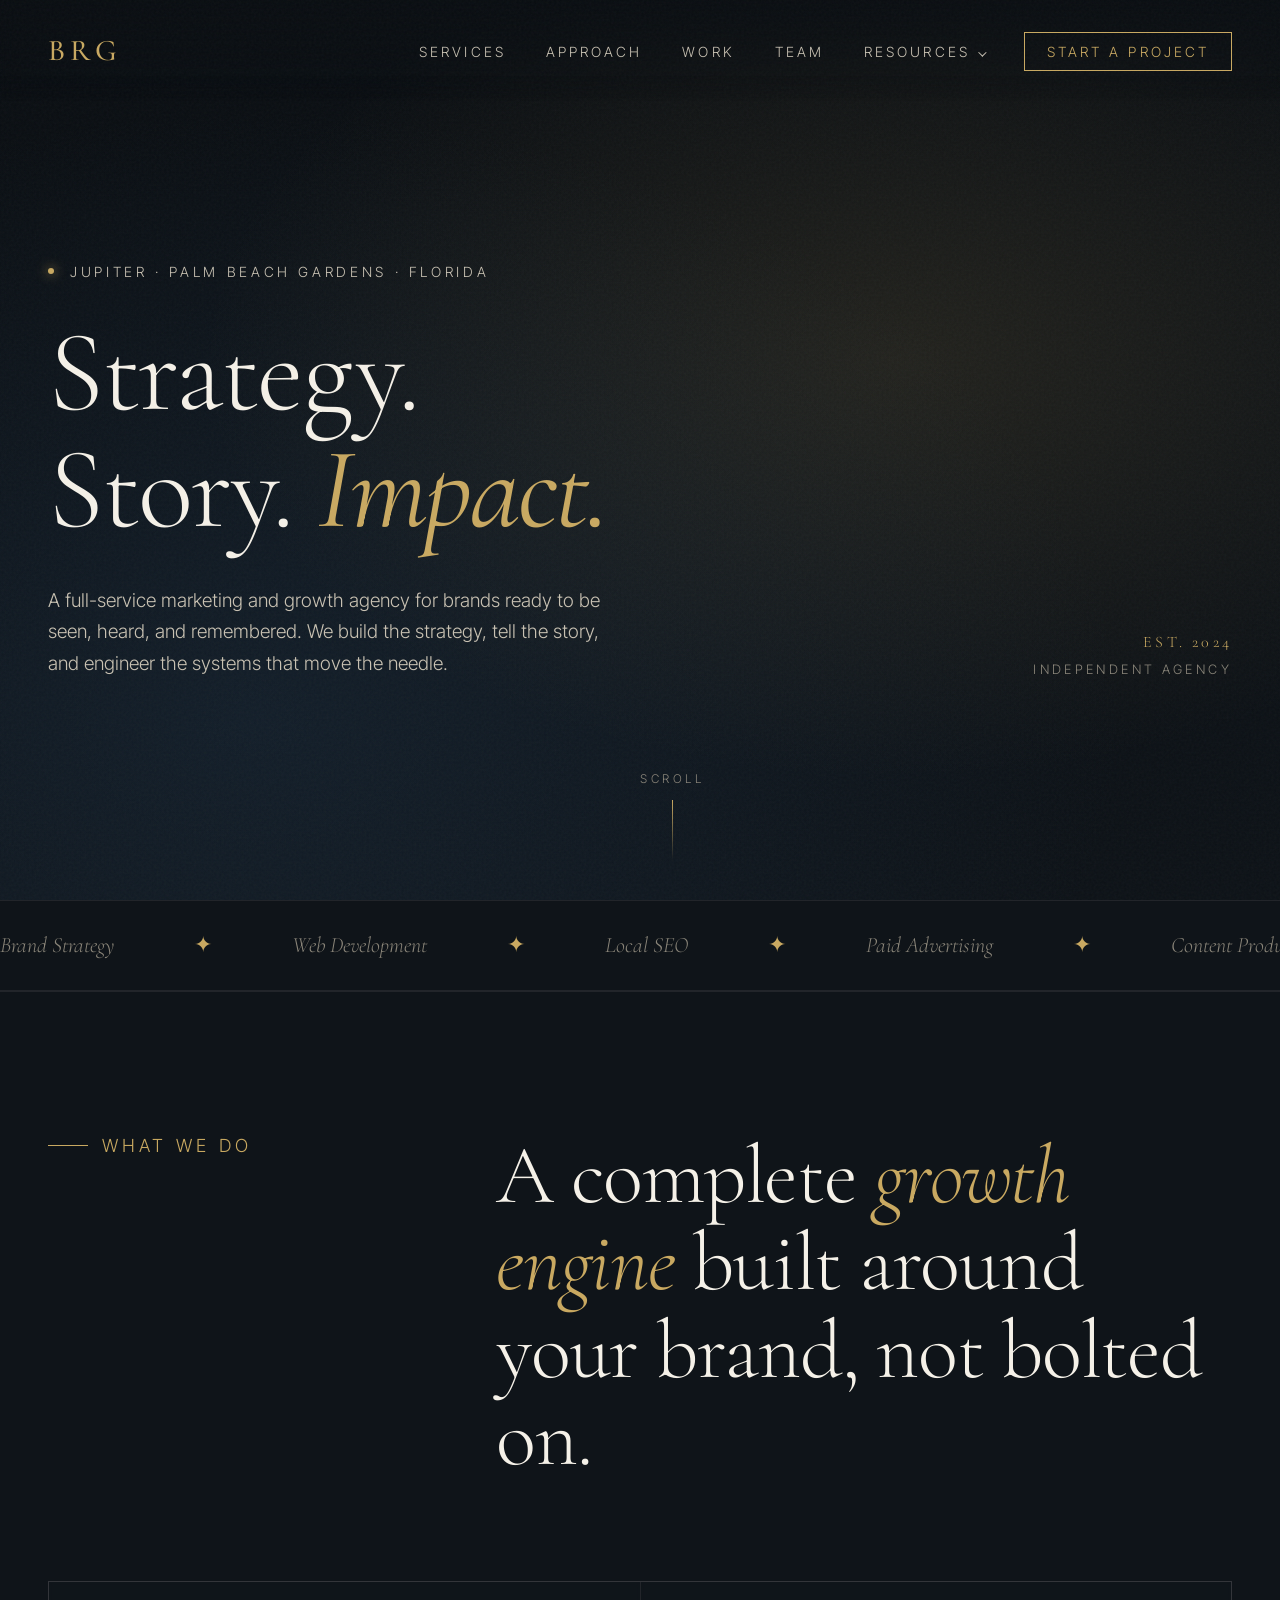
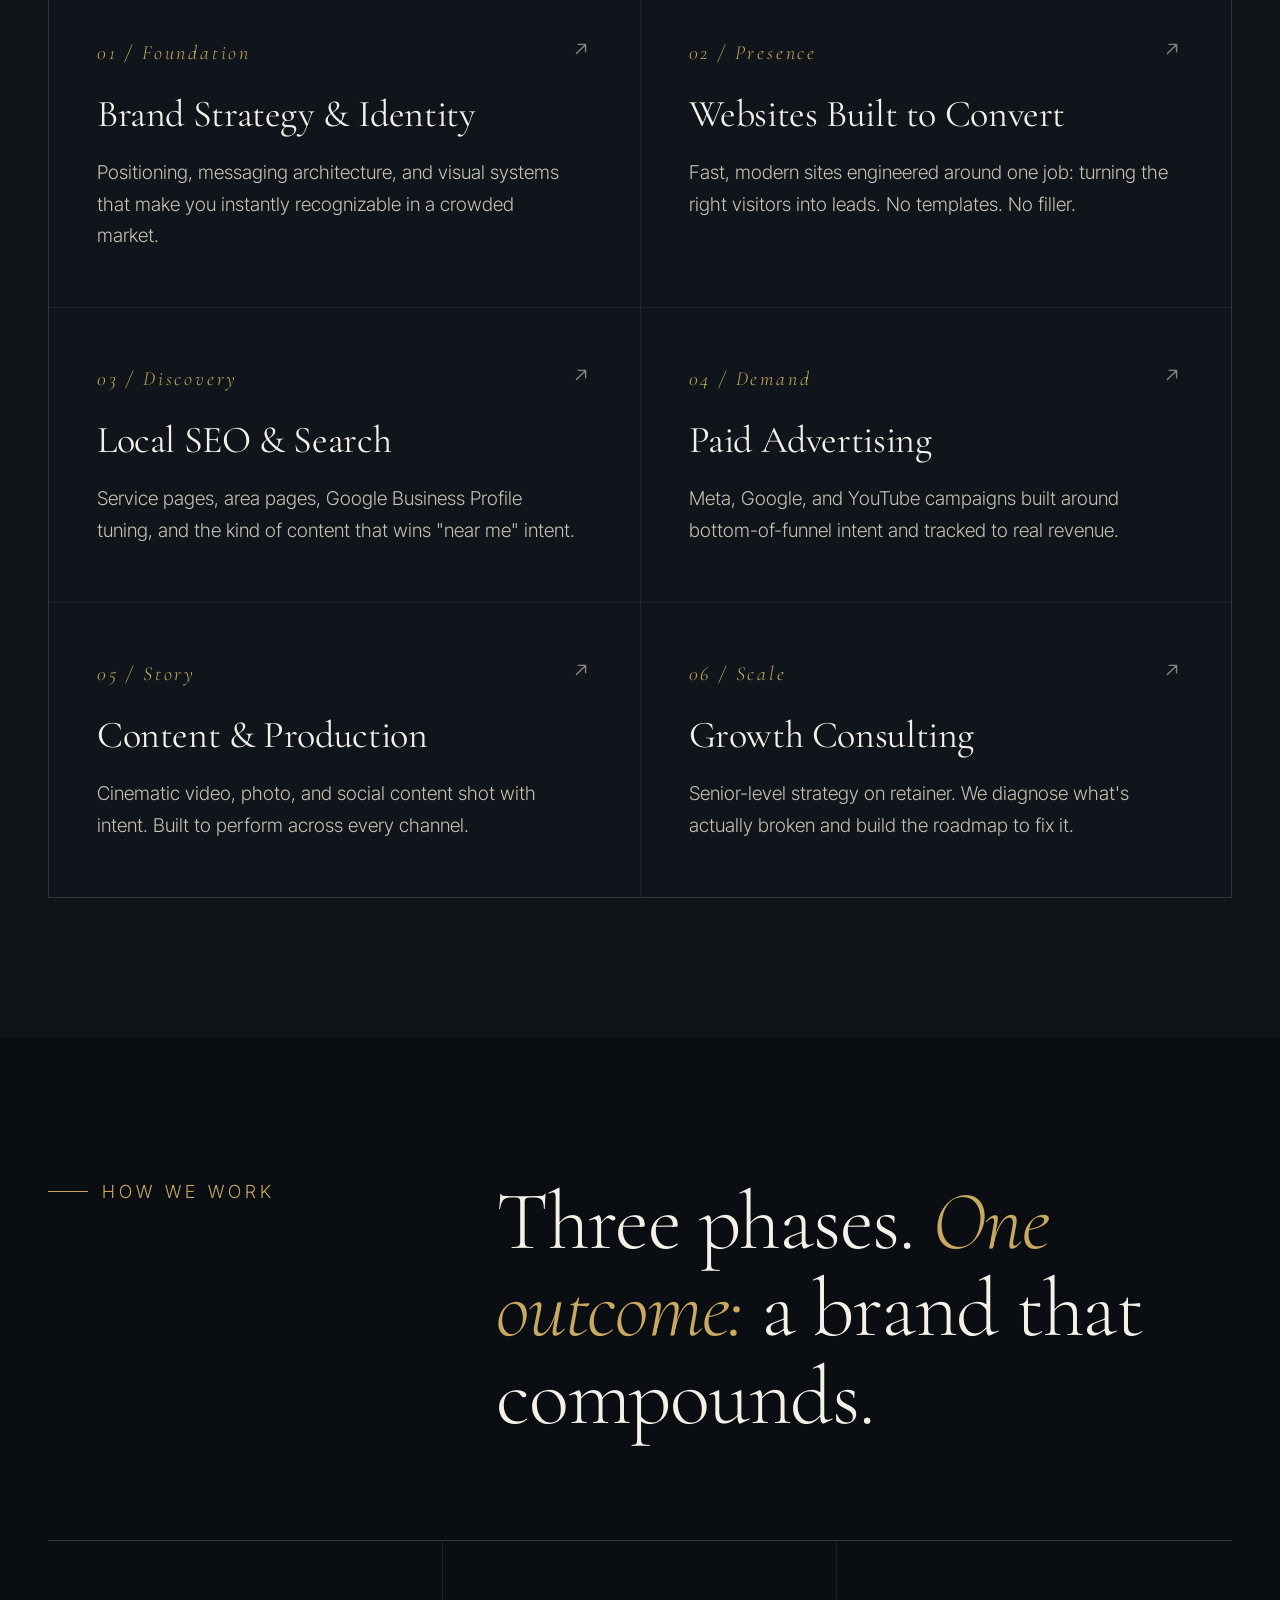
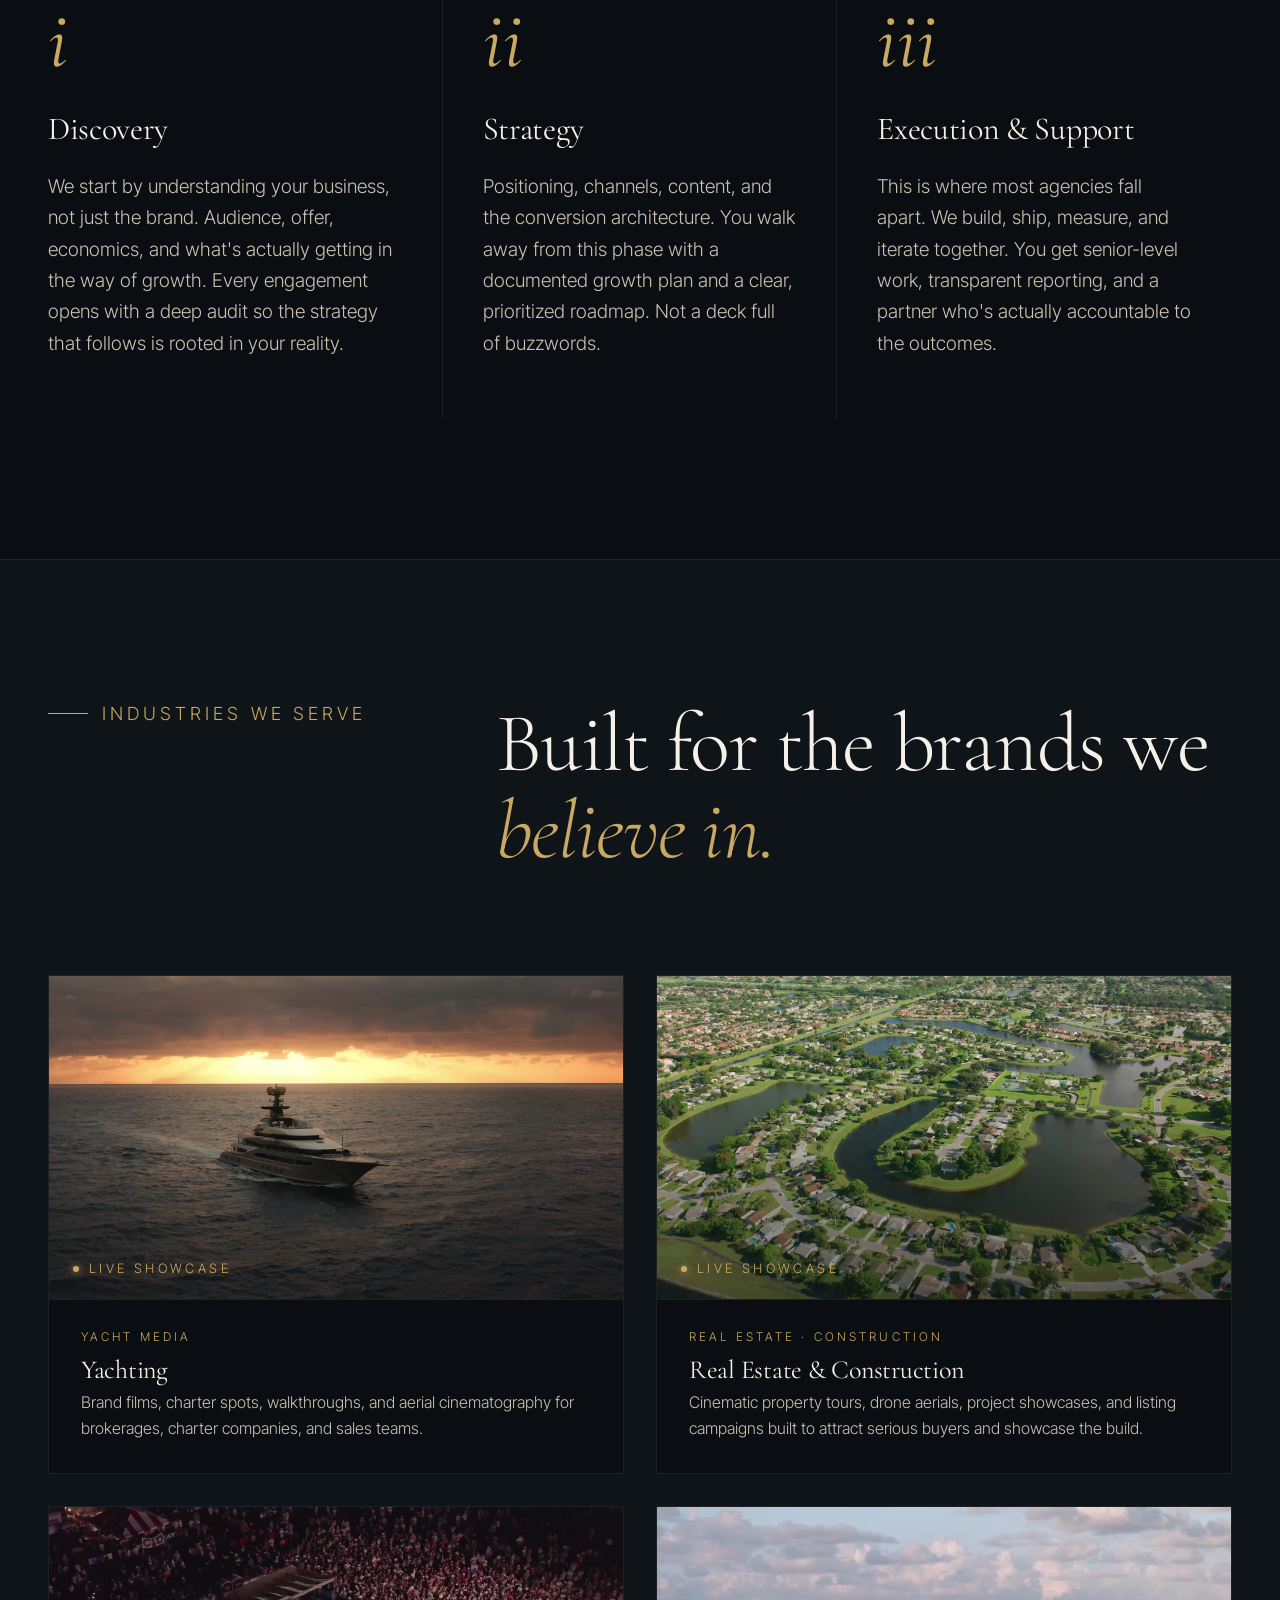
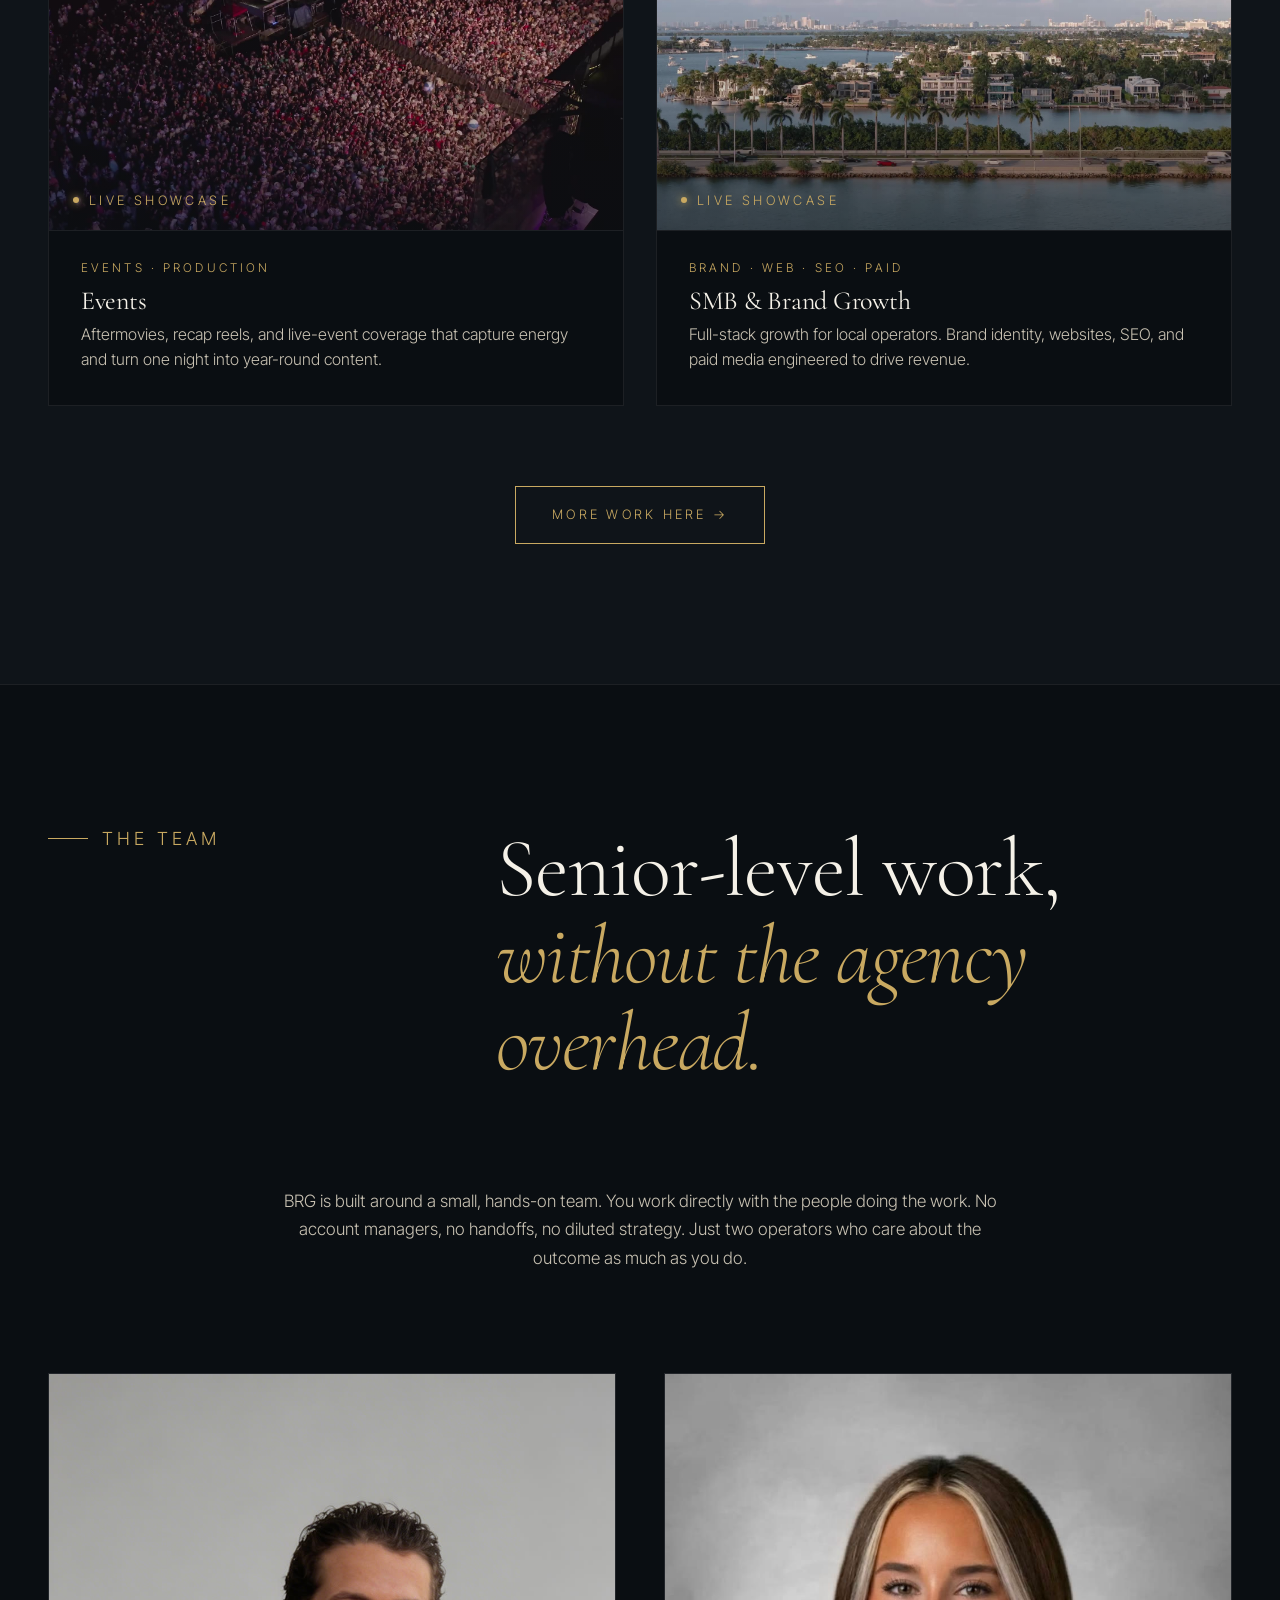
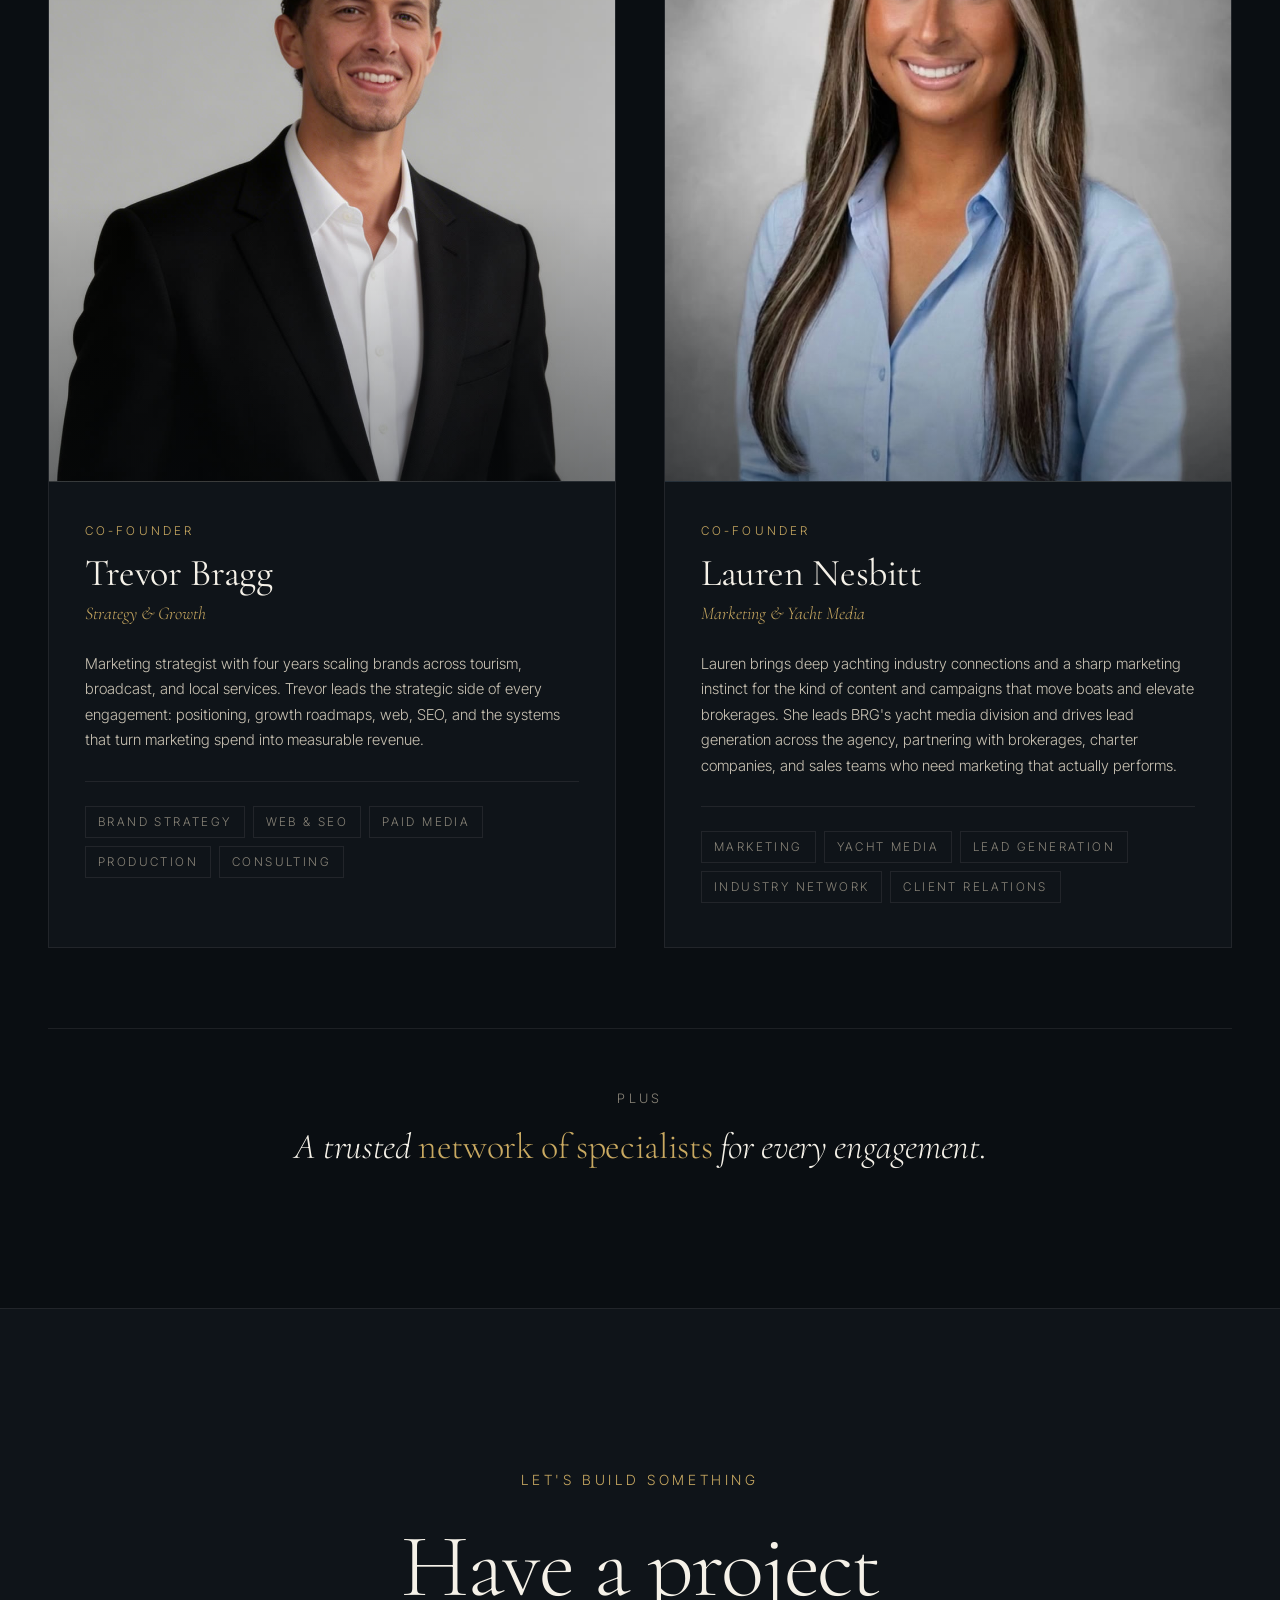
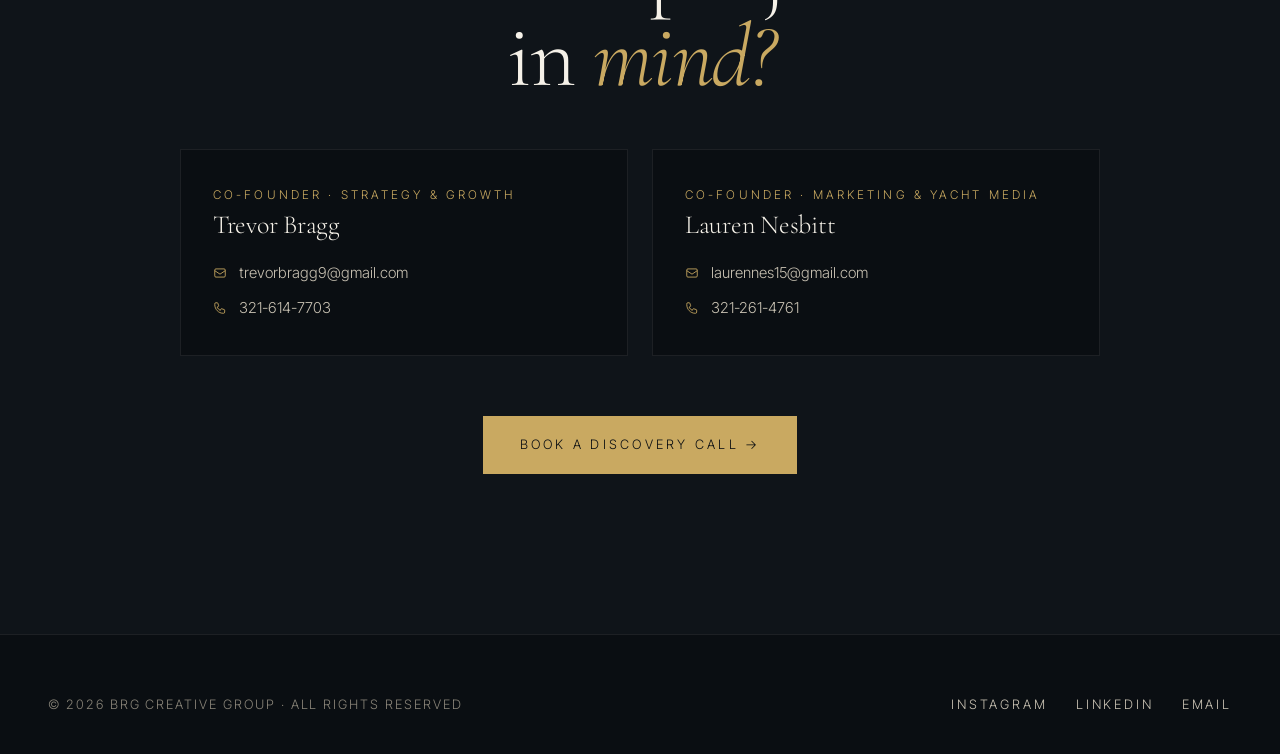
==== index.html @ f96179d1 "Add files via upload" ====
<!DOCTYPE html>
<html lang="en">
<head>
<meta charset="UTF-8">
<meta name="viewport" content="width=device-width, initial-scale=1.0">
<title>BRG Creative Group | Strategy. Story. Impact.</title>

<!-- Favicon -->
<link rel="icon" type="image/png" href="/assets/favicon.png">
<link rel="apple-touch-icon" href="/assets/apple-touch-icon.png">

<!-- Social / link preview -->
<meta name="description" content="BRG Creative Group — Strategy. Story. Impact. Brand films, growth marketing, and creative for ambitious brands.">
<meta property="og:type" content="website">
<meta property="og:url" content="https://www.brgcreativegroup.com/">
<link rel="canonical" href="https://www.brgcreativegroup.com/">
<meta property="og:title" content="BRG Creative Group">
<meta property="og:description" content="Strategy. Story. Impact.">
<meta property="og:image" content="https://brgcreativegroup.com/assets/brg-social-preview.png">
<meta property="og:image:width" content="1536">
<meta property="og:image:height" content="1024">
<meta name="twitter:card" content="summary_large_image">
<meta name="twitter:title" content="BRG Creative Group">
<meta name="twitter:description" content="Strategy. Story. Impact.">
<meta name="twitter:image" content="https://brgcreativegroup.com/assets/brg-social-preview.png">
<link rel="preconnect" href="https://fonts.googleapis.com">
<link rel="preconnect" href="https://fonts.gstatic.com" crossorigin>
<link href="https://fonts.googleapis.com/css2?family=Cormorant+Garamond:ital,wght@0,300;0,400;0,500;0,600;1,400&family=Inter+Tight:wght@300;400;500;600&display=swap" rel="stylesheet">
<style>
  :root {
    --bg: #0a0e12;
    --bg-2: #0f1419;
    --ink: #f5f1e8;
    --ink-soft: #c9c2b3;
    --ink-mute: #8a8579;
    --gold: #c9a961;
    --gold-soft: #d4b876;
    --line: rgba(245, 241, 232, 0.08);
    --line-strong: rgba(245, 241, 232, 0.18);
  }

  * { margin: 0; padding: 0; box-sizing: border-box; }

  html { scroll-behavior: smooth; }

  body {
    background: var(--bg);
    color: var(--ink);
    font-family: 'Inter Tight', sans-serif;
    font-weight: 300;
    line-height: 1.5;
    overflow-x: hidden;
    -webkit-font-smoothing: antialiased;
  }

  .serif { font-family: 'Cormorant Garamond', serif; }

  /* Grain overlay */
  body::before {
    content: '';
    position: fixed;
    inset: 0;
    pointer-events: none;
    opacity: 0.04;
    z-index: 100;
    background-image: url("data:image/svg+xml,%3Csvg viewBox='0 0 400 400' xmlns='http://www.w3.org/2000/svg'%3E%3Cfilter id='n'%3E%3CfeTurbulence type='fractalNoise' baseFrequency='0.9' numOctaves='3'/%3E%3C/filter%3E%3Crect width='100%25' height='100%25' filter='url(%23n)'/%3E%3C/svg%3E");
  }

  /* NAV */
  nav {
    position: fixed; top: 0; left: 0; right: 0;
    z-index: 50;
    padding: 28px 48px;
    display: flex; justify-content: space-between; align-items: center;
    background: linear-gradient(180deg, rgba(10,14,18,0.85) 0%, rgba(10,14,18,0) 100%);
    backdrop-filter: blur(8px);
    -webkit-backdrop-filter: blur(8px);
    mask-image: linear-gradient(180deg, #000 0%, #000 75%, rgba(0,0,0,0.7) 90%, transparent 100%);
    -webkit-mask-image: linear-gradient(180deg, #000 0%, #000 75%, rgba(0,0,0,0.7) 90%, transparent 100%);
  }

  .logo {
    font-family: 'Cormorant Garamond', serif;
    font-size: 30px;
    letter-spacing: 0.18em;
    color: var(--gold);
    font-weight: 500;
  }

  .nav-links { display: flex; gap: 40px; list-style: none; }
  .nav-links a {
    color: var(--ink-soft);
    text-decoration: none;
    font-size: 14px;
    letter-spacing: 0.22em;
    text-transform: uppercase;
    transition: color 0.3s;
    position: relative;
  }
  .nav-links a:hover { color: var(--gold); }
  .nav-links a::after {
    content: '';
    position: absolute;
    bottom: -6px; left: 0;
    width: 0; height: 1px;
    background: var(--gold);
    transition: width 0.3s ease;
  }
  .nav-links a:hover::after { width: 100%; }

  /* Resources dropdown */
  .dropdown { position: relative; }
  .dropdown .caret {
    display: inline-block;
    margin-left: 8px;
    width: 6px; height: 6px;
    border-right: 1px solid currentColor;
    border-bottom: 1px solid currentColor;
    transform: rotate(45deg) translateY(-2px);
    transition: transform 0.3s;
  }
  .dropdown:hover .caret { transform: rotate(225deg) translateY(-1px); }
  .dropdown-menu {
    position: absolute;
    top: calc(100% + 14px);
    left: -20px;
    min-width: 190px;
    list-style: none;
    background: var(--bg-2);
    border: 1px solid var(--line-strong);
    padding: 10px 0;
    opacity: 0;
    visibility: hidden;
    transform: translateY(8px);
    transition: opacity 0.25s, transform 0.25s, visibility 0.25s;
  }
  .dropdown-menu::before {
    content: '';
    position: absolute;
    top: -15px; left: 0; right: 0;
    height: 15px;
  }
  .dropdown:hover .dropdown-menu,
  .dropdown:focus-within .dropdown-menu {
    opacity: 1;
    visibility: visible;
    transform: translateY(0);
  }
  .dropdown-menu li a {
    display: block;
    padding: 10px 20px;
    font-size: 12px;
    letter-spacing: 0.2em;
  }
  .dropdown-menu li a::after { display: none; }
  nav:has(.dropdown:hover),
  nav:has(.dropdown:focus-within) {
    mask-image: none;
    -webkit-mask-image: none;
  }

  /* Mobile menu fix: the nav mask clips its fixed child panel, so lift it while open */
  nav.menu-open,
  nav:has(.nav-links.open) {
    mask-image: none;
    -webkit-mask-image: none;
  }

  .nav-cta {
    padding: 10px 22px;
    border: 1px solid var(--gold);
    color: var(--gold) !important;
    border-radius: 0;
    transition: all 0.3s;
  }
  .nav-cta:hover {
    background: var(--gold);
    color: var(--bg) !important;
  }
  .nav-cta::after { display: none; }

  /* HERO */
  .hero {
    min-height: 100vh;
    position: relative;
    display: flex;
    align-items: center;
    padding: 120px 48px 80px;
    overflow: hidden;
  }

  .hero-bg {
    position: absolute;
    inset: 0;
    background:
      radial-gradient(ellipse at 70% 40%, rgba(201, 169, 97, 0.12) 0%, transparent 55%),
      radial-gradient(ellipse at 20% 80%, rgba(50, 90, 130, 0.18) 0%, transparent 60%),
      linear-gradient(180deg, #0a0e12 0%, #0d1217 100%);
    z-index: 0;
  }

  .hero-content {
    position: relative;
    z-index: 2;
    max-width: 1400px;
    width: 100%;
    margin: 0 auto;
    display: grid;
    grid-template-columns: 1fr auto;
    align-items: end;
    gap: 60px;
  }

  .hero-meta {
    display: flex;
    align-items: center;
    gap: 16px;
    margin-bottom: 32px;
    opacity: 0;
    animation: fadeUp 0.9s ease forwards;
  }
  .hero-meta .dot {
    width: 6px; height: 6px;
    background: var(--gold);
    border-radius: 50%;
    box-shadow: 0 0 12px var(--gold);
  }
  .hero-meta span {
    font-size: 14px;
    letter-spacing: 0.26em;
    text-transform: uppercase;
    color: var(--ink-soft);
  }

  .hero h1 {
    font-family: 'Cormorant Garamond', serif;
    font-weight: 300;
    font-size: clamp(56px, 9vw, 144px);
    line-height: 1.02;
    letter-spacing: -0.02em;
    color: var(--ink);
    opacity: 0;
    animation: fadeUp 1s ease 0.15s forwards;
  }
  .hero h1 em {
    font-style: italic;
    color: var(--gold);
    font-weight: 400;
  }

  .hero-tag {
    margin-top: 36px;
    max-width: 580px;
    font-size: 19px;
    line-height: 1.65;
    color: var(--ink-soft);
    opacity: 0;
    animation: fadeUp 1s ease 0.4s forwards;
  }

  .hero-side {
    text-align: right;
    opacity: 0;
    animation: fadeUp 1s ease 0.6s forwards;
  }
  .hero-side .num {
    font-family: 'Cormorant Garamond', serif;
    font-size: 16px;
    color: var(--gold);
    letter-spacing: 0.2em;
  }
  .hero-side .label {
    font-size: 13px;
    letter-spacing: 0.26em;
    text-transform: uppercase;
    color: var(--ink-mute);
    margin-top: 6px;
  }

  .scroll-indicator {
    position: absolute;
    bottom: 40px; left: 50%;
    transform: translateX(-50%);
    display: flex;
    flex-direction: column;
    align-items: center;
    gap: 12px;
    color: var(--ink-mute);
    font-size: 12px;
    letter-spacing: 0.3em;
    text-transform: uppercase;
    opacity: 0;
    animation: fadeUp 1s ease 0.9s forwards;
    z-index: 2;
  }
  .scroll-indicator .line {
    width: 1px; height: 60px;
    background: linear-gradient(180deg, var(--gold) 0%, transparent 100%);
    animation: scrollLine 2s ease-in-out infinite;
  }

  @keyframes scrollLine {
    0%, 100% { transform: scaleY(1); transform-origin: top; }
    50% { transform: scaleY(0.4); transform-origin: top; }
  }

  @keyframes fadeUp {
    from { opacity: 0; transform: translateY(30px); }
    to { opacity: 1; transform: translateY(0); }
  }

  /* MARQUEE */
  .marquee {
    border-top: 1px solid var(--line);
    border-bottom: 1px solid var(--line);
    padding: 28px 0;
    overflow: hidden;
    background: var(--bg-2);
  }
  .marquee-track {
    display: flex;
    gap: 80px;
    animation: scroll 35s linear infinite;
    white-space: nowrap;
  }
  .marquee-item {
    font-family: 'Cormorant Garamond', serif;
    font-style: italic;
    font-size: 22px;
    color: var(--ink-mute);
    display: flex;
    align-items: center;
    gap: 80px;
  }
  .marquee-item::after {
    content: '✦';
    color: var(--gold);
    font-style: normal;
  }
  @keyframes scroll {
    from { transform: translateX(0); }
    to { transform: translateX(-50%); }
  }

  /* SECTIONS */
  section { padding: 140px 48px; position: relative; }

  .section-header {
    display: grid;
    grid-template-columns: 1fr 2fr;
    gap: 80px;
    margin-bottom: 100px;
    max-width: 1400px;
    margin-left: auto;
    margin-right: auto;
  }

  .section-label {
    font-size: 18px;
    letter-spacing: 0.22em;
    text-transform: uppercase;
    color: var(--gold);
    display: flex;
    align-items: flex-start;
    gap: 14px;
  }
  .section-label::before {
    content: '';
    width: 40px; height: 1px;
    background: var(--gold);
    margin-top: 13px;
  }

  .section-title {
    font-family: 'Cormorant Garamond', serif;
    font-weight: 300;
    font-size: clamp(48px, 6.5vw, 84px);
    line-height: 1.05;
    letter-spacing: -0.015em;
    color: var(--ink);
  }
  .section-title em { font-style: italic; color: var(--gold); }

  /* SERVICES */
  .services {
    background: var(--bg-2);
    border-top: 1px solid var(--line);
    position: relative;
    overflow: hidden;
  }
  .services-bg-video {
    position: absolute;
    inset: 0;
    width: 100%;
    height: 100%;
    object-fit: cover;
    z-index: 0;
    opacity: 0.18;
    pointer-events: none;
  }
  .services-bg-overlay {
    position: absolute;
    inset: 0;
    z-index: 1;
    background:
      radial-gradient(ellipse at 50% 30%, rgba(15,20,25,0.65) 0%, rgba(15,20,25,0.95) 80%),
      linear-gradient(180deg, rgba(15,20,25,0.85) 0%, rgba(15,20,25,0.92) 100%);
    pointer-events: none;
  }
  .services > .section-header,
  .services > .services-grid {
    position: relative;
    z-index: 2;
  }
  .services-grid {
    max-width: 1400px;
    margin: 0 auto;
    display: grid;
    grid-template-columns: repeat(2, 1fr);
    gap: 1px;
    background: var(--line);
    border: 1px solid var(--line);
  }
  .service {
    background: rgba(15, 20, 25, 0.92);
    backdrop-filter: blur(2px);
    -webkit-backdrop-filter: blur(2px);
    padding: 56px 48px;
    transition: background 0.4s;
    cursor: pointer;
    position: relative;
    min-height: 280px;
    display: flex;
    flex-direction: column;
    justify-content: space-between;
  }
  .service:hover {
    background: rgba(10, 14, 18, 0.96);
  }
  .service:hover .service-arrow {
    transform: translate(6px, -6px);
    color: var(--gold);
  }
  .service-num {
    font-family: 'Cormorant Garamond', serif;
    font-style: italic;
    font-size: 20px;
    color: var(--gold);
    letter-spacing: 0.14em;
  }
  .service-title {
    font-family: 'Cormorant Garamond', serif;
    font-size: 38px;
    font-weight: 400;
    margin: 18px 0 14px;
    color: var(--ink);
    letter-spacing: -0.01em;
  }
  .service-desc {
    color: var(--ink-soft);
    font-size: 19px;
    line-height: 1.65;
    max-width: 480px;
  }
  .service-arrow {
    position: absolute;
    top: 56px; right: 48px;
    width: 22px;
    height: 22px;
    color: var(--ink-mute);
    transition: all 0.3s;
    display: block;
  }
  .service-arrow svg {
    width: 100%;
    height: 100%;
    display: block;
  }

  /* APPROACH */
  .approach-content {
    max-width: 1400px;
    margin: 0 auto;
  }
  .approach-grid {
    display: grid;
    grid-template-columns: repeat(3, 1fr);
    gap: 0;
    border-top: 1px solid var(--line-strong);
  }
  .approach-step {
    padding: 60px 40px 60px 0;
    border-right: 1px solid var(--line);
    position: relative;
  }
  .approach-step:last-child { border-right: none; }
  .approach-step:not(:first-child) { padding-left: 40px; }

  .approach-num {
    font-family: 'Cormorant Garamond', serif;
    font-style: italic;
    font-size: 80px;
    color: var(--gold);
    line-height: 1;
    margin-bottom: 24px;
    font-weight: 400;
  }
  .approach-step h3 {
    font-family: 'Cormorant Garamond', serif;
    font-size: 32px;
    font-weight: 400;
    color: var(--ink);
    margin-bottom: 18px;
    letter-spacing: -0.01em;
  }
  .approach-step p {
    color: var(--ink-soft);
    font-size: 19px;
    line-height: 1.65;
  }

  /* WORK / PORTFOLIO */
  .work {
    background: var(--bg-2);
    border-top: 1px solid var(--line);
  }
  .work-grid {
    max-width: 1400px;
    margin: 0 auto;
    display: grid;
    grid-template-columns: 1fr 1fr;
    gap: 32px;
  }
  .work-item {
    background: var(--bg);
    border: 1px solid var(--line);
    overflow: hidden;
    transition: border-color 0.4s;
    display: flex;
    flex-direction: column;
  }
  .work-item:hover { border-color: var(--gold); }

  .work-video {
    aspect-ratio: 16/9;
    background: linear-gradient(135deg, #1a2128 0%, #0d1217 100%);
    position: relative;
    overflow: hidden;
  }
  .work-video iframe {
    position: absolute;
    inset: 0;
    width: 100%;
    height: 100%;
    border: none;
  }
  /* Vertical (9:16) wrapper for short-form Vimeo embeds */
  .work-video-vertical-wrap {
    background: linear-gradient(135deg, #1a2128 0%, #0d1217 100%);
    padding: 32px;
    display: flex;
    justify-content: center;
  }
  .work-video.vertical {
    aspect-ratio: 9/16;
    width: 100%;
    max-width: 360px;
    background: #000;
  }

  /* Ambient looping video tiles (industry showcases, not playable) */
  .work-loop {
    aspect-ratio: 16/9;
    position: relative;
    overflow: hidden;
    background-color: #000;
    background-size: cover;
    background-position: center;
  }
  .work-loop video {
    position: absolute;
    inset: 0;
    width: 100%;
    height: 100%;
    object-fit: cover;
    display: block;
  }
  .work-loop::after {
    content: '';
    position: absolute;
    inset: 0;
    background: linear-gradient(180deg, rgba(10,14,18,0) 30%, rgba(10,14,18,0.55) 100%);
    pointer-events: none;
  }
  .work-loop-label {
    position: absolute;
    bottom: 20px;
    left: 24px;
    z-index: 2;
    font-size: 13px;
    letter-spacing: 0.26em;
    text-transform: uppercase;
    color: var(--gold);
    display: flex;
    align-items: center;
    gap: 10px;
  }
  .work-loop-label::before {
    content: '';
    width: 6px;
    height: 6px;
    background: var(--gold);
    border-radius: 50%;
    box-shadow: 0 0 8px var(--gold);
    animation: pulse 2s ease-in-out infinite;
  }
  @keyframes pulse {
    0%, 100% { opacity: 0.6; }
    50% { opacity: 1; }
  }

  /* Vimeo placeholder styling */
  .video-placeholder {
    position: absolute;
    inset: 0;
    display: flex;
    flex-direction: column;
    align-items: center;
    justify-content: center;
    text-align: center;
    padding: 24px;
    background:
      radial-gradient(ellipse at 30% 40%, rgba(201, 169, 97, 0.12) 0%, transparent 60%),
      linear-gradient(180deg, #0d1a26 0%, #050a10 100%);
  }
  .video-placeholder.realestate {
    background:
      radial-gradient(ellipse at 50% 30%, rgba(201, 169, 97, 0.14) 0%, transparent 60%),
      linear-gradient(160deg, #1a1410 0%, #0d0a08 100%);
  }
  .video-placeholder.events {
    background:
      radial-gradient(ellipse at 50% 70%, rgba(201, 169, 97, 0.16) 0%, transparent 55%),
      radial-gradient(ellipse at 30% 30%, rgba(120, 70, 180, 0.12) 0%, transparent 55%),
      linear-gradient(180deg, #14101a 0%, #0a0810 100%);
  }
  .video-placeholder.smb {
    background:
      radial-gradient(ellipse at 70% 50%, rgba(201, 169, 97, 0.1) 0%, transparent 60%),
      radial-gradient(ellipse at 30% 80%, rgba(50, 90, 130, 0.16) 0%, transparent 60%),
      linear-gradient(135deg, #1a2128 0%, #0d1217 100%);
  }
  .play-icon {
    width: 64px;
    height: 64px;
    border: 1.5px solid var(--gold);
    border-radius: 50%;
    display: flex;
    align-items: center;
    justify-content: center;
    margin-bottom: 20px;
    transition: all 0.3s;
  }
  .play-icon::before {
    content: '';
    width: 0;
    height: 0;
    border-left: 14px solid var(--gold);
    border-top: 9px solid transparent;
    border-bottom: 9px solid transparent;
    margin-left: 4px;
  }
  .work-item:hover .play-icon {
    background: var(--gold);
  }
  .work-item:hover .play-icon::before {
    border-left-color: var(--bg);
  }
  .placeholder-label {
    font-size: 12px;
    letter-spacing: 0.26em;
    text-transform: uppercase;
    color: var(--ink-mute);
    margin-top: 8px;
  }
  .placeholder-name {
    font-family: 'Cormorant Garamond', serif;
    font-style: italic;
    font-size: 16px;
    color: var(--ink-soft);
    margin-top: 6px;
  }

  .work-meta {
    padding: 28px 32px 32px;
    border-top: 1px solid var(--line);
  }
  .work-cat {
    font-size: 12px;
    letter-spacing: 0.26em;
    text-transform: uppercase;
    color: var(--gold);
    margin-bottom: 10px;
  }
  .work-meta h4 {
    font-family: 'Cormorant Garamond', serif;
    font-size: 26px;
    font-weight: 400;
    color: var(--ink);
    margin-bottom: 6px;
    letter-spacing: -0.01em;
    line-height: 1.1;
  }
  .work-meta p {
    color: var(--ink-soft);
    font-size: 16px;
    line-height: 1.6;
  }

  .work-cta {
    text-align: center;
    margin-top: 80px;
  }

  /* CTA BUTTON */
  .btn {
    display: inline-flex;
    align-items: center;
    gap: 14px;
    padding: 18px 36px;
    background: transparent;
    border: 1px solid var(--gold);
    color: var(--gold);
    font-size: 13px;
    letter-spacing: 0.25em;
    text-transform: uppercase;
    text-decoration: none;
    cursor: pointer;
    transition: all 0.3s;
    font-family: 'Inter Tight', sans-serif;
  }
  .btn:hover {
    background: var(--gold);
    color: var(--bg);
  }
  .btn-primary {
    background: var(--gold);
    color: var(--bg);
  }
  .btn-primary:hover {
    background: var(--gold-soft);
  }

  /* TEAM */
  .team {
    border-top: 1px solid var(--line);
  }
  .team-content {
    max-width: 1400px;
    margin: 0 auto;
  }
  .team-intro {
    max-width: 720px;
    margin: 0 auto 100px;
    text-align: center;
  }
  .team-intro h2 {
    font-family: 'Cormorant Garamond', serif;
    font-weight: 300;
    font-size: clamp(36px, 5vw, 64px);
    line-height: 1.05;
    margin-bottom: 32px;
    letter-spacing: -0.015em;
  }
  .team-intro h2 em { font-style: italic; color: var(--gold); }
  .team-intro p {
    color: var(--ink-soft);
    font-size: 17px;
    line-height: 1.7;
  }

  .team-grid {
    display: grid;
    grid-template-columns: repeat(2, 1fr);
    gap: 48px;
    margin-bottom: 80px;
  }

  .member {
    border: 1px solid var(--line);
    background: var(--bg-2);
    transition: border-color 0.4s;
  }
  .member:hover { border-color: var(--line-strong); }

  .member-image {
    aspect-ratio: 4/5;
    position: relative;
    overflow: hidden;
    border-bottom: 1px solid var(--line);
  }
  .member-image.trev {
    background:
      radial-gradient(ellipse at 30% 30%, rgba(201, 169, 97, 0.18) 0%, transparent 65%),
      linear-gradient(135deg, #1a2128 0%, #0d1217 100%);
  }
  .member-image.lauren {
    background:
      radial-gradient(ellipse at 70% 30%, rgba(201, 169, 97, 0.15) 0%, transparent 65%),
      radial-gradient(ellipse at 30% 80%, rgba(50, 90, 130, 0.18) 0%, transparent 60%),
      linear-gradient(135deg, #15202a 0%, #0a1015 100%);
  }
  .member-monogram {
    position: absolute;
    inset: 0;
    display: flex;
    align-items: center;
    justify-content: center;
    font-family: 'Cormorant Garamond', serif;
    font-size: 140px;
    font-style: italic;
    color: var(--gold);
    opacity: 0.28;
    letter-spacing: -0.04em;
  }
  .member-image::after {
    content: '';
    position: absolute;
    bottom: 0; left: 0; right: 0;
    height: 40%;
    background: linear-gradient(180deg, transparent, rgba(10,14,18,0.4));
    z-index: 2;
    pointer-events: none;
  }
  .member-photo {
    position: absolute;
    inset: 0;
    width: 100%;
    height: 100%;
    object-fit: cover;
    object-position: center 20%;
    z-index: 1;
  }

  .member-body {
    padding: 40px 36px 44px;
  }
  .member-role {
    font-size: 12px;
    letter-spacing: 0.26em;
    text-transform: uppercase;
    color: var(--gold);
    margin-bottom: 14px;
  }
  .member h3 {
    font-family: 'Cormorant Garamond', serif;
    font-weight: 400;
    font-size: 38px;
    line-height: 1;
    margin-bottom: 8px;
    letter-spacing: -0.01em;
    color: var(--ink);
  }
  .member-title {
    font-family: 'Cormorant Garamond', serif;
    font-style: italic;
    font-size: 18px;
    color: var(--gold);
    margin-bottom: 24px;
  }
  .member-bio {
    color: var(--ink-soft);
    font-size: 15px;
    line-height: 1.7;
    margin-bottom: 28px;
  }
  .member-focus {
    display: flex;
    flex-wrap: wrap;
    gap: 8px;
    padding-top: 24px;
    border-top: 1px solid var(--line);
  }
  .member-focus span {
    font-size: 12px;
    letter-spacing: 0.2em;
    text-transform: uppercase;
    color: var(--ink-mute);
    padding: 6px 12px;
    border: 1px solid var(--line);
  }

  .team-network {
    text-align: center;
    padding-top: 60px;
    border-top: 1px solid var(--line);
  }
  .team-network .label {
    font-size: 13px;
    letter-spacing: 0.26em;
    text-transform: uppercase;
    color: var(--ink-mute);
    margin-bottom: 16px;
  }
  .team-network h4 {
    font-family: 'Cormorant Garamond', serif;
    font-weight: 300;
    font-style: italic;
    font-size: clamp(24px, 3vw, 36px);
    color: var(--ink);
    letter-spacing: -0.01em;
    line-height: 1.2;
  }
  .team-network h4 em {
    font-style: normal;
    color: var(--gold);
  }

  /* CONTACT */
  .contact {
    background: var(--bg-2);
    border-top: 1px solid var(--line);
    text-align: center;
    padding: 160px 48px;
  }
  .contact-label {
    font-size: 14px;
    letter-spacing: 0.26em;
    text-transform: uppercase;
    color: var(--gold);
    margin-bottom: 32px;
  }
  .contact h2 {
    font-family: 'Cormorant Garamond', serif;
    font-weight: 300;
    font-size: clamp(48px, 7vw, 96px);
    line-height: 1;
    margin-bottom: 48px;
    letter-spacing: -0.02em;
  }
  .contact h2 em { font-style: italic; color: var(--gold); }
  .contact-email {
    font-family: 'Cormorant Garamond', serif;
    font-style: italic;
    font-size: 24px;
    color: var(--ink);
    text-decoration: none;
    border-bottom: 1px solid var(--gold);
    padding-bottom: 6px;
    transition: color 0.3s;
    display: inline-block;
    margin-bottom: 60px;
  }
  .contact-email:hover { color: var(--gold); }

  .contact-cards {
    max-width: 920px;
    margin: 0 auto 60px;
    display: grid;
    grid-template-columns: 1fr 1fr;
    gap: 24px;
  }
  .contact-card {
    border: 1px solid var(--line);
    background: var(--bg);
    padding: 36px 32px;
    text-align: left;
    transition: border-color 0.3s, transform 0.3s;
  }
  .contact-card:hover {
    border-color: var(--gold);
    transform: translateY(-2px);
  }
  .contact-card .role {
    font-size: 12px;
    letter-spacing: 0.26em;
    text-transform: uppercase;
    color: var(--gold);
    margin-bottom: 8px;
  }
  .contact-card .name {
    font-family: 'Cormorant Garamond', serif;
    font-size: 26px;
    color: var(--ink);
    margin-bottom: 24px;
    letter-spacing: -0.01em;
    line-height: 1;
  }
  .contact-card .line-item {
    display: flex;
    align-items: center;
    gap: 12px;
    margin-bottom: 12px;
  }
  .contact-card .line-item:last-child { margin-bottom: 0; }
  .contact-card .icon {
    width: 14px;
    height: 14px;
    color: var(--gold);
    flex-shrink: 0;
  }
  .contact-card a {
    color: var(--ink-soft);
    text-decoration: none;
    font-size: 15px;
    transition: color 0.3s;
    word-break: break-word;
  }
  .contact-card a:hover { color: var(--gold); }

  .contact-cta-row {
    display: flex;
    justify-content: center;
    gap: 16px;
    flex-wrap: wrap;
  }

  /* FOOTER */
  footer {
    padding: 60px 48px 40px;
    border-top: 1px solid var(--line);
    display: flex;
    justify-content: space-between;
    align-items: center;
    flex-wrap: wrap;
    gap: 24px;
  }
  footer .copyright {
    font-size: 13px;
    color: var(--ink-mute);
    letter-spacing: 0.15em;
  }
  footer .socials {
    display: flex;
    gap: 28px;
  }
  footer .socials a {
    color: var(--ink-soft);
    text-decoration: none;
    font-size: 13px;
    letter-spacing: 0.22em;
    text-transform: uppercase;
    transition: color 0.3s;
  }
  footer .socials a:hover { color: var(--gold); }

  /* MOBILE NAV */
  .nav-toggle {
    display: none;
    background: none;
    border: none;
    width: 40px;
    height: 40px;
    cursor: pointer;
    position: relative;
    z-index: 51;
    padding: 0;
  }
  .nav-toggle span {
    display: block;
    position: absolute;
    left: 8px;
    right: 8px;
    height: 1px;
    background: var(--gold);
    transition: transform 0.3s, opacity 0.3s, top 0.3s;
  }
  .nav-toggle span:nth-child(1) { top: 14px; }
  .nav-toggle span:nth-child(2) { top: 20px; }
  .nav-toggle span:nth-child(3) { top: 26px; }
  .nav-toggle.open span:nth-child(1) { top: 20px; transform: rotate(45deg); }
  .nav-toggle.open span:nth-child(2) { opacity: 0; }
  .nav-toggle.open span:nth-child(3) { top: 20px; transform: rotate(-45deg); }

  /* RESPONSIVE — TABLET */
  @media (max-width: 900px) {
    nav { padding: 18px 24px; }
    .nav-toggle { display: block; }

    .nav-links {
      position: fixed;
      top: 0; right: 0;
      height: 100vh;
      width: 100%;
      max-width: 360px;
      background: var(--bg);
      border-left: 1px solid var(--line);
      flex-direction: column;
      justify-content: center;
      align-items: flex-start;
      padding: 80px 40px;
      gap: 28px;
      transform: translateX(100%);
      transition: transform 0.4s ease;
      z-index: 50;
    }
    .nav-links.open { transform: translateX(0); }
    .nav-links li { width: 100%; }
    .nav-links a {
      font-size: 14px;
      letter-spacing: 0.2em;
      display: block;
      padding: 8px 0;
    }
    .nav-cta {
      margin-top: 16px;
      text-align: center;
    }
    .dropdown-menu {
      position: static;
      opacity: 1;
      visibility: visible;
      transform: none;
      background: none;
      border: none;
      padding: 0 0 0 18px;
      min-width: 0;
    }
    .dropdown-menu li a { font-size: 13px; color: var(--ink-mute); }
    .dropdown .caret { display: none; }

    section { padding: 80px 24px; }

    .hero { padding: 100px 24px 80px; min-height: auto; }
    .hero-content { grid-template-columns: 1fr; gap: 40px; }
    .hero h1 { font-size: clamp(44px, 11vw, 72px); }
    .hero-tag { font-size: 17px; max-width: 100%; margin-top: 28px; }
    .hero-side { text-align: left; }
    .scroll-indicator { display: none; }

    .marquee { padding: 20px 0; }
    .marquee-item { font-size: 18px; gap: 50px; }
    .marquee-track { gap: 50px; animation-duration: 50s; }

    .section-header { grid-template-columns: 1fr; gap: 20px; margin-bottom: 50px; }
    .section-title { font-size: clamp(40px, 7.5vw, 56px); }

    /* Services */
    .services-grid { grid-template-columns: 1fr; }
    .service { padding: 36px 24px; min-height: auto; }
    .service-title { font-size: 30px; }
    .service-desc { font-size: 17px; line-height: 1.65; }
    .service-num { font-size: 18px; }
    .service-arrow { top: 36px; right: 24px; width: 20px; height: 20px; }

    /* Approach */
    .approach-grid { grid-template-columns: 1fr; }
    .approach-step { border-right: none; border-bottom: 1px solid var(--line); padding: 36px 0 !important; }
    .approach-step:last-child { border-bottom: none; }
    .approach-num { font-size: 64px; margin-bottom: 18px; }
    .approach-step h3 { font-size: 26px; }
    .approach-step p { font-size: 17px; }

    /* Work */
    .work-grid { grid-template-columns: 1fr; gap: 24px; }
    .work-video-vertical-wrap { padding: 16px; }
    .work-video.vertical { max-width: 280px; }
    .work-meta { padding: 22px 24px 26px; }
    .work-meta h4 { font-size: 22px; }
    .work-loop-label { bottom: 16px; left: 18px; font-size: 12px; }
    .work-meta p { font-size: 15px; }
    .work-cta { margin-top: 50px; }

    /* Team */
    .team-grid { grid-template-columns: 1fr; gap: 24px; }
    .team-intro { margin-bottom: 50px; }
    .team-intro p { font-size: 15px; }
    .member-body { padding: 28px 24px 32px; }
    .member h3 { font-size: 32px; }
    .member-title { font-size: 16px; }
    .member-bio { font-size: 15px; }
    .member-monogram { font-size: 100px; }

    /* Contact */
    .contact { padding: 90px 24px; }
    .contact-cards { grid-template-columns: 1fr; gap: 14px; max-width: 100%; }
    .contact-card { padding: 26px 22px; }
    .contact-card .name { font-size: 22px; margin-bottom: 18px; }
    .contact-card a { font-size: 15px; }

    /* Buttons — bigger touch targets */
    .btn { padding: 16px 28px; font-size: 12px; }

    footer { padding: 36px 24px 28px; flex-direction: column; text-align: center; gap: 18px; }
    footer .socials { gap: 22px; flex-wrap: wrap; justify-content: center; }
  }

  /* RESPONSIVE — SMALL PHONES */
  @media (max-width: 480px) {
    nav { padding: 14px 18px; }
    .logo { font-size: 24px; }

    section { padding: 64px 18px; }

    .hero { padding: 90px 18px 60px; }
    .hero h1 { font-size: clamp(40px, 12vw, 60px); }
    .hero-meta span { font-size: 13px; letter-spacing: 0.22em; }
    .hero-tag { font-size: 16px; line-height: 1.6; }

    .marquee-item { font-size: 16px; gap: 40px; }
    .marquee-track { gap: 40px; }

    .section-title { font-size: clamp(34px, 8.5vw, 46px); }
    .section-label { font-size: 15px; }

    .service { padding: 32px 20px; }
    .service-num { font-size: 17px; }
    .service-title { font-size: 26px; }
    .service-desc { font-size: 16px; line-height: 1.65; }
    .service-arrow { top: 32px; right: 20px; width: 18px; height: 18px; }

    .approach-num { font-size: 52px; }
    .approach-step h3 { font-size: 23px; }
    .approach-step p { font-size: 16px; }

    .work-video-vertical-wrap { padding: 12px; }
    .work-video.vertical { max-width: 100%; }
    .work-meta { padding: 18px 20px 22px; }
    .work-meta h4 { font-size: 20px; }

    .team-intro p { font-size: 15px; }
    .member-body { padding: 24px 20px 28px; }
    .member h3 { font-size: 28px; }
    .member-monogram { font-size: 80px; }

    .contact { padding: 72px 18px; }
    .contact-card { padding: 22px 18px; }
    .contact-card .name { font-size: 20px; }

    .btn { padding: 14px 24px; font-size: 11px; letter-spacing: 0.22em; }

    footer { padding: 28px 18px 22px; }
    footer .copyright { font-size: 11px; }
    footer .socials a { font-size: 11px; letter-spacing: 0.2em; }
  }

  /* PERFORMANCE — disable services bg video on small screens
     to save battery, data, and rendering cost. Poster image still shows. */
  @media (max-width: 768px) {
    /* Videos now play on mobile — keep them visible */
    .services-bg-video {
      display: block;
    }
    /* Slightly stronger overlay on mobile for text legibility over video */
    .services-bg-overlay {
      background:
        radial-gradient(ellipse at 50% 30%, rgba(15,20,25,0.4) 0%, rgba(15,20,25,0.85) 80%),
        linear-gradient(180deg, rgba(15,20,25,0.92) 0%, rgba(15,20,25,0.98) 100%);
      opacity: 0.95;
    }
    /* Work-section loops also play on mobile */
    .work-loop video {
      display: block;
    }
  }

  /* Respect users who prefer reduced motion */
  @media (prefers-reduced-motion: reduce) {
    *, *::before, *::after {
      animation-duration: 0.01ms !important;
      animation-iteration-count: 1 !important;
      transition-duration: 0.01ms !important;
    }
    .services-bg-video { display: none; }
    .marquee-track { animation: none; }
  }
</style>
</head>
<body>

<nav>
  <div class="logo">BRG</div>
  <button class="nav-toggle" id="navToggle" aria-label="Toggle menu" aria-expanded="false">
    <span></span>
    <span></span>
    <span></span>
  </button>
  <ul class="nav-links" id="navLinks">
    <li><a href="#services">Services</a></li>
    <li><a href="#approach">Approach</a></li>
    <li><a href="#work">Work</a></li>
    <li><a href="#team">Team</a></li>
    <li class="dropdown">
      <a href="/blog" class="dropdown-trigger">Resources<span class="caret"></span></a>
      <ul class="dropdown-menu">
        <li><a href="/blog">Articles</a></li>
        <li><a href="/work">Case Studies</a></li>
      </ul>
    </li>
    <li><a href="https://calendly.com/trevorbragg9/30min" target="_blank" rel="noopener" class="nav-cta">Start a Project</a></li>
  </ul>
</nav>

<!-- HERO -->
<section class="hero">
  <div class="hero-bg"></div>
  <div class="hero-content">
    <div>
      <div class="hero-meta">
        <div class="dot"></div>
        <span>Jupiter · Palm Beach Gardens · Florida</span>
      </div>
      <h1 class="serif">Strategy.<br>Story. <em>Impact.</em></h1>
      <p class="hero-tag">A full-service marketing and growth agency for brands ready to be seen, heard, and remembered. We build the strategy, tell the story, and engineer the systems that move the needle.</p>
    </div>
    <div class="hero-side">
      <div class="num">EST. 2024</div>
      <div class="label">Independent Agency</div>
    </div>
  </div>
  <div class="scroll-indicator">
    <span>Scroll</span>
    <div class="line"></div>
  </div>
</section>

<!-- MARQUEE -->
<div class="marquee">
  <div class="marquee-track">
    <div class="marquee-item">Brand Strategy</div>
    <div class="marquee-item">Web Development</div>
    <div class="marquee-item">Local SEO</div>
    <div class="marquee-item">Paid Advertising</div>
    <div class="marquee-item">Content Production</div>
    <div class="marquee-item">Social Strategy</div>
    <div class="marquee-item">Reputation Management</div>
    <div class="marquee-item">Growth Consulting</div>
    <div class="marquee-item">Brand Strategy</div>
    <div class="marquee-item">Web Development</div>
    <div class="marquee-item">Local SEO</div>
    <div class="marquee-item">Paid Advertising</div>
    <div class="marquee-item">Content Production</div>
    <div class="marquee-item">Social Strategy</div>
    <div class="marquee-item">Reputation Management</div>
    <div class="marquee-item">Growth Consulting</div>
  </div>
</div>

<!-- SERVICES -->
<section class="services" id="services">
  <video class="services-bg-video" autoplay muted loop playsinline preload="auto" poster="assets/brand-reel-poster.jpg" aria-hidden="true">
    <source src="assets/brand-reel.mp4" type="video/mp4">
  </video>
  <div class="services-bg-overlay"></div>
  <div class="section-header">
    <div class="section-label">What We Do</div>
    <h2 class="section-title">A complete <em>growth engine</em> built around your brand, not bolted on.</h2>
  </div>
  <div class="services-grid">
    <div class="service">
      <div>
        <div class="service-num">01 / Foundation</div>
        <h3 class="service-title">Brand Strategy & Identity</h3>
        <p class="service-desc">Positioning, messaging architecture, and visual systems that make you instantly recognizable in a crowded market.</p>
      </div>
      <span class="service-arrow"><svg viewBox="0 0 24 24" fill="none" stroke="currentColor" stroke-width="1.5" stroke-linecap="round" stroke-linejoin="round" aria-hidden="true"><path d="M7 17L17 7M9 7h8v8"/></svg></span>
    </div>
    <div class="service">
      <div>
        <div class="service-num">02 / Presence</div>
        <h3 class="service-title">Websites Built to Convert</h3>
        <p class="service-desc">Fast, modern sites engineered around one job: turning the right visitors into leads. No templates. No filler.</p>
      </div>
      <span class="service-arrow"><svg viewBox="0 0 24 24" fill="none" stroke="currentColor" stroke-width="1.5" stroke-linecap="round" stroke-linejoin="round" aria-hidden="true"><path d="M7 17L17 7M9 7h8v8"/></svg></span>
    </div>
    <div class="service">
      <div>
        <div class="service-num">03 / Discovery</div>
        <h3 class="service-title">Local SEO & Search</h3>
        <p class="service-desc">Service pages, area pages, Google Business Profile tuning, and the kind of content that wins "near me" intent.</p>
      </div>
      <span class="service-arrow"><svg viewBox="0 0 24 24" fill="none" stroke="currentColor" stroke-width="1.5" stroke-linecap="round" stroke-linejoin="round" aria-hidden="true"><path d="M7 17L17 7M9 7h8v8"/></svg></span>
    </div>
    <div class="service">
      <div>
        <div class="service-num">04 / Demand</div>
        <h3 class="service-title">Paid Advertising</h3>
        <p class="service-desc">Meta, Google, and YouTube campaigns built around bottom-of-funnel intent and tracked to real revenue.</p>
      </div>
      <span class="service-arrow"><svg viewBox="0 0 24 24" fill="none" stroke="currentColor" stroke-width="1.5" stroke-linecap="round" stroke-linejoin="round" aria-hidden="true"><path d="M7 17L17 7M9 7h8v8"/></svg></span>
    </div>
    <div class="service">
      <div>
        <div class="service-num">05 / Story</div>
        <h3 class="service-title">Content & Production</h3>
        <p class="service-desc">Cinematic video, photo, and social content shot with intent. Built to perform across every channel.</p>
      </div>
      <span class="service-arrow"><svg viewBox="0 0 24 24" fill="none" stroke="currentColor" stroke-width="1.5" stroke-linecap="round" stroke-linejoin="round" aria-hidden="true"><path d="M7 17L17 7M9 7h8v8"/></svg></span>
    </div>
    <div class="service">
      <div>
        <div class="service-num">06 / Scale</div>
        <h3 class="service-title">Growth Consulting</h3>
        <p class="service-desc">Senior-level strategy on retainer. We diagnose what's actually broken and build the roadmap to fix it.</p>
      </div>
      <span class="service-arrow"><svg viewBox="0 0 24 24" fill="none" stroke="currentColor" stroke-width="1.5" stroke-linecap="round" stroke-linejoin="round" aria-hidden="true"><path d="M7 17L17 7M9 7h8v8"/></svg></span>
    </div>
  </div>
</section>

<!-- APPROACH -->
<section class="approach" id="approach">
  <div class="section-header">
    <div class="section-label">How We Work</div>
    <h2 class="section-title">Three phases. <em>One outcome:</em> a brand that compounds.</h2>
  </div>
  <div class="approach-content">
    <div class="approach-grid">
      <div class="approach-step">
        <div class="approach-num">i</div>
        <h3>Discovery</h3>
        <p>We start by understanding your business, not just the brand. Audience, offer, economics, and what's actually getting in the way of growth. Every engagement opens with a deep audit so the strategy that follows is rooted in your reality.</p>
      </div>
      <div class="approach-step">
        <div class="approach-num">ii</div>
        <h3>Strategy</h3>
        <p>Positioning, channels, content, and the conversion architecture. You walk away from this phase with a documented growth plan and a clear, prioritized roadmap. Not a deck full of buzzwords.</p>
      </div>
      <div class="approach-step">
        <div class="approach-num">iii</div>
        <h3>Execution & Support</h3>
        <p>This is where most agencies fall apart. We build, ship, measure, and iterate together. You get senior-level work, transparent reporting, and a partner who's actually accountable to the outcomes.</p>
      </div>
    </div>
  </div>
</section>

<!-- WORK -->
<section class="work" id="work">
  <div class="section-header">
    <div class="section-label">Industries We Serve</div>
    <h2 class="section-title">Built for the brands we <em>believe in.</em></h2>
  </div>
  <div class="work-grid">

    <!-- TILE 1 :: YACHTING -->
    <div class="work-item">
      <div class="work-loop" style="background-image: url('assets/yachting-poster.jpg');">
        <video autoplay muted loop playsinline preload="metadata" poster="assets/yachting-poster.jpg" aria-hidden="true">
          <source src="assets/yachting-loop.mp4" type="video/mp4">
        </video>
        <div class="work-loop-label">Live Showcase</div>
      </div>
      <div class="work-meta">
        <div class="work-cat">Yacht Media</div>
        <h4>Yachting</h4>
        <p>Brand films, charter spots, walkthroughs, and aerial cinematography for brokerages, charter companies, and sales teams.</p>
      </div>
    </div>

    <!-- TILE 2 :: REAL ESTATE & CONSTRUCTION -->
    <div class="work-item">
      <div class="work-loop" style="background-image: url('assets/realestate-poster.jpg');">
        <video autoplay muted loop playsinline preload="metadata" poster="assets/realestate-poster.jpg" aria-hidden="true">
          <source src="assets/realestate-loop.mp4" type="video/mp4">
        </video>
        <div class="work-loop-label">Live Showcase</div>
      </div>
      <div class="work-meta">
        <div class="work-cat">Real Estate · Construction</div>
        <h4>Real Estate & Construction</h4>
        <p>Cinematic property tours, drone aerials, project showcases, and listing campaigns built to attract serious buyers and showcase the build.</p>
      </div>
    </div>

    <!-- TILE 3 :: EVENTS -->
    <div class="work-item">
      <div class="work-loop" style="background-image: url('assets/events-poster.jpg');">
        <video autoplay muted loop playsinline preload="metadata" poster="assets/events-poster.jpg" aria-hidden="true">
          <source src="assets/events-loop.mp4" type="video/mp4">
        </video>
        <div class="work-loop-label">Live Showcase</div>
      </div>
      <div class="work-meta">
        <div class="work-cat">Events · Production</div>
        <h4>Events</h4>
        <p>Aftermovies, recap reels, and live-event coverage that capture energy and turn one night into year-round content.</p>
      </div>
    </div>

    <!-- TILE 4 :: SMB & BRAND GROWTH -->
    <div class="work-item">
      <div class="work-loop" style="background-image: url('assets/smb-poster.jpg');">
        <video autoplay muted loop playsinline preload="metadata" poster="assets/smb-poster.jpg" aria-hidden="true">
          <source src="assets/smb-loop.mp4" type="video/mp4">
        </video>
        <div class="work-loop-label">Live Showcase</div>
      </div>
      <div class="work-meta">
        <div class="work-cat">Brand · Web · SEO · Paid</div>
        <h4>SMB & Brand Growth</h4>
        <p>Full-stack growth for local operators. Brand identity, websites, SEO, and paid media engineered to drive revenue.</p>
      </div>
    </div>

  </div>
  <div class="work-cta">
    <a href="/work" class="btn">More Work Here →</a>
  </div>
</section>

<!-- TEAM -->
<section class="team" id="team">
  <div class="section-header">
    <div class="section-label">The Team</div>
    <h2 class="section-title">Senior-level work, <em>without the agency overhead.</em></h2>
  </div>
  <div class="team-content">
    <div class="team-intro">
      <p>BRG is built around a small, hands-on team. You work directly with the people doing the work. No account managers, no handoffs, no diluted strategy. Just two operators who care about the outcome as much as you do.</p>
    </div>

    <div class="team-grid">
      <div class="member">
        <div class="member-image trev">
          <img class="member-photo" src="assets/trevor-headshot.jpg" alt="Trevor Bragg, Co-Founder of BRG Creative Group" loading="lazy">
        </div>
        <div class="member-body">
          <div class="member-role">Co-Founder</div>
          <h3>Trevor Bragg</h3>
          <div class="member-title">Strategy & Growth</div>
          <p class="member-bio">Marketing strategist with four years scaling brands across tourism, broadcast, and local services. Trevor leads the strategic side of every engagement: positioning, growth roadmaps, web, SEO, and the systems that turn marketing spend into measurable revenue.</p>
          <div class="member-focus">
            <span>Brand Strategy</span>
            <span>Web & SEO</span>
            <span>Paid Media</span>
            <span>Production</span>
            <span>Consulting</span>
          </div>
        </div>
      </div>

      <div class="member">
        <div class="member-image lauren">
          <img class="member-photo" src="assets/lauren-headshot.jpg" alt="Lauren Nesbitt, Co-Founder of BRG Creative Group" loading="lazy">
        </div>
        <div class="member-body">
          <div class="member-role">Co-Founder</div>
          <h3>Lauren Nesbitt</h3>
          <div class="member-title">Marketing & Yacht Media</div>
          <p class="member-bio">Lauren brings deep yachting industry connections and a sharp marketing instinct for the kind of content and campaigns that move boats and elevate brokerages. She leads BRG's yacht media division and drives lead generation across the agency, partnering with brokerages, charter companies, and sales teams who need marketing that actually performs.</p>
          <div class="member-focus">
            <span>Marketing</span>
            <span>Yacht Media</span>
            <span>Lead Generation</span>
            <span>Industry Network</span>
            <span>Client Relations</span>
          </div>
        </div>
      </div>
    </div>

    <div class="team-network">
      <div class="label">Plus</div>
      <h4>A trusted <em>network of specialists</em> for every engagement.</h4>
    </div>
  </div>
</section>

<!-- CONTACT -->
<section class="contact" id="contact">
  <div class="contact-label">Let's Build Something</div>
  <h2 class="serif">Have a project<br>in <em>mind?</em></h2>

  <div class="contact-cards">
    <div class="contact-card">
      <div class="role">Co-Founder · Strategy & Growth</div>
      <div class="name">Trevor Bragg</div>
      <div class="line-item">
        <svg class="icon" viewBox="0 0 24 24" fill="none" stroke="currentColor" stroke-width="1.5">
          <path d="M3 8l9 6 9-6M5 19h14a2 2 0 002-2V7a2 2 0 00-2-2H5a2 2 0 00-2 2v10a2 2 0 002 2z"/>
        </svg>
        <a href="mailto:trevorbragg9@gmail.com">trevorbragg9@gmail.com</a>
      </div>
      <div class="line-item">
        <svg class="icon" viewBox="0 0 24 24" fill="none" stroke="currentColor" stroke-width="1.5">
          <path d="M3 5a2 2 0 012-2h2.28a1 1 0 01.95.68l1.5 4.49a1 1 0 01-.5 1.21l-2.26 1.13a11 11 0 005.52 5.52l1.13-2.26a1 1 0 011.21-.5l4.49 1.5a1 1 0 01.68.95V19a2 2 0 01-2 2h-1C9.72 21 3 14.28 3 6V5z"/>
        </svg>
        <a href="tel:+13216147703">321-614-7703</a>
      </div>
    </div>

    <div class="contact-card">
      <div class="role">Co-Founder · Marketing & Yacht Media</div>
      <div class="name">Lauren Nesbitt</div>
      <div class="line-item">
        <svg class="icon" viewBox="0 0 24 24" fill="none" stroke="currentColor" stroke-width="1.5">
          <path d="M3 8l9 6 9-6M5 19h14a2 2 0 002-2V7a2 2 0 00-2-2H5a2 2 0 00-2 2v10a2 2 0 002 2z"/>
        </svg>
        <a href="mailto:laurennes15@gmail.com">laurennes15@gmail.com</a>
      </div>
      <div class="line-item">
        <svg class="icon" viewBox="0 0 24 24" fill="none" stroke="currentColor" stroke-width="1.5">
          <path d="M3 5a2 2 0 012-2h2.28a1 1 0 01.95.68l1.5 4.49a1 1 0 01-.5 1.21l-2.26 1.13a11 11 0 005.52 5.52l1.13-2.26a1 1 0 011.21-.5l4.49 1.5a1 1 0 01.68.95V19a2 2 0 01-2 2h-1C9.72 21 3 14.28 3 6V5z"/>
        </svg>
        <a href="tel:+13212614761">321-261-4761</a>
      </div>
    </div>
  </div>

  <div class="contact-cta-row">
    <a href="https://calendly.com/trevorbragg9/30min" target="_blank" rel="noopener" class="btn btn-primary">Book a Discovery Call →</a>
  </div>
</section>

<!-- FOOTER -->
<footer>
  <div class="copyright">© 2026 BRG CREATIVE GROUP · ALL RIGHTS RESERVED</div>
  <div class="socials">
    <a href="https://www.instagram.com/brgcreativegroup" target="_blank" rel="noopener">Instagram</a>
    <a href="https://www.linkedin.com/company/bragg-productions/" target="_blank" rel="noopener">LinkedIn</a>
    <a href="mailto:trevorbragg9@gmail.com">Email</a>
  </div>
</footer>

<script>
  // Mobile nav toggle
  (function() {
    var toggle = document.getElementById('navToggle');
    var links = document.getElementById('navLinks');
    if (!toggle || !links) return;

    toggle.addEventListener('click', function() {
      var isOpen = links.classList.toggle('open');
      toggle.classList.toggle('open', isOpen);
      var navEl = toggle.parentElement;
      if (navEl) navEl.classList.toggle('menu-open', isOpen);
      toggle.setAttribute('aria-expanded', isOpen ? 'true' : 'false');
      document.body.style.overflow = isOpen ? 'hidden' : '';
    });

    // Close menu when a link is tapped
    links.querySelectorAll('a').forEach(function(a) {
      a.addEventListener('click', function() {
        links.classList.remove('open');
        toggle.classList.remove('open');
        var navEl2 = toggle.parentElement;
        if (navEl2) navEl2.classList.remove('menu-open');
        toggle.setAttribute('aria-expanded', 'false');
        document.body.style.overflow = '';
      });
    });
  })();

  // Force-play videos when they scroll into view (handles strict autoplay policies).
  // Poster image remains as a graceful fallback if the browser still refuses to play.
  (function() {
    var videos = document.querySelectorAll('video');
    if (!videos.length) return;

    // Helper: try to play a video, swallow errors silently (poster will show)
    function tryPlay(video) {
      var playPromise = video.play();
      if (playPromise !== undefined) {
        playPromise.catch(function() {
          // Autoplay was blocked — poster image stays visible. No console noise.
        });
      }
    }

    // If IntersectionObserver isn't available (very old browsers), just try playing all videos once
    if (!('IntersectionObserver' in window)) {
      videos.forEach(tryPlay);
      return;
    }

    var observer = new IntersectionObserver(function(entries) {
      entries.forEach(function(entry) {
        var video = entry.target;
        if (entry.isIntersecting) {
          tryPlay(video);
        } else {
          // Pause off-screen videos to save resources
          if (!video.paused) {
            video.pause();
          }
        }
      });
    }, {
      threshold: 0.1,        // start playing when 10% visible
      rootMargin: '50px'     // begin loading slightly before they enter view
    });

    videos.forEach(function(video) {
      observer.observe(video);
    });

    // Also retry playback on first user interaction anywhere on the page
    // (some browsers unlock autoplay only after the user touches/clicks the page)
    function unlockOnInteraction() {
      videos.forEach(tryPlay);
      window.removeEventListener('touchstart', unlockOnInteraction);
      window.removeEventListener('click', unlockOnInteraction);
      window.removeEventListener('scroll', unlockOnInteraction);
    }
    window.addEventListener('touchstart', unlockOnInteraction, { passive: true, once: false });
    window.addEventListener('click', unlockOnInteraction, { once: false });
    window.addEventListener('scroll', unlockOnInteraction, { passive: true, once: false });
  })();
</script>

</body>
</html>
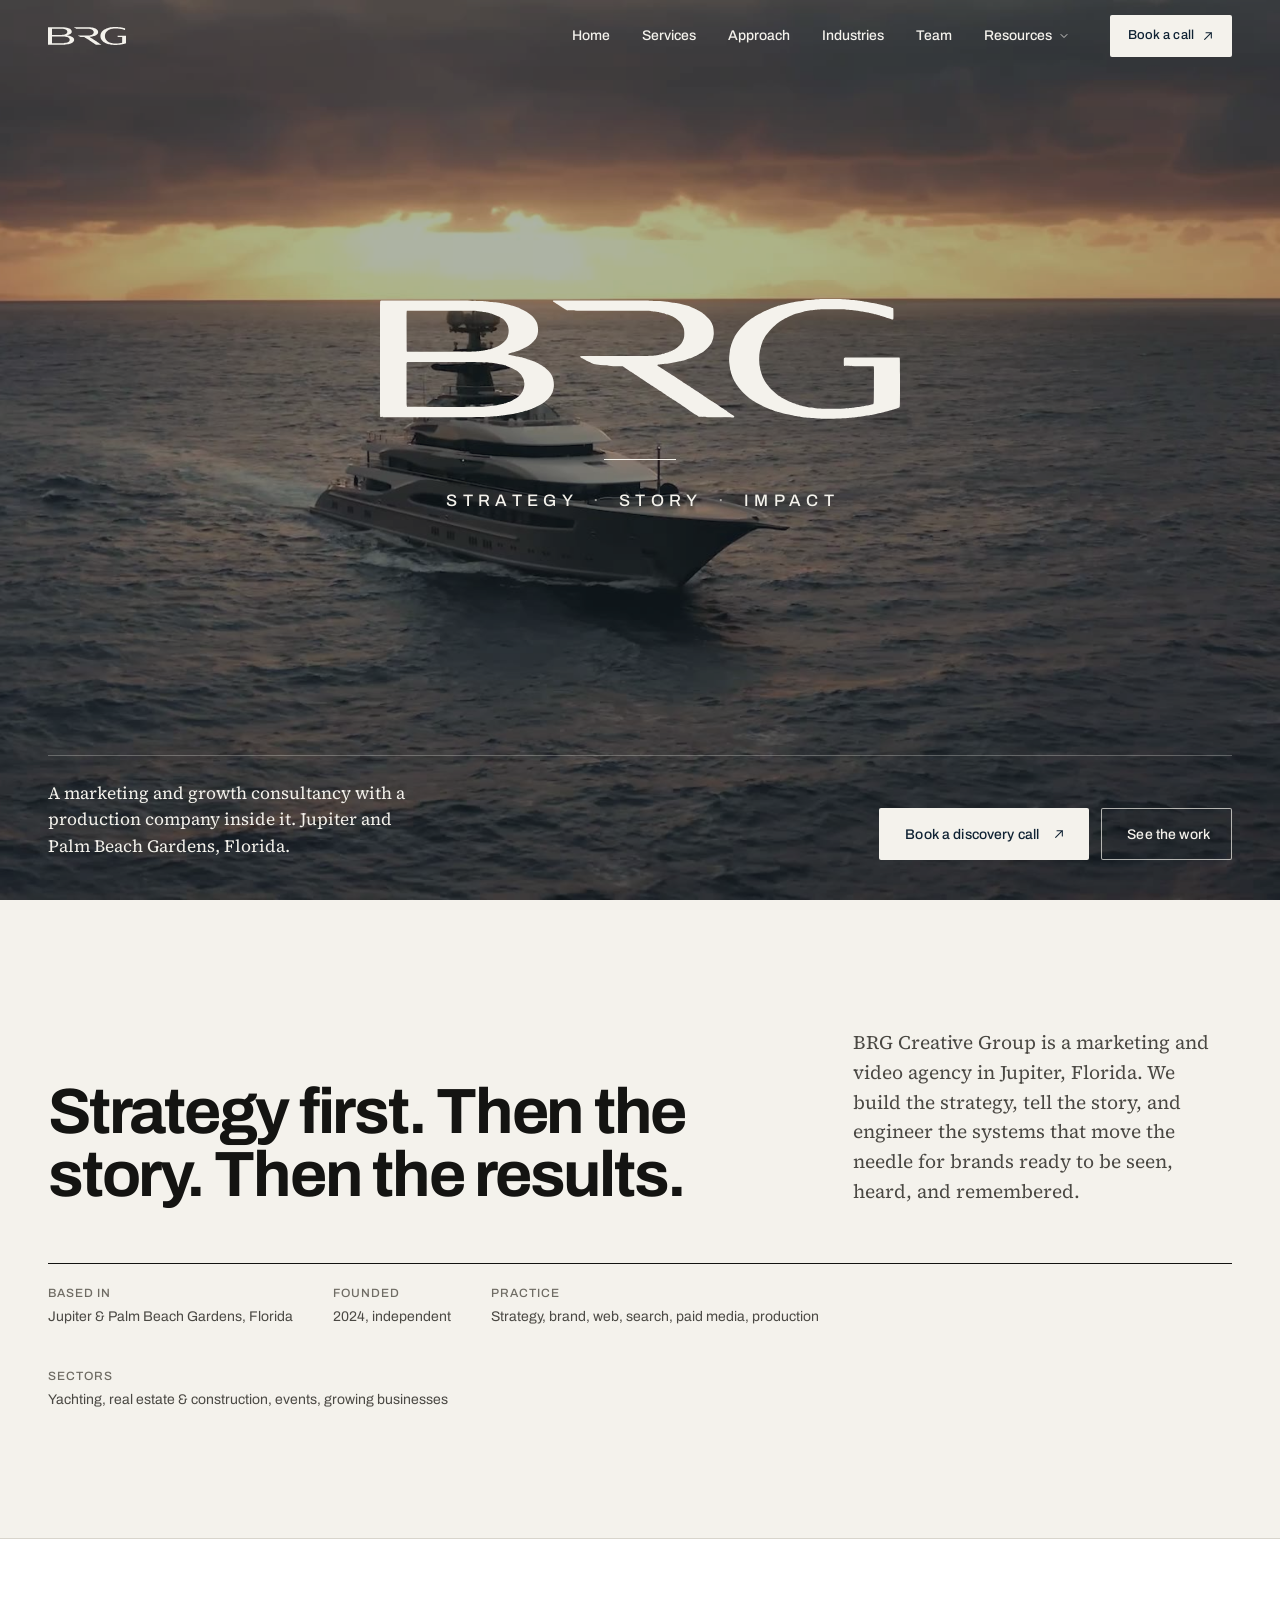
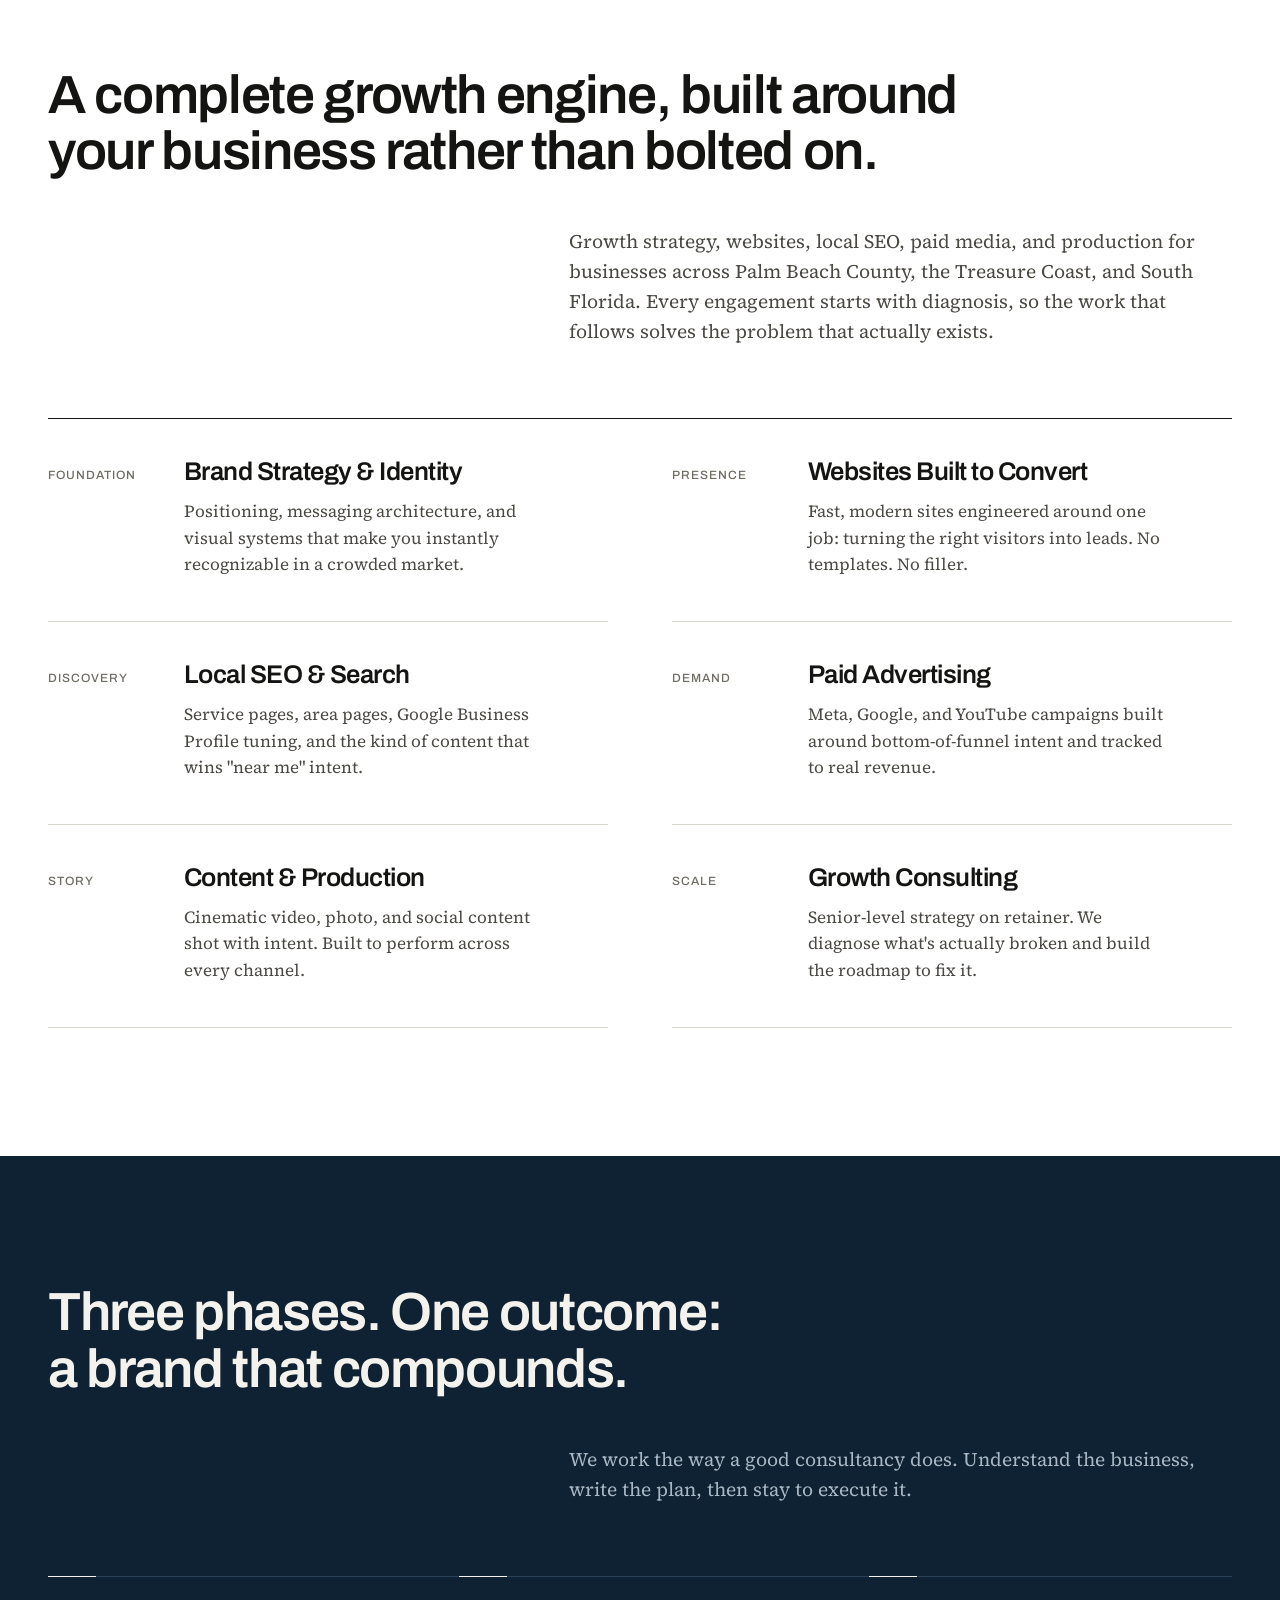
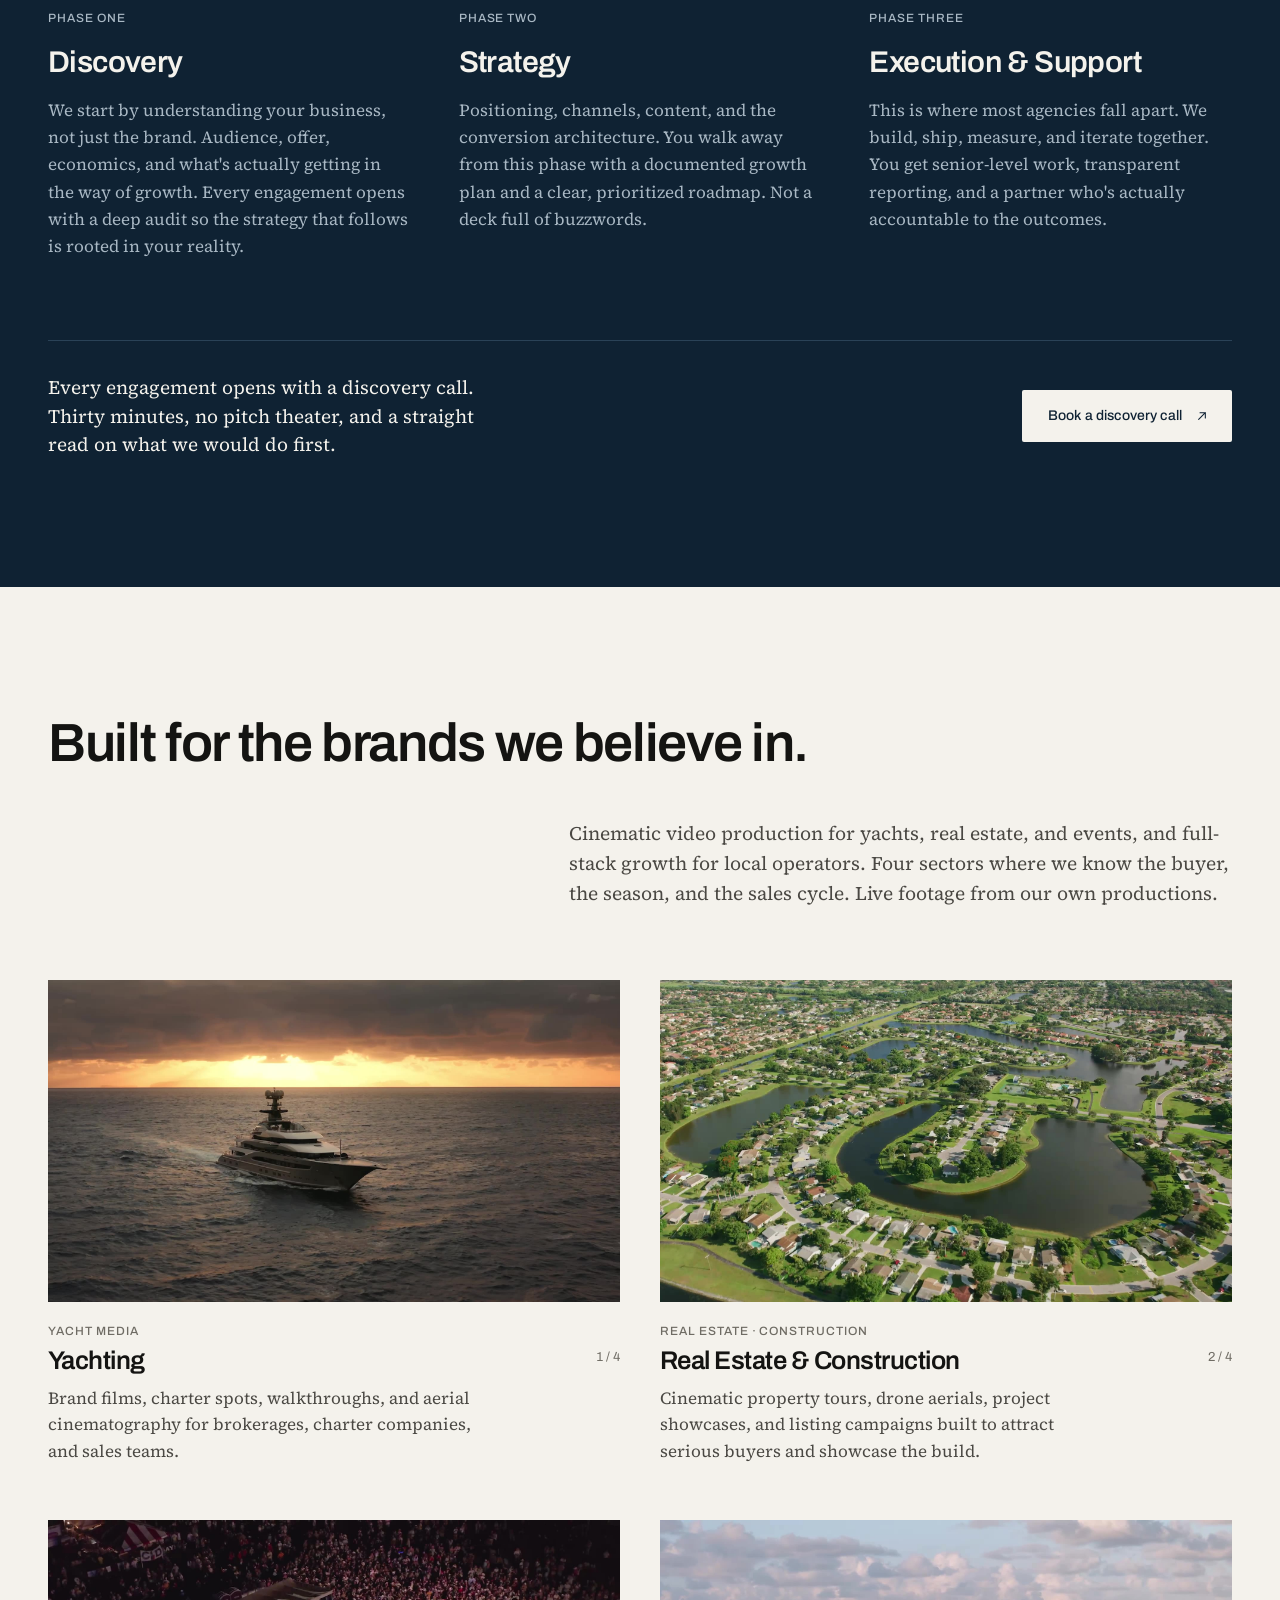
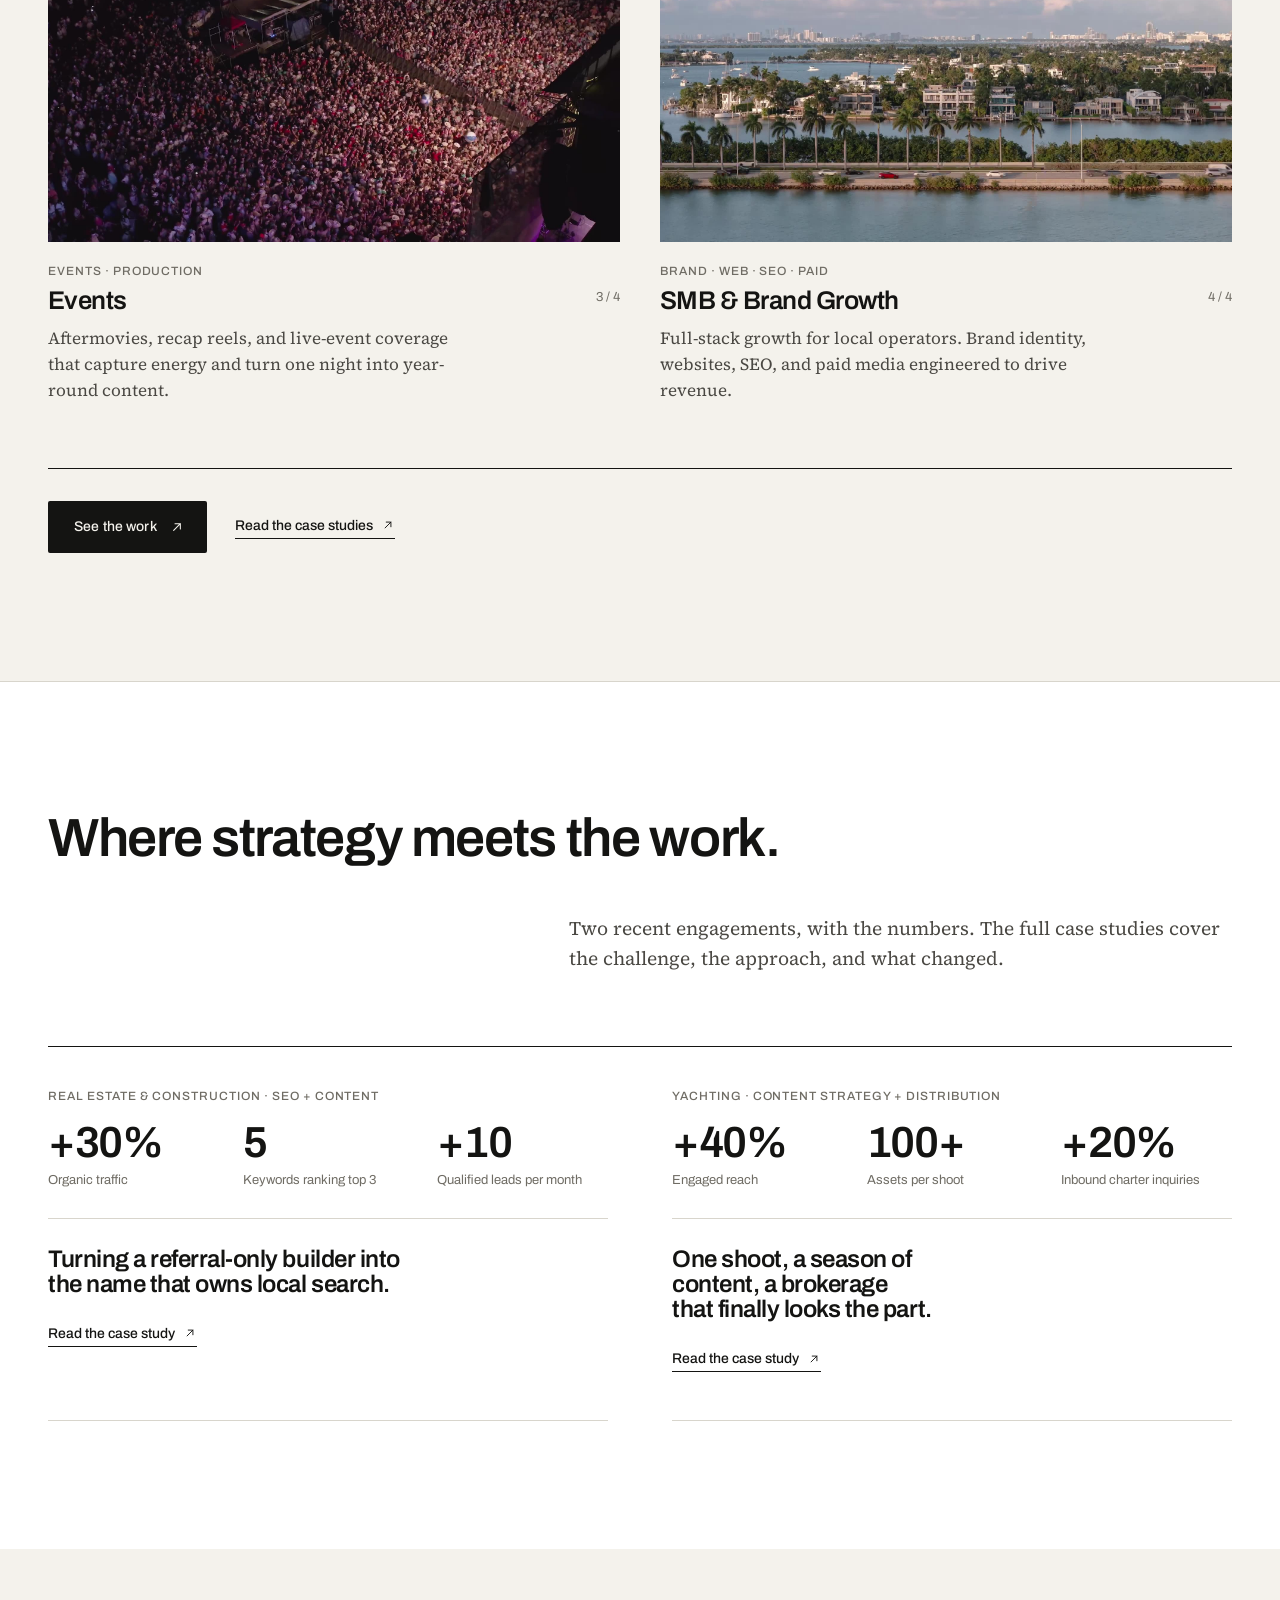
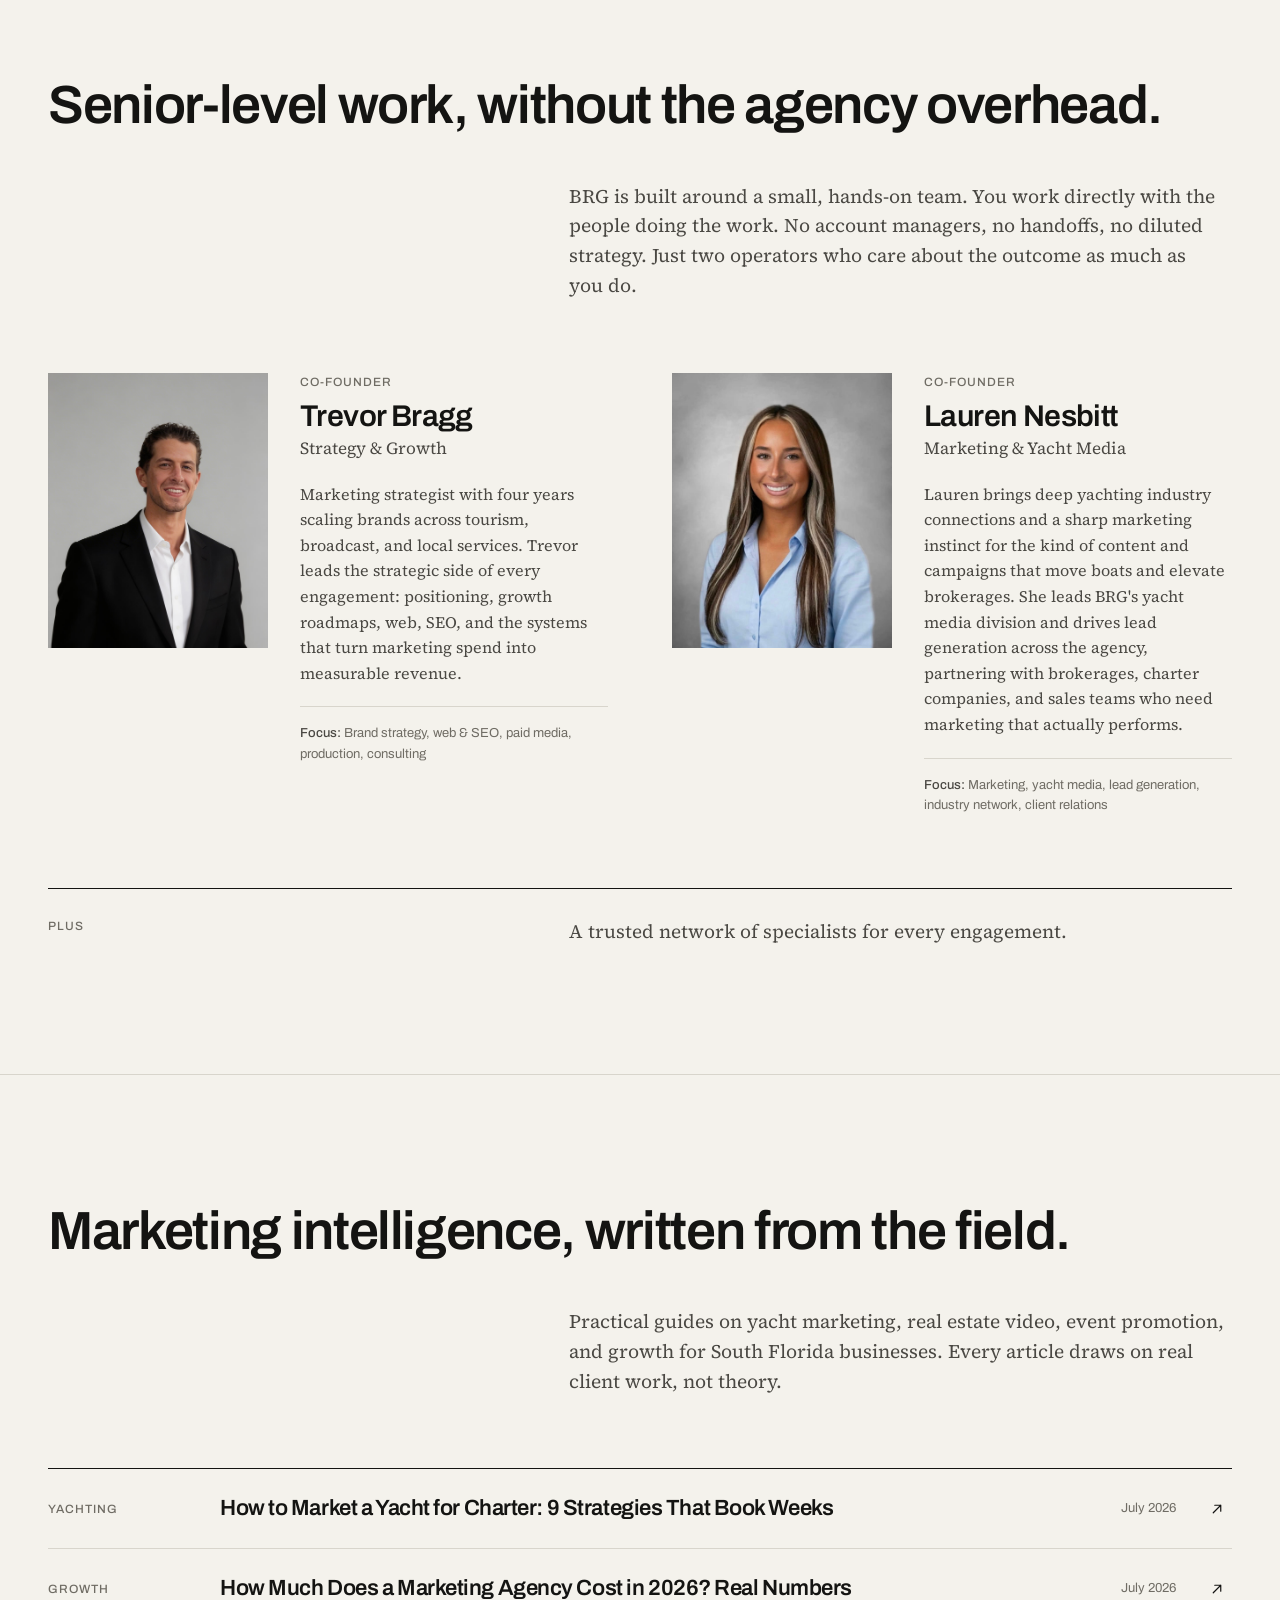
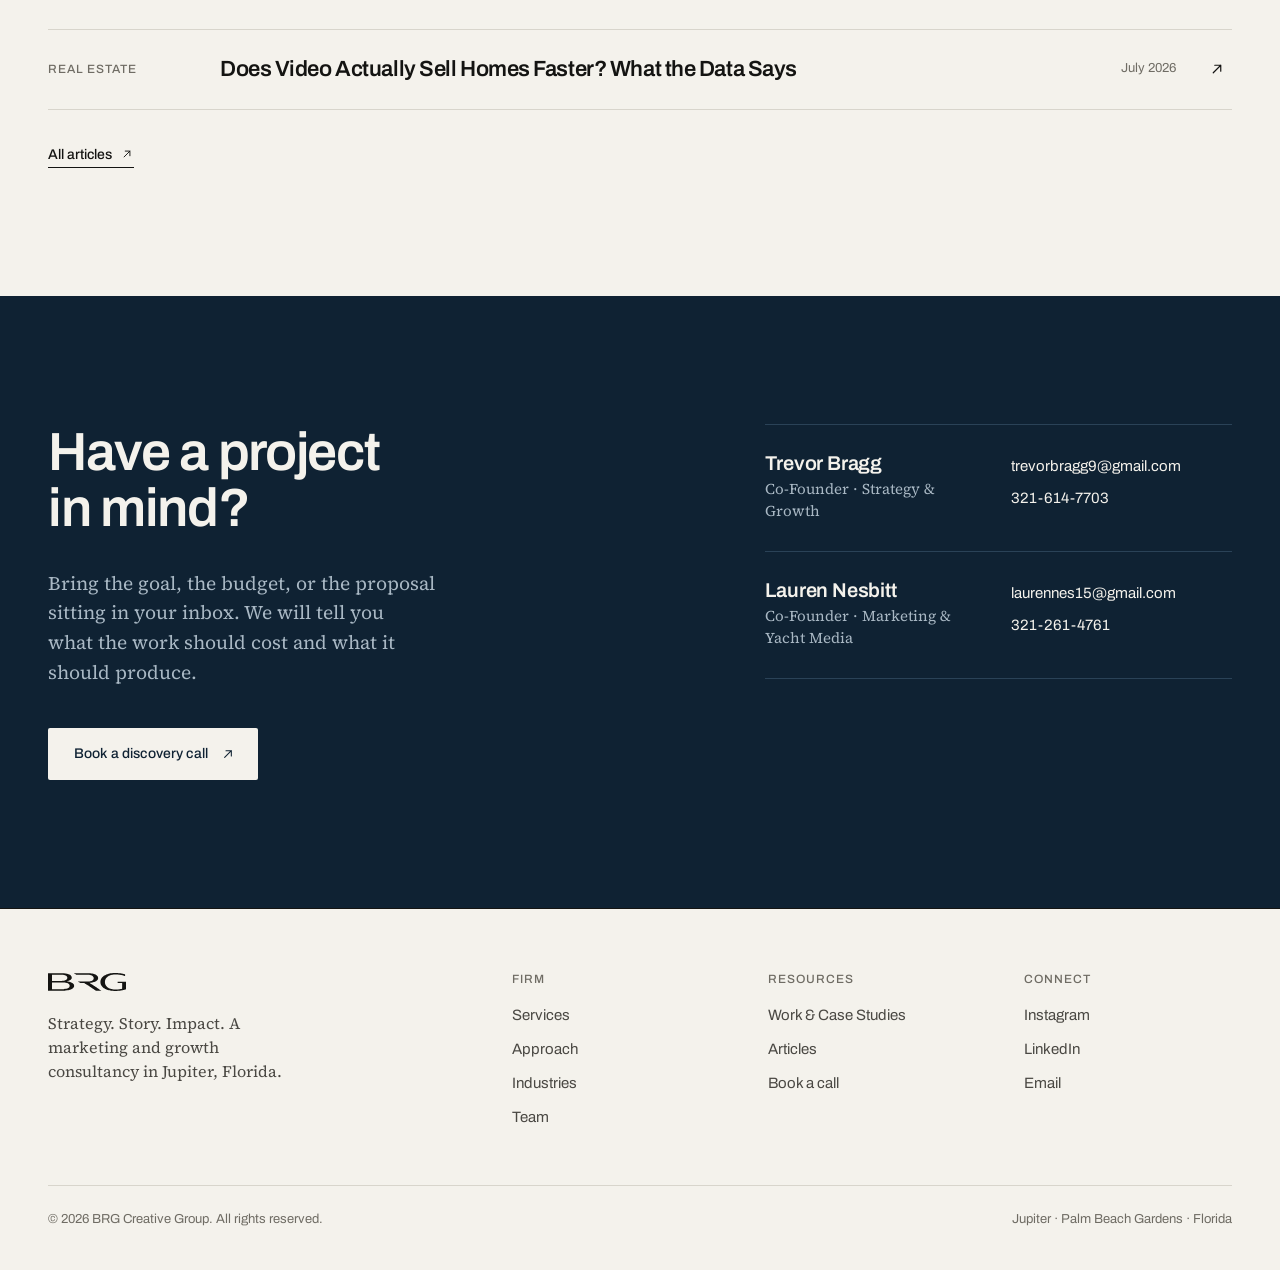
==== commit d0a230e8: "Add files via upload" ====
--- a/index.html
+++ b/index.html
@@ -3,624 +3,65 @@
 <head>
 <meta charset="UTF-8">
 <meta name="viewport" content="width=device-width, initial-scale=1.0">
-<title>BRG Creative Group | Strategy. Story. Impact.</title>
-
-<!-- Favicon -->
+<title>BRG Creative Group | Marketing &amp; Video Agency, Jupiter FL</title>
+
 <link rel="icon" type="image/png" href="/assets/favicon.png">
 <link rel="apple-touch-icon" href="/assets/apple-touch-icon.png">
 
-<!-- Social / link preview -->
-<meta name="description" content="BRG Creative Group — Strategy. Story. Impact. Brand films, growth marketing, and creative for ambitious brands.">
+<meta name="description" content="Growth marketing consultancy with in-house cinematic video in Jupiter and Palm Beach Gardens. Brand, web, local SEO, paid ads and yacht media for South Florida.">
 <meta property="og:type" content="website">
 <meta property="og:url" content="https://www.brgcreativegroup.com/">
 <link rel="canonical" href="https://www.brgcreativegroup.com/">
 <meta property="og:title" content="BRG Creative Group">
-<meta property="og:description" content="Strategy. Story. Impact.">
-<meta property="og:image" content="https://brgcreativegroup.com/assets/brg-social-preview.png">
+<meta property="og:description" content="Strategy. Story. Impact. A marketing and growth consultancy with a production company inside it.">
+<meta property="og:image" content="https://www.brgcreativegroup.com/assets/brg-social-preview.png">
 <meta property="og:image:width" content="1536">
 <meta property="og:image:height" content="1024">
 <meta name="twitter:card" content="summary_large_image">
 <meta name="twitter:title" content="BRG Creative Group">
 <meta name="twitter:description" content="Strategy. Story. Impact.">
-<meta name="twitter:image" content="https://brgcreativegroup.com/assets/brg-social-preview.png">
-<link rel="preconnect" href="https://fonts.googleapis.com">
-<link rel="preconnect" href="https://fonts.gstatic.com" crossorigin>
-<link href="https://fonts.googleapis.com/css2?family=Cormorant+Garamond:ital,wght@0,300;0,400;0,500;0,600;1,400&family=Inter+Tight:wght@300;400;500;600&display=swap" rel="stylesheet">
+<meta name="twitter:image" content="https://www.brgcreativegroup.com/assets/brg-social-preview.png">
+
+<link rel="preload" href="/assets/fonts/archivo-latin-700-normal.woff2" as="font" type="font/woff2" crossorigin>
+<link rel="preload" href="/assets/fonts/source-serif-4-latin-400-normal.woff2" as="font" type="font/woff2" crossorigin>
+<link rel="stylesheet" href="/assets/site.css">
+
+<script type="application/ld+json">
+{
+  "@context": "https://schema.org",
+  "@type": "ProfessionalService",
+  "name": "BRG Creative Group",
+  "url": "https://www.brgcreativegroup.com",
+  "description": "Marketing and growth consultancy with in-house cinematic production. Brand strategy, web, local SEO, paid advertising, content production, and growth consulting.",
+  "areaServed": ["Jupiter, Florida", "Palm Beach Gardens, Florida", "South Florida"],
+  "founder": [
+    { "@type": "Person", "name": "Trevor Bragg" },
+    { "@type": "Person", "name": "Lauren Nesbitt" }
+  ],
+  "sameAs": [
+    "https://www.instagram.com/brgcreativegroup",
+    "https://www.linkedin.com/company/bragg-productions/"
+  ]
+}
+</script>
+
 <style>
-  :root {
-    --bg: #0a0e12;
-    --bg-2: #0f1419;
-    --ink: #f5f1e8;
-    --ink-soft: #c9c2b3;
-    --ink-mute: #8a8579;
-    --gold: #c9a961;
-    --gold-soft: #d4b876;
-    --line: rgba(245, 241, 232, 0.08);
-    --line-strong: rgba(245, 241, 232, 0.18);
-  }
-
-  * { margin: 0; padding: 0; box-sizing: border-box; }
-
-  html { scroll-behavior: smooth; }
-
-  body {
-    background: var(--bg);
-    color: var(--ink);
-    font-family: 'Inter Tight', sans-serif;
-    font-weight: 300;
-    line-height: 1.5;
-    overflow-x: hidden;
-    -webkit-font-smoothing: antialiased;
-  }
-
-  .serif { font-family: 'Cormorant Garamond', serif; }
-
-  /* Grain overlay */
-  body::before {
-    content: '';
-    position: fixed;
-    inset: 0;
-    pointer-events: none;
-    opacity: 0.04;
-    z-index: 100;
-    background-image: url("data:image/svg+xml,%3Csvg viewBox='0 0 400 400' xmlns='http://www.w3.org/2000/svg'%3E%3Cfilter id='n'%3E%3CfeTurbulence type='fractalNoise' baseFrequency='0.9' numOctaves='3'/%3E%3C/filter%3E%3Crect width='100%25' height='100%25' filter='url(%23n)'/%3E%3C/svg%3E");
-  }
-
-  /* NAV */
-  nav {
-    position: fixed; top: 0; left: 0; right: 0;
-    z-index: 50;
-    padding: 28px 48px;
-    display: flex; justify-content: space-between; align-items: center;
-    background: linear-gradient(180deg, rgba(10,14,18,0.85) 0%, rgba(10,14,18,0) 100%);
-    backdrop-filter: blur(8px);
-    -webkit-backdrop-filter: blur(8px);
-    mask-image: linear-gradient(180deg, #000 0%, #000 75%, rgba(0,0,0,0.7) 90%, transparent 100%);
-    -webkit-mask-image: linear-gradient(180deg, #000 0%, #000 75%, rgba(0,0,0,0.7) 90%, transparent 100%);
-  }
-
-  .logo {
-    font-family: 'Cormorant Garamond', serif;
-    font-size: 30px;
-    letter-spacing: 0.18em;
-    color: var(--gold);
-    font-weight: 500;
-  }
-
-  .nav-links { display: flex; gap: 40px; list-style: none; }
-  .nav-links a {
-    color: var(--ink-soft);
-    text-decoration: none;
-    font-size: 14px;
-    letter-spacing: 0.22em;
-    text-transform: uppercase;
-    transition: color 0.3s;
+  /* ---- Hero: full-bleed footage, the lockup, the slogan ---- */
+  .hero {
     position: relative;
-  }
-  .nav-links a:hover { color: var(--gold); }
-  .nav-links a::after {
-    content: '';
-    position: absolute;
-    bottom: -6px; left: 0;
-    width: 0; height: 1px;
-    background: var(--gold);
-    transition: width 0.3s ease;
-  }
-  .nav-links a:hover::after { width: 100%; }
-
-  /* Resources dropdown */
-  .dropdown { position: relative; }
-  .dropdown .caret {
-    display: inline-block;
-    margin-left: 8px;
-    width: 6px; height: 6px;
-    border-right: 1px solid currentColor;
-    border-bottom: 1px solid currentColor;
-    transform: rotate(45deg) translateY(-2px);
-    transition: transform 0.3s;
-  }
-  .dropdown:hover .caret { transform: rotate(225deg) translateY(-1px); }
-  .dropdown-menu {
-    position: absolute;
-    top: calc(100% + 14px);
-    left: -20px;
-    min-width: 190px;
-    list-style: none;
-    background: var(--bg-2);
-    border: 1px solid var(--line-strong);
-    padding: 10px 0;
-    opacity: 0;
-    visibility: hidden;
-    transform: translateY(8px);
-    transition: opacity 0.25s, transform 0.25s, visibility 0.25s;
-  }
-  .dropdown-menu::before {
-    content: '';
-    position: absolute;
-    top: -15px; left: 0; right: 0;
-    height: 15px;
-  }
-  .dropdown:hover .dropdown-menu,
-  .dropdown:focus-within .dropdown-menu {
-    opacity: 1;
-    visibility: visible;
-    transform: translateY(0);
-  }
-  .dropdown-menu li a {
-    display: block;
-    padding: 10px 20px;
-    font-size: 12px;
-    letter-spacing: 0.2em;
-  }
-  .dropdown-menu li a::after { display: none; }
-  nav:has(.dropdown:hover),
-  nav:has(.dropdown:focus-within) {
-    mask-image: none;
-    -webkit-mask-image: none;
-  }
-
-  /* Mobile menu fix: the nav mask clips its fixed child panel, so lift it while open */
-  nav.menu-open,
-  nav:has(.nav-links.open) {
-    mask-image: none;
-    -webkit-mask-image: none;
-  }
-
-  .nav-cta {
-    padding: 10px 22px;
-    border: 1px solid var(--gold);
-    color: var(--gold) !important;
-    border-radius: 0;
-    transition: all 0.3s;
-  }
-  .nav-cta:hover {
-    background: var(--gold);
-    color: var(--bg) !important;
-  }
-  .nav-cta::after { display: none; }
-
-  /* HERO */
-  .hero {
     min-height: 100vh;
-    position: relative;
-    display: flex;
-    align-items: center;
-    padding: 120px 48px 80px;
-    overflow: hidden;
-  }
-
-  .hero-bg {
-    position: absolute;
-    inset: 0;
-    background:
-      radial-gradient(ellipse at 70% 40%, rgba(201, 169, 97, 0.12) 0%, transparent 55%),
-      radial-gradient(ellipse at 20% 80%, rgba(50, 90, 130, 0.18) 0%, transparent 60%),
-      linear-gradient(180deg, #0a0e12 0%, #0d1217 100%);
-    z-index: 0;
-  }
-
-  .hero-content {
-    position: relative;
-    z-index: 2;
-    max-width: 1400px;
-    width: 100%;
-    margin: 0 auto;
-    display: grid;
-    grid-template-columns: 1fr auto;
-    align-items: end;
-    gap: 60px;
-  }
-
-  .hero-meta {
-    display: flex;
-    align-items: center;
-    gap: 16px;
-    margin-bottom: 32px;
-    opacity: 0;
-    animation: fadeUp 0.9s ease forwards;
-  }
-  .hero-meta .dot {
-    width: 6px; height: 6px;
-    background: var(--gold);
-    border-radius: 50%;
-    box-shadow: 0 0 12px var(--gold);
-  }
-  .hero-meta span {
-    font-size: 14px;
-    letter-spacing: 0.26em;
-    text-transform: uppercase;
-    color: var(--ink-soft);
-  }
-
-  .hero h1 {
-    font-family: 'Cormorant Garamond', serif;
-    font-weight: 300;
-    font-size: clamp(56px, 9vw, 144px);
-    line-height: 1.02;
-    letter-spacing: -0.02em;
-    color: var(--ink);
-    opacity: 0;
-    animation: fadeUp 1s ease 0.15s forwards;
-  }
-  .hero h1 em {
-    font-style: italic;
-    color: var(--gold);
-    font-weight: 400;
-  }
-
-  .hero-tag {
-    margin-top: 36px;
-    max-width: 580px;
-    font-size: 19px;
-    line-height: 1.65;
-    color: var(--ink-soft);
-    opacity: 0;
-    animation: fadeUp 1s ease 0.4s forwards;
-  }
-
-  .hero-side {
-    text-align: right;
-    opacity: 0;
-    animation: fadeUp 1s ease 0.6s forwards;
-  }
-  .hero-side .num {
-    font-family: 'Cormorant Garamond', serif;
-    font-size: 16px;
-    color: var(--gold);
-    letter-spacing: 0.2em;
-  }
-  .hero-side .label {
-    font-size: 13px;
-    letter-spacing: 0.26em;
-    text-transform: uppercase;
-    color: var(--ink-mute);
-    margin-top: 6px;
-  }
-
-  .scroll-indicator {
-    position: absolute;
-    bottom: 40px; left: 50%;
-    transform: translateX(-50%);
+    min-height: 100dvh;
+    background: var(--field);
+    color: var(--field-ink);
     display: flex;
     flex-direction: column;
-    align-items: center;
-    gap: 12px;
-    color: var(--ink-mute);
-    font-size: 12px;
-    letter-spacing: 0.3em;
-    text-transform: uppercase;
-    opacity: 0;
-    animation: fadeUp 1s ease 0.9s forwards;
-    z-index: 2;
-  }
-  .scroll-indicator .line {
-    width: 1px; height: 60px;
-    background: linear-gradient(180deg, var(--gold) 0%, transparent 100%);
-    animation: scrollLine 2s ease-in-out infinite;
-  }
-
-  @keyframes scrollLine {
-    0%, 100% { transform: scaleY(1); transform-origin: top; }
-    50% { transform: scaleY(0.4); transform-origin: top; }
-  }
-
-  @keyframes fadeUp {
-    from { opacity: 0; transform: translateY(30px); }
-    to { opacity: 1; transform: translateY(0); }
-  }
-
-  /* MARQUEE */
-  .marquee {
-    border-top: 1px solid var(--line);
-    border-bottom: 1px solid var(--line);
-    padding: 28px 0;
+    justify-content: flex-end;
     overflow: hidden;
-    background: var(--bg-2);
-  }
-  .marquee-track {
-    display: flex;
-    gap: 80px;
-    animation: scroll 35s linear infinite;
-    white-space: nowrap;
-  }
-  .marquee-item {
-    font-family: 'Cormorant Garamond', serif;
-    font-style: italic;
-    font-size: 22px;
-    color: var(--ink-mute);
-    display: flex;
-    align-items: center;
-    gap: 80px;
-  }
-  .marquee-item::after {
-    content: '✦';
-    color: var(--gold);
-    font-style: normal;
-  }
-  @keyframes scroll {
-    from { transform: translateX(0); }
-    to { transform: translateX(-50%); }
-  }
-
-  /* SECTIONS */
-  section { padding: 140px 48px; position: relative; }
-
-  .section-header {
-    display: grid;
-    grid-template-columns: 1fr 2fr;
-    gap: 80px;
-    margin-bottom: 100px;
-    max-width: 1400px;
-    margin-left: auto;
-    margin-right: auto;
-  }
-
-  .section-label {
-    font-size: 18px;
-    letter-spacing: 0.22em;
-    text-transform: uppercase;
-    color: var(--gold);
-    display: flex;
-    align-items: flex-start;
-    gap: 14px;
-  }
-  .section-label::before {
-    content: '';
-    width: 40px; height: 1px;
-    background: var(--gold);
-    margin-top: 13px;
-  }
-
-  .section-title {
-    font-family: 'Cormorant Garamond', serif;
-    font-weight: 300;
-    font-size: clamp(48px, 6.5vw, 84px);
-    line-height: 1.05;
-    letter-spacing: -0.015em;
-    color: var(--ink);
-  }
-  .section-title em { font-style: italic; color: var(--gold); }
-
-  /* SERVICES */
-  .services {
-    background: var(--bg-2);
-    border-top: 1px solid var(--line);
-    position: relative;
-    overflow: hidden;
-  }
-  .services-bg-video {
-    position: absolute;
-    inset: 0;
-    width: 100%;
-    height: 100%;
-    object-fit: cover;
-    z-index: 0;
-    opacity: 0.18;
-    pointer-events: none;
-  }
-  .services-bg-overlay {
-    position: absolute;
-    inset: 0;
-    z-index: 1;
-    background:
-      radial-gradient(ellipse at 50% 30%, rgba(15,20,25,0.65) 0%, rgba(15,20,25,0.95) 80%),
-      linear-gradient(180deg, rgba(15,20,25,0.85) 0%, rgba(15,20,25,0.92) 100%);
-    pointer-events: none;
-  }
-  .services > .section-header,
-  .services > .services-grid {
-    position: relative;
-    z-index: 2;
-  }
-  .services-grid {
-    max-width: 1400px;
-    margin: 0 auto;
-    display: grid;
-    grid-template-columns: repeat(2, 1fr);
-    gap: 1px;
-    background: var(--line);
-    border: 1px solid var(--line);
-  }
-  .service {
-    background: rgba(15, 20, 25, 0.92);
-    backdrop-filter: blur(2px);
-    -webkit-backdrop-filter: blur(2px);
-    padding: 56px 48px;
-    transition: background 0.4s;
-    cursor: pointer;
-    position: relative;
-    min-height: 280px;
-    display: flex;
-    flex-direction: column;
-    justify-content: space-between;
-  }
-  .service:hover {
-    background: rgba(10, 14, 18, 0.96);
-  }
-  .service:hover .service-arrow {
-    transform: translate(6px, -6px);
-    color: var(--gold);
-  }
-  .service-num {
-    font-family: 'Cormorant Garamond', serif;
-    font-style: italic;
-    font-size: 20px;
-    color: var(--gold);
-    letter-spacing: 0.14em;
-  }
-  .service-title {
-    font-family: 'Cormorant Garamond', serif;
-    font-size: 38px;
-    font-weight: 400;
-    margin: 18px 0 14px;
-    color: var(--ink);
-    letter-spacing: -0.01em;
-  }
-  .service-desc {
-    color: var(--ink-soft);
-    font-size: 19px;
-    line-height: 1.65;
-    max-width: 480px;
-  }
-  .service-arrow {
-    position: absolute;
-    top: 56px; right: 48px;
-    width: 22px;
-    height: 22px;
-    color: var(--ink-mute);
-    transition: all 0.3s;
-    display: block;
-  }
-  .service-arrow svg {
-    width: 100%;
-    height: 100%;
-    display: block;
-  }
-
-  /* APPROACH */
-  .approach-content {
-    max-width: 1400px;
-    margin: 0 auto;
-  }
-  .approach-grid {
-    display: grid;
-    grid-template-columns: repeat(3, 1fr);
-    gap: 0;
-    border-top: 1px solid var(--line-strong);
-  }
-  .approach-step {
-    padding: 60px 40px 60px 0;
-    border-right: 1px solid var(--line);
-    position: relative;
-  }
-  .approach-step:last-child { border-right: none; }
-  .approach-step:not(:first-child) { padding-left: 40px; }
-
-  .approach-num {
-    font-family: 'Cormorant Garamond', serif;
-    font-style: italic;
-    font-size: 80px;
-    color: var(--gold);
-    line-height: 1;
-    margin-bottom: 24px;
-    font-weight: 400;
-  }
-  .approach-step h3 {
-    font-family: 'Cormorant Garamond', serif;
-    font-size: 32px;
-    font-weight: 400;
-    color: var(--ink);
-    margin-bottom: 18px;
-    letter-spacing: -0.01em;
-  }
-  .approach-step p {
-    color: var(--ink-soft);
-    font-size: 19px;
-    line-height: 1.65;
-  }
-
-  /* WORK / PORTFOLIO */
-  .work {
-    background: var(--bg-2);
-    border-top: 1px solid var(--line);
-  }
-  .work-grid {
-    max-width: 1400px;
-    margin: 0 auto;
-    display: grid;
-    grid-template-columns: 1fr 1fr;
-    gap: 32px;
-  }
-  .work-item {
-    background: var(--bg);
-    border: 1px solid var(--line);
-    overflow: hidden;
-    transition: border-color 0.4s;
-    display: flex;
-    flex-direction: column;
-  }
-  .work-item:hover { border-color: var(--gold); }
-
-  .work-video {
-    aspect-ratio: 16/9;
-    background: linear-gradient(135deg, #1a2128 0%, #0d1217 100%);
-    position: relative;
-    overflow: hidden;
-  }
-  .work-video iframe {
-    position: absolute;
-    inset: 0;
-    width: 100%;
-    height: 100%;
-    border: none;
-  }
-  /* Vertical (9:16) wrapper for short-form Vimeo embeds */
-  .work-video-vertical-wrap {
-    background: linear-gradient(135deg, #1a2128 0%, #0d1217 100%);
-    padding: 32px;
-    display: flex;
-    justify-content: center;
-  }
-  .work-video.vertical {
-    aspect-ratio: 9/16;
-    width: 100%;
-    max-width: 360px;
-    background: #000;
-  }
-
-  /* Ambient looping video tiles (industry showcases, not playable) */
-  .work-loop {
-    aspect-ratio: 16/9;
-    position: relative;
-    overflow: hidden;
-    background-color: #000;
-    background-size: cover;
-    background-position: center;
-  }
-  .work-loop video {
-    position: absolute;
-    inset: 0;
-    width: 100%;
-    height: 100%;
-    object-fit: cover;
-    display: block;
-  }
-  .work-loop::after {
-    content: '';
-    position: absolute;
-    inset: 0;
-    background: linear-gradient(180deg, rgba(10,14,18,0) 30%, rgba(10,14,18,0.55) 100%);
-    pointer-events: none;
-  }
-  .work-loop-label {
-    position: absolute;
-    bottom: 20px;
-    left: 24px;
-    z-index: 2;
-    font-size: 13px;
-    letter-spacing: 0.26em;
-    text-transform: uppercase;
-    color: var(--gold);
-    display: flex;
-    align-items: center;
-    gap: 10px;
-  }
-  .work-loop-label::before {
-    content: '';
-    width: 6px;
-    height: 6px;
-    background: var(--gold);
-    border-radius: 50%;
-    box-shadow: 0 0 8px var(--gold);
-    animation: pulse 2s ease-in-out infinite;
-  }
-  @keyframes pulse {
-    0%, 100% { opacity: 0.6; }
-    50% { opacity: 1; }
-  }
-
-  /* Vimeo placeholder styling */
-  .video-placeholder {
+  }
+  .hero-video { position: absolute; inset: 0; }
+  .hero-video video { width: 100%; height: 100%; object-fit: cover; display: block; }
+  .hero-tint { position: absolute; inset: 0; background: rgba(15, 34, 51, 0.34); }
+  .hero-lockup {
     position: absolute;
     inset: 0;
     display: flex;
@@ -628,1076 +69,677 @@
     align-items: center;
     justify-content: center;
     text-align: center;
-    padding: 24px;
-    background:
-      radial-gradient(ellipse at 30% 40%, rgba(201, 169, 97, 0.12) 0%, transparent 60%),
-      linear-gradient(180deg, #0d1a26 0%, #050a10 100%);
-  }
-  .video-placeholder.realestate {
-    background:
-      radial-gradient(ellipse at 50% 30%, rgba(201, 169, 97, 0.14) 0%, transparent 60%),
-      linear-gradient(160deg, #1a1410 0%, #0d0a08 100%);
-  }
-  .video-placeholder.events {
-    background:
-      radial-gradient(ellipse at 50% 70%, rgba(201, 169, 97, 0.16) 0%, transparent 55%),
-      radial-gradient(ellipse at 30% 30%, rgba(120, 70, 180, 0.12) 0%, transparent 55%),
-      linear-gradient(180deg, #14101a 0%, #0a0810 100%);
-  }
-  .video-placeholder.smb {
-    background:
-      radial-gradient(ellipse at 70% 50%, rgba(201, 169, 97, 0.1) 0%, transparent 60%),
-      radial-gradient(ellipse at 30% 80%, rgba(50, 90, 130, 0.16) 0%, transparent 60%),
-      linear-gradient(135deg, #1a2128 0%, #0d1217 100%);
-  }
-  .play-icon {
-    width: 64px;
-    height: 64px;
-    border: 1.5px solid var(--gold);
-    border-radius: 50%;
+    padding: var(--nav-h) var(--gutter) 160px;
+    pointer-events: none;
+  }
+  .hero-lockup .mark-svg { width: min(56vw, 520px); height: auto; color: var(--field-ink); }
+  .hero-lockup .rule { width: 72px; height: 1px; background: var(--field-ink); margin: 40px 0 28px; opacity: 0.9; }
+  .hero-lockup .slogan {
+    font-size: clamp(13px, 1.3vw, 17px);
+    font-weight: 500;
+    letter-spacing: 0.32em;
+    text-transform: uppercase;
+    color: var(--field-ink);
+    padding-left: 0.32em;
+  }
+  .hero-lockup .slogan i { font-style: normal; opacity: 0.6; margin: 0 0.9em; }
+  .hero-foot {
+    position: relative;
+    display: grid;
+    grid-template-columns: minmax(0, 6fr) minmax(0, 6fr);
+    gap: 32px;
+    align-items: end;
+    padding-top: 24px;
+    padding-bottom: 40px;
+    border-top: 1px solid rgba(244, 242, 236, 0.28);
+  }
+  .hero-foot .lead { color: var(--field-ink); max-width: 40ch; font-size: clamp(17px, 1.35vw, 20px); }
+  .hero-actions { display: flex; gap: 12px; flex-wrap: wrap; justify-content: flex-end; }
+  .hero-actions .btn { background: var(--field-ink); color: var(--field); }
+  .hero-actions .btn.ghost { background: transparent; color: var(--field-ink); box-shadow: inset 0 0 0 1px rgba(244, 242, 236, 0.7); }
+  @media (hover: hover) and (pointer: fine) {
+    .hero-actions .btn:hover { background: #ffffff; }
+    .hero-actions .btn.ghost:hover { background: var(--field-ink); color: var(--field); }
+  }
+  .hero-foot .wrap-inner { display: contents; }
+
+  /* Entrance: one authored moment */
+  .js .hero-lockup .mark-svg,
+  .js .hero-lockup .rule,
+  .js .hero-lockup .slogan { opacity: 0; animation: heroIn 1100ms var(--ease-out) forwards; }
+  .js .hero-lockup .mark-svg { transform: translateY(18px); animation-delay: 200ms; }
+  .js .hero-lockup .rule { transform: scaleX(0); animation-name: ruleIn; animation-delay: 700ms; animation-duration: 800ms; }
+  .js .hero-lockup .slogan { transform: translateY(10px); animation-delay: 900ms; }
+  .js .hero-foot { opacity: 0; animation: heroIn 900ms var(--ease-out) 1200ms forwards; }
+  .js .hero-video { opacity: 0; animation: fadeIn 1400ms var(--ease-out) forwards; }
+  @keyframes heroIn { to { opacity: 1; transform: none; } }
+  @keyframes ruleIn { to { opacity: 1; transform: scaleX(1); } }
+  @keyframes fadeIn { to { opacity: 1; } }
+
+  /* ---- Intro (the thesis, below the fold) ---- */
+  .intro { padding: var(--section) 0 0; }
+  .intro-grid {
+    display: grid;
+    grid-template-columns: minmax(0, 8fr) minmax(0, 4fr);
+    gap: 48px;
+    align-items: end;
+  }
+  .intro h1 { font-size: clamp(38px, 5vw, 72px); }
+  .intro .lead { max-width: 36ch; }
+  .intro-facts {
     display: flex;
-    align-items: center;
-    justify-content: center;
-    margin-bottom: 20px;
-    transition: all 0.3s;
-  }
-  .play-icon::before {
-    content: '';
-    width: 0;
-    height: 0;
-    border-left: 14px solid var(--gold);
-    border-top: 9px solid transparent;
-    border-bottom: 9px solid transparent;
-    margin-left: 4px;
-  }
-  .work-item:hover .play-icon {
-    background: var(--gold);
-  }
-  .work-item:hover .play-icon::before {
-    border-left-color: var(--bg);
-  }
-  .placeholder-label {
-    font-size: 12px;
-    letter-spacing: 0.26em;
-    text-transform: uppercase;
-    color: var(--ink-mute);
-    margin-top: 8px;
-  }
-  .placeholder-name {
-    font-family: 'Cormorant Garamond', serif;
-    font-style: italic;
-    font-size: 16px;
-    color: var(--ink-soft);
-    margin-top: 6px;
-  }
-
-  .work-meta {
-    padding: 28px 32px 32px;
-    border-top: 1px solid var(--line);
-  }
-  .work-cat {
-    font-size: 12px;
-    letter-spacing: 0.26em;
-    text-transform: uppercase;
-    color: var(--gold);
-    margin-bottom: 10px;
-  }
-  .work-meta h4 {
-    font-family: 'Cormorant Garamond', serif;
-    font-size: 26px;
-    font-weight: 400;
-    color: var(--ink);
-    margin-bottom: 6px;
-    letter-spacing: -0.01em;
-    line-height: 1.1;
-  }
-  .work-meta p {
-    color: var(--ink-soft);
-    font-size: 16px;
-    line-height: 1.6;
-  }
-
-  .work-cta {
-    text-align: center;
-    margin-top: 80px;
-  }
-
-  /* CTA BUTTON */
-  .btn {
-    display: inline-flex;
-    align-items: center;
-    gap: 14px;
-    padding: 18px 36px;
-    background: transparent;
-    border: 1px solid var(--gold);
-    color: var(--gold);
-    font-size: 13px;
-    letter-spacing: 0.25em;
-    text-transform: uppercase;
-    text-decoration: none;
-    cursor: pointer;
-    transition: all 0.3s;
-    font-family: 'Inter Tight', sans-serif;
-  }
-  .btn:hover {
-    background: var(--gold);
-    color: var(--bg);
-  }
-  .btn-primary {
-    background: var(--gold);
-    color: var(--bg);
-  }
-  .btn-primary:hover {
-    background: var(--gold-soft);
-  }
-
-  /* TEAM */
-  .team {
-    border-top: 1px solid var(--line);
-  }
-  .team-content {
-    max-width: 1400px;
-    margin: 0 auto;
-  }
-  .team-intro {
-    max-width: 720px;
-    margin: 0 auto 100px;
-    text-align: center;
-  }
-  .team-intro h2 {
-    font-family: 'Cormorant Garamond', serif;
-    font-weight: 300;
-    font-size: clamp(36px, 5vw, 64px);
-    line-height: 1.05;
-    margin-bottom: 32px;
-    letter-spacing: -0.015em;
-  }
-  .team-intro h2 em { font-style: italic; color: var(--gold); }
-  .team-intro p {
-    color: var(--ink-soft);
-    font-size: 17px;
-    line-height: 1.7;
-  }
-
-  .team-grid {
-    display: grid;
-    grid-template-columns: repeat(2, 1fr);
+    gap: 40px;
+    flex-wrap: wrap;
+    margin-top: 56px;
+    padding-top: 20px;
+    padding-bottom: var(--section);
+    border-top: 1px solid var(--rule-strong);
+  }
+  .intro-facts div { font-size: 14px; color: var(--ink-2); }
+  .intro-facts div span { display: block; font-size: 12px; font-weight: 500; letter-spacing: 0.08em; text-transform: uppercase; color: var(--ink-3); margin-bottom: 4px; }
+
+  /* ---- Services ledger ---- */
+  .services-grid {
+    display: grid;
+    grid-template-columns: 1fr 1fr;
+    column-gap: 64px;
+    border-top: 1px solid var(--rule-strong);
+  }
+  .service {
+    padding: 40px 0 44px;
+    border-bottom: 1px solid var(--rule);
+    display: grid;
+    grid-template-columns: 112px 1fr;
+    gap: 24px;
+  }
+  .service .label { padding-top: 7px; }
+  .service h3 { margin-bottom: 12px; }
+  .service p { font-family: var(--serif); font-size: 17px; line-height: 1.55; color: var(--ink-2); max-width: 40ch; }
+
+  /* ---- Approach ---- */
+  .phases {
+    display: grid;
+    grid-template-columns: repeat(3, 1fr);
     gap: 48px;
-    margin-bottom: 80px;
-  }
-
-  .member {
-    border: 1px solid var(--line);
-    background: var(--bg-2);
-    transition: border-color 0.4s;
-  }
-  .member:hover { border-color: var(--line-strong); }
-
-  .member-image {
-    aspect-ratio: 4/5;
-    position: relative;
-    overflow: hidden;
-    border-bottom: 1px solid var(--line);
-  }
-  .member-image.trev {
-    background:
-      radial-gradient(ellipse at 30% 30%, rgba(201, 169, 97, 0.18) 0%, transparent 65%),
-      linear-gradient(135deg, #1a2128 0%, #0d1217 100%);
-  }
-  .member-image.lauren {
-    background:
-      radial-gradient(ellipse at 70% 30%, rgba(201, 169, 97, 0.15) 0%, transparent 65%),
-      radial-gradient(ellipse at 30% 80%, rgba(50, 90, 130, 0.18) 0%, transparent 60%),
-      linear-gradient(135deg, #15202a 0%, #0a1015 100%);
-  }
-  .member-monogram {
-    position: absolute;
-    inset: 0;
-    display: flex;
-    align-items: center;
-    justify-content: center;
-    font-family: 'Cormorant Garamond', serif;
-    font-size: 140px;
-    font-style: italic;
-    color: var(--gold);
-    opacity: 0.28;
-    letter-spacing: -0.04em;
-  }
-  .member-image::after {
+    border-top: 1px solid var(--field-rule);
+  }
+  .phase { padding-top: 32px; position: relative; }
+  .phase::before {
     content: '';
     position: absolute;
-    bottom: 0; left: 0; right: 0;
-    height: 40%;
-    background: linear-gradient(180deg, transparent, rgba(10,14,18,0.4));
-    z-index: 2;
-    pointer-events: none;
-  }
-  .member-photo {
-    position: absolute;
-    inset: 0;
-    width: 100%;
-    height: 100%;
-    object-fit: cover;
-    object-position: center 20%;
-    z-index: 1;
-  }
-
-  .member-body {
-    padding: 40px 36px 44px;
-  }
-  .member-role {
-    font-size: 12px;
-    letter-spacing: 0.26em;
-    text-transform: uppercase;
-    color: var(--gold);
-    margin-bottom: 14px;
-  }
-  .member h3 {
-    font-family: 'Cormorant Garamond', serif;
-    font-weight: 400;
-    font-size: 38px;
-    line-height: 1;
-    margin-bottom: 8px;
-    letter-spacing: -0.01em;
-    color: var(--ink);
-  }
-  .member-title {
-    font-family: 'Cormorant Garamond', serif;
-    font-style: italic;
-    font-size: 18px;
-    color: var(--gold);
-    margin-bottom: 24px;
-  }
-  .member-bio {
-    color: var(--ink-soft);
-    font-size: 15px;
-    line-height: 1.7;
-    margin-bottom: 28px;
-  }
-  .member-focus {
-    display: flex;
-    flex-wrap: wrap;
-    gap: 8px;
-    padding-top: 24px;
-    border-top: 1px solid var(--line);
-  }
-  .member-focus span {
-    font-size: 12px;
-    letter-spacing: 0.2em;
-    text-transform: uppercase;
-    color: var(--ink-mute);
-    padding: 6px 12px;
-    border: 1px solid var(--line);
-  }
-
-  .team-network {
-    text-align: center;
-    padding-top: 60px;
-    border-top: 1px solid var(--line);
-  }
-  .team-network .label {
-    font-size: 13px;
-    letter-spacing: 0.26em;
-    text-transform: uppercase;
-    color: var(--ink-mute);
-    margin-bottom: 16px;
-  }
-  .team-network h4 {
-    font-family: 'Cormorant Garamond', serif;
-    font-weight: 300;
-    font-style: italic;
-    font-size: clamp(24px, 3vw, 36px);
-    color: var(--ink);
-    letter-spacing: -0.01em;
-    line-height: 1.2;
-  }
-  .team-network h4 em {
-    font-style: normal;
-    color: var(--gold);
-  }
-
-  /* CONTACT */
-  .contact {
-    background: var(--bg-2);
-    border-top: 1px solid var(--line);
-    text-align: center;
-    padding: 160px 48px;
-  }
-  .contact-label {
-    font-size: 14px;
-    letter-spacing: 0.26em;
-    text-transform: uppercase;
-    color: var(--gold);
-    margin-bottom: 32px;
-  }
-  .contact h2 {
-    font-family: 'Cormorant Garamond', serif;
-    font-weight: 300;
-    font-size: clamp(48px, 7vw, 96px);
-    line-height: 1;
-    margin-bottom: 48px;
-    letter-spacing: -0.02em;
-  }
-  .contact h2 em { font-style: italic; color: var(--gold); }
-  .contact-email {
-    font-family: 'Cormorant Garamond', serif;
-    font-style: italic;
-    font-size: 24px;
-    color: var(--ink);
-    text-decoration: none;
-    border-bottom: 1px solid var(--gold);
-    padding-bottom: 6px;
-    transition: color 0.3s;
-    display: inline-block;
-    margin-bottom: 60px;
-  }
-  .contact-email:hover { color: var(--gold); }
-
-  .contact-cards {
-    max-width: 920px;
-    margin: 0 auto 60px;
-    display: grid;
-    grid-template-columns: 1fr 1fr;
-    gap: 24px;
-  }
-  .contact-card {
-    border: 1px solid var(--line);
-    background: var(--bg);
-    padding: 36px 32px;
-    text-align: left;
-    transition: border-color 0.3s, transform 0.3s;
-  }
-  .contact-card:hover {
-    border-color: var(--gold);
-    transform: translateY(-2px);
-  }
-  .contact-card .role {
-    font-size: 12px;
-    letter-spacing: 0.26em;
-    text-transform: uppercase;
-    color: var(--gold);
-    margin-bottom: 8px;
-  }
-  .contact-card .name {
-    font-family: 'Cormorant Garamond', serif;
-    font-size: 26px;
-    color: var(--ink);
-    margin-bottom: 24px;
-    letter-spacing: -0.01em;
-    line-height: 1;
-  }
-  .contact-card .line-item {
-    display: flex;
-    align-items: center;
-    gap: 12px;
-    margin-bottom: 12px;
-  }
-  .contact-card .line-item:last-child { margin-bottom: 0; }
-  .contact-card .icon {
-    width: 14px;
-    height: 14px;
-    color: var(--gold);
-    flex-shrink: 0;
-  }
-  .contact-card a {
-    color: var(--ink-soft);
-    text-decoration: none;
-    font-size: 15px;
-    transition: color 0.3s;
-    word-break: break-word;
-  }
-  .contact-card a:hover { color: var(--gold); }
-
-  .contact-cta-row {
-    display: flex;
-    justify-content: center;
-    gap: 16px;
-    flex-wrap: wrap;
-  }
-
-  /* FOOTER */
-  footer {
-    padding: 60px 48px 40px;
-    border-top: 1px solid var(--line);
+    top: -1px; left: 0;
+    width: 48px; height: 1px;
+    background: var(--field-ink);
+  }
+  .phase .label { margin-bottom: 20px; }
+  .phase h3 { font-size: 30px; margin-bottom: 18px; color: var(--field-ink); }
+  .phase p { font-family: var(--serif); font-size: 17px; line-height: 1.6; color: var(--field-mute); }
+  .approach-foot {
+    margin-top: 80px;
+    padding-top: 32px;
+    border-top: 1px solid var(--field-rule);
     display: flex;
     justify-content: space-between;
     align-items: center;
+    gap: 32px;
     flex-wrap: wrap;
-    gap: 24px;
-  }
-  footer .copyright {
-    font-size: 13px;
-    color: var(--ink-mute);
-    letter-spacing: 0.15em;
-  }
-  footer .socials {
-    display: flex;
-    gap: 28px;
-  }
-  footer .socials a {
-    color: var(--ink-soft);
-    text-decoration: none;
-    font-size: 13px;
-    letter-spacing: 0.22em;
-    text-transform: uppercase;
-    transition: color 0.3s;
-  }
-  footer .socials a:hover { color: var(--gold); }
-
-  /* MOBILE NAV */
-  .nav-toggle {
-    display: none;
-    background: none;
-    border: none;
-    width: 40px;
-    height: 40px;
-    cursor: pointer;
-    position: relative;
-    z-index: 51;
-    padding: 0;
-  }
-  .nav-toggle span {
-    display: block;
-    position: absolute;
-    left: 8px;
-    right: 8px;
-    height: 1px;
-    background: var(--gold);
-    transition: transform 0.3s, opacity 0.3s, top 0.3s;
-  }
-  .nav-toggle span:nth-child(1) { top: 14px; }
-  .nav-toggle span:nth-child(2) { top: 20px; }
-  .nav-toggle span:nth-child(3) { top: 26px; }
-  .nav-toggle.open span:nth-child(1) { top: 20px; transform: rotate(45deg); }
-  .nav-toggle.open span:nth-child(2) { opacity: 0; }
-  .nav-toggle.open span:nth-child(3) { top: 20px; transform: rotate(-45deg); }
-
-  /* RESPONSIVE — TABLET */
+  }
+  .approach-foot p { font-family: var(--serif); font-size: 19px; color: var(--field-ink); max-width: 46ch; }
+
+  /* ---- Industries ---- */
+  .industries {
+    display: grid;
+    grid-template-columns: 1fr 1fr;
+    gap: 56px 40px;
+  }
+  .industry .media { margin-bottom: 20px; }
+  .industry .meta { display: grid; grid-template-columns: 1fr auto; gap: 24px; align-items: start; }
+  .industry .label { margin-bottom: 8px; }
+  .industry h3 { margin-bottom: 10px; }
+  .industry p { font-family: var(--serif); font-size: 17px; line-height: 1.55; color: var(--ink-2); max-width: 48ch; }
+  .industry .idx { font-size: 13px; color: var(--ink-3); padding-top: 26px; }
+  .industries-cta { display: flex; align-items: center; gap: 28px; flex-wrap: wrap; margin-top: 64px; padding-top: 32px; border-top: 1px solid var(--rule-strong); }
+
+  /* ---- Results ---- */
+  .results {
+    display: grid;
+    grid-template-columns: 1fr 1fr;
+    gap: 0 64px;
+    border-top: 1px solid var(--rule-strong);
+  }
+  .result { padding: 40px 0 48px; border-bottom: 1px solid var(--rule); }
+  .result .label { margin-bottom: 16px; }
+  .result h3 { font-size: 24px; margin-bottom: 24px; max-width: 26ch; }
+  .metrics { display: grid; grid-template-columns: repeat(3, 1fr); gap: 24px; margin-bottom: 28px; padding-bottom: 28px; border-bottom: 1px solid var(--rule); }
+  .metric .val { font-size: clamp(36px, 3.4vw, 48px); font-weight: 600; letter-spacing: -0.03em; line-height: 1; }
+  .metric .key { font-size: 13px; color: var(--ink-3); margin-top: 8px; line-height: 1.35; }
+
+  /* ---- Team ---- */
+  .team {
+    display: grid;
+    grid-template-columns: 1fr 1fr;
+    gap: 64px;
+  }
+  .member { display: grid; grid-template-columns: minmax(0, 5fr) minmax(0, 7fr); gap: 32px; align-items: start; }
+  .member .media { aspect-ratio: 4 / 5; }
+  .member .media img { object-position: center 20%; }
+  .member .label { margin-bottom: 10px; }
+  .member h3 { font-size: 30px; margin-bottom: 4px; }
+  .member .role { font-family: var(--serif); font-size: 17px; color: var(--ink-2); margin-bottom: 20px; }
+  .member p.bio { font-family: var(--serif); font-size: 16px; line-height: 1.6; color: var(--ink-2); }
+  .member .focus { margin-top: 20px; padding-top: 16px; border-top: 1px solid var(--rule); font-size: 13px; color: var(--ink-3); line-height: 1.6; }
+  .member .focus strong { color: var(--ink-2); font-weight: 500; }
+  .team-note {
+    margin-top: 72px;
+    padding-top: 28px;
+    border-top: 1px solid var(--rule-strong);
+    display: grid;
+    grid-template-columns: minmax(0, 5fr) minmax(0, 7fr);
+    gap: 48px;
+  }
+  .team-note p { font-family: var(--serif); font-size: 19px; color: var(--ink-2); max-width: 50ch; }
+
+  /* ---- Insights ---- */
+  .insight {
+    display: grid;
+    grid-template-columns: 140px minmax(0, 1fr) 120px 24px;
+    gap: 32px;
+    align-items: center;
+    padding: 28px 0;
+    border-bottom: 1px solid var(--rule);
+    transition: background-color 200ms var(--ease-out);
+  }
+  .insight h3 { font-size: 22px; }
+  .insight .date { font-size: 13px; color: var(--ink-3); text-align: right; }
+  .insight svg { width: 18px; height: 18px; stroke: var(--ink); fill: none; stroke-width: 1.6; stroke-linecap: round; stroke-linejoin: round; transition: transform 240ms var(--ease-out); }
+  @media (hover: hover) and (pointer: fine) {
+    .insight:hover h3 { text-decoration: underline; text-underline-offset: 4px; text-decoration-thickness: 1px; }
+    .insight:hover svg { transform: translate(3px, -3px); }
+  }
+
+  /* ---- Contact ---- */
+  .contact-grid {
+    display: grid;
+    grid-template-columns: minmax(0, 7fr) minmax(0, 5fr);
+    gap: 64px;
+    align-items: start;
+  }
+  .contact-grid h2 { max-width: 12ch; margin-bottom: 32px; }
+  .contact-grid .lead { max-width: 40ch; margin-bottom: 40px; }
+  .directory { border-top: 1px solid var(--field-rule); }
+  .person { padding: 28px 0; border-bottom: 1px solid var(--field-rule); display: grid; grid-template-columns: minmax(0, 1fr) minmax(0, 1fr); gap: 24px; }
+  .person h4 { font-size: 20px; color: var(--field-ink); margin-bottom: 4px; }
+  .person .role { font-family: var(--serif); font-size: 15px; color: var(--field-mute); }
+  .person a { display: block; font-size: 15px; color: var(--field-ink); padding: 2px 0; transition: color 160ms var(--ease-out); }
+  .person a + a { margin-top: 6px; }
+  @media (hover: hover) and (pointer: fine) { .person a:hover { color: #ffffff; text-decoration: underline; text-underline-offset: 3px; } }
+
+  /* ---- Responsive ---- */
+  @media (max-width: 1100px) {
+    .services-grid { grid-template-columns: 1fr; }
+    .team { grid-template-columns: 1fr; gap: 48px; }
+    .results { grid-template-columns: 1fr; }
+  }
   @media (max-width: 900px) {
-    nav { padding: 18px 24px; }
-    .nav-toggle { display: block; }
-
-    .nav-links {
-      position: fixed;
-      top: 0; right: 0;
-      height: 100vh;
-      width: 100%;
-      max-width: 360px;
-      background: var(--bg);
-      border-left: 1px solid var(--line);
-      flex-direction: column;
-      justify-content: center;
-      align-items: flex-start;
-      padding: 80px 40px;
-      gap: 28px;
-      transform: translateX(100%);
-      transition: transform 0.4s ease;
-      z-index: 50;
-    }
-    .nav-links.open { transform: translateX(0); }
-    .nav-links li { width: 100%; }
-    .nav-links a {
-      font-size: 14px;
-      letter-spacing: 0.2em;
-      display: block;
-      padding: 8px 0;
-    }
-    .nav-cta {
-      margin-top: 16px;
-      text-align: center;
-    }
-    .dropdown-menu {
-      position: static;
-      opacity: 1;
-      visibility: visible;
-      transform: none;
-      background: none;
-      border: none;
-      padding: 0 0 0 18px;
-      min-width: 0;
-    }
-    .dropdown-menu li a { font-size: 13px; color: var(--ink-mute); }
-    .dropdown .caret { display: none; }
-
-    section { padding: 80px 24px; }
-
-    .hero { padding: 100px 24px 80px; min-height: auto; }
-    .hero-content { grid-template-columns: 1fr; gap: 40px; }
-    .hero h1 { font-size: clamp(44px, 11vw, 72px); }
-    .hero-tag { font-size: 17px; max-width: 100%; margin-top: 28px; }
-    .hero-side { text-align: left; }
-    .scroll-indicator { display: none; }
-
-    .marquee { padding: 20px 0; }
-    .marquee-item { font-size: 18px; gap: 50px; }
-    .marquee-track { gap: 50px; animation-duration: 50s; }
-
-    .section-header { grid-template-columns: 1fr; gap: 20px; margin-bottom: 50px; }
-    .section-title { font-size: clamp(40px, 7.5vw, 56px); }
-
-    /* Services */
-    .services-grid { grid-template-columns: 1fr; }
-    .service { padding: 36px 24px; min-height: auto; }
-    .service-title { font-size: 30px; }
-    .service-desc { font-size: 17px; line-height: 1.65; }
-    .service-num { font-size: 18px; }
-    .service-arrow { top: 36px; right: 24px; width: 20px; height: 20px; }
-
-    /* Approach */
-    .approach-grid { grid-template-columns: 1fr; }
-    .approach-step { border-right: none; border-bottom: 1px solid var(--line); padding: 36px 0 !important; }
-    .approach-step:last-child { border-bottom: none; }
-    .approach-num { font-size: 64px; margin-bottom: 18px; }
-    .approach-step h3 { font-size: 26px; }
-    .approach-step p { font-size: 17px; }
-
-    /* Work */
-    .work-grid { grid-template-columns: 1fr; gap: 24px; }
-    .work-video-vertical-wrap { padding: 16px; }
-    .work-video.vertical { max-width: 280px; }
-    .work-meta { padding: 22px 24px 26px; }
-    .work-meta h4 { font-size: 22px; }
-    .work-loop-label { bottom: 16px; left: 18px; font-size: 12px; }
-    .work-meta p { font-size: 15px; }
-    .work-cta { margin-top: 50px; }
-
-    /* Team */
-    .team-grid { grid-template-columns: 1fr; gap: 24px; }
-    .team-intro { margin-bottom: 50px; }
-    .team-intro p { font-size: 15px; }
-    .member-body { padding: 28px 24px 32px; }
-    .member h3 { font-size: 32px; }
-    .member-title { font-size: 16px; }
-    .member-bio { font-size: 15px; }
-    .member-monogram { font-size: 100px; }
-
-    /* Contact */
-    .contact { padding: 90px 24px; }
-    .contact-cards { grid-template-columns: 1fr; gap: 14px; max-width: 100%; }
-    .contact-card { padding: 26px 22px; }
-    .contact-card .name { font-size: 22px; margin-bottom: 18px; }
-    .contact-card a { font-size: 15px; }
-
-    /* Buttons — bigger touch targets */
-    .btn { padding: 16px 28px; font-size: 12px; }
-
-    footer { padding: 36px 24px 28px; flex-direction: column; text-align: center; gap: 18px; }
-    footer .socials { gap: 22px; flex-wrap: wrap; justify-content: center; }
-  }
-
-  /* RESPONSIVE — SMALL PHONES */
+    .hero-lockup { padding-bottom: 200px; }
+    .hero-lockup .mark-svg { width: min(64vw, 320px); }
+    .hero-lockup .rule { margin: 28px 0 20px; }
+    .hero-lockup .slogan { font-size: 12px; letter-spacing: 0.26em; }
+    .hero-foot { grid-template-columns: 1fr; gap: 20px; padding-bottom: 28px; }
+    .hero-actions { justify-content: flex-start; }
+    .intro-grid { grid-template-columns: 1fr; gap: 24px; }
+    .intro-facts { display: grid; grid-template-columns: 1fr 1fr; gap: 20px 24px; margin-top: 40px; }
+    .service { grid-template-columns: 1fr; gap: 10px; padding: 28px 0 32px; }
+    .service .label { padding-top: 0; }
+    .phases { grid-template-columns: 1fr; gap: 40px; }
+    .approach-foot { margin-top: 56px; }
+    .industries { grid-template-columns: 1fr; gap: 48px; }
+    .member { grid-template-columns: 1fr; gap: 24px; }
+    .member .media { max-width: 320px; }
+    .team-note { grid-template-columns: 1fr; gap: 16px; margin-top: 56px; }
+    .insight { grid-template-columns: 1fr 24px; gap: 8px 16px; padding: 22px 0; }
+    .insight .label { grid-column: 1; }
+    .insight h3 { grid-column: 1; font-size: 20px; }
+    .insight .date { grid-column: 1; text-align: left; }
+    .insight svg { grid-column: 2; grid-row: 1 / span 3; align-self: center; }
+    .contact-grid { grid-template-columns: 1fr; gap: 40px; }
+    .contact-grid h2 { max-width: none; }
+    .person { grid-template-columns: 1fr; gap: 12px; }
+    .metrics { gap: 16px; }
+  }
   @media (max-width: 480px) {
-    nav { padding: 14px 18px; }
-    .logo { font-size: 24px; }
-
-    section { padding: 64px 18px; }
-
-    .hero { padding: 90px 18px 60px; }
-    .hero h1 { font-size: clamp(40px, 12vw, 60px); }
-    .hero-meta span { font-size: 13px; letter-spacing: 0.22em; }
-    .hero-tag { font-size: 16px; line-height: 1.6; }
-
-    .marquee-item { font-size: 16px; gap: 40px; }
-    .marquee-track { gap: 40px; }
-
-    .section-title { font-size: clamp(34px, 8.5vw, 46px); }
-    .section-label { font-size: 15px; }
-
-    .service { padding: 32px 20px; }
-    .service-num { font-size: 17px; }
-    .service-title { font-size: 26px; }
-    .service-desc { font-size: 16px; line-height: 1.65; }
-    .service-arrow { top: 32px; right: 20px; width: 18px; height: 18px; }
-
-    .approach-num { font-size: 52px; }
-    .approach-step h3 { font-size: 23px; }
-    .approach-step p { font-size: 16px; }
-
-    .work-video-vertical-wrap { padding: 12px; }
-    .work-video.vertical { max-width: 100%; }
-    .work-meta { padding: 18px 20px 22px; }
-    .work-meta h4 { font-size: 20px; }
-
-    .team-intro p { font-size: 15px; }
-    .member-body { padding: 24px 20px 28px; }
-    .member h3 { font-size: 28px; }
-    .member-monogram { font-size: 80px; }
-
-    .contact { padding: 72px 18px; }
-    .contact-card { padding: 22px 18px; }
-    .contact-card .name { font-size: 20px; }
-
-    .btn { padding: 14px 24px; font-size: 11px; letter-spacing: 0.22em; }
-
-    footer { padding: 28px 18px 22px; }
-    footer .copyright { font-size: 11px; }
-    footer .socials a { font-size: 11px; letter-spacing: 0.2em; }
-  }
-
-  /* PERFORMANCE — disable services bg video on small screens
-     to save battery, data, and rendering cost. Poster image still shows. */
-  @media (max-width: 768px) {
-    /* Videos now play on mobile — keep them visible */
-    .services-bg-video {
-      display: block;
-    }
-    /* Slightly stronger overlay on mobile for text legibility over video */
-    .services-bg-overlay {
-      background:
-        radial-gradient(ellipse at 50% 30%, rgba(15,20,25,0.4) 0%, rgba(15,20,25,0.85) 80%),
-        linear-gradient(180deg, rgba(15,20,25,0.92) 0%, rgba(15,20,25,0.98) 100%);
-      opacity: 0.95;
-    }
-    /* Work-section loops also play on mobile */
-    .work-loop video {
-      display: block;
-    }
-  }
-
-  /* Respect users who prefer reduced motion */
+    .metrics { grid-template-columns: 1fr 1fr; }
+    .hero-actions .btn { width: 100%; justify-content: center; }
+  }
   @media (prefers-reduced-motion: reduce) {
-    *, *::before, *::after {
-      animation-duration: 0.01ms !important;
-      animation-iteration-count: 1 !important;
-      transition-duration: 0.01ms !important;
-    }
-    .services-bg-video { display: none; }
-    .marquee-track { animation: none; }
+    .js .hero-lockup .mark-svg, .js .hero-lockup .rule, .js .hero-lockup .slogan, .js .hero-foot, .js .hero-video { opacity: 1; transform: none; animation: none; }
   }
 </style>
 </head>
 <body>
-
-<nav>
-  <div class="logo">BRG</div>
-  <button class="nav-toggle" id="navToggle" aria-label="Toggle menu" aria-expanded="false">
-    <span></span>
-    <span></span>
-    <span></span>
-  </button>
-  <ul class="nav-links" id="navLinks">
-    <li><a href="#services">Services</a></li>
-    <li><a href="#approach">Approach</a></li>
-    <li><a href="#work">Work</a></li>
-    <li><a href="#team">Team</a></li>
-    <li class="dropdown">
-      <a href="/blog" class="dropdown-trigger">Resources<span class="caret"></span></a>
-      <ul class="dropdown-menu">
-        <li><a href="/blog">Articles</a></li>
-        <li><a href="/work">Case Studies</a></li>
-      </ul>
-    </li>
-    <li><a href="https://calendly.com/trevorbragg9/30min" target="_blank" rel="noopener" class="nav-cta">Start a Project</a></li>
-  </ul>
-</nav>
+<!--
+  DIRECTION CONTRACT
+  THESIS: BRG is a growth consultancy that owns a production company, so the site reads like a firm's printed prospectus: typographic, structured, evidence-led. It refuses the dark-gold "creative agency" mood page with italic serif, glow dots, and marquees.
+  OWN-WORLD: Warm paper ground, ink type, a single deep-marine field color for the sections that carry weight, one brass square as the mark. Archivo for headings and interface, Source Serif 4 for reading. Hairline rules and ledger rows instead of cards. Flat color only.
+  STORY: A serious buyer lands, understands within seconds that BRG diagnoses before it produces, sees real footage and real numbers, meets the two operators, and books a call.
+  FIRST VIEWPORT: Three-line headline at 92px on the left, the offer and two actions on the right, a fact line beneath, then the yacht footage full-width at 21:9. Primary action: Book a call.
+  FORM: Prospectus / annual-report typography, the top-ranked grounded direction. Code-led build, no seed script available in this environment.
+  FINISH: unreviewed and undocumented is unfinished; this build ends with the finish review, the verdict, DESIGN.md, and every shipping raster carrying its provenance.
+-->
+<a class="skip" href="#main">Skip to content</a>
+
+<header class="nav">
+  <div class="wrap">
+    <a class="brand" href="/" aria-label="BRG Creative Group home"><svg class="brand-mark" aria-hidden="true" focusable="false" xmlns="http://www.w3.org/2000/svg" viewBox="0 0 464.6 107.1" fill="currentColor" fill-rule="evenodd"><path d="M396.44 106.99C395.48 106.94 393.25 106.84 391.50 106.77C388.06 106.62 386.14 106.48 383.50 106.19C382.57 106.09 381.05 105.95 380.11 105.88C379.18 105.81 377.99 105.68 377.49 105.57C375.74 105.22 375.06 105.12 373.79 104.99C373.09 104.93 372.15 104.76 371.71 104.62C371.26 104.48 370.46 104.32 369.92 104.25C368.99 104.13 368.36 104.01 365.19 103.31C364.43 103.14 363.27 102.92 362.60 102.82C361.93 102.71 361.01 102.49 360.56 102.32C360.11 102.15 359.45 101.97 359.09 101.93C358.73 101.88 358.04 101.69 357.56 101.50C357.08 101.31 356.49 101.12 356.25 101.07C355.66 100.95 353.14 100.17 352.06 99.78C351.58 99.61 350.68 99.28 350.06 99.07C349.44 98.85 348.71 98.55 348.44 98.41C348.16 98.27 347.68 98.08 347.37 98.00C347.07 97.92 346.59 97.73 346.31 97.57C346.04 97.41 345.67 97.24 345.50 97.19C345.18 97.10 343.78 96.48 341.77 95.54C341.12 95.25 340.57 95.00 340.53 95.00C340.49 95.00 340.18 94.82 339.83 94.59C339.49 94.37 338.93 94.05 338.60 93.88C338.02 93.58 336.70 92.80 334.19 91.28C333.57 90.90 332.90 90.50 332.70 90.39C329.33 88.50 325.40 84.90 320.78 79.47C319.75 78.26 317.84 75.50 317.60 74.88C317.54 74.71 317.36 74.39 317.20 74.19C316.58 73.36 315.08 70.25 314.61 68.79C314.46 68.32 314.20 67.60 314.03 67.19C313.86 66.78 313.65 65.97 313.54 65.39C313.44 64.81 313.25 64.05 313.11 63.70C312.97 63.34 312.73 62.03 312.56 60.69C312.39 59.38 312.16 57.67 312.05 56.88C311.81 55.22 311.87 52.33 312.18 49.81C312.28 48.99 312.46 47.44 312.57 46.38C312.71 45.13 312.88 44.17 313.07 43.68C313.22 43.26 313.44 42.49 313.55 41.96C313.65 41.44 313.88 40.67 314.06 40.26C314.23 39.85 314.51 39.10 314.68 38.60C315.01 37.58 315.55 36.35 316.19 35.11C316.43 34.65 316.62 34.20 316.62 34.10C316.62 34.00 316.86 33.55 317.16 33.09C317.45 32.64 318.09 31.63 318.59 30.85C319.09 30.07 319.73 29.14 320.03 28.79C320.32 28.43 320.90 27.73 321.31 27.23C322.52 25.76 326.56 21.70 328.12 20.39C329.74 19.03 331.91 17.41 332.75 16.93C333.06 16.76 333.73 16.34 334.25 16.00C334.77 15.67 335.81 15.04 336.56 14.62C337.32 14.19 338.25 13.65 338.64 13.42C339.03 13.19 339.43 13.00 339.52 13.00C339.62 13.00 339.95 12.84 340.26 12.65C340.95 12.21 344.89 10.28 346.06 9.80C346.54 9.61 347.05 9.38 347.19 9.30C347.32 9.21 347.74 9.06 348.10 8.95C348.47 8.84 348.95 8.65 349.17 8.51C349.38 8.38 349.90 8.17 350.31 8.06C350.73 7.94 351.34 7.71 351.69 7.56C352.47 7.20 356.08 6.06 357.00 5.87C357.38 5.79 358.06 5.59 358.51 5.43C358.96 5.26 359.81 5.04 360.40 4.95C360.98 4.85 361.85 4.64 362.33 4.47C362.80 4.30 363.54 4.12 363.98 4.07C364.42 4.02 365.25 3.85 365.83 3.68C366.41 3.51 367.40 3.29 368.03 3.20C369.67 2.94 372.83 2.41 374.38 2.12C375.10 1.99 376.26 1.83 376.95 1.76C377.64 1.69 378.29 1.60 378.39 1.57C378.84 1.40 381.25 1.10 383.00 1.00C384.07 0.94 385.87 0.78 387.00 0.65C390.92 0.18 391.97 0.13 399.50 0.07C409.88 -0.02 416.73 0.21 419.62 0.74C420.00 0.81 421.35 0.93 422.62 0.99C423.90 1.06 425.58 1.23 426.38 1.37C427.17 1.51 428.57 1.68 429.50 1.75C430.43 1.83 431.67 1.99 432.25 2.13C432.83 2.26 433.76 2.42 434.31 2.49C434.86 2.56 435.79 2.72 436.38 2.86C436.96 3.00 437.97 3.17 438.62 3.24C439.28 3.32 440.09 3.46 440.44 3.57C440.78 3.68 441.77 3.87 442.62 3.99C443.48 4.12 444.48 4.34 444.84 4.48C445.20 4.63 446.02 4.81 446.65 4.88C447.29 4.96 448.12 5.14 448.50 5.28C448.88 5.42 449.78 5.66 450.50 5.83C451.22 5.99 452.29 6.26 452.88 6.43C453.46 6.60 454.36 6.86 454.88 7.00C456.08 7.35 456.31 7.42 457.06 7.73C457.41 7.87 457.87 8.05 458.10 8.13C458.32 8.22 458.56 8.38 458.62 8.50C458.69 8.62 458.75 10.78 458.76 13.30C458.78 17.59 458.76 17.90 458.55 18.14C458.27 18.44 457.80 18.41 456.75 18.03C456.37 17.89 455.25 17.50 454.25 17.17C453.25 16.84 451.73 16.33 450.88 16.03C450.02 15.73 448.75 15.32 448.06 15.13C447.38 14.93 446.66 14.71 446.48 14.64C446.30 14.57 445.29 14.31 444.23 14.06C443.18 13.82 441.98 13.50 441.56 13.37C441.15 13.24 440.31 13.05 439.70 12.94C439.09 12.84 438.24 12.64 437.82 12.51C437.39 12.38 436.40 12.18 435.61 12.06C434.83 11.95 433.68 11.74 433.06 11.61C432.44 11.48 431.54 11.31 431.06 11.24C430.58 11.17 429.62 11.01 428.94 10.88C428.25 10.75 427.38 10.60 427.00 10.56C426.62 10.52 425.52 10.37 424.56 10.23C421.73 9.82 421.13 9.76 419.86 9.76C419.20 9.75 418.36 9.69 417.99 9.62C415.37 9.13 413.79 9.06 403.81 9.06C394.06 9.06 394.06 9.06 391.19 9.40C389.61 9.58 387.86 9.77 387.31 9.81C386.76 9.86 385.69 10.00 384.94 10.13C384.18 10.26 383.03 10.44 382.38 10.55C380.60 10.82 378.25 11.33 377.49 11.61C377.12 11.74 376.50 11.92 376.12 12.00C375.75 12.08 374.93 12.31 374.31 12.50C373.69 12.70 372.85 12.94 372.44 13.04C371.34 13.31 368.91 14.16 368.17 14.54C367.82 14.72 367.27 14.93 366.94 15.01C366.62 15.09 365.61 15.54 364.70 16.00C363.80 16.46 362.91 16.89 362.74 16.94C362.41 17.04 360.61 18.07 359.50 18.78C359.12 19.03 358.48 19.44 358.06 19.70C356.75 20.53 354.93 21.88 353.38 23.18C351.43 24.81 351.03 25.19 349.57 26.73C347.72 28.69 345.39 31.55 344.54 32.92C343.72 34.25 341.75 37.99 341.75 38.23C341.75 38.30 341.50 39.03 341.20 39.84C340.90 40.65 340.59 41.62 340.51 42.00C340.44 42.38 340.24 43.14 340.07 43.69C339.38 45.93 338.91 49.21 338.80 52.44C338.71 55.06 338.99 59.23 339.31 60.12C339.42 60.42 339.57 61.24 339.64 61.93C339.72 62.62 339.91 63.55 340.06 64.00C340.22 64.45 340.42 65.12 340.50 65.50C340.59 65.88 340.84 66.64 341.06 67.19C341.29 67.74 341.51 68.33 341.56 68.50C341.66 68.86 342.67 71.14 342.97 71.69C343.08 71.89 343.35 72.40 343.56 72.81C344.28 74.19 344.83 74.99 346.49 77.06C348.64 79.74 350.75 81.90 353.45 84.20C354.89 85.42 356.50 86.61 357.15 86.95C357.38 87.06 357.79 87.31 358.06 87.50C358.53 87.82 360.02 88.65 362.56 90.02C364.19 90.89 366.36 91.94 366.94 92.13C367.21 92.22 367.83 92.48 368.31 92.71C368.79 92.94 369.34 93.12 369.54 93.12C369.74 93.12 370.18 93.27 370.52 93.44C370.86 93.61 371.51 93.83 371.95 93.94C372.39 94.04 372.98 94.24 373.26 94.38C373.54 94.52 374.23 94.75 374.79 94.88C376.39 95.25 377.86 95.62 378.81 95.88C379.29 96.02 380.14 96.18 380.69 96.25C381.24 96.31 382.02 96.48 382.43 96.62C382.89 96.78 383.79 96.93 384.75 97.01C386.38 97.14 387.43 97.27 389.31 97.58C390.42 97.76 393.01 97.91 398.50 98.11C401.30 98.22 408.18 98.12 414.80 97.87C417.48 97.77 418.54 97.69 419.42 97.49C420.05 97.35 421.63 97.16 422.94 97.07C424.46 96.96 425.81 96.79 426.69 96.59C427.44 96.42 428.51 96.24 429.06 96.19C429.61 96.15 430.54 96.01 431.12 95.88C431.71 95.75 432.50 95.61 432.88 95.56C433.25 95.52 434.10 95.35 434.75 95.19C435.40 95.03 436.30 94.87 436.75 94.83C437.20 94.79 437.93 94.63 438.38 94.46C438.83 94.29 439.54 94.08 439.96 94.00C441.38 93.72 441.22 95.70 441.32 77.06C441.40 60.88 441.40 60.81 441.15 60.50C440.90 60.19 440.90 60.19 437.23 60.11C435.21 60.06 429.42 60.02 424.35 60.01C415.14 60.00 415.14 60.00 414.79 59.70C414.44 59.40 414.44 59.40 414.40 56.54C414.36 53.39 414.45 52.82 415.00 52.54C415.24 52.42 419.65 52.38 435.44 52.38C446.51 52.38 457.36 52.34 459.56 52.30C462.37 52.24 463.67 52.26 463.91 52.36C464.67 52.66 464.62 51.38 464.62 74.62C464.62 97.87 464.67 96.58 463.91 96.89C463.72 96.97 463.14 97.22 462.62 97.44C462.11 97.67 461.35 97.96 460.94 98.10C460.52 98.23 459.85 98.46 459.44 98.60C458.48 98.92 455.19 99.85 454.12 100.09C453.68 100.19 452.86 100.41 452.30 100.58C451.74 100.75 450.70 100.99 449.98 101.12C449.27 101.25 448.38 101.47 448.00 101.60C447.62 101.74 446.98 101.88 446.56 101.93C446.15 101.97 445.28 102.17 444.62 102.37C443.97 102.57 442.37 102.90 441.06 103.12C439.76 103.34 438.12 103.65 437.44 103.81C436.75 103.97 435.62 104.14 434.94 104.19C434.20 104.24 433.29 104.40 432.73 104.58C432.09 104.78 431.22 104.92 430.10 105.00C428.72 105.11 426.50 105.43 425.44 105.69C425.30 105.73 424.12 105.81 422.81 105.87C421.51 105.94 420.13 106.05 419.75 106.13C418.80 106.32 414.42 106.65 410.12 106.86C406.86 107.02 398.72 107.10 396.44 106.99ZM315.70 105.78C315.65 105.73 308.84 105.66 300.58 105.62C283.70 105.55 285.56 105.67 283.95 104.58C283.52 104.30 282.79 103.82 282.31 103.52C279.75 101.94 276.61 99.86 276.06 99.37C275.93 99.25 275.64 99.06 275.44 98.95C275.23 98.84 274.69 98.48 274.23 98.15C272.93 97.22 271.80 96.45 270.25 95.41C266.12 92.66 263.49 90.92 262.88 90.54C261.48 89.66 258.68 87.85 258.38 87.62C258.20 87.49 257.78 87.21 257.44 87.00C257.09 86.79 256.50 86.39 256.12 86.12C255.25 85.48 253.47 84.26 252.96 83.94C252.74 83.81 252.08 83.36 251.50 82.94C249.89 81.80 245.67 79.00 245.55 79.00C245.49 79.00 245.12 78.79 244.72 78.53C244.33 78.27 243.64 77.84 243.19 77.56C242.10 76.90 238.17 74.30 237.00 73.47C236.83 73.34 236.07 72.84 235.33 72.34C234.58 71.84 233.88 71.38 233.78 71.31C233.67 71.24 233.13 70.89 232.58 70.54C232.02 70.18 231.31 69.71 231.00 69.50C230.69 69.29 229.96 68.81 229.38 68.44C228.17 67.66 227.37 67.12 226.59 66.55C226.30 66.34 225.83 66.04 225.54 65.90C225.25 65.75 224.98 65.57 224.94 65.51C224.90 65.44 224.58 65.21 224.22 65.00C223.12 64.34 219.25 61.75 217.39 60.43C216.96 60.12 216.96 60.12 213.39 60.12C209.38 60.12 207.13 60.00 204.49 59.63C203.50 59.49 201.93 59.32 201.00 59.25C194.86 58.79 190.87 58.16 189.19 57.37C186.88 56.30 185.92 55.84 185.69 55.71C185.07 55.37 183.14 54.31 182.69 54.07C182.41 53.93 181.91 53.63 181.57 53.40C181.23 53.18 180.86 53.00 180.75 53.00C180.63 53.00 180.14 52.73 179.65 52.41C178.75 51.82 178.51 51.41 178.90 51.17C178.98 51.12 192.57 51.06 209.10 51.04C225.63 51.02 239.20 50.97 239.25 50.93C239.31 50.90 240.50 50.82 241.90 50.75C243.29 50.68 245.06 50.51 245.81 50.38C246.57 50.24 247.87 50.05 248.71 49.94C249.57 49.83 250.73 49.58 251.36 49.37C251.99 49.17 252.65 49.00 252.84 49.00C253.03 49.00 253.58 48.85 254.06 48.68C254.54 48.50 255.39 48.23 255.94 48.07C256.49 47.91 257.25 47.65 257.62 47.50C258.00 47.35 258.63 47.12 259.02 46.99C260.26 46.59 263.44 44.94 264.06 44.38C264.20 44.26 264.45 44.08 264.62 44.00C265.99 43.30 268.81 40.52 269.63 39.06C269.76 38.83 270.01 38.42 270.18 38.16C270.53 37.62 271.31 35.75 271.51 34.96C271.83 33.67 271.95 31.11 271.79 29.10C271.64 27.23 271.60 27.06 271.02 25.54C270.18 23.35 269.46 22.22 267.62 20.21C266.99 19.52 264.15 17.32 262.98 16.61C261.30 15.60 258.33 14.25 257.11 13.94C256.67 13.83 255.74 13.54 255.05 13.31C254.36 13.07 253.67 12.87 253.53 12.87C253.39 12.87 252.75 12.71 252.11 12.52C251.46 12.32 250.63 12.12 250.25 12.07C249.87 12.02 248.97 11.82 248.25 11.62C247.42 11.39 246.36 11.21 245.38 11.13C244.52 11.06 243.47 10.95 243.06 10.88C240.99 10.53 236.76 10.49 202.69 10.46C167.56 10.44 167.56 10.44 166.89 10.09C166.52 9.90 166.06 9.62 165.86 9.47C165.18 8.93 163.98 8.14 161.54 6.62C161.15 6.38 160.40 5.91 159.87 5.56C159.34 5.22 158.74 4.84 158.55 4.72C158.35 4.60 157.79 4.25 157.31 3.94C156.83 3.63 156.09 3.21 155.67 3.01C155.24 2.81 154.84 2.54 154.76 2.40C154.58 2.05 154.59 1.56 154.78 1.41C154.88 1.33 170.05 1.30 198.12 1.31C237.44 1.34 241.41 1.36 242.44 1.55C243.16 1.68 244.95 1.80 247.44 1.88C251.28 2.01 253.84 2.20 256.38 2.56C257.10 2.66 258.95 2.89 260.50 3.06C262.05 3.24 263.85 3.49 264.50 3.63C265.15 3.76 266.26 3.96 266.95 4.06C267.64 4.16 268.51 4.35 268.87 4.50C269.23 4.64 269.95 4.81 270.48 4.89C271.01 4.96 271.83 5.16 272.31 5.33C272.79 5.50 273.61 5.75 274.12 5.87C275.16 6.13 277.87 7.12 278.75 7.56C279.06 7.71 279.54 7.91 279.81 8.00C280.09 8.09 280.62 8.32 281.00 8.51C281.38 8.71 282.00 9.01 282.38 9.18C283.82 9.85 285.81 10.97 287.15 11.89C287.65 12.23 288.29 12.66 288.56 12.85C290.37 14.06 293.46 17.06 294.90 19.01C295.55 19.89 296.53 21.66 296.81 22.48C296.97 22.94 297.22 23.59 297.37 23.92C297.97 25.32 298.46 30.73 298.13 32.19C298.06 32.46 297.95 33.22 297.87 33.87C297.77 34.65 297.52 35.64 297.13 36.81C296.16 39.62 295.08 41.31 292.69 43.70C290.36 46.04 288.18 47.68 285.67 49.00C285.32 49.18 284.87 49.45 284.67 49.59C284.34 49.83 283.86 50.06 280.94 51.44C280.32 51.73 279.51 52.07 279.13 52.19C278.76 52.31 278.28 52.51 278.07 52.63C277.86 52.75 277.35 52.92 276.94 53.00C276.52 53.09 275.88 53.31 275.50 53.50C275.12 53.69 274.60 53.88 274.34 53.93C274.08 53.97 273.63 54.12 273.34 54.24C272.79 54.48 270.10 55.16 269.12 55.31C268.82 55.36 268.14 55.53 267.62 55.70C267.11 55.86 266.22 56.05 265.65 56.12C265.08 56.19 264.16 56.38 263.59 56.55C263.03 56.73 261.97 56.92 261.24 57.00C260.51 57.07 259.53 57.21 259.05 57.30C256.74 57.77 256.22 57.85 255.06 57.93C254.38 57.97 252.83 58.12 251.62 58.25C250.42 58.39 249.13 58.51 248.76 58.53C247.58 58.59 247.54 59.41 248.69 60.01C249.03 60.18 249.73 60.60 250.24 60.94C250.75 61.28 251.50 61.77 251.90 62.03C252.80 62.61 253.89 63.31 254.70 63.83C255.04 64.05 255.48 64.35 255.69 64.49C256.05 64.75 257.27 65.53 258.91 66.55C259.34 66.82 259.91 67.20 260.19 67.40C260.46 67.59 261.15 68.05 261.71 68.41C264.25 70.03 266.38 71.45 267.12 72.01C267.57 72.34 268.15 72.73 268.40 72.87C268.66 73.01 269.20 73.34 269.61 73.60C270.02 73.85 270.51 74.16 270.70 74.28C270.90 74.39 271.69 74.90 272.45 75.40C274.30 76.62 274.86 76.98 276.17 77.84C276.78 78.24 277.58 78.76 277.94 79.00C278.30 79.24 278.87 79.62 279.20 79.84C279.54 80.06 280.07 80.42 280.38 80.63C280.68 80.85 281.49 81.37 282.17 81.79C283.59 82.69 284.39 83.21 285.58 84.03C286.05 84.35 286.92 84.94 287.52 85.34C288.11 85.74 288.68 86.12 288.78 86.19C289.26 86.53 293.21 89.11 293.78 89.47C295.25 90.38 296.59 91.26 297.07 91.62C297.36 91.83 297.64 92.00 297.70 92.00C297.76 92.00 297.95 92.12 298.12 92.26C298.30 92.40 298.92 92.82 299.50 93.21C300.08 93.59 301.11 94.28 301.78 94.74C302.44 95.19 303.29 95.76 303.66 96.00C304.39 96.47 305.42 97.16 306.12 97.66C306.90 98.20 309.12 99.68 309.57 99.95C309.80 100.09 310.12 100.32 310.28 100.45C310.44 100.59 310.98 101.00 311.50 101.36C312.02 101.71 312.63 102.14 312.88 102.31C314.12 103.18 314.75 103.58 315.41 103.91C316.35 104.38 316.81 105.09 316.47 105.53C316.28 105.76 315.83 105.92 315.70 105.78ZM29.33 105.62C0.73 105.56 0.73 105.56 0.36 105.15C-0.00 104.75 -0.00 104.75 -0.00 53.44C-0.00 2.14 -0.00 2.14 0.28 1.81C0.44 1.63 0.76 1.44 1.00 1.39C1.74 1.23 82.34 1.31 83.94 1.48C84.69 1.55 87.31 1.71 89.75 1.81C92.19 1.92 94.67 2.06 95.25 2.13C96.37 2.26 97.90 2.41 100.19 2.62C102.56 2.84 103.73 2.99 106.44 3.45C107.88 3.70 109.48 3.95 110.00 4.02C110.52 4.09 111.58 4.31 112.38 4.50C113.17 4.69 114.07 4.89 114.38 4.94C114.68 4.99 115.44 5.18 116.06 5.38C116.68 5.57 117.81 5.91 118.56 6.13C121.51 7.00 123.76 7.80 125.06 8.43C125.41 8.60 126.45 9.11 127.38 9.56C132.38 11.99 135.73 14.44 137.73 17.12C139.95 20.10 140.44 21.21 140.99 24.47C141.68 28.50 140.93 33.10 139.19 35.43C138.98 35.71 138.72 36.08 138.61 36.25C138.18 36.92 136.17 39.06 135.29 39.79C133.32 41.41 131.45 42.61 129.38 43.58C128.45 44.02 127.47 44.49 127.21 44.63C126.94 44.78 126.41 45.00 126.03 45.14C125.65 45.27 125.27 45.43 125.18 45.50C125.10 45.57 124.58 45.80 124.04 45.99C123.50 46.19 122.55 46.55 121.93 46.79C120.50 47.35 118.28 47.96 116.75 48.20C115.44 48.41 114.79 48.73 114.67 49.22C114.56 49.65 114.99 50.00 115.61 50.00C115.86 50.00 116.54 50.12 117.11 50.25C117.69 50.39 118.73 50.59 119.43 50.70C120.12 50.80 121.00 50.96 121.38 51.06C121.75 51.16 122.51 51.29 123.05 51.37C123.60 51.44 124.49 51.64 125.03 51.81C125.57 51.99 126.15 52.12 126.33 52.12C126.50 52.12 127.08 52.27 127.60 52.45C128.13 52.63 128.98 52.88 129.48 53.01C129.99 53.14 130.58 53.35 130.80 53.49C131.01 53.62 131.44 53.76 131.75 53.81C132.06 53.86 132.82 54.09 133.44 54.32C134.06 54.55 134.96 54.86 135.44 55.01C136.60 55.37 139.05 56.43 140.69 57.28C140.96 57.42 141.61 57.76 142.12 58.03C144.01 59.01 145.32 59.83 146.93 61.05C148.20 62.01 151.26 64.99 151.97 65.96C152.82 67.11 153.61 68.38 153.76 68.85C153.84 69.10 154.01 69.47 154.14 69.68C154.26 69.89 154.57 70.91 154.82 71.94C155.38 74.27 155.53 77.07 155.20 79.19C154.96 80.68 154.38 82.92 154.09 83.44C153.98 83.64 153.79 84.04 153.68 84.31C153.58 84.59 153.28 85.12 153.03 85.50C152.78 85.88 152.43 86.41 152.26 86.68C151.04 88.53 147.32 92.05 145.24 93.31C145.02 93.45 144.49 93.77 144.07 94.03C143.65 94.29 142.86 94.72 142.31 94.99C141.76 95.26 141.17 95.57 141.00 95.67C140.72 95.84 139.82 96.28 137.25 97.47C136.80 97.68 136.20 97.91 135.91 97.99C135.62 98.07 135.03 98.30 134.60 98.50C134.17 98.71 133.73 98.87 133.63 98.87C133.53 98.87 133.08 99.01 132.63 99.18C132.18 99.34 131.03 99.69 130.06 99.94C129.10 100.20 128.00 100.52 127.62 100.65C127.25 100.78 126.51 100.97 125.98 101.06C125.45 101.16 124.80 101.35 124.53 101.49C124.26 101.62 123.48 101.83 122.80 101.94C122.12 102.05 121.14 102.24 120.62 102.38C120.10 102.51 117.80 102.90 115.49 103.25C110.24 104.04 109.95 104.08 107.75 104.25C106.75 104.33 105.38 104.51 104.69 104.64C103.82 104.82 102.50 104.93 100.38 105.01C98.69 105.07 96.47 105.18 95.44 105.25C94.41 105.32 92.78 105.43 91.81 105.49C89.51 105.65 64.71 105.70 29.33 105.62ZM93.08 96.28C97.87 96.05 104.39 95.17 107.19 94.37C107.88 94.17 108.75 93.98 109.12 93.93C109.50 93.89 110.19 93.69 110.65 93.49C111.10 93.29 111.60 93.12 111.75 93.12C111.90 93.12 112.57 92.91 113.23 92.64C113.89 92.38 114.60 92.12 114.80 92.07C115.21 91.98 117.40 91.02 118.19 90.60C118.46 90.45 119.05 90.14 119.50 89.91C123.26 87.95 125.21 86.16 127.11 82.93C127.39 82.44 127.62 81.98 127.62 81.89C127.62 81.81 127.79 81.38 128.00 80.95C128.20 80.51 128.43 79.77 128.50 79.30C128.58 78.82 128.72 78.08 128.82 77.65C129.05 76.64 129.05 75.42 128.82 74.51C128.71 74.12 128.57 73.39 128.50 72.90C128.42 72.34 128.21 71.64 127.94 71.07C127.70 70.56 127.50 70.11 127.50 70.07C127.50 70.03 127.32 69.72 127.09 69.38C126.87 69.04 126.55 68.53 126.38 68.23C125.80 67.23 123.44 65.00 121.88 63.98C119.53 62.44 116.80 61.12 113.62 60.01C112.89 59.75 112.24 59.51 112.16 59.46C112.08 59.41 111.46 59.23 110.79 59.07C107.75 58.31 106.17 57.99 105.03 57.88C104.35 57.81 103.72 57.73 103.62 57.69C102.99 57.45 100.06 57.10 97.88 57.00C96.47 56.93 94.27 56.76 93.00 56.61C90.72 56.35 90.21 56.34 57.75 56.25C39.63 56.20 24.65 56.19 24.46 56.22C23.99 56.30 23.75 56.70 23.72 57.45C23.70 57.79 23.71 66.54 23.72 76.89C23.75 98.89 23.51 96.27 25.52 96.38C27.96 96.52 90.03 96.42 93.08 96.28ZM81.12 47.08C84.96 47.03 89.19 46.69 90.69 46.32C91.10 46.22 92.16 46.04 93.04 45.94C93.92 45.83 95.23 45.58 95.96 45.37C96.70 45.17 97.42 45.00 97.57 45.00C97.73 45.00 98.97 44.63 100.33 44.18C107.06 41.95 111.96 38.36 113.81 34.31C114.74 32.27 115.19 28.85 114.81 26.75C114.69 26.10 114.55 25.31 114.50 24.99C114.21 23.33 112.61 20.50 111.10 18.99C110.51 18.39 108.73 17.00 108.57 17.00C108.52 17.00 108.17 16.77 107.78 16.50C107.40 16.22 107.02 16.00 106.93 16.00C106.85 16.00 106.46 15.83 106.07 15.62C104.36 14.70 99.50 12.87 98.79 12.87C98.64 12.88 98.11 12.73 97.61 12.56C97.10 12.39 96.29 12.19 95.81 12.12C95.33 12.05 94.12 11.82 93.12 11.62C92.13 11.42 90.61 11.20 89.75 11.13C88.89 11.06 87.99 10.97 87.75 10.94C85.05 10.55 82.14 10.52 53.38 10.48C37.37 10.46 24.24 10.49 24.14 10.55C23.69 10.84 23.69 11.05 23.75 29.09C23.80 42.57 23.85 46.77 23.96 46.89C24.04 46.97 24.32 47.07 24.57 47.11C25.06 47.19 74.81 47.16 81.12 47.08Z"/></svg></a>
+    <button class="nav-toggle" id="navToggle" aria-label="Menu" aria-expanded="false" aria-controls="navLinks"><span></span><span></span></button>
+    <ul class="nav-links" id="navLinks">
+      <li><a href="/" aria-current="page">Home</a></li>
+      <li><a href="#services">Services</a></li>
+      <li><a href="#approach">Approach</a></li>
+      <li><a href="#industries">Industries</a></li>
+      <li><a href="#team">Team</a></li>
+      <li class="dd" data-open="false">
+        <button type="button" aria-expanded="false" aria-haspopup="true">Resources <svg viewBox="0 0 24 24" aria-hidden="true"><path d="M6 9l6 6 6-6"/></svg></button>
+        <div class="dd-menu">
+          <a href="/blog">Articles<small>Guides written from client work</small></a>
+          <a href="/work">Work &amp; Case Studies<small>Reels, results, and how we got there</small></a>
+        </div>
+      </li>
+      <li class="cta"><a class="btn" href="https://calendly.com/trevorbragg9/30min" target="_blank" rel="noopener">Book a call <svg viewBox="0 0 24 24" aria-hidden="true"><path d="M7 17L17 7M9 7h8v8"/></svg></a></li>
+    </ul>
+  </div>
+</header>
+
+<main id="main">
 
 <!-- HERO -->
-<section class="hero">
-  <div class="hero-bg"></div>
-  <div class="hero-content">
-    <div>
-      <div class="hero-meta">
-        <div class="dot"></div>
-        <span>Jupiter · Palm Beach Gardens · Florida</span>
-      </div>
-      <h1 class="serif">Strategy.<br>Story. <em>Impact.</em></h1>
-      <p class="hero-tag">A full-service marketing and growth agency for brands ready to be seen, heard, and remembered. We build the strategy, tell the story, and engineer the systems that move the needle.</p>
-    </div>
-    <div class="hero-side">
-      <div class="num">EST. 2024</div>
-      <div class="label">Independent Agency</div>
-    </div>
-  </div>
-  <div class="scroll-indicator">
-    <span>Scroll</span>
-    <div class="line"></div>
-  </div>
-</section>
-
-<!-- MARQUEE -->
-<div class="marquee">
-  <div class="marquee-track">
-    <div class="marquee-item">Brand Strategy</div>
-    <div class="marquee-item">Web Development</div>
-    <div class="marquee-item">Local SEO</div>
-    <div class="marquee-item">Paid Advertising</div>
-    <div class="marquee-item">Content Production</div>
-    <div class="marquee-item">Social Strategy</div>
-    <div class="marquee-item">Reputation Management</div>
-    <div class="marquee-item">Growth Consulting</div>
-    <div class="marquee-item">Brand Strategy</div>
-    <div class="marquee-item">Web Development</div>
-    <div class="marquee-item">Local SEO</div>
-    <div class="marquee-item">Paid Advertising</div>
-    <div class="marquee-item">Content Production</div>
-    <div class="marquee-item">Social Strategy</div>
-    <div class="marquee-item">Reputation Management</div>
-    <div class="marquee-item">Growth Consulting</div>
-  </div>
-</div>
+<section class="hero" data-hero>
+  <div class="hero-video">
+    <video data-autoplay muted loop playsinline preload="auto" poster="/assets/yachting-poster.jpg" aria-hidden="true">
+      <source src="/assets/yachting-loop.mp4" type="video/mp4">
+    </video>
+  </div>
+  <div class="hero-tint" aria-hidden="true"></div>
+  <div class="hero-lockup" role="img" aria-label="BRG Creative Group. Strategy. Story. Impact.">
+    <svg class="mark-svg" aria-hidden="true" focusable="false" xmlns="http://www.w3.org/2000/svg" viewBox="0 0 464.6 107.1" fill="currentColor" fill-rule="evenodd"><path d="M396.44 106.99C395.48 106.94 393.25 106.84 391.50 106.77C388.06 106.62 386.14 106.48 383.50 106.19C382.57 106.09 381.05 105.95 380.11 105.88C379.18 105.81 377.99 105.68 377.49 105.57C375.74 105.22 375.06 105.12 373.79 104.99C373.09 104.93 372.15 104.76 371.71 104.62C371.26 104.48 370.46 104.32 369.92 104.25C368.99 104.13 368.36 104.01 365.19 103.31C364.43 103.14 363.27 102.92 362.60 102.82C361.93 102.71 361.01 102.49 360.56 102.32C360.11 102.15 359.45 101.97 359.09 101.93C358.73 101.88 358.04 101.69 357.56 101.50C357.08 101.31 356.49 101.12 356.25 101.07C355.66 100.95 353.14 100.17 352.06 99.78C351.58 99.61 350.68 99.28 350.06 99.07C349.44 98.85 348.71 98.55 348.44 98.41C348.16 98.27 347.68 98.08 347.37 98.00C347.07 97.92 346.59 97.73 346.31 97.57C346.04 97.41 345.67 97.24 345.50 97.19C345.18 97.10 343.78 96.48 341.77 95.54C341.12 95.25 340.57 95.00 340.53 95.00C340.49 95.00 340.18 94.82 339.83 94.59C339.49 94.37 338.93 94.05 338.60 93.88C338.02 93.58 336.70 92.80 334.19 91.28C333.57 90.90 332.90 90.50 332.70 90.39C329.33 88.50 325.40 84.90 320.78 79.47C319.75 78.26 317.84 75.50 317.60 74.88C317.54 74.71 317.36 74.39 317.20 74.19C316.58 73.36 315.08 70.25 314.61 68.79C314.46 68.32 314.20 67.60 314.03 67.19C313.86 66.78 313.65 65.97 313.54 65.39C313.44 64.81 313.25 64.05 313.11 63.70C312.97 63.34 312.73 62.03 312.56 60.69C312.39 59.38 312.16 57.67 312.05 56.88C311.81 55.22 311.87 52.33 312.18 49.81C312.28 48.99 312.46 47.44 312.57 46.38C312.71 45.13 312.88 44.17 313.07 43.68C313.22 43.26 313.44 42.49 313.55 41.96C313.65 41.44 313.88 40.67 314.06 40.26C314.23 39.85 314.51 39.10 314.68 38.60C315.01 37.58 315.55 36.35 316.19 35.11C316.43 34.65 316.62 34.20 316.62 34.10C316.62 34.00 316.86 33.55 317.16 33.09C317.45 32.64 318.09 31.63 318.59 30.85C319.09 30.07 319.73 29.14 320.03 28.79C320.32 28.43 320.90 27.73 321.31 27.23C322.52 25.76 326.56 21.70 328.12 20.39C329.74 19.03 331.91 17.41 332.75 16.93C333.06 16.76 333.73 16.34 334.25 16.00C334.77 15.67 335.81 15.04 336.56 14.62C337.32 14.19 338.25 13.65 338.64 13.42C339.03 13.19 339.43 13.00 339.52 13.00C339.62 13.00 339.95 12.84 340.26 12.65C340.95 12.21 344.89 10.28 346.06 9.80C346.54 9.61 347.05 9.38 347.19 9.30C347.32 9.21 347.74 9.06 348.10 8.95C348.47 8.84 348.95 8.65 349.17 8.51C349.38 8.38 349.90 8.17 350.31 8.06C350.73 7.94 351.34 7.71 351.69 7.56C352.47 7.20 356.08 6.06 357.00 5.87C357.38 5.79 358.06 5.59 358.51 5.43C358.96 5.26 359.81 5.04 360.40 4.95C360.98 4.85 361.85 4.64 362.33 4.47C362.80 4.30 363.54 4.12 363.98 4.07C364.42 4.02 365.25 3.85 365.83 3.68C366.41 3.51 367.40 3.29 368.03 3.20C369.67 2.94 372.83 2.41 374.38 2.12C375.10 1.99 376.26 1.83 376.95 1.76C377.64 1.69 378.29 1.60 378.39 1.57C378.84 1.40 381.25 1.10 383.00 1.00C384.07 0.94 385.87 0.78 387.00 0.65C390.92 0.18 391.97 0.13 399.50 0.07C409.88 -0.02 416.73 0.21 419.62 0.74C420.00 0.81 421.35 0.93 422.62 0.99C423.90 1.06 425.58 1.23 426.38 1.37C427.17 1.51 428.57 1.68 429.50 1.75C430.43 1.83 431.67 1.99 432.25 2.13C432.83 2.26 433.76 2.42 434.31 2.49C434.86 2.56 435.79 2.72 436.38 2.86C436.96 3.00 437.97 3.17 438.62 3.24C439.28 3.32 440.09 3.46 440.44 3.57C440.78 3.68 441.77 3.87 442.62 3.99C443.48 4.12 444.48 4.34 444.84 4.48C445.20 4.63 446.02 4.81 446.65 4.88C447.29 4.96 448.12 5.14 448.50 5.28C448.88 5.42 449.78 5.66 450.50 5.83C451.22 5.99 452.29 6.26 452.88 6.43C453.46 6.60 454.36 6.86 454.88 7.00C456.08 7.35 456.31 7.42 457.06 7.73C457.41 7.87 457.87 8.05 458.10 8.13C458.32 8.22 458.56 8.38 458.62 8.50C458.69 8.62 458.75 10.78 458.76 13.30C458.78 17.59 458.76 17.90 458.55 18.14C458.27 18.44 457.80 18.41 456.75 18.03C456.37 17.89 455.25 17.50 454.25 17.17C453.25 16.84 451.73 16.33 450.88 16.03C450.02 15.73 448.75 15.32 448.06 15.13C447.38 14.93 446.66 14.71 446.48 14.64C446.30 14.57 445.29 14.31 444.23 14.06C443.18 13.82 441.98 13.50 441.56 13.37C441.15 13.24 440.31 13.05 439.70 12.94C439.09 12.84 438.24 12.64 437.82 12.51C437.39 12.38 436.40 12.18 435.61 12.06C434.83 11.95 433.68 11.74 433.06 11.61C432.44 11.48 431.54 11.31 431.06 11.24C430.58 11.17 429.62 11.01 428.94 10.88C428.25 10.75 427.38 10.60 427.00 10.56C426.62 10.52 425.52 10.37 424.56 10.23C421.73 9.82 421.13 9.76 419.86 9.76C419.20 9.75 418.36 9.69 417.99 9.62C415.37 9.13 413.79 9.06 403.81 9.06C394.06 9.06 394.06 9.06 391.19 9.40C389.61 9.58 387.86 9.77 387.31 9.81C386.76 9.86 385.69 10.00 384.94 10.13C384.18 10.26 383.03 10.44 382.38 10.55C380.60 10.82 378.25 11.33 377.49 11.61C377.12 11.74 376.50 11.92 376.12 12.00C375.75 12.08 374.93 12.31 374.31 12.50C373.69 12.70 372.85 12.94 372.44 13.04C371.34 13.31 368.91 14.16 368.17 14.54C367.82 14.72 367.27 14.93 366.94 15.01C366.62 15.09 365.61 15.54 364.70 16.00C363.80 16.46 362.91 16.89 362.74 16.94C362.41 17.04 360.61 18.07 359.50 18.78C359.12 19.03 358.48 19.44 358.06 19.70C356.75 20.53 354.93 21.88 353.38 23.18C351.43 24.81 351.03 25.19 349.57 26.73C347.72 28.69 345.39 31.55 344.54 32.92C343.72 34.25 341.75 37.99 341.75 38.23C341.75 38.30 341.50 39.03 341.20 39.84C340.90 40.65 340.59 41.62 340.51 42.00C340.44 42.38 340.24 43.14 340.07 43.69C339.38 45.93 338.91 49.21 338.80 52.44C338.71 55.06 338.99 59.23 339.31 60.12C339.42 60.42 339.57 61.24 339.64 61.93C339.72 62.62 339.91 63.55 340.06 64.00C340.22 64.45 340.42 65.12 340.50 65.50C340.59 65.88 340.84 66.64 341.06 67.19C341.29 67.74 341.51 68.33 341.56 68.50C341.66 68.86 342.67 71.14 342.97 71.69C343.08 71.89 343.35 72.40 343.56 72.81C344.28 74.19 344.83 74.99 346.49 77.06C348.64 79.74 350.75 81.90 353.45 84.20C354.89 85.42 356.50 86.61 357.15 86.95C357.38 87.06 357.79 87.31 358.06 87.50C358.53 87.82 360.02 88.65 362.56 90.02C364.19 90.89 366.36 91.94 366.94 92.13C367.21 92.22 367.83 92.48 368.31 92.71C368.79 92.94 369.34 93.12 369.54 93.12C369.74 93.12 370.18 93.27 370.52 93.44C370.86 93.61 371.51 93.83 371.95 93.94C372.39 94.04 372.98 94.24 373.26 94.38C373.54 94.52 374.23 94.75 374.79 94.88C376.39 95.25 377.86 95.62 378.81 95.88C379.29 96.02 380.14 96.18 380.69 96.25C381.24 96.31 382.02 96.48 382.43 96.62C382.89 96.78 383.79 96.93 384.75 97.01C386.38 97.14 387.43 97.27 389.31 97.58C390.42 97.76 393.01 97.91 398.50 98.11C401.30 98.22 408.18 98.12 414.80 97.87C417.48 97.77 418.54 97.69 419.42 97.49C420.05 97.35 421.63 97.16 422.94 97.07C424.46 96.96 425.81 96.79 426.69 96.59C427.44 96.42 428.51 96.24 429.06 96.19C429.61 96.15 430.54 96.01 431.12 95.88C431.71 95.75 432.50 95.61 432.88 95.56C433.25 95.52 434.10 95.35 434.75 95.19C435.40 95.03 436.30 94.87 436.75 94.83C437.20 94.79 437.93 94.63 438.38 94.46C438.83 94.29 439.54 94.08 439.96 94.00C441.38 93.72 441.22 95.70 441.32 77.06C441.40 60.88 441.40 60.81 441.15 60.50C440.90 60.19 440.90 60.19 437.23 60.11C435.21 60.06 429.42 60.02 424.35 60.01C415.14 60.00 415.14 60.00 414.79 59.70C414.44 59.40 414.44 59.40 414.40 56.54C414.36 53.39 414.45 52.82 415.00 52.54C415.24 52.42 419.65 52.38 435.44 52.38C446.51 52.38 457.36 52.34 459.56 52.30C462.37 52.24 463.67 52.26 463.91 52.36C464.67 52.66 464.62 51.38 464.62 74.62C464.62 97.87 464.67 96.58 463.91 96.89C463.72 96.97 463.14 97.22 462.62 97.44C462.11 97.67 461.35 97.96 460.94 98.10C460.52 98.23 459.85 98.46 459.44 98.60C458.48 98.92 455.19 99.85 454.12 100.09C453.68 100.19 452.86 100.41 452.30 100.58C451.74 100.75 450.70 100.99 449.98 101.12C449.27 101.25 448.38 101.47 448.00 101.60C447.62 101.74 446.98 101.88 446.56 101.93C446.15 101.97 445.28 102.17 444.62 102.37C443.97 102.57 442.37 102.90 441.06 103.12C439.76 103.34 438.12 103.65 437.44 103.81C436.75 103.97 435.62 104.14 434.94 104.19C434.20 104.24 433.29 104.40 432.73 104.58C432.09 104.78 431.22 104.92 430.10 105.00C428.72 105.11 426.50 105.43 425.44 105.69C425.30 105.73 424.12 105.81 422.81 105.87C421.51 105.94 420.13 106.05 419.75 106.13C418.80 106.32 414.42 106.65 410.12 106.86C406.86 107.02 398.72 107.10 396.44 106.99ZM315.70 105.78C315.65 105.73 308.84 105.66 300.58 105.62C283.70 105.55 285.56 105.67 283.95 104.58C283.52 104.30 282.79 103.82 282.31 103.52C279.75 101.94 276.61 99.86 276.06 99.37C275.93 99.25 275.64 99.06 275.44 98.95C275.23 98.84 274.69 98.48 274.23 98.15C272.93 97.22 271.80 96.45 270.25 95.41C266.12 92.66 263.49 90.92 262.88 90.54C261.48 89.66 258.68 87.85 258.38 87.62C258.20 87.49 257.78 87.21 257.44 87.00C257.09 86.79 256.50 86.39 256.12 86.12C255.25 85.48 253.47 84.26 252.96 83.94C252.74 83.81 252.08 83.36 251.50 82.94C249.89 81.80 245.67 79.00 245.55 79.00C245.49 79.00 245.12 78.79 244.72 78.53C244.33 78.27 243.64 77.84 243.19 77.56C242.10 76.90 238.17 74.30 237.00 73.47C236.83 73.34 236.07 72.84 235.33 72.34C234.58 71.84 233.88 71.38 233.78 71.31C233.67 71.24 233.13 70.89 232.58 70.54C232.02 70.18 231.31 69.71 231.00 69.50C230.69 69.29 229.96 68.81 229.38 68.44C228.17 67.66 227.37 67.12 226.59 66.55C226.30 66.34 225.83 66.04 225.54 65.90C225.25 65.75 224.98 65.57 224.94 65.51C224.90 65.44 224.58 65.21 224.22 65.00C223.12 64.34 219.25 61.75 217.39 60.43C216.96 60.12 216.96 60.12 213.39 60.12C209.38 60.12 207.13 60.00 204.49 59.63C203.50 59.49 201.93 59.32 201.00 59.25C194.86 58.79 190.87 58.16 189.19 57.37C186.88 56.30 185.92 55.84 185.69 55.71C185.07 55.37 183.14 54.31 182.69 54.07C182.41 53.93 181.91 53.63 181.57 53.40C181.23 53.18 180.86 53.00 180.75 53.00C180.63 53.00 180.14 52.73 179.65 52.41C178.75 51.82 178.51 51.41 178.90 51.17C178.98 51.12 192.57 51.06 209.10 51.04C225.63 51.02 239.20 50.97 239.25 50.93C239.31 50.90 240.50 50.82 241.90 50.75C243.29 50.68 245.06 50.51 245.81 50.38C246.57 50.24 247.87 50.05 248.71 49.94C249.57 49.83 250.73 49.58 251.36 49.37C251.99 49.17 252.65 49.00 252.84 49.00C253.03 49.00 253.58 48.85 254.06 48.68C254.54 48.50 255.39 48.23 255.94 48.07C256.49 47.91 257.25 47.65 257.62 47.50C258.00 47.35 258.63 47.12 259.02 46.99C260.26 46.59 263.44 44.94 264.06 44.38C264.20 44.26 264.45 44.08 264.62 44.00C265.99 43.30 268.81 40.52 269.63 39.06C269.76 38.83 270.01 38.42 270.18 38.16C270.53 37.62 271.31 35.75 271.51 34.96C271.83 33.67 271.95 31.11 271.79 29.10C271.64 27.23 271.60 27.06 271.02 25.54C270.18 23.35 269.46 22.22 267.62 20.21C266.99 19.52 264.15 17.32 262.98 16.61C261.30 15.60 258.33 14.25 257.11 13.94C256.67 13.83 255.74 13.54 255.05 13.31C254.36 13.07 253.67 12.87 253.53 12.87C253.39 12.87 252.75 12.71 252.11 12.52C251.46 12.32 250.63 12.12 250.25 12.07C249.87 12.02 248.97 11.82 248.25 11.62C247.42 11.39 246.36 11.21 245.38 11.13C244.52 11.06 243.47 10.95 243.06 10.88C240.99 10.53 236.76 10.49 202.69 10.46C167.56 10.44 167.56 10.44 166.89 10.09C166.52 9.90 166.06 9.62 165.86 9.47C165.18 8.93 163.98 8.14 161.54 6.62C161.15 6.38 160.40 5.91 159.87 5.56C159.34 5.22 158.74 4.84 158.55 4.72C158.35 4.60 157.79 4.25 157.31 3.94C156.83 3.63 156.09 3.21 155.67 3.01C155.24 2.81 154.84 2.54 154.76 2.40C154.58 2.05 154.59 1.56 154.78 1.41C154.88 1.33 170.05 1.30 198.12 1.31C237.44 1.34 241.41 1.36 242.44 1.55C243.16 1.68 244.95 1.80 247.44 1.88C251.28 2.01 253.84 2.20 256.38 2.56C257.10 2.66 258.95 2.89 260.50 3.06C262.05 3.24 263.85 3.49 264.50 3.63C265.15 3.76 266.26 3.96 266.95 4.06C267.64 4.16 268.51 4.35 268.87 4.50C269.23 4.64 269.95 4.81 270.48 4.89C271.01 4.96 271.83 5.16 272.31 5.33C272.79 5.50 273.61 5.75 274.12 5.87C275.16 6.13 277.87 7.12 278.75 7.56C279.06 7.71 279.54 7.91 279.81 8.00C280.09 8.09 280.62 8.32 281.00 8.51C281.38 8.71 282.00 9.01 282.38 9.18C283.82 9.85 285.81 10.97 287.15 11.89C287.65 12.23 288.29 12.66 288.56 12.85C290.37 14.06 293.46 17.06 294.90 19.01C295.55 19.89 296.53 21.66 296.81 22.48C296.97 22.94 297.22 23.59 297.37 23.92C297.97 25.32 298.46 30.73 298.13 32.19C298.06 32.46 297.95 33.22 297.87 33.87C297.77 34.65 297.52 35.64 297.13 36.81C296.16 39.62 295.08 41.31 292.69 43.70C290.36 46.04 288.18 47.68 285.67 49.00C285.32 49.18 284.87 49.45 284.67 49.59C284.34 49.83 283.86 50.06 280.94 51.44C280.32 51.73 279.51 52.07 279.13 52.19C278.76 52.31 278.28 52.51 278.07 52.63C277.86 52.75 277.35 52.92 276.94 53.00C276.52 53.09 275.88 53.31 275.50 53.50C275.12 53.69 274.60 53.88 274.34 53.93C274.08 53.97 273.63 54.12 273.34 54.24C272.79 54.48 270.10 55.16 269.12 55.31C268.82 55.36 268.14 55.53 267.62 55.70C267.11 55.86 266.22 56.05 265.65 56.12C265.08 56.19 264.16 56.38 263.59 56.55C263.03 56.73 261.97 56.92 261.24 57.00C260.51 57.07 259.53 57.21 259.05 57.30C256.74 57.77 256.22 57.85 255.06 57.93C254.38 57.97 252.83 58.12 251.62 58.25C250.42 58.39 249.13 58.51 248.76 58.53C247.58 58.59 247.54 59.41 248.69 60.01C249.03 60.18 249.73 60.60 250.24 60.94C250.75 61.28 251.50 61.77 251.90 62.03C252.80 62.61 253.89 63.31 254.70 63.83C255.04 64.05 255.48 64.35 255.69 64.49C256.05 64.75 257.27 65.53 258.91 66.55C259.34 66.82 259.91 67.20 260.19 67.40C260.46 67.59 261.15 68.05 261.71 68.41C264.25 70.03 266.38 71.45 267.12 72.01C267.57 72.34 268.15 72.73 268.40 72.87C268.66 73.01 269.20 73.34 269.61 73.60C270.02 73.85 270.51 74.16 270.70 74.28C270.90 74.39 271.69 74.90 272.45 75.40C274.30 76.62 274.86 76.98 276.17 77.84C276.78 78.24 277.58 78.76 277.94 79.00C278.30 79.24 278.87 79.62 279.20 79.84C279.54 80.06 280.07 80.42 280.38 80.63C280.68 80.85 281.49 81.37 282.17 81.79C283.59 82.69 284.39 83.21 285.58 84.03C286.05 84.35 286.92 84.94 287.52 85.34C288.11 85.74 288.68 86.12 288.78 86.19C289.26 86.53 293.21 89.11 293.78 89.47C295.25 90.38 296.59 91.26 297.07 91.62C297.36 91.83 297.64 92.00 297.70 92.00C297.76 92.00 297.95 92.12 298.12 92.26C298.30 92.40 298.92 92.82 299.50 93.21C300.08 93.59 301.11 94.28 301.78 94.74C302.44 95.19 303.29 95.76 303.66 96.00C304.39 96.47 305.42 97.16 306.12 97.66C306.90 98.20 309.12 99.68 309.57 99.95C309.80 100.09 310.12 100.32 310.28 100.45C310.44 100.59 310.98 101.00 311.50 101.36C312.02 101.71 312.63 102.14 312.88 102.31C314.12 103.18 314.75 103.58 315.41 103.91C316.35 104.38 316.81 105.09 316.47 105.53C316.28 105.76 315.83 105.92 315.70 105.78ZM29.33 105.62C0.73 105.56 0.73 105.56 0.36 105.15C-0.00 104.75 -0.00 104.75 -0.00 53.44C-0.00 2.14 -0.00 2.14 0.28 1.81C0.44 1.63 0.76 1.44 1.00 1.39C1.74 1.23 82.34 1.31 83.94 1.48C84.69 1.55 87.31 1.71 89.75 1.81C92.19 1.92 94.67 2.06 95.25 2.13C96.37 2.26 97.90 2.41 100.19 2.62C102.56 2.84 103.73 2.99 106.44 3.45C107.88 3.70 109.48 3.95 110.00 4.02C110.52 4.09 111.58 4.31 112.38 4.50C113.17 4.69 114.07 4.89 114.38 4.94C114.68 4.99 115.44 5.18 116.06 5.38C116.68 5.57 117.81 5.91 118.56 6.13C121.51 7.00 123.76 7.80 125.06 8.43C125.41 8.60 126.45 9.11 127.38 9.56C132.38 11.99 135.73 14.44 137.73 17.12C139.95 20.10 140.44 21.21 140.99 24.47C141.68 28.50 140.93 33.10 139.19 35.43C138.98 35.71 138.72 36.08 138.61 36.25C138.18 36.92 136.17 39.06 135.29 39.79C133.32 41.41 131.45 42.61 129.38 43.58C128.45 44.02 127.47 44.49 127.21 44.63C126.94 44.78 126.41 45.00 126.03 45.14C125.65 45.27 125.27 45.43 125.18 45.50C125.10 45.57 124.58 45.80 124.04 45.99C123.50 46.19 122.55 46.55 121.93 46.79C120.50 47.35 118.28 47.96 116.75 48.20C115.44 48.41 114.79 48.73 114.67 49.22C114.56 49.65 114.99 50.00 115.61 50.00C115.86 50.00 116.54 50.12 117.11 50.25C117.69 50.39 118.73 50.59 119.43 50.70C120.12 50.80 121.00 50.96 121.38 51.06C121.75 51.16 122.51 51.29 123.05 51.37C123.60 51.44 124.49 51.64 125.03 51.81C125.57 51.99 126.15 52.12 126.33 52.12C126.50 52.12 127.08 52.27 127.60 52.45C128.13 52.63 128.98 52.88 129.48 53.01C129.99 53.14 130.58 53.35 130.80 53.49C131.01 53.62 131.44 53.76 131.75 53.81C132.06 53.86 132.82 54.09 133.44 54.32C134.06 54.55 134.96 54.86 135.44 55.01C136.60 55.37 139.05 56.43 140.69 57.28C140.96 57.42 141.61 57.76 142.12 58.03C144.01 59.01 145.32 59.83 146.93 61.05C148.20 62.01 151.26 64.99 151.97 65.96C152.82 67.11 153.61 68.38 153.76 68.85C153.84 69.10 154.01 69.47 154.14 69.68C154.26 69.89 154.57 70.91 154.82 71.94C155.38 74.27 155.53 77.07 155.20 79.19C154.96 80.68 154.38 82.92 154.09 83.44C153.98 83.64 153.79 84.04 153.68 84.31C153.58 84.59 153.28 85.12 153.03 85.50C152.78 85.88 152.43 86.41 152.26 86.68C151.04 88.53 147.32 92.05 145.24 93.31C145.02 93.45 144.49 93.77 144.07 94.03C143.65 94.29 142.86 94.72 142.31 94.99C141.76 95.26 141.17 95.57 141.00 95.67C140.72 95.84 139.82 96.28 137.25 97.47C136.80 97.68 136.20 97.91 135.91 97.99C135.62 98.07 135.03 98.30 134.60 98.50C134.17 98.71 133.73 98.87 133.63 98.87C133.53 98.87 133.08 99.01 132.63 99.18C132.18 99.34 131.03 99.69 130.06 99.94C129.10 100.20 128.00 100.52 127.62 100.65C127.25 100.78 126.51 100.97 125.98 101.06C125.45 101.16 124.80 101.35 124.53 101.49C124.26 101.62 123.48 101.83 122.80 101.94C122.12 102.05 121.14 102.24 120.62 102.38C120.10 102.51 117.80 102.90 115.49 103.25C110.24 104.04 109.95 104.08 107.75 104.25C106.75 104.33 105.38 104.51 104.69 104.64C103.82 104.82 102.50 104.93 100.38 105.01C98.69 105.07 96.47 105.18 95.44 105.25C94.41 105.32 92.78 105.43 91.81 105.49C89.51 105.65 64.71 105.70 29.33 105.62ZM93.08 96.28C97.87 96.05 104.39 95.17 107.19 94.37C107.88 94.17 108.75 93.98 109.12 93.93C109.50 93.89 110.19 93.69 110.65 93.49C111.10 93.29 111.60 93.12 111.75 93.12C111.90 93.12 112.57 92.91 113.23 92.64C113.89 92.38 114.60 92.12 114.80 92.07C115.21 91.98 117.40 91.02 118.19 90.60C118.46 90.45 119.05 90.14 119.50 89.91C123.26 87.95 125.21 86.16 127.11 82.93C127.39 82.44 127.62 81.98 127.62 81.89C127.62 81.81 127.79 81.38 128.00 80.95C128.20 80.51 128.43 79.77 128.50 79.30C128.58 78.82 128.72 78.08 128.82 77.65C129.05 76.64 129.05 75.42 128.82 74.51C128.71 74.12 128.57 73.39 128.50 72.90C128.42 72.34 128.21 71.64 127.94 71.07C127.70 70.56 127.50 70.11 127.50 70.07C127.50 70.03 127.32 69.72 127.09 69.38C126.87 69.04 126.55 68.53 126.38 68.23C125.80 67.23 123.44 65.00 121.88 63.98C119.53 62.44 116.80 61.12 113.62 60.01C112.89 59.75 112.24 59.51 112.16 59.46C112.08 59.41 111.46 59.23 110.79 59.07C107.75 58.31 106.17 57.99 105.03 57.88C104.35 57.81 103.72 57.73 103.62 57.69C102.99 57.45 100.06 57.10 97.88 57.00C96.47 56.93 94.27 56.76 93.00 56.61C90.72 56.35 90.21 56.34 57.75 56.25C39.63 56.20 24.65 56.19 24.46 56.22C23.99 56.30 23.75 56.70 23.72 57.45C23.70 57.79 23.71 66.54 23.72 76.89C23.75 98.89 23.51 96.27 25.52 96.38C27.96 96.52 90.03 96.42 93.08 96.28ZM81.12 47.08C84.96 47.03 89.19 46.69 90.69 46.32C91.10 46.22 92.16 46.04 93.04 45.94C93.92 45.83 95.23 45.58 95.96 45.37C96.70 45.17 97.42 45.00 97.57 45.00C97.73 45.00 98.97 44.63 100.33 44.18C107.06 41.95 111.96 38.36 113.81 34.31C114.74 32.27 115.19 28.85 114.81 26.75C114.69 26.10 114.55 25.31 114.50 24.99C114.21 23.33 112.61 20.50 111.10 18.99C110.51 18.39 108.73 17.00 108.57 17.00C108.52 17.00 108.17 16.77 107.78 16.50C107.40 16.22 107.02 16.00 106.93 16.00C106.85 16.00 106.46 15.83 106.07 15.62C104.36 14.70 99.50 12.87 98.79 12.87C98.64 12.88 98.11 12.73 97.61 12.56C97.10 12.39 96.29 12.19 95.81 12.12C95.33 12.05 94.12 11.82 93.12 11.62C92.13 11.42 90.61 11.20 89.75 11.13C88.89 11.06 87.99 10.97 87.75 10.94C85.05 10.55 82.14 10.52 53.38 10.48C37.37 10.46 24.24 10.49 24.14 10.55C23.69 10.84 23.69 11.05 23.75 29.09C23.80 42.57 23.85 46.77 23.96 46.89C24.04 46.97 24.32 47.07 24.57 47.11C25.06 47.19 74.81 47.16 81.12 47.08Z"/></svg>
+    <div class="rule"></div>
+    <div class="slogan">Strategy<i>&middot;</i>Story<i>&middot;</i>Impact</div>
+  </div>
+  <div class="wrap">
+    <div class="hero-foot">
+      <p class="lead">A marketing and growth consultancy with a production company inside it. Jupiter and Palm Beach Gardens, Florida.</p>
+      <div class="hero-actions">
+        <a class="btn" href="https://calendly.com/trevorbragg9/30min" target="_blank" rel="noopener">Book a discovery call <svg viewBox="0 0 24 24" aria-hidden="true"><path d="M7 17L17 7M9 7h8v8"/></svg></a>
+        <a class="btn ghost" href="/work">See the work</a>
+      </div>
+    </div>
+  </div>
+</section>
+
+<!-- INTRO -->
+<section class="intro">
+  <div class="wrap">
+    <div class="intro-grid">
+      <h1 class="reveal">Strategy first. Then the story. Then the results.</h1>
+      <p class="lead reveal" data-delay="1">BRG Creative Group is a marketing and video agency in Jupiter, Florida. We build the strategy, tell the story, and engineer the systems that move the needle for brands ready to be seen, heard, and remembered.</p>
+    </div>
+    <div class="intro-facts reveal">
+      <div><span>Based in</span>Jupiter &amp; Palm Beach Gardens, Florida</div>
+      <div><span>Founded</span>2024, independent</div>
+      <div><span>Practice</span>Strategy, brand, web, search, paid media, production</div>
+      <div><span>Sectors</span>Yachting, real estate &amp; construction, events, growing businesses</div>
+    </div>
+  </div>
+</section>
 
 <!-- SERVICES -->
-<section class="services" id="services">
-  <video class="services-bg-video" autoplay muted loop playsinline preload="auto" poster="assets/brand-reel-poster.jpg" aria-hidden="true">
-    <source src="assets/brand-reel.mp4" type="video/mp4">
-  </video>
-  <div class="services-bg-overlay"></div>
-  <div class="section-header">
-    <div class="section-label">What We Do</div>
-    <h2 class="section-title">A complete <em>growth engine</em> built around your brand, not bolted on.</h2>
-  </div>
-  <div class="services-grid">
-    <div class="service">
-      <div>
-        <div class="service-num">01 / Foundation</div>
-        <h3 class="service-title">Brand Strategy & Identity</h3>
-        <p class="service-desc">Positioning, messaging architecture, and visual systems that make you instantly recognizable in a crowded market.</p>
-      </div>
-      <span class="service-arrow"><svg viewBox="0 0 24 24" fill="none" stroke="currentColor" stroke-width="1.5" stroke-linecap="round" stroke-linejoin="round" aria-hidden="true"><path d="M7 17L17 7M9 7h8v8"/></svg></span>
-    </div>
-    <div class="service">
-      <div>
-        <div class="service-num">02 / Presence</div>
-        <h3 class="service-title">Websites Built to Convert</h3>
-        <p class="service-desc">Fast, modern sites engineered around one job: turning the right visitors into leads. No templates. No filler.</p>
-      </div>
-      <span class="service-arrow"><svg viewBox="0 0 24 24" fill="none" stroke="currentColor" stroke-width="1.5" stroke-linecap="round" stroke-linejoin="round" aria-hidden="true"><path d="M7 17L17 7M9 7h8v8"/></svg></span>
-    </div>
-    <div class="service">
-      <div>
-        <div class="service-num">03 / Discovery</div>
-        <h3 class="service-title">Local SEO & Search</h3>
-        <p class="service-desc">Service pages, area pages, Google Business Profile tuning, and the kind of content that wins "near me" intent.</p>
-      </div>
-      <span class="service-arrow"><svg viewBox="0 0 24 24" fill="none" stroke="currentColor" stroke-width="1.5" stroke-linecap="round" stroke-linejoin="round" aria-hidden="true"><path d="M7 17L17 7M9 7h8v8"/></svg></span>
-    </div>
-    <div class="service">
-      <div>
-        <div class="service-num">04 / Demand</div>
-        <h3 class="service-title">Paid Advertising</h3>
-        <p class="service-desc">Meta, Google, and YouTube campaigns built around bottom-of-funnel intent and tracked to real revenue.</p>
-      </div>
-      <span class="service-arrow"><svg viewBox="0 0 24 24" fill="none" stroke="currentColor" stroke-width="1.5" stroke-linecap="round" stroke-linejoin="round" aria-hidden="true"><path d="M7 17L17 7M9 7h8v8"/></svg></span>
-    </div>
-    <div class="service">
-      <div>
-        <div class="service-num">05 / Story</div>
-        <h3 class="service-title">Content & Production</h3>
-        <p class="service-desc">Cinematic video, photo, and social content shot with intent. Built to perform across every channel.</p>
-      </div>
-      <span class="service-arrow"><svg viewBox="0 0 24 24" fill="none" stroke="currentColor" stroke-width="1.5" stroke-linecap="round" stroke-linejoin="round" aria-hidden="true"><path d="M7 17L17 7M9 7h8v8"/></svg></span>
-    </div>
-    <div class="service">
-      <div>
-        <div class="service-num">06 / Scale</div>
-        <h3 class="service-title">Growth Consulting</h3>
-        <p class="service-desc">Senior-level strategy on retainer. We diagnose what's actually broken and build the roadmap to fix it.</p>
-      </div>
-      <span class="service-arrow"><svg viewBox="0 0 24 24" fill="none" stroke="currentColor" stroke-width="1.5" stroke-linecap="round" stroke-linejoin="round" aria-hidden="true"><path d="M7 17L17 7M9 7h8v8"/></svg></span>
+<section class="section rule white" id="services">
+  <div class="wrap">
+    <div class="head reveal">
+      <h2>A complete growth engine, built around your business rather than bolted on.</h2>
+      <p class="lead">Growth strategy, websites, local SEO, paid media, and production for businesses across Palm Beach County, the Treasure Coast, and South Florida. Every engagement starts with diagnosis, so the work that follows solves the problem that actually exists.</p>
+    </div>
+    <div class="services-grid reveal">
+      <div class="service">
+        <div class="label">Foundation</div>
+        <div>
+          <h3>Brand Strategy &amp; Identity</h3>
+          <p>Positioning, messaging architecture, and visual systems that make you instantly recognizable in a crowded market.</p>
+        </div>
+      </div>
+      <div class="service">
+        <div class="label">Presence</div>
+        <div>
+          <h3>Websites Built to Convert</h3>
+          <p>Fast, modern sites engineered around one job: turning the right visitors into leads. No templates. No filler.</p>
+        </div>
+      </div>
+      <div class="service">
+        <div class="label">Discovery</div>
+        <div>
+          <h3>Local SEO &amp; Search</h3>
+          <p>Service pages, area pages, Google Business Profile tuning, and the kind of content that wins "near me" intent.</p>
+        </div>
+      </div>
+      <div class="service">
+        <div class="label">Demand</div>
+        <div>
+          <h3>Paid Advertising</h3>
+          <p>Meta, Google, and YouTube campaigns built around bottom-of-funnel intent and tracked to real revenue.</p>
+        </div>
+      </div>
+      <div class="service">
+        <div class="label">Story</div>
+        <div>
+          <h3>Content &amp; Production</h3>
+          <p>Cinematic video, photo, and social content shot with intent. Built to perform across every channel.</p>
+        </div>
+      </div>
+      <div class="service">
+        <div class="label">Scale</div>
+        <div>
+          <h3>Growth Consulting</h3>
+          <p>Senior-level strategy on retainer. We diagnose what's actually broken and build the roadmap to fix it.</p>
+        </div>
+      </div>
     </div>
   </div>
 </section>
 
 <!-- APPROACH -->
-<section class="approach" id="approach">
-  <div class="section-header">
-    <div class="section-label">How We Work</div>
-    <h2 class="section-title">Three phases. <em>One outcome:</em> a brand that compounds.</h2>
-  </div>
-  <div class="approach-content">
-    <div class="approach-grid">
-      <div class="approach-step">
-        <div class="approach-num">i</div>
+<section class="section field" id="approach">
+  <div class="wrap">
+    <div class="head reveal">
+      <h2>Three phases. One outcome: a brand that compounds.</h2>
+      <p class="lead">We work the way a good consultancy does. Understand the business, write the plan, then stay to execute it.</p>
+    </div>
+    <div class="phases">
+      <div class="phase reveal">
+        <div class="label">Phase one</div>
         <h3>Discovery</h3>
         <p>We start by understanding your business, not just the brand. Audience, offer, economics, and what's actually getting in the way of growth. Every engagement opens with a deep audit so the strategy that follows is rooted in your reality.</p>
       </div>
-      <div class="approach-step">
-        <div class="approach-num">ii</div>
+      <div class="phase reveal" data-delay="1">
+        <div class="label">Phase two</div>
         <h3>Strategy</h3>
         <p>Positioning, channels, content, and the conversion architecture. You walk away from this phase with a documented growth plan and a clear, prioritized roadmap. Not a deck full of buzzwords.</p>
       </div>
-      <div class="approach-step">
-        <div class="approach-num">iii</div>
-        <h3>Execution & Support</h3>
+      <div class="phase reveal" data-delay="2">
+        <div class="label">Phase three</div>
+        <h3>Execution &amp; Support</h3>
         <p>This is where most agencies fall apart. We build, ship, measure, and iterate together. You get senior-level work, transparent reporting, and a partner who's actually accountable to the outcomes.</p>
       </div>
     </div>
-  </div>
-</section>
-
-<!-- WORK -->
-<section class="work" id="work">
-  <div class="section-header">
-    <div class="section-label">Industries We Serve</div>
-    <h2 class="section-title">Built for the brands we <em>believe in.</em></h2>
-  </div>
-  <div class="work-grid">
-
-    <!-- TILE 1 :: YACHTING -->
-    <div class="work-item">
-      <div class="work-loop" style="background-image: url('assets/yachting-poster.jpg');">
-        <video autoplay muted loop playsinline preload="metadata" poster="assets/yachting-poster.jpg" aria-hidden="true">
-          <source src="assets/yachting-loop.mp4" type="video/mp4">
-        </video>
-        <div class="work-loop-label">Live Showcase</div>
-      </div>
-      <div class="work-meta">
-        <div class="work-cat">Yacht Media</div>
-        <h4>Yachting</h4>
-        <p>Brand films, charter spots, walkthroughs, and aerial cinematography for brokerages, charter companies, and sales teams.</p>
-      </div>
-    </div>
-
-    <!-- TILE 2 :: REAL ESTATE & CONSTRUCTION -->
-    <div class="work-item">
-      <div class="work-loop" style="background-image: url('assets/realestate-poster.jpg');">
-        <video autoplay muted loop playsinline preload="metadata" poster="assets/realestate-poster.jpg" aria-hidden="true">
-          <source src="assets/realestate-loop.mp4" type="video/mp4">
-        </video>
-        <div class="work-loop-label">Live Showcase</div>
-      </div>
-      <div class="work-meta">
-        <div class="work-cat">Real Estate · Construction</div>
-        <h4>Real Estate & Construction</h4>
-        <p>Cinematic property tours, drone aerials, project showcases, and listing campaigns built to attract serious buyers and showcase the build.</p>
-      </div>
-    </div>
-
-    <!-- TILE 3 :: EVENTS -->
-    <div class="work-item">
-      <div class="work-loop" style="background-image: url('assets/events-poster.jpg');">
-        <video autoplay muted loop playsinline preload="metadata" poster="assets/events-poster.jpg" aria-hidden="true">
-          <source src="assets/events-loop.mp4" type="video/mp4">
-        </video>
-        <div class="work-loop-label">Live Showcase</div>
-      </div>
-      <div class="work-meta">
-        <div class="work-cat">Events · Production</div>
-        <h4>Events</h4>
-        <p>Aftermovies, recap reels, and live-event coverage that capture energy and turn one night into year-round content.</p>
-      </div>
-    </div>
-
-    <!-- TILE 4 :: SMB & BRAND GROWTH -->
-    <div class="work-item">
-      <div class="work-loop" style="background-image: url('assets/smb-poster.jpg');">
-        <video autoplay muted loop playsinline preload="metadata" poster="assets/smb-poster.jpg" aria-hidden="true">
-          <source src="assets/smb-loop.mp4" type="video/mp4">
-        </video>
-        <div class="work-loop-label">Live Showcase</div>
-      </div>
-      <div class="work-meta">
-        <div class="work-cat">Brand · Web · SEO · Paid</div>
-        <h4>SMB & Brand Growth</h4>
-        <p>Full-stack growth for local operators. Brand identity, websites, SEO, and paid media engineered to drive revenue.</p>
-      </div>
-    </div>
-
-  </div>
-  <div class="work-cta">
-    <a href="/work" class="btn">More Work Here →</a>
+    <div class="approach-foot reveal">
+      <p>Every engagement opens with a discovery call. Thirty minutes, no pitch theater, and a straight read on what we would do first.</p>
+      <a class="btn" href="https://calendly.com/trevorbragg9/30min" target="_blank" rel="noopener">Book a discovery call <svg viewBox="0 0 24 24" aria-hidden="true"><path d="M7 17L17 7M9 7h8v8"/></svg></a>
+    </div>
+  </div>
+</section>
+
+<!-- INDUSTRIES -->
+<section class="section" id="industries">
+  <div class="wrap">
+    <div class="head reveal">
+      <h2>Built for the brands we believe in.</h2>
+      <p class="lead">Cinematic video production for yachts, real estate, and events, and full-stack growth for local operators. Four sectors where we know the buyer, the season, and the sales cycle. Live footage from our own productions.</p>
+    </div>
+    <div class="industries">
+
+      <div class="industry reveal">
+        <div class="media r-16-9">
+          <video data-autoplay muted loop playsinline preload="metadata" poster="/assets/yachting-poster.jpg" aria-hidden="true">
+            <source src="/assets/yachting-loop.mp4" type="video/mp4">
+          </video>
+        </div>
+        <div class="meta">
+          <div>
+            <div class="label">Yacht media</div>
+            <h3>Yachting</h3>
+            <p>Brand films, charter spots, walkthroughs, and aerial cinematography for brokerages, charter companies, and sales teams.</p>
+          </div>
+          <div class="idx num">1 / 4</div>
+        </div>
+      </div>
+
+      <div class="industry reveal" data-delay="1">
+        <div class="media r-16-9">
+          <video data-autoplay muted loop playsinline preload="metadata" poster="/assets/realestate-poster.jpg" aria-hidden="true">
+            <source src="/assets/realestate-loop.mp4" type="video/mp4">
+          </video>
+        </div>
+        <div class="meta">
+          <div>
+            <div class="label">Real estate &middot; Construction</div>
+            <h3>Real Estate &amp; Construction</h3>
+            <p>Cinematic property tours, drone aerials, project showcases, and listing campaigns built to attract serious buyers and showcase the build.</p>
+          </div>
+          <div class="idx num">2 / 4</div>
+        </div>
+      </div>
+
+      <div class="industry reveal">
+        <div class="media r-16-9">
+          <video data-autoplay muted loop playsinline preload="metadata" poster="/assets/events-poster.jpg" aria-hidden="true">
+            <source src="/assets/events-loop.mp4" type="video/mp4">
+          </video>
+        </div>
+        <div class="meta">
+          <div>
+            <div class="label">Events &middot; Production</div>
+            <h3>Events</h3>
+            <p>Aftermovies, recap reels, and live-event coverage that capture energy and turn one night into year-round content.</p>
+          </div>
+          <div class="idx num">3 / 4</div>
+        </div>
+      </div>
+
+      <div class="industry reveal" data-delay="1">
+        <div class="media r-16-9">
+          <video data-autoplay muted loop playsinline preload="metadata" poster="/assets/smb-poster.jpg" aria-hidden="true">
+            <source src="/assets/smb-loop.mp4" type="video/mp4">
+          </video>
+        </div>
+        <div class="meta">
+          <div>
+            <div class="label">Brand &middot; Web &middot; SEO &middot; Paid</div>
+            <h3>SMB &amp; Brand Growth</h3>
+            <p>Full-stack growth for local operators. Brand identity, websites, SEO, and paid media engineered to drive revenue.</p>
+          </div>
+          <div class="idx num">4 / 4</div>
+        </div>
+      </div>
+
+    </div>
+    <div class="industries-cta reveal">
+      <a class="btn" href="/work">See the work <svg viewBox="0 0 24 24" aria-hidden="true"><path d="M7 17L17 7M9 7h8v8"/></svg></a>
+      <a class="link" href="/work#case-studies">Read the case studies <svg viewBox="0 0 24 24" aria-hidden="true"><path d="M7 17L17 7M9 7h8v8"/></svg></a>
+    </div>
+  </div>
+</section>
+
+<!-- RESULTS -->
+<section class="section rule white" id="results">
+  <div class="wrap">
+    <div class="head reveal">
+      <h2>Where strategy meets the work.</h2>
+      <p class="lead">Two recent engagements, with the numbers. The full case studies cover the challenge, the approach, and what changed.</p>
+    </div>
+    <div class="results">
+      <article class="result reveal">
+        <div class="label">Real estate &amp; construction &middot; SEO + content</div>
+        <div class="metrics">
+          <div class="metric"><div class="val num">+30%</div><div class="key">Organic traffic</div></div>
+          <div class="metric"><div class="val num">5</div><div class="key">Keywords ranking top 3</div></div>
+          <div class="metric"><div class="val num">+10</div><div class="key">Qualified leads per month</div></div>
+        </div>
+        <h3>Turning a referral-only builder into the name that owns local search.</h3>
+        <a class="link" href="/work#case-studies">Read the case study <svg viewBox="0 0 24 24" aria-hidden="true"><path d="M7 17L17 7M9 7h8v8"/></svg></a>
+      </article>
+      <article class="result reveal" data-delay="1">
+        <div class="label">Yachting &middot; Content strategy + distribution</div>
+        <div class="metrics">
+          <div class="metric"><div class="val num">+40%</div><div class="key">Engaged reach</div></div>
+          <div class="metric"><div class="val num">100+</div><div class="key">Assets per shoot</div></div>
+          <div class="metric"><div class="val num">+20%</div><div class="key">Inbound charter inquiries</div></div>
+        </div>
+        <h3>One shoot, a season of content, a brokerage that finally looks the part.</h3>
+        <a class="link" href="/work#case-studies">Read the case study <svg viewBox="0 0 24 24" aria-hidden="true"><path d="M7 17L17 7M9 7h8v8"/></svg></a>
+      </article>
+    </div>
   </div>
 </section>
 
 <!-- TEAM -->
-<section class="team" id="team">
-  <div class="section-header">
-    <div class="section-label">The Team</div>
-    <h2 class="section-title">Senior-level work, <em>without the agency overhead.</em></h2>
-  </div>
-  <div class="team-content">
-    <div class="team-intro">
-      <p>BRG is built around a small, hands-on team. You work directly with the people doing the work. No account managers, no handoffs, no diluted strategy. Just two operators who care about the outcome as much as you do.</p>
-    </div>
-
-    <div class="team-grid">
-      <div class="member">
-        <div class="member-image trev">
-          <img class="member-photo" src="assets/trevor-headshot.jpg" alt="Trevor Bragg, Co-Founder of BRG Creative Group" loading="lazy">
-        </div>
-        <div class="member-body">
-          <div class="member-role">Co-Founder</div>
+<section class="section" id="team">
+  <div class="wrap">
+    <div class="head reveal">
+      <h2>Senior-level work, without the agency overhead.</h2>
+      <p class="lead">BRG is built around a small, hands-on team. You work directly with the people doing the work. No account managers, no handoffs, no diluted strategy. Just two operators who care about the outcome as much as you do.</p>
+    </div>
+    <div class="team">
+      <div class="member reveal">
+        <div class="media r-4-5">
+          <img src="/assets/trevor-headshot.jpg" alt="Trevor Bragg, Co-Founder of BRG Creative Group" loading="lazy" width="1000" height="1250">
+        </div>
+        <div>
+          <div class="label">Co-founder</div>
           <h3>Trevor Bragg</h3>
-          <div class="member-title">Strategy & Growth</div>
-          <p class="member-bio">Marketing strategist with four years scaling brands across tourism, broadcast, and local services. Trevor leads the strategic side of every engagement: positioning, growth roadmaps, web, SEO, and the systems that turn marketing spend into measurable revenue.</p>
-          <div class="member-focus">
-            <span>Brand Strategy</span>
-            <span>Web & SEO</span>
-            <span>Paid Media</span>
-            <span>Production</span>
-            <span>Consulting</span>
+          <div class="role">Strategy &amp; Growth</div>
+          <p class="bio">Marketing strategist with four years scaling brands across tourism, broadcast, and local services. Trevor leads the strategic side of every engagement: positioning, growth roadmaps, web, SEO, and the systems that turn marketing spend into measurable revenue.</p>
+          <div class="focus"><strong>Focus:</strong> Brand strategy, web &amp; SEO, paid media, production, consulting</div>
+        </div>
+      </div>
+      <div class="member reveal" data-delay="1">
+        <div class="media r-4-5">
+          <img src="/assets/lauren-headshot.jpg" alt="Lauren Nesbitt, Co-Founder of BRG Creative Group" loading="lazy" width="1000" height="1250">
+        </div>
+        <div>
+          <div class="label">Co-founder</div>
+          <h3>Lauren Nesbitt</h3>
+          <div class="role">Marketing &amp; Yacht Media</div>
+          <p class="bio">Lauren brings deep yachting industry connections and a sharp marketing instinct for the kind of content and campaigns that move boats and elevate brokerages. She leads BRG's yacht media division and drives lead generation across the agency, partnering with brokerages, charter companies, and sales teams who need marketing that actually performs.</p>
+          <div class="focus"><strong>Focus:</strong> Marketing, yacht media, lead generation, industry network, client relations</div>
+        </div>
+      </div>
+    </div>
+    <div class="team-note reveal">
+      <div class="label">Plus</div>
+      <p>A trusted network of specialists for every engagement.</p>
+    </div>
+  </div>
+</section>
+
+<!-- INSIGHTS -->
+<section class="section rule" id="insights">
+  <div class="wrap">
+    <div class="head reveal">
+      <h2>Marketing intelligence, written from the field.</h2>
+      <p class="lead">Practical guides on yacht marketing, real estate video, event promotion, and growth for South Florida businesses. Every article draws on real client work, not theory.</p>
+    </div>
+    <div class="ledger reveal">
+      <a class="insight" href="/blog/how-to-market-a-yacht-for-charter">
+        <div class="label">Yachting</div>
+        <h3>How to Market a Yacht for Charter: 9 Strategies That Book Weeks</h3>
+        <div class="date">July 2026</div>
+        <svg viewBox="0 0 24 24" aria-hidden="true"><path d="M7 17L17 7M9 7h8v8"/></svg>
+      </a>
+      <a class="insight" href="/blog/marketing-agency-cost">
+        <div class="label">Growth</div>
+        <h3>How Much Does a Marketing Agency Cost in 2026? Real Numbers</h3>
+        <div class="date">July 2026</div>
+        <svg viewBox="0 0 24 24" aria-hidden="true"><path d="M7 17L17 7M9 7h8v8"/></svg>
+      </a>
+      <a class="insight" href="/blog/does-video-sell-homes-faster">
+        <div class="label">Real estate</div>
+        <h3>Does Video Actually Sell Homes Faster? What the Data Says</h3>
+        <div class="date">July 2026</div>
+        <svg viewBox="0 0 24 24" aria-hidden="true"><path d="M7 17L17 7M9 7h8v8"/></svg>
+      </a>
+    </div>
+    <div style="margin-top: 32px;">
+      <a class="link" href="/blog">All articles <svg viewBox="0 0 24 24" aria-hidden="true"><path d="M7 17L17 7M9 7h8v8"/></svg></a>
+    </div>
+  </div>
+</section>
+
+<!-- CONTACT -->
+<section class="section field" id="contact">
+  <div class="wrap">
+    <div class="contact-grid">
+      <div class="reveal">
+        <h2>Have a project in mind?</h2>
+        <p class="lead">Bring the goal, the budget, or the proposal sitting in your inbox. We will tell you what the work should cost and what it should produce.</p>
+        <a class="btn" href="https://calendly.com/trevorbragg9/30min" target="_blank" rel="noopener">Book a discovery call <svg viewBox="0 0 24 24" aria-hidden="true"><path d="M7 17L17 7M9 7h8v8"/></svg></a>
+      </div>
+      <div class="directory reveal" data-delay="1">
+        <div class="person">
+          <div>
+            <h4>Trevor Bragg</h4>
+            <div class="role">Co-Founder &middot; Strategy &amp; Growth</div>
           </div>
-        </div>
-      </div>
-
-      <div class="member">
-        <div class="member-image lauren">
-          <img class="member-photo" src="assets/lauren-headshot.jpg" alt="Lauren Nesbitt, Co-Founder of BRG Creative Group" loading="lazy">
-        </div>
-        <div class="member-body">
-          <div class="member-role">Co-Founder</div>
-          <h3>Lauren Nesbitt</h3>
-          <div class="member-title">Marketing & Yacht Media</div>
-          <p class="member-bio">Lauren brings deep yachting industry connections and a sharp marketing instinct for the kind of content and campaigns that move boats and elevate brokerages. She leads BRG's yacht media division and drives lead generation across the agency, partnering with brokerages, charter companies, and sales teams who need marketing that actually performs.</p>
-          <div class="member-focus">
-            <span>Marketing</span>
-            <span>Yacht Media</span>
-            <span>Lead Generation</span>
-            <span>Industry Network</span>
-            <span>Client Relations</span>
+          <div>
+            <a href="mailto:trevorbragg9@gmail.com">trevorbragg9@gmail.com</a>
+            <a href="tel:+13216147703">321-614-7703</a>
           </div>
         </div>
-      </div>
-    </div>
-
-    <div class="team-network">
-      <div class="label">Plus</div>
-      <h4>A trusted <em>network of specialists</em> for every engagement.</h4>
-    </div>
-  </div>
-</section>
-
-<!-- CONTACT -->
-<section class="contact" id="contact">
-  <div class="contact-label">Let's Build Something</div>
-  <h2 class="serif">Have a project<br>in <em>mind?</em></h2>
-
-  <div class="contact-cards">
-    <div class="contact-card">
-      <div class="role">Co-Founder · Strategy & Growth</div>
-      <div class="name">Trevor Bragg</div>
-      <div class="line-item">
-        <svg class="icon" viewBox="0 0 24 24" fill="none" stroke="currentColor" stroke-width="1.5">
-          <path d="M3 8l9 6 9-6M5 19h14a2 2 0 002-2V7a2 2 0 00-2-2H5a2 2 0 00-2 2v10a2 2 0 002 2z"/>
-        </svg>
-        <a href="mailto:trevorbragg9@gmail.com">trevorbragg9@gmail.com</a>
-      </div>
-      <div class="line-item">
-        <svg class="icon" viewBox="0 0 24 24" fill="none" stroke="currentColor" stroke-width="1.5">
-          <path d="M3 5a2 2 0 012-2h2.28a1 1 0 01.95.68l1.5 4.49a1 1 0 01-.5 1.21l-2.26 1.13a11 11 0 005.52 5.52l1.13-2.26a1 1 0 011.21-.5l4.49 1.5a1 1 0 01.68.95V19a2 2 0 01-2 2h-1C9.72 21 3 14.28 3 6V5z"/>
-        </svg>
-        <a href="tel:+13216147703">321-614-7703</a>
-      </div>
-    </div>
-
-    <div class="contact-card">
-      <div class="role">Co-Founder · Marketing & Yacht Media</div>
-      <div class="name">Lauren Nesbitt</div>
-      <div class="line-item">
-        <svg class="icon" viewBox="0 0 24 24" fill="none" stroke="currentColor" stroke-width="1.5">
-          <path d="M3 8l9 6 9-6M5 19h14a2 2 0 002-2V7a2 2 0 00-2-2H5a2 2 0 00-2 2v10a2 2 0 002 2z"/>
-        </svg>
-        <a href="mailto:laurennes15@gmail.com">laurennes15@gmail.com</a>
-      </div>
-      <div class="line-item">
-        <svg class="icon" viewBox="0 0 24 24" fill="none" stroke="currentColor" stroke-width="1.5">
-          <path d="M3 5a2 2 0 012-2h2.28a1 1 0 01.95.68l1.5 4.49a1 1 0 01-.5 1.21l-2.26 1.13a11 11 0 005.52 5.52l1.13-2.26a1 1 0 011.21-.5l4.49 1.5a1 1 0 01.68.95V19a2 2 0 01-2 2h-1C9.72 21 3 14.28 3 6V5z"/>
-        </svg>
-        <a href="tel:+13212614761">321-261-4761</a>
-      </div>
-    </div>
-  </div>
-
-  <div class="contact-cta-row">
-    <a href="https://calendly.com/trevorbragg9/30min" target="_blank" rel="noopener" class="btn btn-primary">Book a Discovery Call →</a>
-  </div>
-</section>
-
-<!-- FOOTER -->
-<footer>
-  <div class="copyright">© 2026 BRG CREATIVE GROUP · ALL RIGHTS RESERVED</div>
-  <div class="socials">
-    <a href="https://www.instagram.com/brgcreativegroup" target="_blank" rel="noopener">Instagram</a>
-    <a href="https://www.linkedin.com/company/bragg-productions/" target="_blank" rel="noopener">LinkedIn</a>
-    <a href="mailto:trevorbragg9@gmail.com">Email</a>
+        <div class="person">
+          <div>
+            <h4>Lauren Nesbitt</h4>
+            <div class="role">Co-Founder &middot; Marketing &amp; Yacht Media</div>
+          </div>
+          <div>
+            <a href="mailto:laurennes15@gmail.com">laurennes15@gmail.com</a>
+            <a href="tel:+13212614761">321-261-4761</a>
+          </div>
+        </div>
+      </div>
+    </div>
+  </div>
+</section>
+
+</main>
+
+<footer class="footer">
+  <div class="wrap">
+    <div class="footer-grid">
+      <div>
+        <a class="brand" href="/"><svg class="brand-mark" aria-hidden="true" focusable="false" xmlns="http://www.w3.org/2000/svg" viewBox="0 0 464.6 107.1" fill="currentColor" fill-rule="evenodd"><path d="M396.44 106.99C395.48 106.94 393.25 106.84 391.50 106.77C388.06 106.62 386.14 106.48 383.50 106.19C382.57 106.09 381.05 105.95 380.11 105.88C379.18 105.81 377.99 105.68 377.49 105.57C375.74 105.22 375.06 105.12 373.79 104.99C373.09 104.93 372.15 104.76 371.71 104.62C371.26 104.48 370.46 104.32 369.92 104.25C368.99 104.13 368.36 104.01 365.19 103.31C364.43 103.14 363.27 102.92 362.60 102.82C361.93 102.71 361.01 102.49 360.56 102.32C360.11 102.15 359.45 101.97 359.09 101.93C358.73 101.88 358.04 101.69 357.56 101.50C357.08 101.31 356.49 101.12 356.25 101.07C355.66 100.95 353.14 100.17 352.06 99.78C351.58 99.61 350.68 99.28 350.06 99.07C349.44 98.85 348.71 98.55 348.44 98.41C348.16 98.27 347.68 98.08 347.37 98.00C347.07 97.92 346.59 97.73 346.31 97.57C346.04 97.41 345.67 97.24 345.50 97.19C345.18 97.10 343.78 96.48 341.77 95.54C341.12 95.25 340.57 95.00 340.53 95.00C340.49 95.00 340.18 94.82 339.83 94.59C339.49 94.37 338.93 94.05 338.60 93.88C338.02 93.58 336.70 92.80 334.19 91.28C333.57 90.90 332.90 90.50 332.70 90.39C329.33 88.50 325.40 84.90 320.78 79.47C319.75 78.26 317.84 75.50 317.60 74.88C317.54 74.71 317.36 74.39 317.20 74.19C316.58 73.36 315.08 70.25 314.61 68.79C314.46 68.32 314.20 67.60 314.03 67.19C313.86 66.78 313.65 65.97 313.54 65.39C313.44 64.81 313.25 64.05 313.11 63.70C312.97 63.34 312.73 62.03 312.56 60.69C312.39 59.38 312.16 57.67 312.05 56.88C311.81 55.22 311.87 52.33 312.18 49.81C312.28 48.99 312.46 47.44 312.57 46.38C312.71 45.13 312.88 44.17 313.07 43.68C313.22 43.26 313.44 42.49 313.55 41.96C313.65 41.44 313.88 40.67 314.06 40.26C314.23 39.85 314.51 39.10 314.68 38.60C315.01 37.58 315.55 36.35 316.19 35.11C316.43 34.65 316.62 34.20 316.62 34.10C316.62 34.00 316.86 33.55 317.16 33.09C317.45 32.64 318.09 31.63 318.59 30.85C319.09 30.07 319.73 29.14 320.03 28.79C320.32 28.43 320.90 27.73 321.31 27.23C322.52 25.76 326.56 21.70 328.12 20.39C329.74 19.03 331.91 17.41 332.75 16.93C333.06 16.76 333.73 16.34 334.25 16.00C334.77 15.67 335.81 15.04 336.56 14.62C337.32 14.19 338.25 13.65 338.64 13.42C339.03 13.19 339.43 13.00 339.52 13.00C339.62 13.00 339.95 12.84 340.26 12.65C340.95 12.21 344.89 10.28 346.06 9.80C346.54 9.61 347.05 9.38 347.19 9.30C347.32 9.21 347.74 9.06 348.10 8.95C348.47 8.84 348.95 8.65 349.17 8.51C349.38 8.38 349.90 8.17 350.31 8.06C350.73 7.94 351.34 7.71 351.69 7.56C352.47 7.20 356.08 6.06 357.00 5.87C357.38 5.79 358.06 5.59 358.51 5.43C358.96 5.26 359.81 5.04 360.40 4.95C360.98 4.85 361.85 4.64 362.33 4.47C362.80 4.30 363.54 4.12 363.98 4.07C364.42 4.02 365.25 3.85 365.83 3.68C366.41 3.51 367.40 3.29 368.03 3.20C369.67 2.94 372.83 2.41 374.38 2.12C375.10 1.99 376.26 1.83 376.95 1.76C377.64 1.69 378.29 1.60 378.39 1.57C378.84 1.40 381.25 1.10 383.00 1.00C384.07 0.94 385.87 0.78 387.00 0.65C390.92 0.18 391.97 0.13 399.50 0.07C409.88 -0.02 416.73 0.21 419.62 0.74C420.00 0.81 421.35 0.93 422.62 0.99C423.90 1.06 425.58 1.23 426.38 1.37C427.17 1.51 428.57 1.68 429.50 1.75C430.43 1.83 431.67 1.99 432.25 2.13C432.83 2.26 433.76 2.42 434.31 2.49C434.86 2.56 435.79 2.72 436.38 2.86C436.96 3.00 437.97 3.17 438.62 3.24C439.28 3.32 440.09 3.46 440.44 3.57C440.78 3.68 441.77 3.87 442.62 3.99C443.48 4.12 444.48 4.34 444.84 4.48C445.20 4.63 446.02 4.81 446.65 4.88C447.29 4.96 448.12 5.14 448.50 5.28C448.88 5.42 449.78 5.66 450.50 5.83C451.22 5.99 452.29 6.26 452.88 6.43C453.46 6.60 454.36 6.86 454.88 7.00C456.08 7.35 456.31 7.42 457.06 7.73C457.41 7.87 457.87 8.05 458.10 8.13C458.32 8.22 458.56 8.38 458.62 8.50C458.69 8.62 458.75 10.78 458.76 13.30C458.78 17.59 458.76 17.90 458.55 18.14C458.27 18.44 457.80 18.41 456.75 18.03C456.37 17.89 455.25 17.50 454.25 17.17C453.25 16.84 451.73 16.33 450.88 16.03C450.02 15.73 448.75 15.32 448.06 15.13C447.38 14.93 446.66 14.71 446.48 14.64C446.30 14.57 445.29 14.31 444.23 14.06C443.18 13.82 441.98 13.50 441.56 13.37C441.15 13.24 440.31 13.05 439.70 12.94C439.09 12.84 438.24 12.64 437.82 12.51C437.39 12.38 436.40 12.18 435.61 12.06C434.83 11.95 433.68 11.74 433.06 11.61C432.44 11.48 431.54 11.31 431.06 11.24C430.58 11.17 429.62 11.01 428.94 10.88C428.25 10.75 427.38 10.60 427.00 10.56C426.62 10.52 425.52 10.37 424.56 10.23C421.73 9.82 421.13 9.76 419.86 9.76C419.20 9.75 418.36 9.69 417.99 9.62C415.37 9.13 413.79 9.06 403.81 9.06C394.06 9.06 394.06 9.06 391.19 9.40C389.61 9.58 387.86 9.77 387.31 9.81C386.76 9.86 385.69 10.00 384.94 10.13C384.18 10.26 383.03 10.44 382.38 10.55C380.60 10.82 378.25 11.33 377.49 11.61C377.12 11.74 376.50 11.92 376.12 12.00C375.75 12.08 374.93 12.31 374.31 12.50C373.69 12.70 372.85 12.94 372.44 13.04C371.34 13.31 368.91 14.16 368.17 14.54C367.82 14.72 367.27 14.93 366.94 15.01C366.62 15.09 365.61 15.54 364.70 16.00C363.80 16.46 362.91 16.89 362.74 16.94C362.41 17.04 360.61 18.07 359.50 18.78C359.12 19.03 358.48 19.44 358.06 19.70C356.75 20.53 354.93 21.88 353.38 23.18C351.43 24.81 351.03 25.19 349.57 26.73C347.72 28.69 345.39 31.55 344.54 32.92C343.72 34.25 341.75 37.99 341.75 38.23C341.75 38.30 341.50 39.03 341.20 39.84C340.90 40.65 340.59 41.62 340.51 42.00C340.44 42.38 340.24 43.14 340.07 43.69C339.38 45.93 338.91 49.21 338.80 52.44C338.71 55.06 338.99 59.23 339.31 60.12C339.42 60.42 339.57 61.24 339.64 61.93C339.72 62.62 339.91 63.55 340.06 64.00C340.22 64.45 340.42 65.12 340.50 65.50C340.59 65.88 340.84 66.64 341.06 67.19C341.29 67.74 341.51 68.33 341.56 68.50C341.66 68.86 342.67 71.14 342.97 71.69C343.08 71.89 343.35 72.40 343.56 72.81C344.28 74.19 344.83 74.99 346.49 77.06C348.64 79.74 350.75 81.90 353.45 84.20C354.89 85.42 356.50 86.61 357.15 86.95C357.38 87.06 357.79 87.31 358.06 87.50C358.53 87.82 360.02 88.65 362.56 90.02C364.19 90.89 366.36 91.94 366.94 92.13C367.21 92.22 367.83 92.48 368.31 92.71C368.79 92.94 369.34 93.12 369.54 93.12C369.74 93.12 370.18 93.27 370.52 93.44C370.86 93.61 371.51 93.83 371.95 93.94C372.39 94.04 372.98 94.24 373.26 94.38C373.54 94.52 374.23 94.75 374.79 94.88C376.39 95.25 377.86 95.62 378.81 95.88C379.29 96.02 380.14 96.18 380.69 96.25C381.24 96.31 382.02 96.48 382.43 96.62C382.89 96.78 383.79 96.93 384.75 97.01C386.38 97.14 387.43 97.27 389.31 97.58C390.42 97.76 393.01 97.91 398.50 98.11C401.30 98.22 408.18 98.12 414.80 97.87C417.48 97.77 418.54 97.69 419.42 97.49C420.05 97.35 421.63 97.16 422.94 97.07C424.46 96.96 425.81 96.79 426.69 96.59C427.44 96.42 428.51 96.24 429.06 96.19C429.61 96.15 430.54 96.01 431.12 95.88C431.71 95.75 432.50 95.61 432.88 95.56C433.25 95.52 434.10 95.35 434.75 95.19C435.40 95.03 436.30 94.87 436.75 94.83C437.20 94.79 437.93 94.63 438.38 94.46C438.83 94.29 439.54 94.08 439.96 94.00C441.38 93.72 441.22 95.70 441.32 77.06C441.40 60.88 441.40 60.81 441.15 60.50C440.90 60.19 440.90 60.19 437.23 60.11C435.21 60.06 429.42 60.02 424.35 60.01C415.14 60.00 415.14 60.00 414.79 59.70C414.44 59.40 414.44 59.40 414.40 56.54C414.36 53.39 414.45 52.82 415.00 52.54C415.24 52.42 419.65 52.38 435.44 52.38C446.51 52.38 457.36 52.34 459.56 52.30C462.37 52.24 463.67 52.26 463.91 52.36C464.67 52.66 464.62 51.38 464.62 74.62C464.62 97.87 464.67 96.58 463.91 96.89C463.72 96.97 463.14 97.22 462.62 97.44C462.11 97.67 461.35 97.96 460.94 98.10C460.52 98.23 459.85 98.46 459.44 98.60C458.48 98.92 455.19 99.85 454.12 100.09C453.68 100.19 452.86 100.41 452.30 100.58C451.74 100.75 450.70 100.99 449.98 101.12C449.27 101.25 448.38 101.47 448.00 101.60C447.62 101.74 446.98 101.88 446.56 101.93C446.15 101.97 445.28 102.17 444.62 102.37C443.97 102.57 442.37 102.90 441.06 103.12C439.76 103.34 438.12 103.65 437.44 103.81C436.75 103.97 435.62 104.14 434.94 104.19C434.20 104.24 433.29 104.40 432.73 104.58C432.09 104.78 431.22 104.92 430.10 105.00C428.72 105.11 426.50 105.43 425.44 105.69C425.30 105.73 424.12 105.81 422.81 105.87C421.51 105.94 420.13 106.05 419.75 106.13C418.80 106.32 414.42 106.65 410.12 106.86C406.86 107.02 398.72 107.10 396.44 106.99ZM315.70 105.78C315.65 105.73 308.84 105.66 300.58 105.62C283.70 105.55 285.56 105.67 283.95 104.58C283.52 104.30 282.79 103.82 282.31 103.52C279.75 101.94 276.61 99.86 276.06 99.37C275.93 99.25 275.64 99.06 275.44 98.95C275.23 98.84 274.69 98.48 274.23 98.15C272.93 97.22 271.80 96.45 270.25 95.41C266.12 92.66 263.49 90.92 262.88 90.54C261.48 89.66 258.68 87.85 258.38 87.62C258.20 87.49 257.78 87.21 257.44 87.00C257.09 86.79 256.50 86.39 256.12 86.12C255.25 85.48 253.47 84.26 252.96 83.94C252.74 83.81 252.08 83.36 251.50 82.94C249.89 81.80 245.67 79.00 245.55 79.00C245.49 79.00 245.12 78.79 244.72 78.53C244.33 78.27 243.64 77.84 243.19 77.56C242.10 76.90 238.17 74.30 237.00 73.47C236.83 73.34 236.07 72.84 235.33 72.34C234.58 71.84 233.88 71.38 233.78 71.31C233.67 71.24 233.13 70.89 232.58 70.54C232.02 70.18 231.31 69.71 231.00 69.50C230.69 69.29 229.96 68.81 229.38 68.44C228.17 67.66 227.37 67.12 226.59 66.55C226.30 66.34 225.83 66.04 225.54 65.90C225.25 65.75 224.98 65.57 224.94 65.51C224.90 65.44 224.58 65.21 224.22 65.00C223.12 64.34 219.25 61.75 217.39 60.43C216.96 60.12 216.96 60.12 213.39 60.12C209.38 60.12 207.13 60.00 204.49 59.63C203.50 59.49 201.93 59.32 201.00 59.25C194.86 58.79 190.87 58.16 189.19 57.37C186.88 56.30 185.92 55.84 185.69 55.71C185.07 55.37 183.14 54.31 182.69 54.07C182.41 53.93 181.91 53.63 181.57 53.40C181.23 53.18 180.86 53.00 180.75 53.00C180.63 53.00 180.14 52.73 179.65 52.41C178.75 51.82 178.51 51.41 178.90 51.17C178.98 51.12 192.57 51.06 209.10 51.04C225.63 51.02 239.20 50.97 239.25 50.93C239.31 50.90 240.50 50.82 241.90 50.75C243.29 50.68 245.06 50.51 245.81 50.38C246.57 50.24 247.87 50.05 248.71 49.94C249.57 49.83 250.73 49.58 251.36 49.37C251.99 49.17 252.65 49.00 252.84 49.00C253.03 49.00 253.58 48.85 254.06 48.68C254.54 48.50 255.39 48.23 255.94 48.07C256.49 47.91 257.25 47.65 257.62 47.50C258.00 47.35 258.63 47.12 259.02 46.99C260.26 46.59 263.44 44.94 264.06 44.38C264.20 44.26 264.45 44.08 264.62 44.00C265.99 43.30 268.81 40.52 269.63 39.06C269.76 38.83 270.01 38.42 270.18 38.16C270.53 37.62 271.31 35.75 271.51 34.96C271.83 33.67 271.95 31.11 271.79 29.10C271.64 27.23 271.60 27.06 271.02 25.54C270.18 23.35 269.46 22.22 267.62 20.21C266.99 19.52 264.15 17.32 262.98 16.61C261.30 15.60 258.33 14.25 257.11 13.94C256.67 13.83 255.74 13.54 255.05 13.31C254.36 13.07 253.67 12.87 253.53 12.87C253.39 12.87 252.75 12.71 252.11 12.52C251.46 12.32 250.63 12.12 250.25 12.07C249.87 12.02 248.97 11.82 248.25 11.62C247.42 11.39 246.36 11.21 245.38 11.13C244.52 11.06 243.47 10.95 243.06 10.88C240.99 10.53 236.76 10.49 202.69 10.46C167.56 10.44 167.56 10.44 166.89 10.09C166.52 9.90 166.06 9.62 165.86 9.47C165.18 8.93 163.98 8.14 161.54 6.62C161.15 6.38 160.40 5.91 159.87 5.56C159.34 5.22 158.74 4.84 158.55 4.72C158.35 4.60 157.79 4.25 157.31 3.94C156.83 3.63 156.09 3.21 155.67 3.01C155.24 2.81 154.84 2.54 154.76 2.40C154.58 2.05 154.59 1.56 154.78 1.41C154.88 1.33 170.05 1.30 198.12 1.31C237.44 1.34 241.41 1.36 242.44 1.55C243.16 1.68 244.95 1.80 247.44 1.88C251.28 2.01 253.84 2.20 256.38 2.56C257.10 2.66 258.95 2.89 260.50 3.06C262.05 3.24 263.85 3.49 264.50 3.63C265.15 3.76 266.26 3.96 266.95 4.06C267.64 4.16 268.51 4.35 268.87 4.50C269.23 4.64 269.95 4.81 270.48 4.89C271.01 4.96 271.83 5.16 272.31 5.33C272.79 5.50 273.61 5.75 274.12 5.87C275.16 6.13 277.87 7.12 278.75 7.56C279.06 7.71 279.54 7.91 279.81 8.00C280.09 8.09 280.62 8.32 281.00 8.51C281.38 8.71 282.00 9.01 282.38 9.18C283.82 9.85 285.81 10.97 287.15 11.89C287.65 12.23 288.29 12.66 288.56 12.85C290.37 14.06 293.46 17.06 294.90 19.01C295.55 19.89 296.53 21.66 296.81 22.48C296.97 22.94 297.22 23.59 297.37 23.92C297.97 25.32 298.46 30.73 298.13 32.19C298.06 32.46 297.95 33.22 297.87 33.87C297.77 34.65 297.52 35.64 297.13 36.81C296.16 39.62 295.08 41.31 292.69 43.70C290.36 46.04 288.18 47.68 285.67 49.00C285.32 49.18 284.87 49.45 284.67 49.59C284.34 49.83 283.86 50.06 280.94 51.44C280.32 51.73 279.51 52.07 279.13 52.19C278.76 52.31 278.28 52.51 278.07 52.63C277.86 52.75 277.35 52.92 276.94 53.00C276.52 53.09 275.88 53.31 275.50 53.50C275.12 53.69 274.60 53.88 274.34 53.93C274.08 53.97 273.63 54.12 273.34 54.24C272.79 54.48 270.10 55.16 269.12 55.31C268.82 55.36 268.14 55.53 267.62 55.70C267.11 55.86 266.22 56.05 265.65 56.12C265.08 56.19 264.16 56.38 263.59 56.55C263.03 56.73 261.97 56.92 261.24 57.00C260.51 57.07 259.53 57.21 259.05 57.30C256.74 57.77 256.22 57.85 255.06 57.93C254.38 57.97 252.83 58.12 251.62 58.25C250.42 58.39 249.13 58.51 248.76 58.53C247.58 58.59 247.54 59.41 248.69 60.01C249.03 60.18 249.73 60.60 250.24 60.94C250.75 61.28 251.50 61.77 251.90 62.03C252.80 62.61 253.89 63.31 254.70 63.83C255.04 64.05 255.48 64.35 255.69 64.49C256.05 64.75 257.27 65.53 258.91 66.55C259.34 66.82 259.91 67.20 260.19 67.40C260.46 67.59 261.15 68.05 261.71 68.41C264.25 70.03 266.38 71.45 267.12 72.01C267.57 72.34 268.15 72.73 268.40 72.87C268.66 73.01 269.20 73.34 269.61 73.60C270.02 73.85 270.51 74.16 270.70 74.28C270.90 74.39 271.69 74.90 272.45 75.40C274.30 76.62 274.86 76.98 276.17 77.84C276.78 78.24 277.58 78.76 277.94 79.00C278.30 79.24 278.87 79.62 279.20 79.84C279.54 80.06 280.07 80.42 280.38 80.63C280.68 80.85 281.49 81.37 282.17 81.79C283.59 82.69 284.39 83.21 285.58 84.03C286.05 84.35 286.92 84.94 287.52 85.34C288.11 85.74 288.68 86.12 288.78 86.19C289.26 86.53 293.21 89.11 293.78 89.47C295.25 90.38 296.59 91.26 297.07 91.62C297.36 91.83 297.64 92.00 297.70 92.00C297.76 92.00 297.95 92.12 298.12 92.26C298.30 92.40 298.92 92.82 299.50 93.21C300.08 93.59 301.11 94.28 301.78 94.74C302.44 95.19 303.29 95.76 303.66 96.00C304.39 96.47 305.42 97.16 306.12 97.66C306.90 98.20 309.12 99.68 309.57 99.95C309.80 100.09 310.12 100.32 310.28 100.45C310.44 100.59 310.98 101.00 311.50 101.36C312.02 101.71 312.63 102.14 312.88 102.31C314.12 103.18 314.75 103.58 315.41 103.91C316.35 104.38 316.81 105.09 316.47 105.53C316.28 105.76 315.83 105.92 315.70 105.78ZM29.33 105.62C0.73 105.56 0.73 105.56 0.36 105.15C-0.00 104.75 -0.00 104.75 -0.00 53.44C-0.00 2.14 -0.00 2.14 0.28 1.81C0.44 1.63 0.76 1.44 1.00 1.39C1.74 1.23 82.34 1.31 83.94 1.48C84.69 1.55 87.31 1.71 89.75 1.81C92.19 1.92 94.67 2.06 95.25 2.13C96.37 2.26 97.90 2.41 100.19 2.62C102.56 2.84 103.73 2.99 106.44 3.45C107.88 3.70 109.48 3.95 110.00 4.02C110.52 4.09 111.58 4.31 112.38 4.50C113.17 4.69 114.07 4.89 114.38 4.94C114.68 4.99 115.44 5.18 116.06 5.38C116.68 5.57 117.81 5.91 118.56 6.13C121.51 7.00 123.76 7.80 125.06 8.43C125.41 8.60 126.45 9.11 127.38 9.56C132.38 11.99 135.73 14.44 137.73 17.12C139.95 20.10 140.44 21.21 140.99 24.47C141.68 28.50 140.93 33.10 139.19 35.43C138.98 35.71 138.72 36.08 138.61 36.25C138.18 36.92 136.17 39.06 135.29 39.79C133.32 41.41 131.45 42.61 129.38 43.58C128.45 44.02 127.47 44.49 127.21 44.63C126.94 44.78 126.41 45.00 126.03 45.14C125.65 45.27 125.27 45.43 125.18 45.50C125.10 45.57 124.58 45.80 124.04 45.99C123.50 46.19 122.55 46.55 121.93 46.79C120.50 47.35 118.28 47.96 116.75 48.20C115.44 48.41 114.79 48.73 114.67 49.22C114.56 49.65 114.99 50.00 115.61 50.00C115.86 50.00 116.54 50.12 117.11 50.25C117.69 50.39 118.73 50.59 119.43 50.70C120.12 50.80 121.00 50.96 121.38 51.06C121.75 51.16 122.51 51.29 123.05 51.37C123.60 51.44 124.49 51.64 125.03 51.81C125.57 51.99 126.15 52.12 126.33 52.12C126.50 52.12 127.08 52.27 127.60 52.45C128.13 52.63 128.98 52.88 129.48 53.01C129.99 53.14 130.58 53.35 130.80 53.49C131.01 53.62 131.44 53.76 131.75 53.81C132.06 53.86 132.82 54.09 133.44 54.32C134.06 54.55 134.96 54.86 135.44 55.01C136.60 55.37 139.05 56.43 140.69 57.28C140.96 57.42 141.61 57.76 142.12 58.03C144.01 59.01 145.32 59.83 146.93 61.05C148.20 62.01 151.26 64.99 151.97 65.96C152.82 67.11 153.61 68.38 153.76 68.85C153.84 69.10 154.01 69.47 154.14 69.68C154.26 69.89 154.57 70.91 154.82 71.94C155.38 74.27 155.53 77.07 155.20 79.19C154.96 80.68 154.38 82.92 154.09 83.44C153.98 83.64 153.79 84.04 153.68 84.31C153.58 84.59 153.28 85.12 153.03 85.50C152.78 85.88 152.43 86.41 152.26 86.68C151.04 88.53 147.32 92.05 145.24 93.31C145.02 93.45 144.49 93.77 144.07 94.03C143.65 94.29 142.86 94.72 142.31 94.99C141.76 95.26 141.17 95.57 141.00 95.67C140.72 95.84 139.82 96.28 137.25 97.47C136.80 97.68 136.20 97.91 135.91 97.99C135.62 98.07 135.03 98.30 134.60 98.50C134.17 98.71 133.73 98.87 133.63 98.87C133.53 98.87 133.08 99.01 132.63 99.18C132.18 99.34 131.03 99.69 130.06 99.94C129.10 100.20 128.00 100.52 127.62 100.65C127.25 100.78 126.51 100.97 125.98 101.06C125.45 101.16 124.80 101.35 124.53 101.49C124.26 101.62 123.48 101.83 122.80 101.94C122.12 102.05 121.14 102.24 120.62 102.38C120.10 102.51 117.80 102.90 115.49 103.25C110.24 104.04 109.95 104.08 107.75 104.25C106.75 104.33 105.38 104.51 104.69 104.64C103.82 104.82 102.50 104.93 100.38 105.01C98.69 105.07 96.47 105.18 95.44 105.25C94.41 105.32 92.78 105.43 91.81 105.49C89.51 105.65 64.71 105.70 29.33 105.62ZM93.08 96.28C97.87 96.05 104.39 95.17 107.19 94.37C107.88 94.17 108.75 93.98 109.12 93.93C109.50 93.89 110.19 93.69 110.65 93.49C111.10 93.29 111.60 93.12 111.75 93.12C111.90 93.12 112.57 92.91 113.23 92.64C113.89 92.38 114.60 92.12 114.80 92.07C115.21 91.98 117.40 91.02 118.19 90.60C118.46 90.45 119.05 90.14 119.50 89.91C123.26 87.95 125.21 86.16 127.11 82.93C127.39 82.44 127.62 81.98 127.62 81.89C127.62 81.81 127.79 81.38 128.00 80.95C128.20 80.51 128.43 79.77 128.50 79.30C128.58 78.82 128.72 78.08 128.82 77.65C129.05 76.64 129.05 75.42 128.82 74.51C128.71 74.12 128.57 73.39 128.50 72.90C128.42 72.34 128.21 71.64 127.94 71.07C127.70 70.56 127.50 70.11 127.50 70.07C127.50 70.03 127.32 69.72 127.09 69.38C126.87 69.04 126.55 68.53 126.38 68.23C125.80 67.23 123.44 65.00 121.88 63.98C119.53 62.44 116.80 61.12 113.62 60.01C112.89 59.75 112.24 59.51 112.16 59.46C112.08 59.41 111.46 59.23 110.79 59.07C107.75 58.31 106.17 57.99 105.03 57.88C104.35 57.81 103.72 57.73 103.62 57.69C102.99 57.45 100.06 57.10 97.88 57.00C96.47 56.93 94.27 56.76 93.00 56.61C90.72 56.35 90.21 56.34 57.75 56.25C39.63 56.20 24.65 56.19 24.46 56.22C23.99 56.30 23.75 56.70 23.72 57.45C23.70 57.79 23.71 66.54 23.72 76.89C23.75 98.89 23.51 96.27 25.52 96.38C27.96 96.52 90.03 96.42 93.08 96.28ZM81.12 47.08C84.96 47.03 89.19 46.69 90.69 46.32C91.10 46.22 92.16 46.04 93.04 45.94C93.92 45.83 95.23 45.58 95.96 45.37C96.70 45.17 97.42 45.00 97.57 45.00C97.73 45.00 98.97 44.63 100.33 44.18C107.06 41.95 111.96 38.36 113.81 34.31C114.74 32.27 115.19 28.85 114.81 26.75C114.69 26.10 114.55 25.31 114.50 24.99C114.21 23.33 112.61 20.50 111.10 18.99C110.51 18.39 108.73 17.00 108.57 17.00C108.52 17.00 108.17 16.77 107.78 16.50C107.40 16.22 107.02 16.00 106.93 16.00C106.85 16.00 106.46 15.83 106.07 15.62C104.36 14.70 99.50 12.87 98.79 12.87C98.64 12.88 98.11 12.73 97.61 12.56C97.10 12.39 96.29 12.19 95.81 12.12C95.33 12.05 94.12 11.82 93.12 11.62C92.13 11.42 90.61 11.20 89.75 11.13C88.89 11.06 87.99 10.97 87.75 10.94C85.05 10.55 82.14 10.52 53.38 10.48C37.37 10.46 24.24 10.49 24.14 10.55C23.69 10.84 23.69 11.05 23.75 29.09C23.80 42.57 23.85 46.77 23.96 46.89C24.04 46.97 24.32 47.07 24.57 47.11C25.06 47.19 74.81 47.16 81.12 47.08Z"/></svg></a>
+        <p class="tag">Strategy. Story. Impact. A marketing and growth consultancy in Jupiter, Florida.</p>
+      </div>
+      <div>
+        <h4>Firm</h4>
+        <ul>
+          <li><a href="#services">Services</a></li>
+          <li><a href="#approach">Approach</a></li>
+          <li><a href="#industries">Industries</a></li>
+          <li><a href="#team">Team</a></li>
+        </ul>
+      </div>
+      <div>
+        <h4>Resources</h4>
+        <ul>
+          <li><a href="/work">Work &amp; Case Studies</a></li>
+          <li><a href="/blog">Articles</a></li>
+          <li><a href="https://calendly.com/trevorbragg9/30min" target="_blank" rel="noopener">Book a call</a></li>
+        </ul>
+      </div>
+      <div>
+        <h4>Connect</h4>
+        <ul>
+          <li><a href="https://www.instagram.com/brgcreativegroup" target="_blank" rel="noopener">Instagram</a></li>
+          <li><a href="https://www.linkedin.com/company/bragg-productions/" target="_blank" rel="noopener">LinkedIn</a></li>
+          <li><a href="mailto:trevorbragg9@gmail.com">Email</a></li>
+        </ul>
+      </div>
+    </div>
+    <div class="footer-base">
+      <span>&copy; 2026 BRG Creative Group. All rights reserved.</span>
+      <span>Jupiter &middot; Palm Beach Gardens &middot; Florida</span>
+    </div>
   </div>
 </footer>
 
-<script>
-  // Mobile nav toggle
-  (function() {
-    var toggle = document.getElementById('navToggle');
-    var links = document.getElementById('navLinks');
-    if (!toggle || !links) return;
-
-    toggle.addEventListener('click', function() {
-      var isOpen = links.classList.toggle('open');
-      toggle.classList.toggle('open', isOpen);
-      var navEl = toggle.parentElement;
-      if (navEl) navEl.classList.toggle('menu-open', isOpen);
-      toggle.setAttribute('aria-expanded', isOpen ? 'true' : 'false');
-      document.body.style.overflow = isOpen ? 'hidden' : '';
-    });
-
-    // Close menu when a link is tapped
-    links.querySelectorAll('a').forEach(function(a) {
-      a.addEventListener('click', function() {
-        links.classList.remove('open');
-        toggle.classList.remove('open');
-        var navEl2 = toggle.parentElement;
-        if (navEl2) navEl2.classList.remove('menu-open');
-        toggle.setAttribute('aria-expanded', 'false');
-        document.body.style.overflow = '';
-      });
-    });
-  })();
-
-  // Force-play videos when they scroll into view (handles strict autoplay policies).
-  // Poster image remains as a graceful fallback if the browser still refuses to play.
-  (function() {
-    var videos = document.querySelectorAll('video');
-    if (!videos.length) return;
-
-    // Helper: try to play a video, swallow errors silently (poster will show)
-    function tryPlay(video) {
-      var playPromise = video.play();
-      if (playPromise !== undefined) {
-        playPromise.catch(function() {
-          // Autoplay was blocked — poster image stays visible. No console noise.
-        });
-      }
-    }
-
-    // If IntersectionObserver isn't available (very old browsers), just try playing all videos once
-    if (!('IntersectionObserver' in window)) {
-      videos.forEach(tryPlay);
-      return;
-    }
-
-    var observer = new IntersectionObserver(function(entries) {
-      entries.forEach(function(entry) {
-        var video = entry.target;
-        if (entry.isIntersecting) {
-          tryPlay(video);
-        } else {
-          // Pause off-screen videos to save resources
-          if (!video.paused) {
-            video.pause();
-          }
-        }
-      });
-    }, {
-      threshold: 0.1,        // start playing when 10% visible
-      rootMargin: '50px'     // begin loading slightly before they enter view
-    });
-
-    videos.forEach(function(video) {
-      observer.observe(video);
-    });
-
-    // Also retry playback on first user interaction anywhere on the page
-    // (some browsers unlock autoplay only after the user touches/clicks the page)
-    function unlockOnInteraction() {
-      videos.forEach(tryPlay);
-      window.removeEventListener('touchstart', unlockOnInteraction);
-      window.removeEventListener('click', unlockOnInteraction);
-      window.removeEventListener('scroll', unlockOnInteraction);
-    }
-    window.addEventListener('touchstart', unlockOnInteraction, { passive: true, once: false });
-    window.addEventListener('click', unlockOnInteraction, { once: false });
-    window.addEventListener('scroll', unlockOnInteraction, { passive: true, once: false });
-  })();
-</script>
-
+<script src="/assets/site.js" defer></script>
 </body>
 </html>
--- a/assets/site.css
+++ b/assets/site.css
@@ -0,0 +1,587 @@
+/* ==========================================================================
+   BRG Creative Group — site.css
+   Shared design system for every page. One file, no build step.
+
+   World: a consulting firm's printed prospectus brought to the screen.
+   Paper ground, ink type, a single deep-marine field color for the
+   sections that need weight. Flat color only: no gradients, no glow,
+   no glass. Archivo carries headings and interface, Source Serif 4
+   carries reading text.
+   ========================================================================== */
+
+/* Self-hosted fonts (no third-party requests, no layout shift on slow networks) */
+@font-face { font-family: 'Archivo'; font-style: normal; font-weight: 400; font-display: swap; src: url('/assets/fonts/archivo-latin-400-normal.woff2') format('woff2'); }
+@font-face { font-family: 'Archivo'; font-style: normal; font-weight: 500; font-display: swap; src: url('/assets/fonts/archivo-latin-500-normal.woff2') format('woff2'); }
+@font-face { font-family: 'Archivo'; font-style: normal; font-weight: 600; font-display: swap; src: url('/assets/fonts/archivo-latin-600-normal.woff2') format('woff2'); }
+@font-face { font-family: 'Archivo'; font-style: normal; font-weight: 700; font-display: swap; src: url('/assets/fonts/archivo-latin-700-normal.woff2') format('woff2'); }
+@font-face { font-family: 'Source Serif 4'; font-style: normal; font-weight: 400; font-display: swap; src: url('/assets/fonts/source-serif-4-latin-400-normal.woff2') format('woff2'); }
+@font-face { font-family: 'Source Serif 4'; font-style: italic; font-weight: 400; font-display: swap; src: url('/assets/fonts/source-serif-4-latin-400-italic.woff2') format('woff2'); }
+@font-face { font-family: 'Source Serif 4'; font-style: normal; font-weight: 600; font-display: swap; src: url('/assets/fonts/source-serif-4-latin-600-normal.woff2') format('woff2'); }
+
+:root {
+  --paper: #f4f2ec;
+  --paper-2: #ffffff;
+  --ink: #141412;
+  --ink-2: #4a4843;
+  --ink-3: #6f6c64;
+  --rule: #d8d5cc;
+  --rule-strong: #141412;
+  --field: #0f2233;
+  --field-2: #142b40;
+  --field-ink: #f4f2ec;
+  --field-mute: #a9b8c4;
+  --field-rule: #2a4257;
+  --brass: #9a7a35;
+
+  --sans: 'Archivo', 'Helvetica Neue', Arial, sans-serif;
+  --serif: 'Source Serif 4', Georgia, 'Times New Roman', serif;
+
+  --ease-out: cubic-bezier(0.23, 1, 0.32, 1);
+  --ease-in-out: cubic-bezier(0.77, 0, 0.175, 1);
+
+  --nav-h: 72px;
+  --gutter: 48px;
+  --max: 1360px;
+  --section: 128px;
+}
+
+/* --------------------------------------------------------------------------
+   Reset & base
+   -------------------------------------------------------------------------- */
+*, *::before, *::after { box-sizing: border-box; margin: 0; padding: 0; }
+
+html { scroll-behavior: smooth; -webkit-text-size-adjust: 100%; }
+
+body {
+  background: var(--paper);
+  color: var(--ink);
+  font-family: var(--sans);
+  font-size: 16px;
+  line-height: 1.5;
+  -webkit-font-smoothing: antialiased;
+  -moz-osx-font-smoothing: grayscale;
+  overflow-x: hidden;
+}
+
+img, video, svg { display: block; max-width: 100%; }
+a { color: inherit; text-decoration: none; }
+button { font: inherit; color: inherit; background: none; border: 0; cursor: pointer; }
+ul, ol { list-style: none; }
+strong { font-weight: 600; }
+
+::selection { background: var(--field); color: var(--field-ink); }
+:focus-visible { outline: 2px solid var(--field); outline-offset: 3px; }
+.field :focus-visible { outline-color: var(--field-ink); }
+
+.skip {
+  position: absolute; left: 16px; top: -60px;
+  padding: 10px 14px; background: var(--ink); color: var(--paper);
+  font-size: 13px; z-index: 200;
+}
+.skip:focus { top: 16px; }
+
+/* --------------------------------------------------------------------------
+   Layout
+   -------------------------------------------------------------------------- */
+.wrap {
+  width: 100%;
+  max-width: var(--max);
+  margin: 0 auto;
+  padding-left: var(--gutter);
+  padding-right: var(--gutter);
+}
+
+.section { padding: var(--section) 0; }
+.section.rule { border-top: 1px solid var(--rule); }
+.section.white { background: var(--paper-2); }
+
+.field { background: var(--field); color: var(--field-ink); }
+.field .muted { color: var(--field-mute); }
+
+/* Section heads: a small sans line, then the heading that does the talking */
+.head {
+  display: grid;
+  grid-template-columns: minmax(0, 5fr) minmax(0, 7fr);
+  gap: 48px;
+  align-items: end;
+  margin-bottom: 72px;
+}
+.head h1, .head h2 { grid-column: 1 / -1; }
+.head .lead { grid-column: 2; }
+.head.single { grid-template-columns: 1fr; }
+.head.single .lead { grid-column: 1; max-width: 60ch; }
+
+/* --------------------------------------------------------------------------
+   Typography
+   -------------------------------------------------------------------------- */
+h1, h2, h3, h4 {
+  font-family: var(--sans);
+  font-weight: 600;
+  line-height: 1.05;
+  letter-spacing: -0.025em;
+  text-wrap: balance;
+}
+h1 { font-size: clamp(42px, 5.8vw, 84px); font-weight: 700; letter-spacing: -0.035em; line-height: 0.98; }
+h2 { font-size: clamp(34px, 4.2vw, 60px); }
+h3 { font-size: clamp(22px, 2vw, 28px); letter-spacing: -0.02em; }
+h4 { font-size: 18px; letter-spacing: -0.01em; }
+
+.lead {
+  font-family: var(--serif);
+  font-size: clamp(18px, 1.5vw, 22px);
+  line-height: 1.55;
+  color: var(--ink-2);
+  text-wrap: pretty;
+}
+.field .lead { color: var(--field-mute); }
+
+.prose, .prose p {
+  font-family: var(--serif);
+  font-size: 18px;
+  line-height: 1.6;
+  color: var(--ink-2);
+  text-wrap: pretty;
+}
+.field .prose, .field .prose p { color: var(--field-mute); }
+
+.label {
+  font-family: var(--sans);
+  font-size: 12px;
+  font-weight: 500;
+  letter-spacing: 0.08em;
+  text-transform: uppercase;
+  color: var(--ink-3);
+}
+.field .label { color: var(--field-mute); }
+
+.muted { color: var(--ink-3); }
+.num { font-variant-numeric: tabular-nums lining-nums; }
+
+/* --------------------------------------------------------------------------
+   Buttons & links
+   -------------------------------------------------------------------------- */
+.btn {
+  display: inline-flex;
+  align-items: center;
+  gap: 12px;
+  height: 52px;
+  padding: 0 22px 0 26px;
+  background: var(--ink);
+  color: var(--paper);
+  font-size: 14px;
+  font-weight: 500;
+  letter-spacing: 0.01em;
+  border-radius: 2px;
+  white-space: nowrap;
+  transition: background-color 200ms var(--ease-out), transform 160ms var(--ease-out), color 200ms var(--ease-out);
+}
+.btn svg { width: 16px; height: 16px; stroke: currentColor; fill: none; stroke-width: 1.6; stroke-linecap: round; stroke-linejoin: round; transition: transform 240ms var(--ease-out); }
+.btn:active { transform: scale(0.98); }
+@media (hover: hover) and (pointer: fine) {
+  .btn:hover { background: var(--field); }
+  .btn:hover svg { transform: translate(2px, -2px); }
+}
+.btn.ghost {
+  background: transparent;
+  color: var(--ink);
+  box-shadow: inset 0 0 0 1px var(--rule-strong);
+}
+@media (hover: hover) and (pointer: fine) {
+  .btn.ghost:hover { background: var(--ink); color: var(--paper); }
+}
+.field .btn { background: var(--field-ink); color: var(--field); }
+.field .btn.ghost { background: transparent; color: var(--field-ink); box-shadow: inset 0 0 0 1px var(--field-ink); }
+@media (hover: hover) and (pointer: fine) {
+  .field .btn:hover { background: #ffffff; }
+  .field .btn.ghost:hover { background: var(--field-ink); color: var(--field); }
+}
+
+.link {
+  display: inline-flex;
+  align-items: center;
+  gap: 8px;
+  font-size: 14px;
+  font-weight: 500;
+  color: var(--ink);
+  border-bottom: 1px solid var(--rule-strong);
+  padding-bottom: 2px;
+  transition: color 200ms var(--ease-out), border-color 200ms var(--ease-out);
+}
+.link svg { width: 14px; height: 14px; stroke: currentColor; fill: none; stroke-width: 1.6; stroke-linecap: round; stroke-linejoin: round; transition: transform 240ms var(--ease-out); }
+@media (hover: hover) and (pointer: fine) {
+  .link:hover { color: var(--field); border-color: var(--field); }
+  .link:hover svg { transform: translate(2px, -2px); }
+}
+.field .link { color: var(--field-ink); border-color: var(--field-ink); }
+
+.text-link { text-decoration: underline; text-underline-offset: 3px; text-decoration-thickness: 1px; text-decoration-color: var(--rule); transition: text-decoration-color 200ms var(--ease-out); }
+@media (hover: hover) and (pointer: fine) { .text-link:hover { text-decoration-color: currentColor; } }
+
+/* --------------------------------------------------------------------------
+   Navigation
+   -------------------------------------------------------------------------- */
+.nav {
+  position: fixed;
+  top: 0; left: 0; right: 0;
+  z-index: 100;
+  height: var(--nav-h);
+  background: var(--paper);
+  border-bottom: 1px solid transparent;
+  transition: border-color 240ms var(--ease-out), background-color 240ms var(--ease-out);
+}
+.nav.scrolled { border-bottom-color: var(--rule); }
+/* Over a dark hero the bar is transparent and its type goes light */
+.nav.on-dark:not(.menu-open) { background: transparent; border-bottom-color: transparent; color: var(--field-ink); }
+.nav.on-dark:not(.menu-open) .brand,
+.nav.on-dark:not(.menu-open) .nav-links > li > a,
+.nav.on-dark:not(.menu-open) .nav-links > li > button { color: var(--field-ink); }
+.nav.on-dark:not(.menu-open) .nav-links .cta .btn { background: var(--field-ink); color: var(--field); }
+.nav.on-dark:not(.menu-open) .nav-toggle span { background: var(--field-ink); }
+.nav.menu-open { background: var(--paper); border-bottom-color: var(--rule); }
+.nav .wrap {
+  height: 100%;
+  display: flex;
+  align-items: center;
+  justify-content: space-between;
+  gap: 32px;
+}
+.brand {
+  display: inline-flex;
+  align-items: center;
+  gap: 12px;
+  font-weight: 600;
+  font-size: 15px;
+  letter-spacing: -0.01em;
+  color: var(--ink);
+}
+.brand .brand-mark { display: block; flex: none; height: 18px; width: auto; }
+
+.nav-links {
+  display: flex;
+  align-items: center;
+  gap: 32px;
+}
+.nav-links > li > a,
+.nav-links > li > button {
+  display: inline-flex;
+  align-items: center;
+  gap: 6px;
+  font-size: 14px;
+  font-weight: 500;
+  color: var(--ink-2);
+  padding: 8px 0;
+  transition: color 160ms var(--ease-out);
+}
+@media (hover: hover) and (pointer: fine) {
+  .nav-links > li > a:hover,
+  .nav-links > li > button:hover { color: var(--ink); }
+}
+.nav-links > li > a[aria-current="page"] { color: var(--ink); }
+.nav-links .cta { margin-left: 8px; }
+.nav-links .cta .btn { height: 42px; padding: 0 16px 0 18px; font-size: 13px; color: var(--paper); }
+
+/* Resources dropdown */
+.dd { position: relative; }
+.dd > button svg { width: 12px; height: 12px; stroke: currentColor; fill: none; stroke-width: 1.6; stroke-linecap: round; transition: transform 200ms var(--ease-out); }
+.dd[data-open="true"] > button svg { transform: rotate(180deg); }
+.dd-menu {
+  position: absolute;
+  top: calc(100% + 10px);
+  left: -16px;
+  min-width: 200px;
+  background: var(--paper-2);
+  border: 1px solid var(--rule);
+  box-shadow: 0 12px 32px -12px rgba(20, 20, 18, 0.25);
+  padding: 8px;
+  opacity: 0;
+  visibility: hidden;
+  transform: translateY(-4px) scale(0.98);
+  transform-origin: top left;
+  transition: opacity 180ms var(--ease-out), transform 180ms var(--ease-out), visibility 180ms;
+}
+.dd[data-open="true"] .dd-menu,
+.dd:hover .dd-menu,
+.dd:focus-within .dd-menu { opacity: 1; visibility: visible; transform: none; }
+.dd-menu::before { content: ''; position: absolute; left: 0; right: 0; top: -12px; height: 12px; }
+.dd-menu a {
+  display: block;
+  padding: 10px 12px;
+  font-size: 14px;
+  font-weight: 500;
+  color: var(--ink-2);
+  border-radius: 2px;
+  transition: background-color 160ms var(--ease-out), color 160ms var(--ease-out);
+}
+.dd-menu a small { display: block; font-family: var(--serif); font-size: 13px; font-weight: 400; color: var(--ink-3); margin-top: 2px; }
+@media (hover: hover) and (pointer: fine) {
+  .dd-menu a:hover { background: var(--paper); color: var(--ink); }
+}
+
+/* Mobile toggle (hamburger morphs to X) */
+.nav-toggle {
+  display: none;
+  position: relative;
+  width: 44px; height: 44px;
+  margin-right: -10px;
+}
+.nav-toggle span {
+  position: absolute;
+  left: 12px; right: 12px;
+  height: 1.5px;
+  background: var(--ink);
+  transition: transform 260ms var(--ease-out), opacity 160ms var(--ease-out);
+}
+.nav-toggle span:nth-child(1) { top: 17px; }
+.nav-toggle span:nth-child(2) { top: 26px; }
+.nav-toggle[aria-expanded="true"] span:nth-child(1) { transform: translateY(4.5px) rotate(45deg); }
+.nav-toggle[aria-expanded="true"] span:nth-child(2) { transform: translateY(-4.5px) rotate(-45deg); }
+
+/* --------------------------------------------------------------------------
+   Footer
+   -------------------------------------------------------------------------- */
+.footer {
+  border-top: 1px solid var(--rule-strong);
+  padding: 64px 0 40px;
+}
+.footer-grid {
+  display: grid;
+  grid-template-columns: 2fr 1fr 1fr 1fr;
+  gap: 48px;
+}
+.footer .brand { margin-bottom: 20px; }
+.footer .tag { font-family: var(--serif); font-size: 16px; color: var(--ink-2); max-width: 32ch; line-height: 1.5; }
+.footer h4 { font-size: 12px; font-weight: 500; letter-spacing: 0.08em; text-transform: uppercase; color: var(--ink-3); margin-bottom: 18px; }
+.footer li + li { margin-top: 10px; }
+.footer li a { font-size: 15px; color: var(--ink-2); transition: color 160ms var(--ease-out); }
+@media (hover: hover) and (pointer: fine) { .footer li a:hover { color: var(--ink); } }
+.footer-base {
+  margin-top: 56px;
+  padding-top: 24px;
+  border-top: 1px solid var(--rule);
+  display: flex;
+  justify-content: space-between;
+  gap: 24px;
+  flex-wrap: wrap;
+  font-size: 13px;
+  color: var(--ink-3);
+}
+
+/* --------------------------------------------------------------------------
+   Media
+   -------------------------------------------------------------------------- */
+.media {
+  position: relative;
+  overflow: hidden;
+  background: var(--ink);
+}
+.media video, .media img {
+  position: absolute;
+  inset: 0;
+  width: 100%;
+  height: 100%;
+  object-fit: cover;
+}
+.media.r-16-9 { aspect-ratio: 16 / 9; }
+.media.r-21-9 { aspect-ratio: 21 / 9; }
+.media.r-9-16 { aspect-ratio: 9 / 16; }
+.media.r-4-5 { aspect-ratio: 4 / 5; }
+
+/* --------------------------------------------------------------------------
+   Ledger rows (services, insights, contact directory)
+   -------------------------------------------------------------------------- */
+.ledger { border-top: 1px solid var(--rule-strong); }
+.ledger-row {
+  display: grid;
+  grid-template-columns: minmax(0, 3fr) minmax(0, 4fr) minmax(0, 5fr);
+  gap: 40px;
+  padding: 40px 0;
+  border-bottom: 1px solid var(--rule);
+  align-items: start;
+}
+.ledger-row .label { padding-top: 6px; }
+
+/* --------------------------------------------------------------------------
+   Scroll reveal (one grammar, used sparingly)
+   -------------------------------------------------------------------------- */
+.js .reveal {
+  opacity: 0;
+  transform: translateY(16px);
+  transition: opacity 700ms var(--ease-out), transform 700ms var(--ease-out);
+}
+.js .reveal.is-in { opacity: 1; transform: none; }
+.js .reveal[data-delay="1"] { transition-delay: 80ms; }
+.js .reveal[data-delay="2"] { transition-delay: 160ms; }
+.js .reveal[data-delay="3"] { transition-delay: 240ms; }
+
+/* --------------------------------------------------------------------------
+   Article (Read mode)
+   -------------------------------------------------------------------------- */
+.article-head {
+  padding: calc(var(--nav-h) + 72px) 0 56px;
+  border-bottom: 1px solid var(--rule-strong);
+}
+.article-head .eyebrow { font-size: 13px; font-weight: 500; color: var(--ink-3); margin-bottom: 28px; }
+.article-head .eyebrow a { color: var(--ink-2); }
+.article-head .eyebrow a:hover { color: var(--ink); }
+.article-head h1 { font-size: clamp(36px, 4.6vw, 64px); max-width: 20ch; }
+.article-head .byline { margin-top: 28px; font-size: 14px; color: var(--ink-3); }
+
+.article-body {
+  max-width: 720px;
+  padding: 64px 0 96px;
+}
+.article-body > * + * { margin-top: 1.4em; }
+.article-body p, .article-body li {
+  font-family: var(--serif);
+  font-size: 19px;
+  line-height: 1.65;
+  color: var(--ink-2);
+  text-wrap: pretty;
+}
+.article-body p.lede {
+  font-size: 23px;
+  line-height: 1.5;
+  color: var(--ink);
+}
+.article-body h2 {
+  font-size: clamp(26px, 2.6vw, 34px);
+  margin-top: 2.2em;
+  margin-bottom: 0.6em;
+  color: var(--ink);
+}
+.article-body h3 { font-size: 21px; margin-top: 1.8em; margin-bottom: 0.4em; }
+.article-body ul, .article-body ol { padding-left: 24px; }
+.article-body ul { list-style: disc; }
+.article-body ol { list-style: decimal; }
+.article-body li + li { margin-top: 0.7em; }
+.article-body li strong { color: var(--ink); font-weight: 600; }
+.article-body a { color: var(--ink); text-decoration: underline; text-underline-offset: 3px; text-decoration-thickness: 1px; text-decoration-color: var(--rule); transition: text-decoration-color 200ms var(--ease-out); }
+.article-body a:hover { text-decoration-color: currentColor; }
+.article-body .callout {
+  background: var(--paper-2);
+  border: 1px solid var(--rule);
+  padding: 32px 36px;
+  margin-top: 2.2em;
+}
+.article-body .callout p { font-size: 21px; line-height: 1.5; color: var(--ink); }
+.article-body .faq h3 { margin-top: 1.6em; }
+.article-body .faq h3:first-child { margin-top: 0; }
+.article-body .faq p { font-size: 18px; }
+.article-body .cta-block {
+  margin-top: 4em;
+  background: var(--field);
+  color: var(--field-ink);
+  padding: 48px;
+}
+.article-body .cta-block h3 { font-size: 28px; margin: 0 0 12px; color: var(--field-ink); }
+.article-body .cta-block p { color: var(--field-mute); font-size: 18px; margin-bottom: 28px; }
+.article-body .cta-btn {
+  display: inline-flex; align-items: center; height: 52px; padding: 0 26px;
+  background: var(--field-ink); color: var(--field);
+  font-family: var(--sans); font-size: 14px; font-weight: 500; text-decoration: none;
+  border-radius: 2px;
+  transition: background-color 200ms var(--ease-out), transform 160ms var(--ease-out);
+}
+.article-body .cta-btn:hover { background: #ffffff; text-decoration: none; }
+.article-body .cta-btn:active { transform: scale(0.98); }
+
+/* --------------------------------------------------------------------------
+   Responsive
+   -------------------------------------------------------------------------- */
+@media (max-width: 1100px) {
+  :root { --gutter: 32px; --section: 96px; }
+  .footer-grid { grid-template-columns: 1.5fr 1fr 1fr; }
+  .footer-grid > :first-child { grid-column: 1 / -1; }
+}
+
+@media (max-width: 900px) {
+  :root { --gutter: 24px; --section: 80px; --nav-h: 64px; }
+
+  .head { grid-template-columns: 1fr; gap: 20px; margin-bottom: 48px; }
+  .head .lead { grid-column: 1; }
+
+  .ledger-row { grid-template-columns: 1fr; gap: 12px; padding: 28px 0; }
+  .ledger-row .label { padding-top: 0; }
+
+  .nav-toggle { display: block; }
+  .nav-links {
+    position: fixed;
+    top: var(--nav-h); left: 0; right: 0; bottom: 0;
+    background: var(--paper);
+    flex-direction: column;
+    align-items: stretch;
+    justify-content: flex-start;
+    gap: 0;
+    padding: 24px var(--gutter) 40px;
+    overflow-y: auto;
+    visibility: hidden;
+    opacity: 0;
+    transition: opacity 200ms var(--ease-out), visibility 200ms;
+  }
+  .nav-links.open { visibility: visible; opacity: 1; }
+  .nav-links > li {
+    border-bottom: 1px solid var(--rule);
+    opacity: 0;
+    transform: translateY(10px);
+    transition: opacity 320ms var(--ease-out), transform 320ms var(--ease-out);
+  }
+  .nav-links.open > li { opacity: 1; transform: none; }
+  .nav-links.open > li:nth-child(1) { transition-delay: 40ms; }
+  .nav-links.open > li:nth-child(2) { transition-delay: 80ms; }
+  .nav-links.open > li:nth-child(3) { transition-delay: 120ms; }
+  .nav-links.open > li:nth-child(4) { transition-delay: 160ms; }
+  .nav-links.open > li:nth-child(5) { transition-delay: 200ms; }
+  .nav-links.open > li:nth-child(6) { transition-delay: 240ms; }
+  .nav-links.open > li:nth-child(7) { transition-delay: 280ms; }
+  .nav-links > li > a,
+  .nav-links > li > button {
+    display: flex; width: 100%;
+    padding: 18px 0;
+    font-size: 24px;
+    font-weight: 600;
+    letter-spacing: -0.02em;
+    color: var(--ink);
+  }
+  .nav-links > li > button svg { display: none; }
+  .dd-menu {
+    position: static;
+    opacity: 1; visibility: visible; transform: none;
+    background: none; border: 0; box-shadow: none;
+    padding: 0 0 12px;
+    min-width: 0;
+  }
+  .dd-menu a { padding: 8px 0; font-size: 17px; }
+  .dd-menu a small { display: none; }
+  .nav-links .cta { margin: 24px 0 0; border-bottom: 0; }
+  .nav-links .cta .btn { height: 52px; width: 100%; justify-content: center; font-size: 15px; }
+
+  .footer { padding: 48px 0 32px; }
+  .footer-grid { grid-template-columns: 1fr 1fr; gap: 36px 24px; }
+  .footer-grid > :first-child { grid-column: 1 / -1; }
+  .footer-base { margin-top: 40px; }
+
+  .article-head { padding: calc(var(--nav-h) + 40px) 0 36px; }
+  .article-body { padding: 40px 0 72px; }
+  .article-body p, .article-body li { font-size: 17px; }
+  .article-body p.lede { font-size: 20px; }
+  .article-body .callout { padding: 24px; }
+  .article-body .callout p { font-size: 19px; }
+  .article-body .cta-block { padding: 32px 24px; }
+}
+
+@media (max-width: 480px) {
+  :root { --gutter: 20px; --section: 64px; }
+  .industries-cta .btn { width: 100%; justify-content: center; }
+  .btn { height: 48px; padding: 0 18px 0 20px; font-size: 13px; }
+}
+
+/* --------------------------------------------------------------------------
+   Reduced motion: keep fades, remove movement
+   -------------------------------------------------------------------------- */
+@media (prefers-reduced-motion: reduce) {
+  html { scroll-behavior: auto; }
+  .js .reveal { transform: none; transition: opacity 300ms ease; }
+  .nav-links > li { transform: none; }
+  .btn:active, .article-body .cta-btn:active { transform: none; }
+  .btn svg, .link svg { transition: none; }
+}
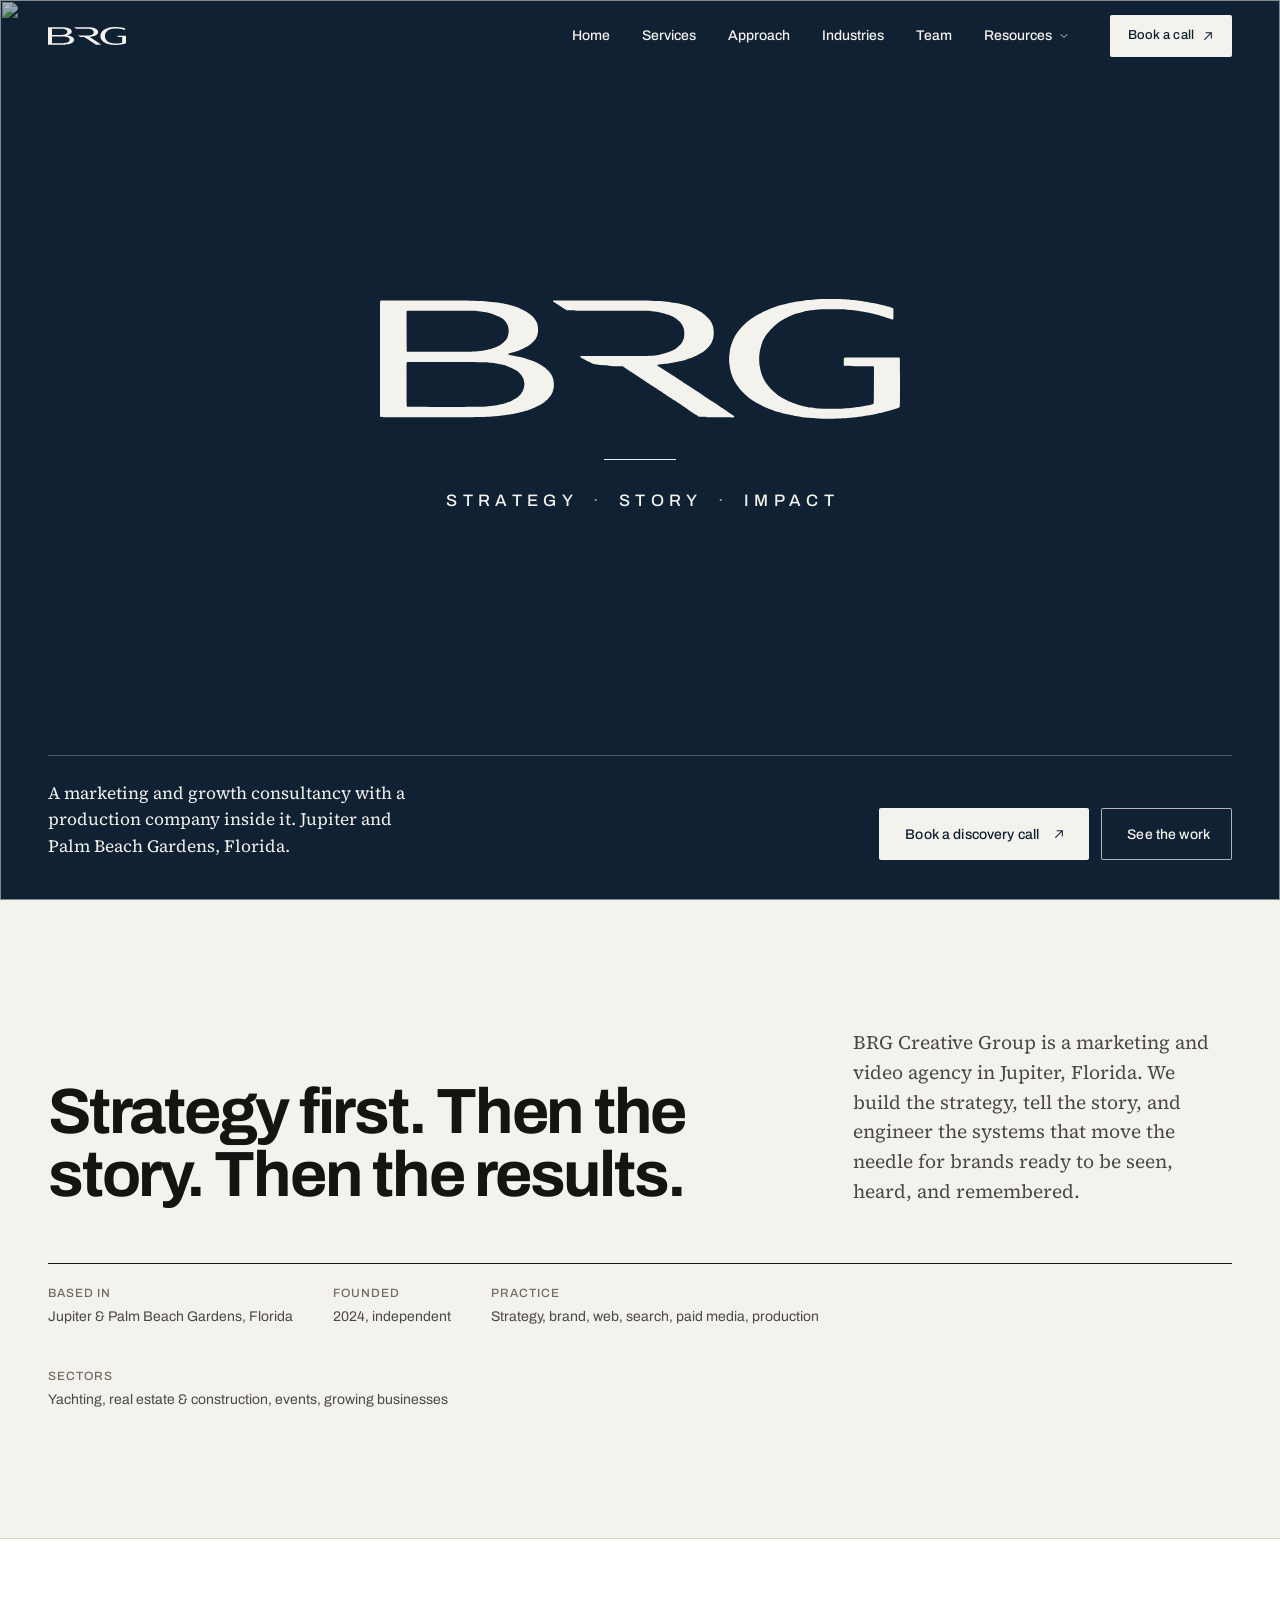
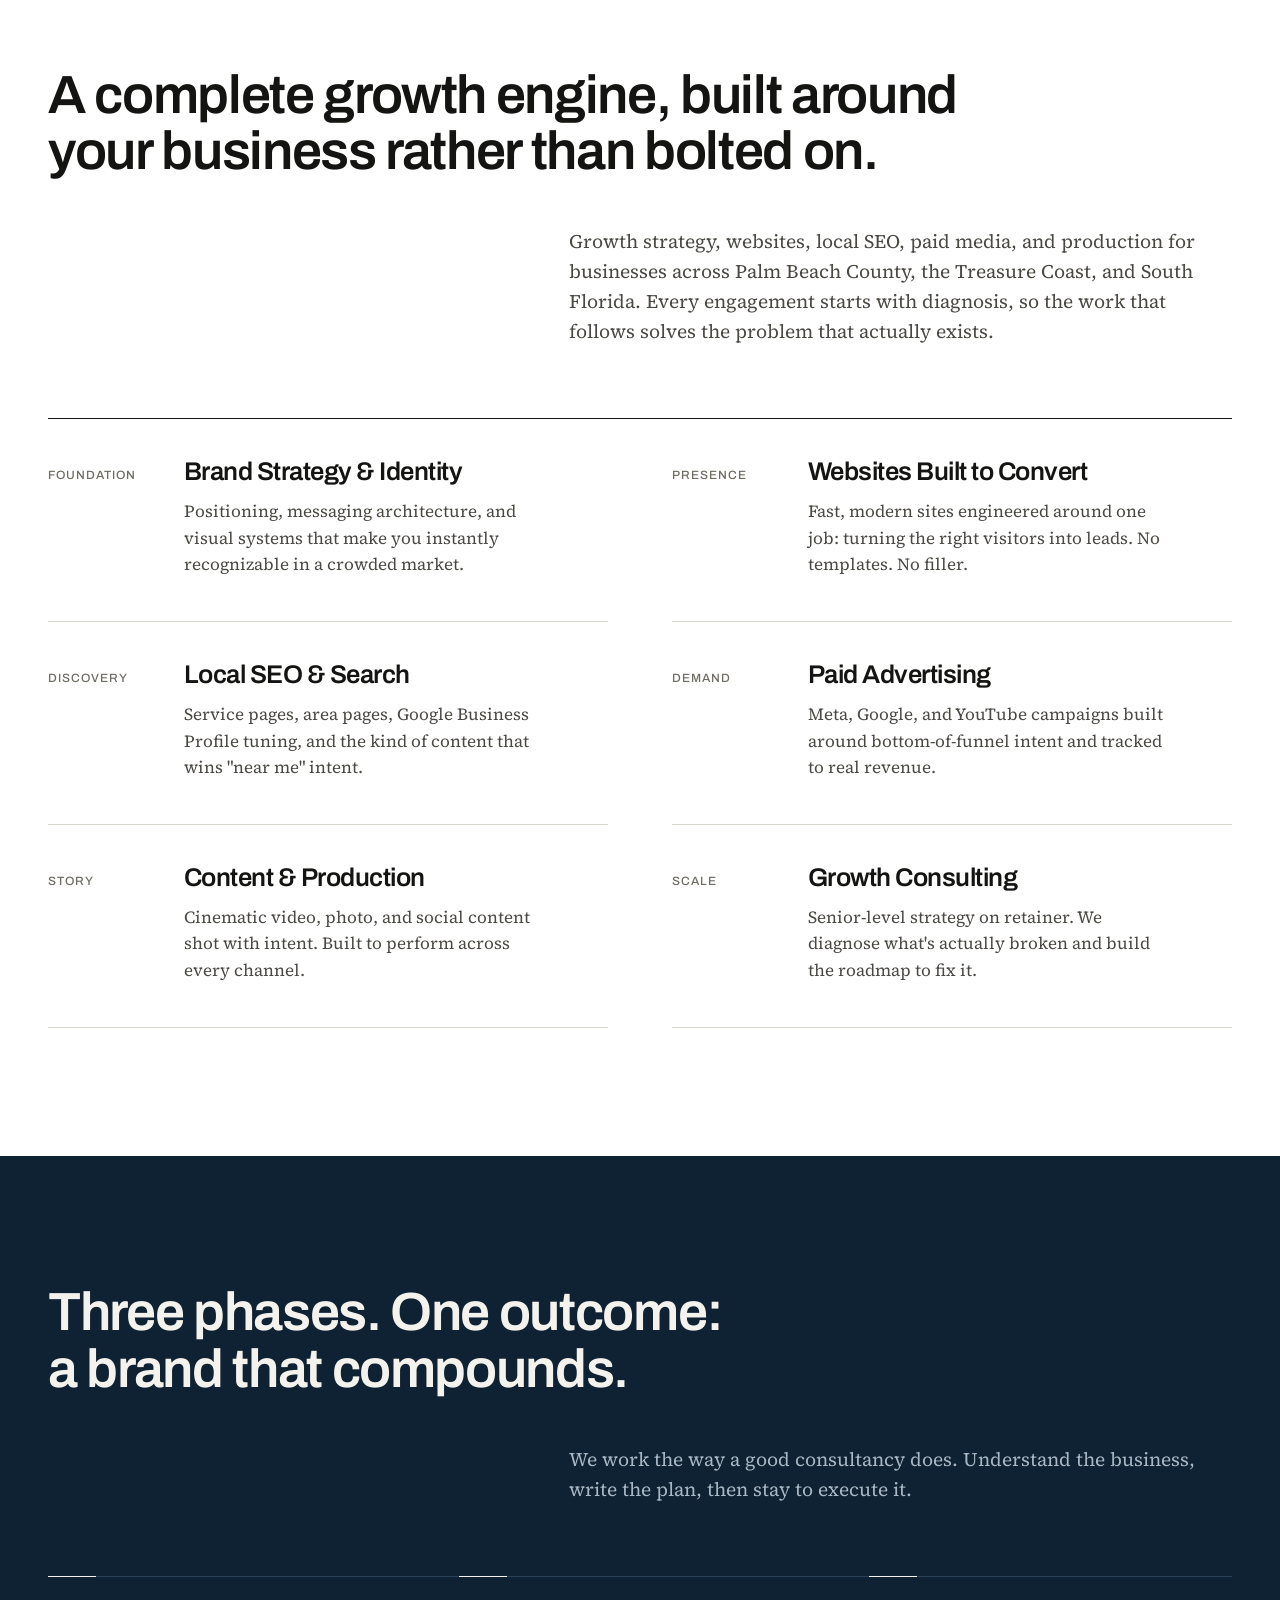
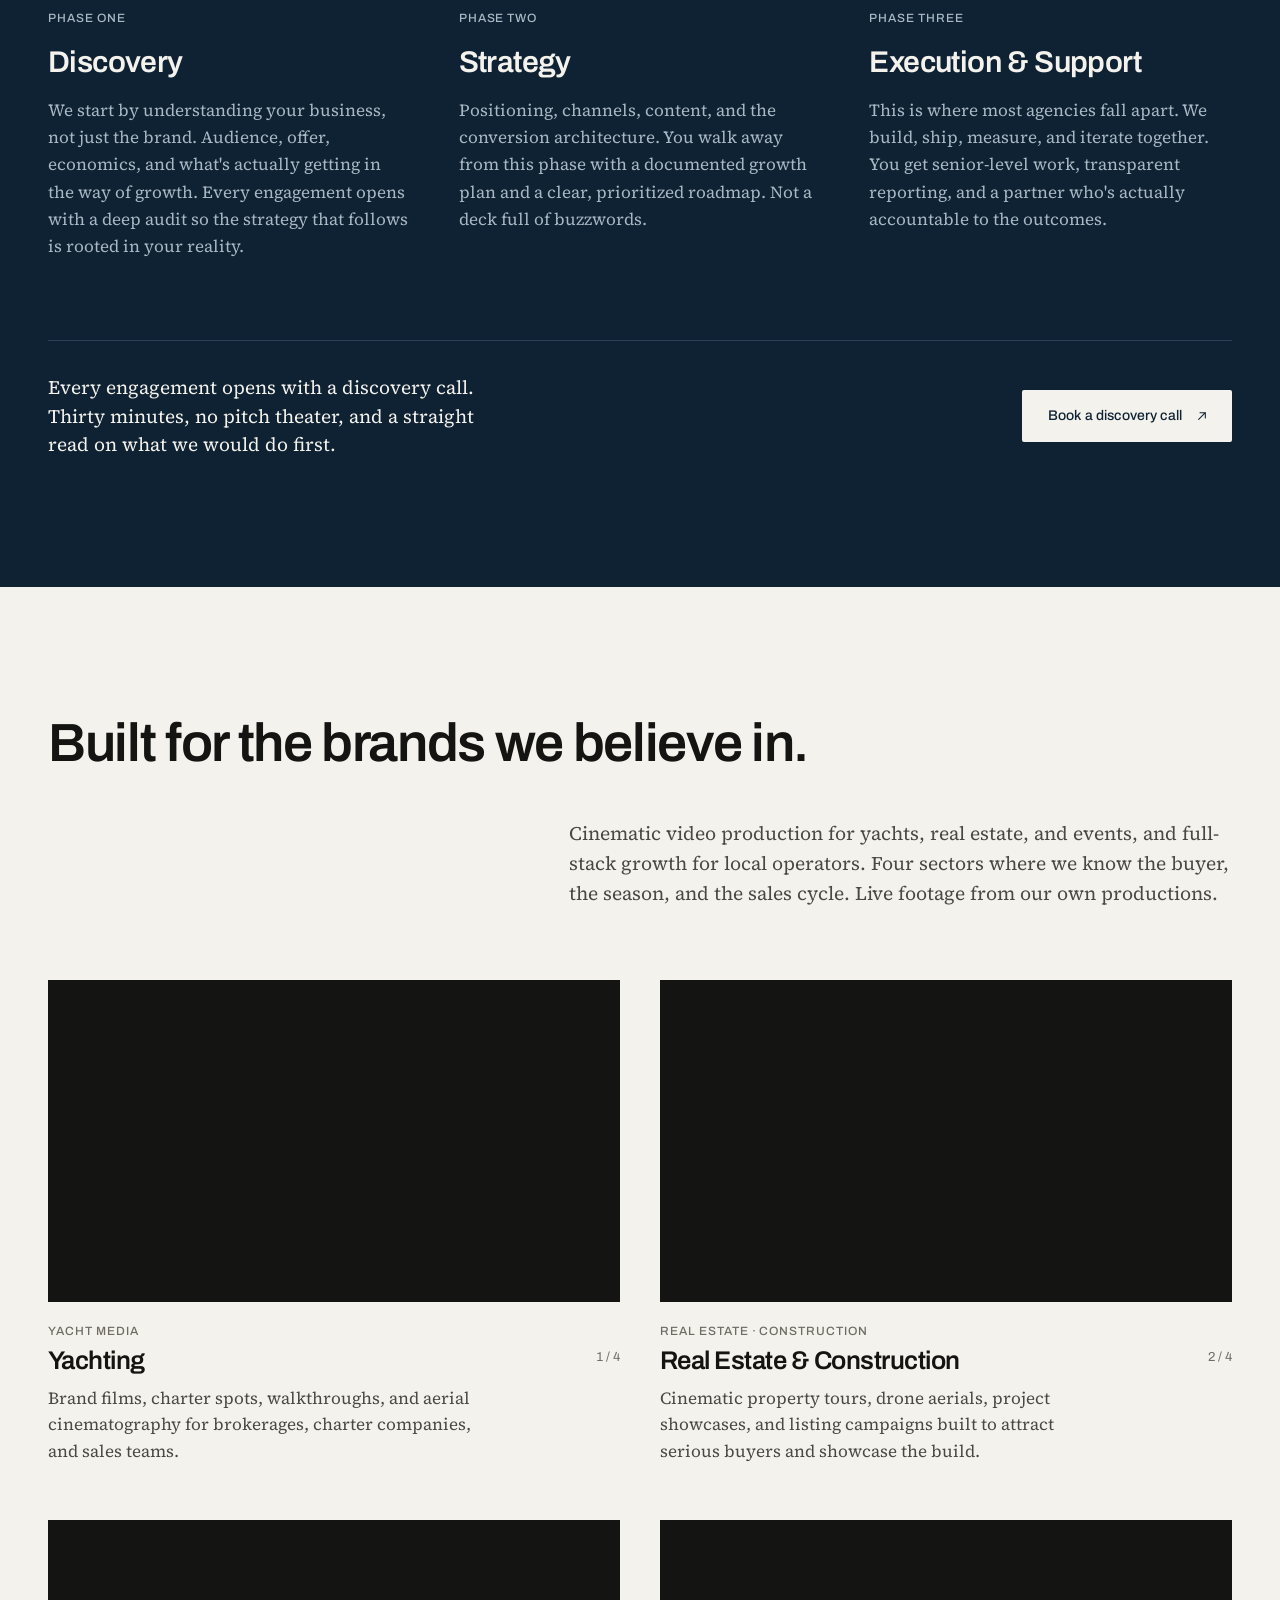
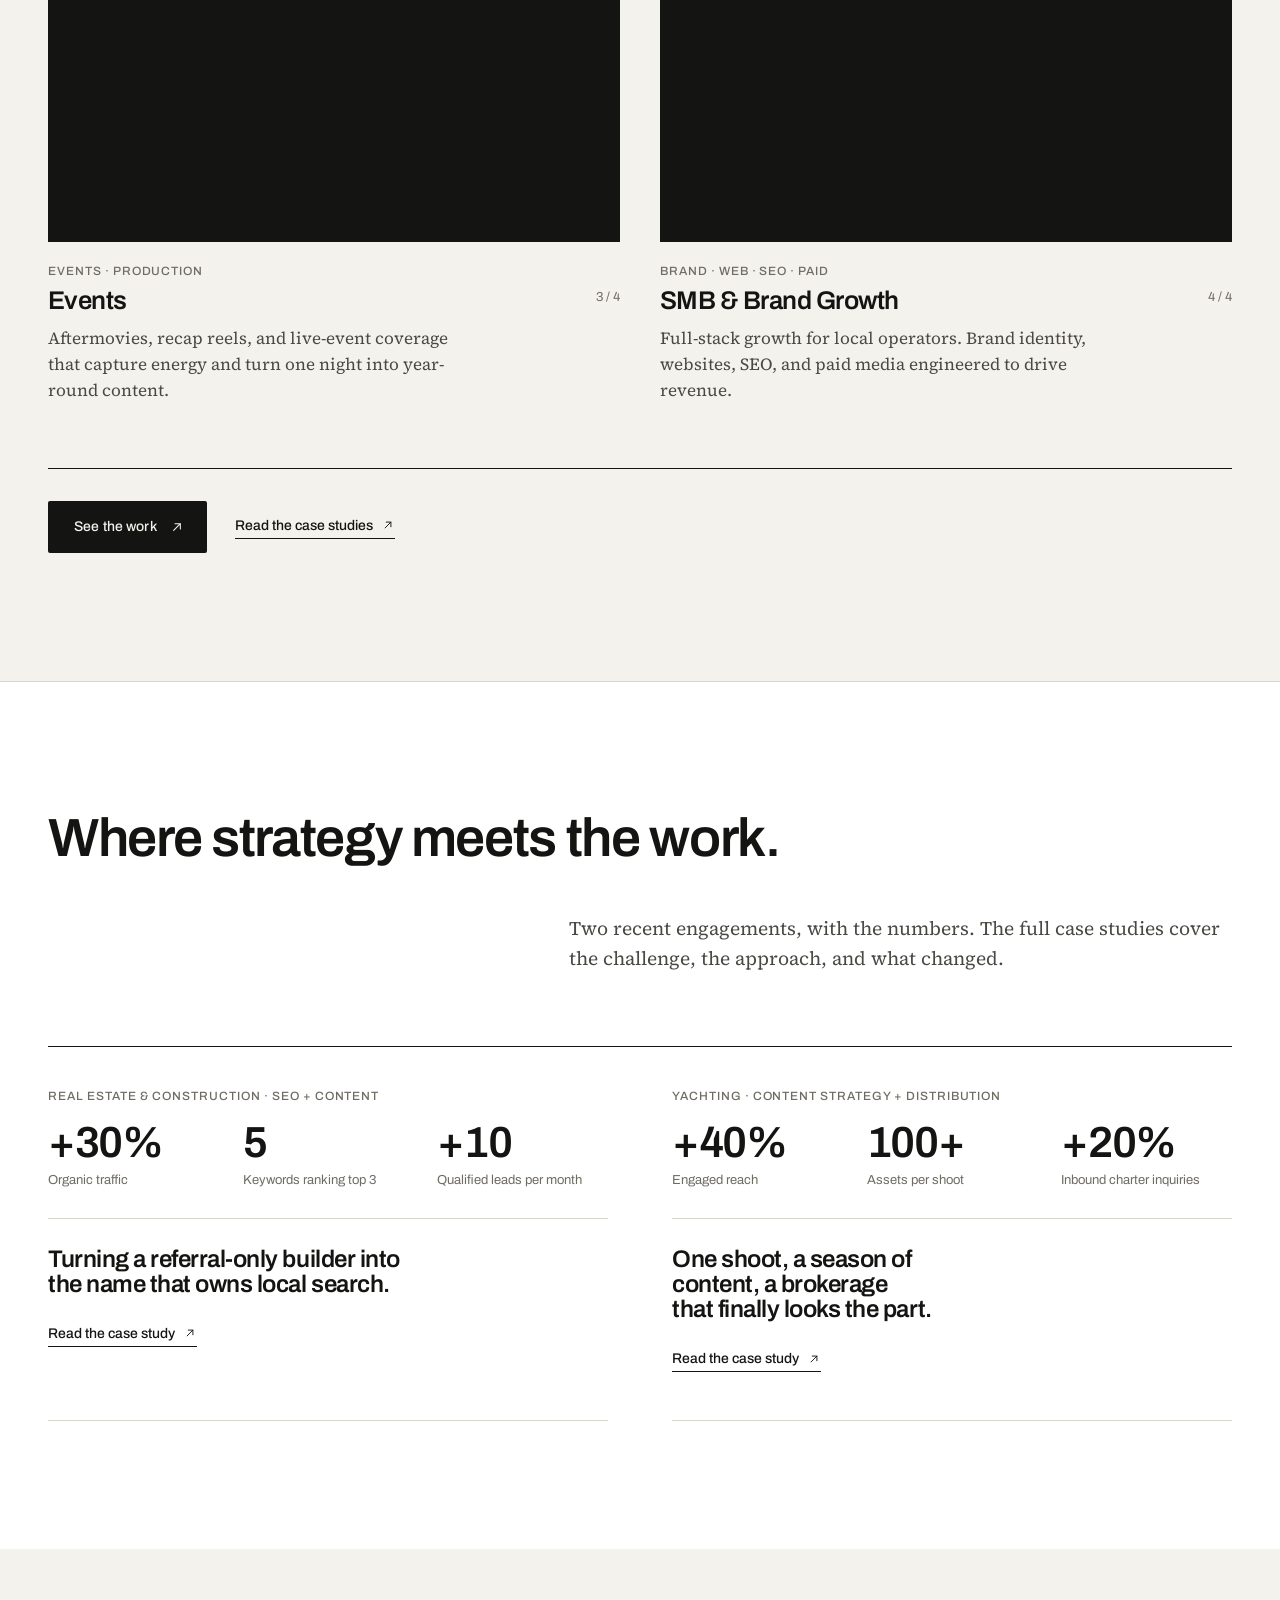
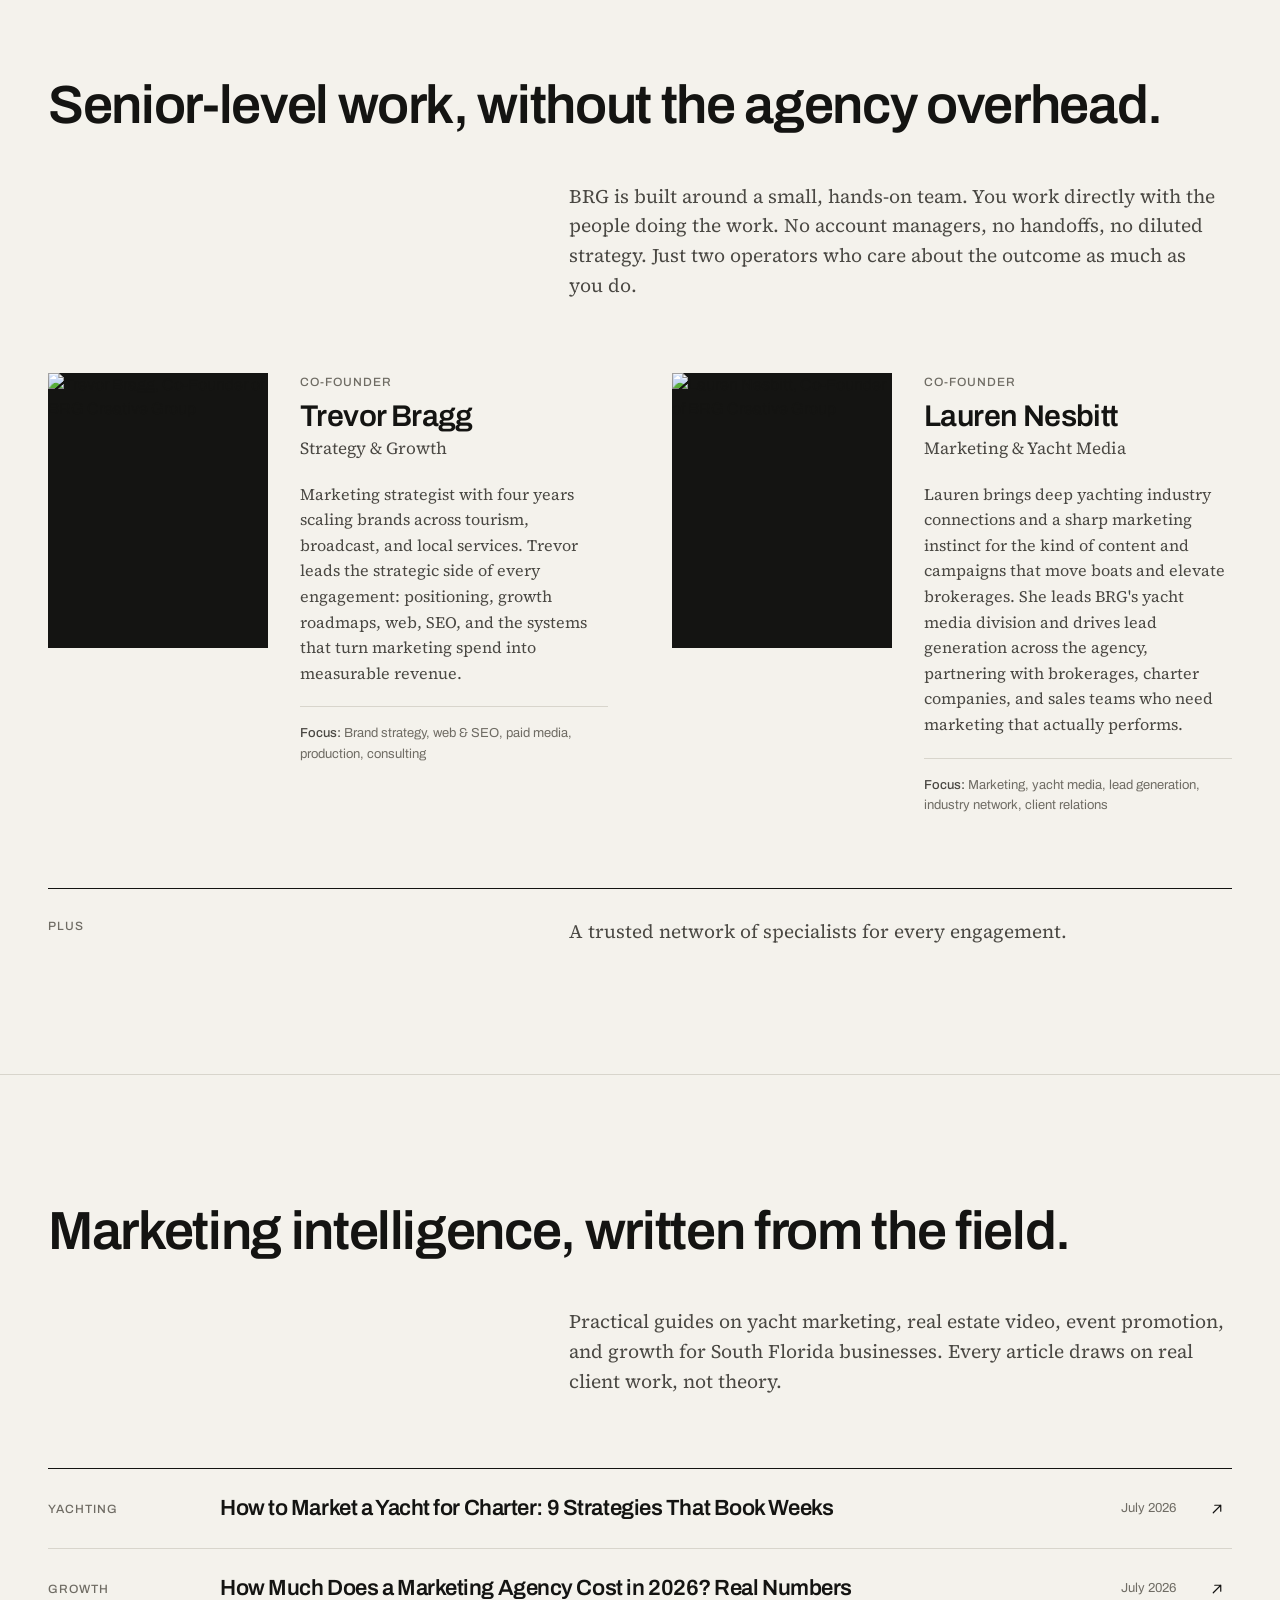
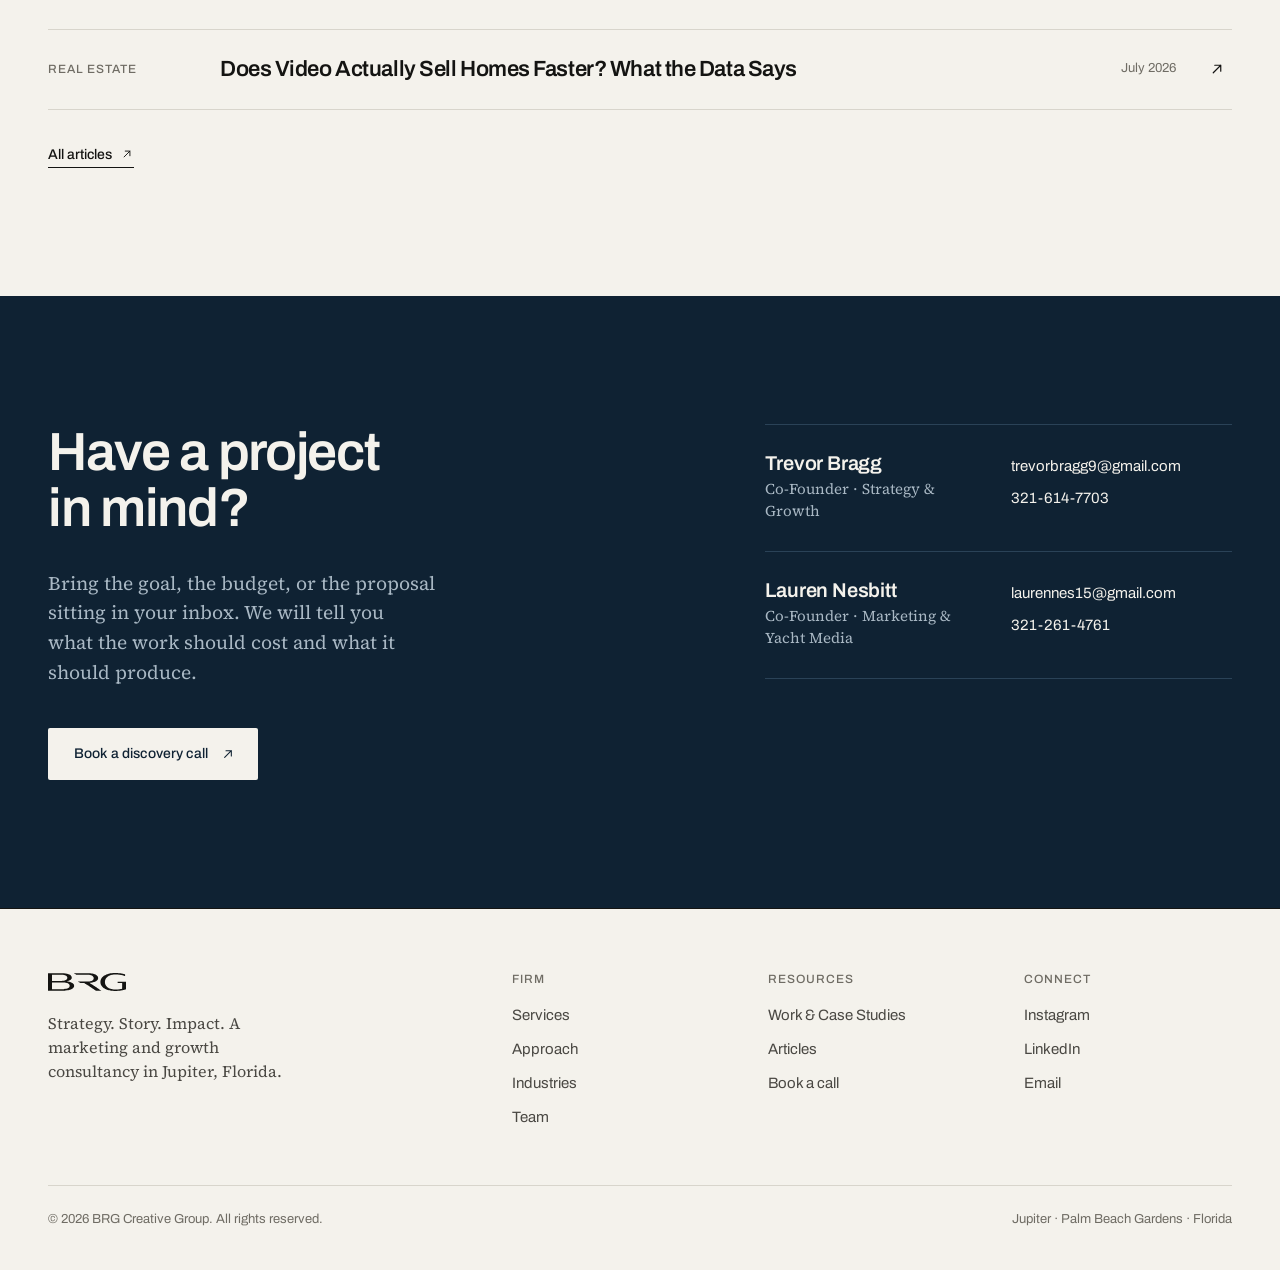
==== commit 059e1356: "Add files via upload" ====
--- a/index.html
+++ b/index.html
@@ -59,7 +59,7 @@
     overflow: hidden;
   }
   .hero-video { position: absolute; inset: 0; }
-  .hero-video video { width: 100%; height: 100%; object-fit: cover; display: block; }
+  .hero-video img, .hero-video video { position: absolute; inset: 0; width: 100%; height: 100%; object-fit: cover; display: block; }
   .hero-tint { position: absolute; inset: 0; background: rgba(15, 34, 51, 0.34); }
   .hero-lockup {
     position: absolute;
@@ -106,12 +106,12 @@
   /* Entrance: one authored moment */
   .js .hero-lockup .mark-svg,
   .js .hero-lockup .rule,
-  .js .hero-lockup .slogan { opacity: 0; animation: heroIn 1100ms var(--ease-out) forwards; }
-  .js .hero-lockup .mark-svg { transform: translateY(18px); animation-delay: 200ms; }
-  .js .hero-lockup .rule { transform: scaleX(0); animation-name: ruleIn; animation-delay: 700ms; animation-duration: 800ms; }
-  .js .hero-lockup .slogan { transform: translateY(10px); animation-delay: 900ms; }
-  .js .hero-foot { opacity: 0; animation: heroIn 900ms var(--ease-out) 1200ms forwards; }
-  .js .hero-video { opacity: 0; animation: fadeIn 1400ms var(--ease-out) forwards; }
+  .js .hero-lockup .slogan { opacity: 0; animation: heroIn 900ms var(--ease-out) forwards; }
+  .js .hero-lockup .mark-svg { transform: translateY(18px); animation-delay: 60ms; }
+  .js .hero-lockup .rule { transform: scaleX(0); animation-name: ruleIn; animation-delay: 380ms; animation-duration: 700ms; }
+  .js .hero-lockup .slogan { transform: translateY(10px); animation-delay: 520ms; }
+  .js .hero-foot { opacity: 0; animation: heroIn 700ms var(--ease-out) 250ms forwards; }
+  .js .hero-video video { opacity: 0; animation: fadeIn 900ms var(--ease-out) 200ms forwards; }
   @keyframes heroIn { to { opacity: 1; transform: none; } }
   @keyframes ruleIn { to { opacity: 1; transform: scaleX(1); } }
   @keyframes fadeIn { to { opacity: 1; } }
@@ -312,7 +312,7 @@
     .hero-actions .btn { width: 100%; justify-content: center; }
   }
   @media (prefers-reduced-motion: reduce) {
-    .js .hero-lockup .mark-svg, .js .hero-lockup .rule, .js .hero-lockup .slogan, .js .hero-foot, .js .hero-video { opacity: 1; transform: none; animation: none; }
+    .js .hero-lockup .mark-svg, .js .hero-lockup .rule, .js .hero-lockup .slogan, .js .hero-foot, .js .hero-video video { opacity: 1; transform: none; animation: none; }
   }
 </style>
 </head>
@@ -355,9 +355,8 @@
 <!-- HERO -->
 <section class="hero" data-hero>
   <div class="hero-video">
-    <video data-autoplay muted loop playsinline preload="auto" poster="/assets/yachting-poster.jpg" aria-hidden="true">
-      <source src="/assets/yachting-loop.mp4" type="video/mp4">
-    </video>
+    <img class="hero-poster" src="/assets/yachting-poster.webp" alt="" width="1920" height="1080" fetchpriority="high" decoding="async">
+    <video data-autoplay data-src="/assets/yachting-loop.mp4" data-eager muted loop playsinline preload="none" aria-hidden="true"></video>
   </div>
   <div class="hero-tint" aria-hidden="true"></div>
   <div class="hero-lockup" role="img" aria-label="BRG Creative Group. Strategy. Story. Impact.">
@@ -488,9 +487,7 @@
 
       <div class="industry reveal">
         <div class="media r-16-9">
-          <video data-autoplay muted loop playsinline preload="metadata" poster="/assets/yachting-poster.jpg" aria-hidden="true">
-            <source src="/assets/yachting-loop.mp4" type="video/mp4">
-          </video>
+          <video data-autoplay data-src="/assets/yachting-loop.mp4" muted loop playsinline preload="none" data-poster="/assets/yachting-poster.webp" aria-hidden="true"></video>
         </div>
         <div class="meta">
           <div>
@@ -504,9 +501,7 @@
 
       <div class="industry reveal" data-delay="1">
         <div class="media r-16-9">
-          <video data-autoplay muted loop playsinline preload="metadata" poster="/assets/realestate-poster.jpg" aria-hidden="true">
-            <source src="/assets/realestate-loop.mp4" type="video/mp4">
-          </video>
+          <video data-autoplay data-src="/assets/realestate-loop.mp4" muted loop playsinline preload="none" data-poster="/assets/realestate-poster.webp" aria-hidden="true"></video>
         </div>
         <div class="meta">
           <div>
@@ -520,9 +515,7 @@
 
       <div class="industry reveal">
         <div class="media r-16-9">
-          <video data-autoplay muted loop playsinline preload="metadata" poster="/assets/events-poster.jpg" aria-hidden="true">
-            <source src="/assets/events-loop.mp4" type="video/mp4">
-          </video>
+          <video data-autoplay data-src="/assets/events-loop.mp4" muted loop playsinline preload="none" data-poster="/assets/events-poster.webp" aria-hidden="true"></video>
         </div>
         <div class="meta">
           <div>
@@ -536,9 +529,7 @@
 
       <div class="industry reveal" data-delay="1">
         <div class="media r-16-9">
-          <video data-autoplay muted loop playsinline preload="metadata" poster="/assets/smb-poster.jpg" aria-hidden="true">
-            <source src="/assets/smb-loop.mp4" type="video/mp4">
-          </video>
+          <video data-autoplay data-src="/assets/smb-loop.mp4" muted loop playsinline preload="none" data-poster="/assets/smb-poster.webp" aria-hidden="true"></video>
         </div>
         <div class="meta">
           <div>
@@ -600,7 +591,7 @@
     <div class="team">
       <div class="member reveal">
         <div class="media r-4-5">
-          <img src="/assets/trevor-headshot.jpg" alt="Trevor Bragg, Co-Founder of BRG Creative Group" loading="lazy" width="1000" height="1250">
+          <img src="/assets/trevor-headshot.webp" alt="Trevor Bragg, Co-Founder of BRG Creative Group" loading="lazy" width="800" height="1000">
         </div>
         <div>
           <div class="label">Co-founder</div>
@@ -612,7 +603,7 @@
       </div>
       <div class="member reveal" data-delay="1">
         <div class="media r-4-5">
-          <img src="/assets/lauren-headshot.jpg" alt="Lauren Nesbitt, Co-Founder of BRG Creative Group" loading="lazy" width="1000" height="1250">
+          <img src="/assets/lauren-headshot.webp" alt="Lauren Nesbitt, Co-Founder of BRG Creative Group" loading="lazy" width="800" height="1000">
         </div>
         <div>
           <div class="label">Co-founder</div>
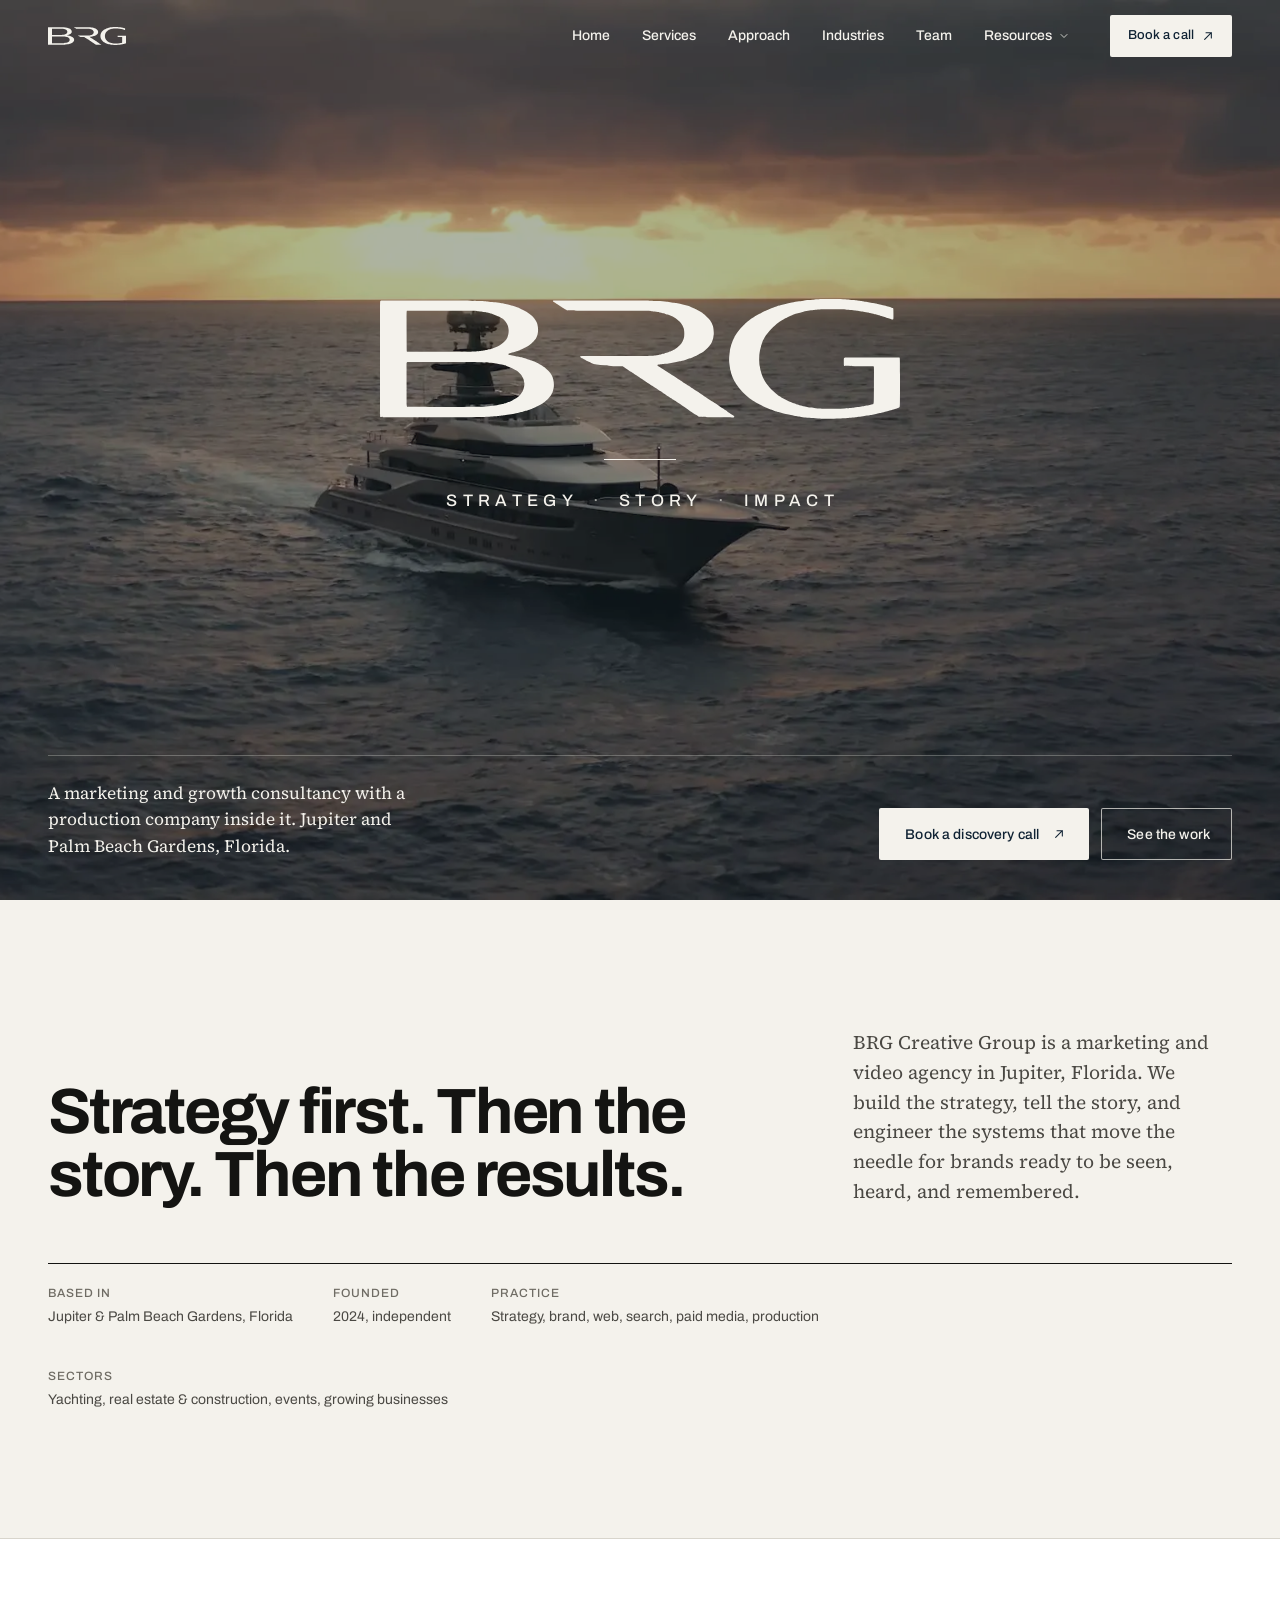
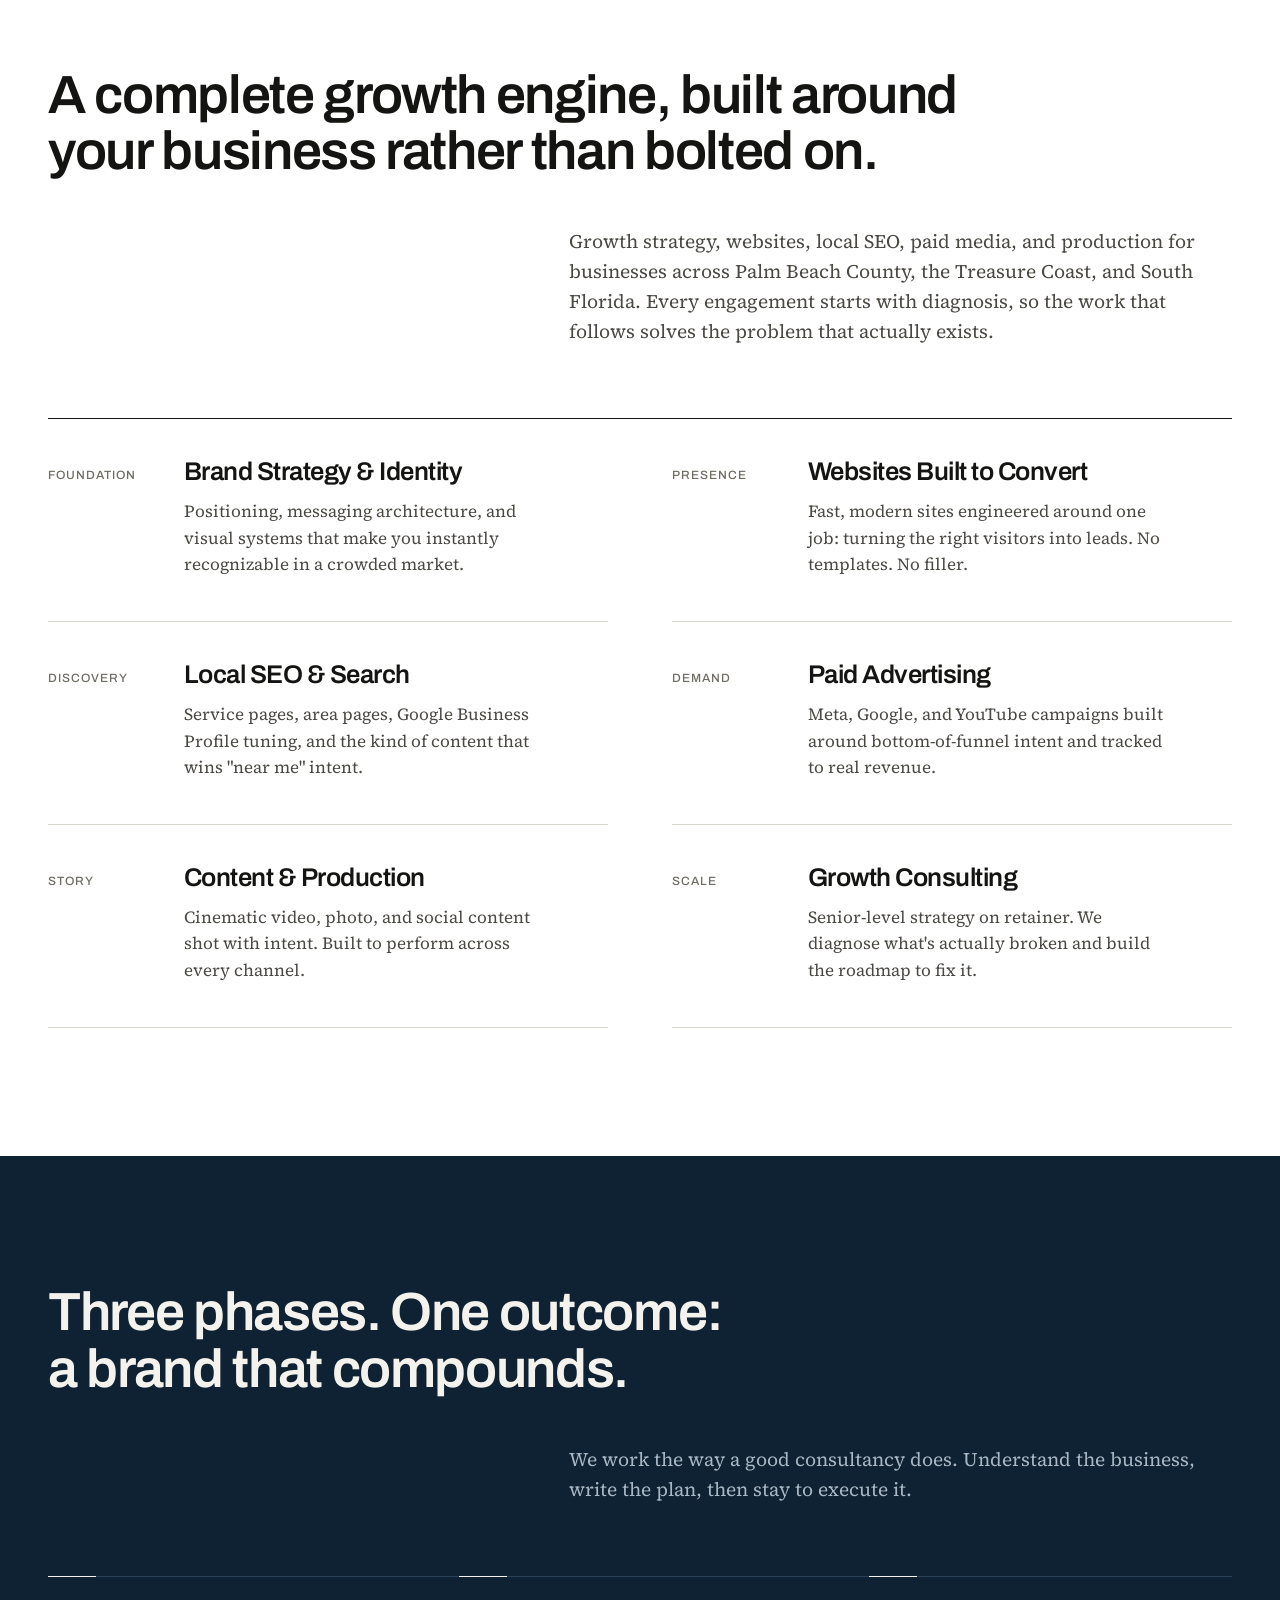
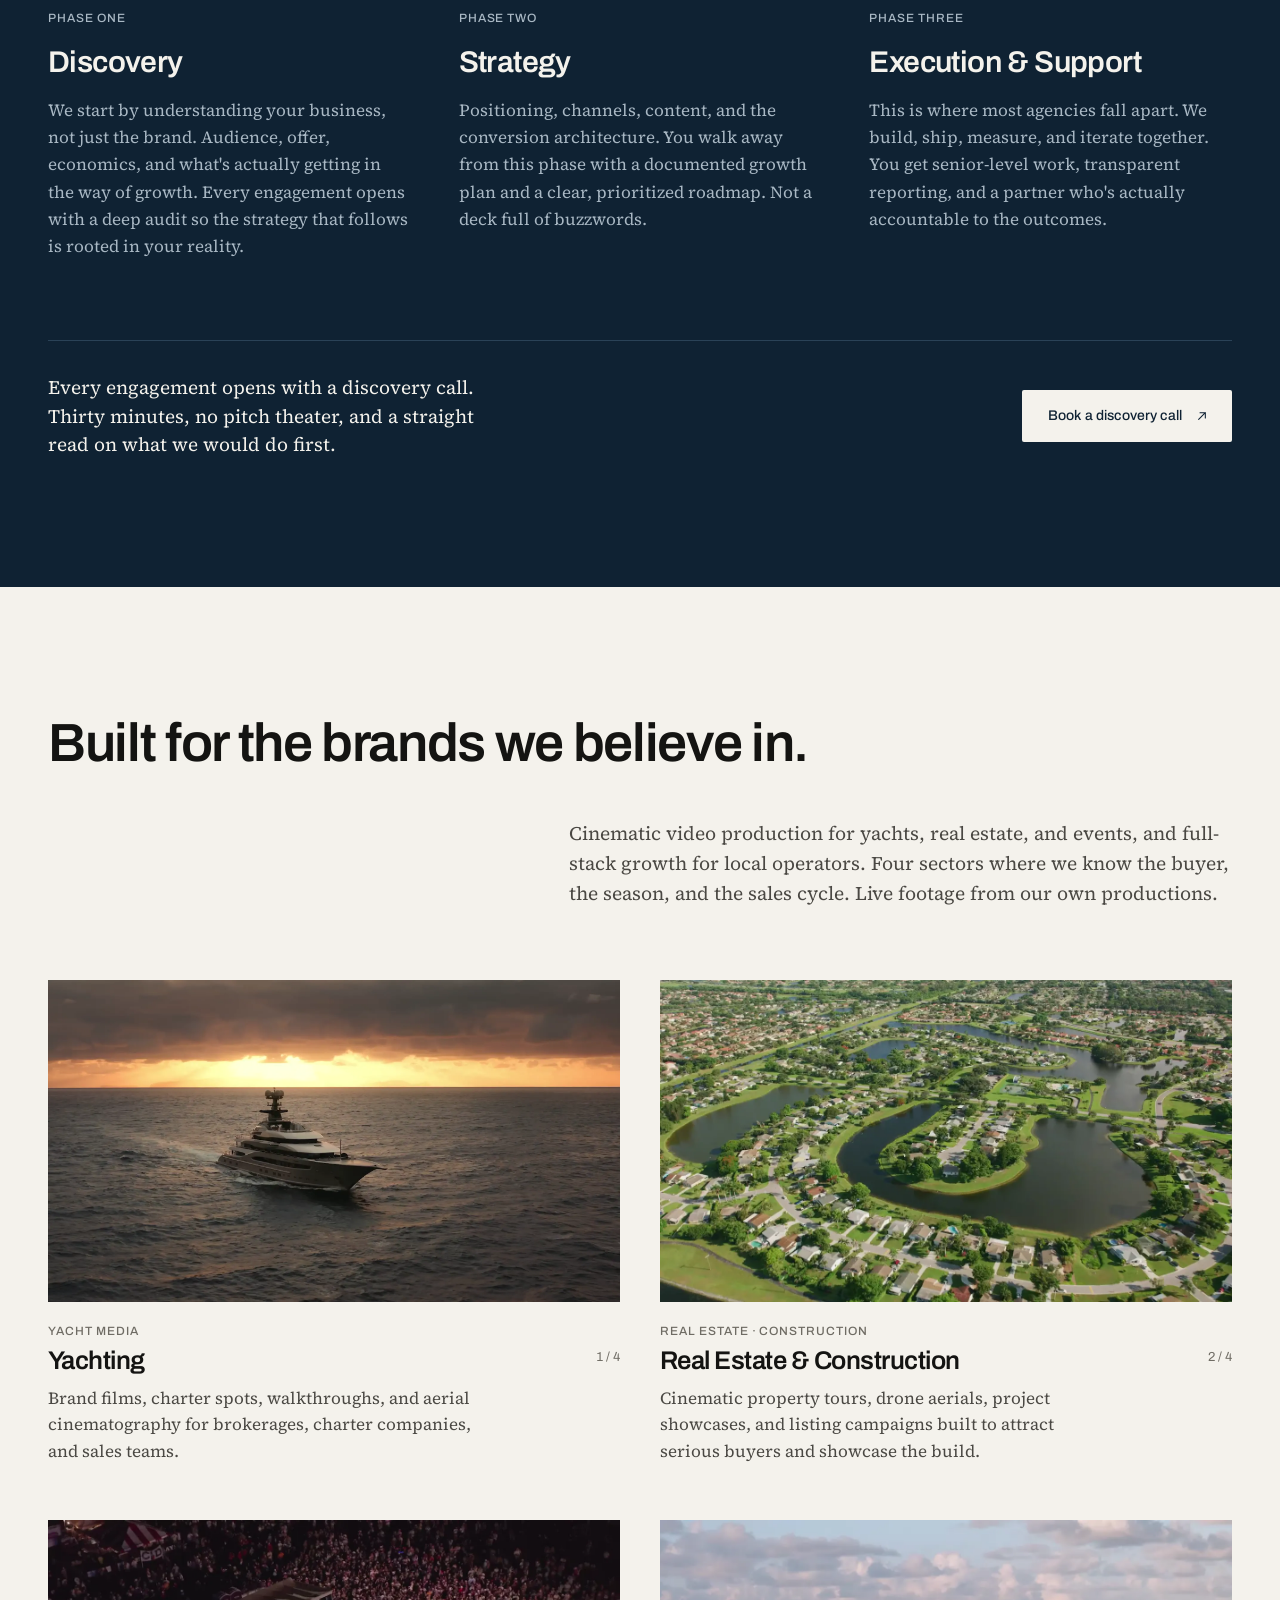
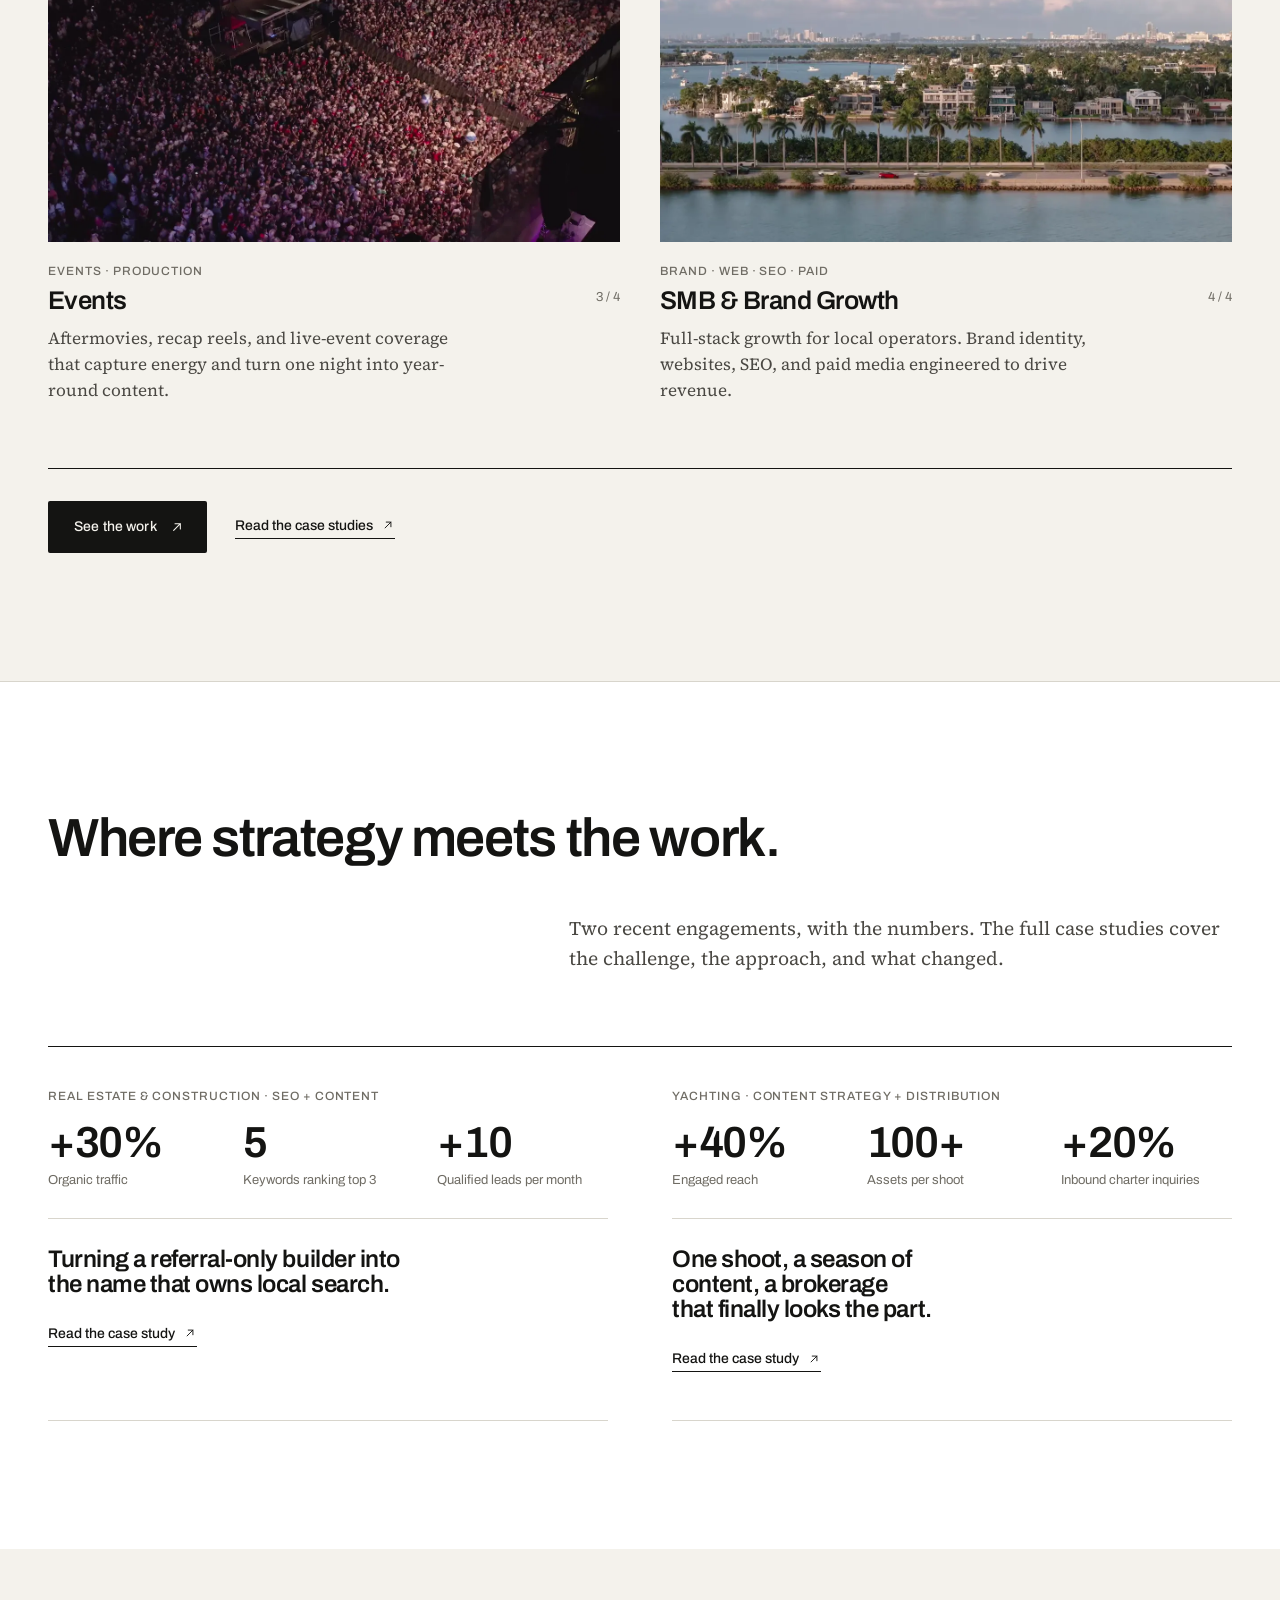
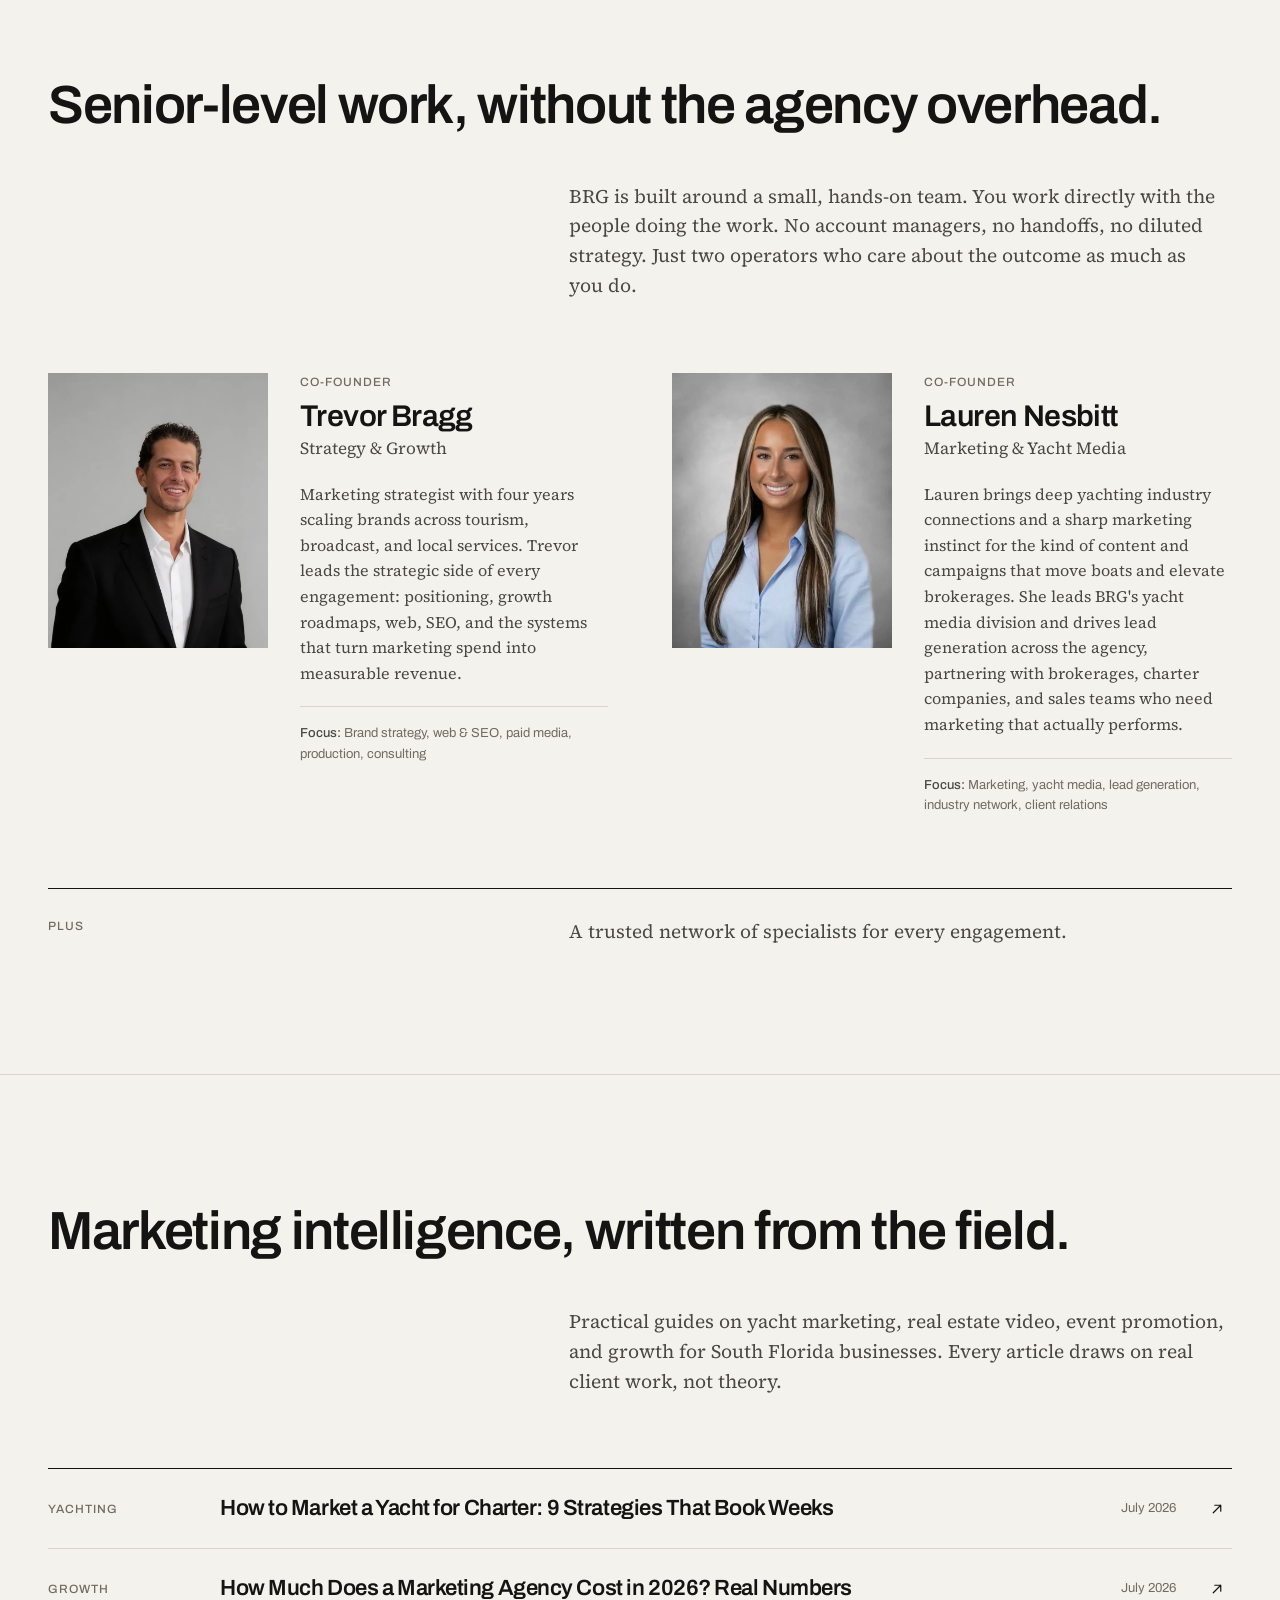
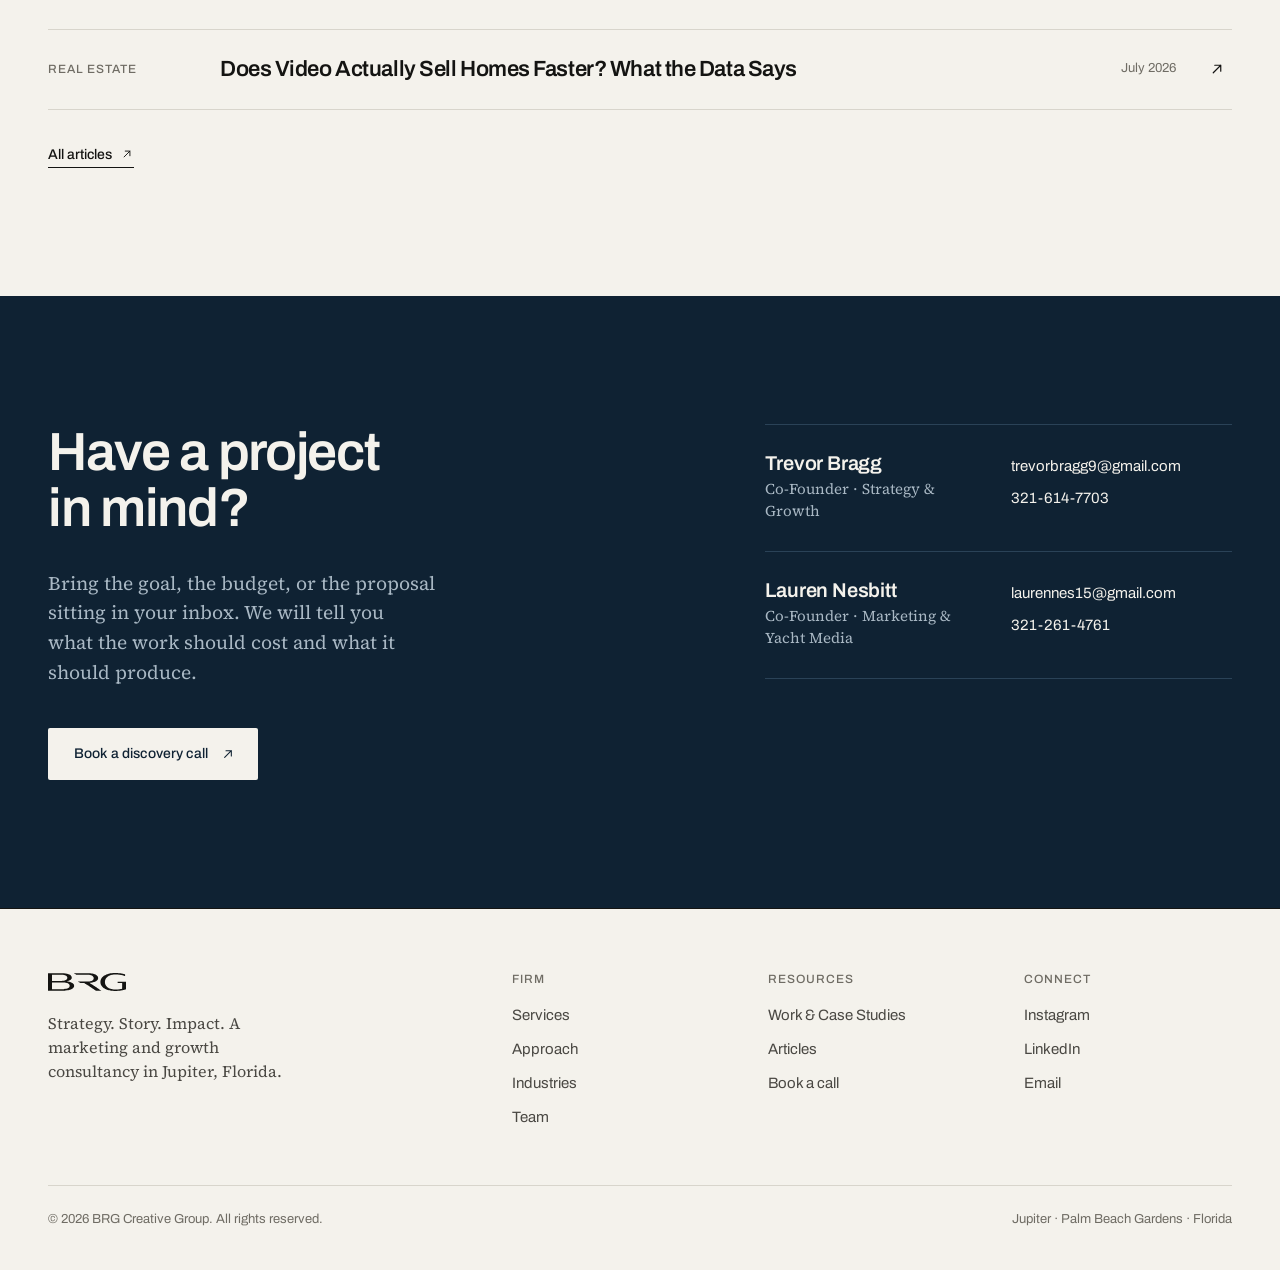
==== commit ecd0e893: "Add files via upload" ====
--- a/index.html
+++ b/index.html
@@ -487,7 +487,8 @@
 
       <div class="industry reveal">
         <div class="media r-16-9">
-          <video data-autoplay data-src="/assets/yachting-loop.mp4" muted loop playsinline preload="none" data-poster="/assets/yachting-poster.webp" aria-hidden="true"></video>
+          <img class="media-poster" src="/assets/yachting-poster.webp" alt="" width="1920" height="1080" loading="lazy" decoding="async">
+          <video data-autoplay data-src="/assets/yachting-loop.mp4" muted loop playsinline preload="none" aria-hidden="true"></video>
         </div>
         <div class="meta">
           <div>
@@ -501,7 +502,8 @@
 
       <div class="industry reveal" data-delay="1">
         <div class="media r-16-9">
-          <video data-autoplay data-src="/assets/realestate-loop.mp4" muted loop playsinline preload="none" data-poster="/assets/realestate-poster.webp" aria-hidden="true"></video>
+          <img class="media-poster" src="/assets/realestate-poster.webp" alt="" width="1280" height="720" loading="lazy" decoding="async">
+          <video data-autoplay data-src="/assets/realestate-loop.mp4" muted loop playsinline preload="none" aria-hidden="true"></video>
         </div>
         <div class="meta">
           <div>
@@ -515,7 +517,8 @@
 
       <div class="industry reveal">
         <div class="media r-16-9">
-          <video data-autoplay data-src="/assets/events-loop.mp4" muted loop playsinline preload="none" data-poster="/assets/events-poster.webp" aria-hidden="true"></video>
+          <img class="media-poster" src="/assets/events-poster.webp" alt="" width="1280" height="720" loading="lazy" decoding="async">
+          <video data-autoplay data-src="/assets/events-loop.mp4" muted loop playsinline preload="none" aria-hidden="true"></video>
         </div>
         <div class="meta">
           <div>
@@ -529,7 +532,8 @@
 
       <div class="industry reveal" data-delay="1">
         <div class="media r-16-9">
-          <video data-autoplay data-src="/assets/smb-loop.mp4" muted loop playsinline preload="none" data-poster="/assets/smb-poster.webp" aria-hidden="true"></video>
+          <img class="media-poster" src="/assets/smb-poster.webp" alt="" width="1280" height="720" loading="lazy" decoding="async">
+          <video data-autoplay data-src="/assets/smb-loop.mp4" muted loop playsinline preload="none" aria-hidden="true"></video>
         </div>
         <div class="meta">
           <div>
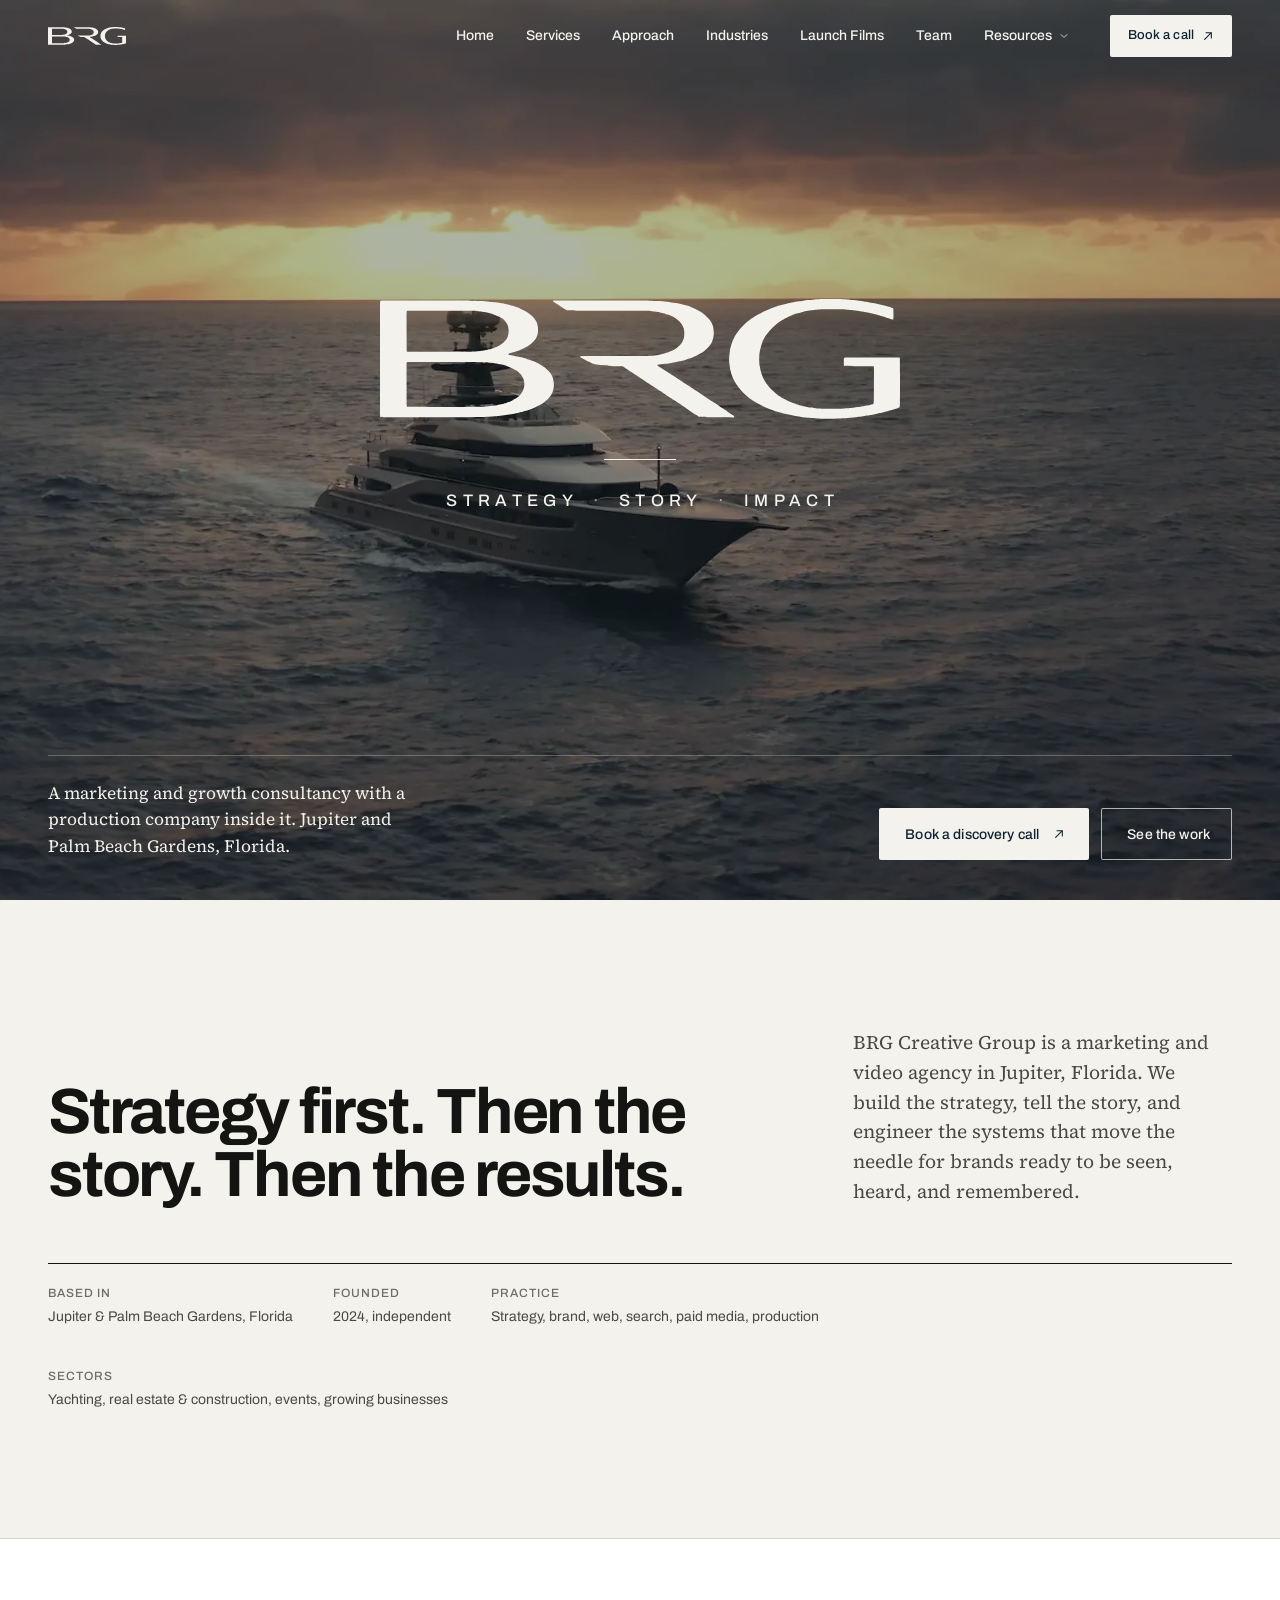
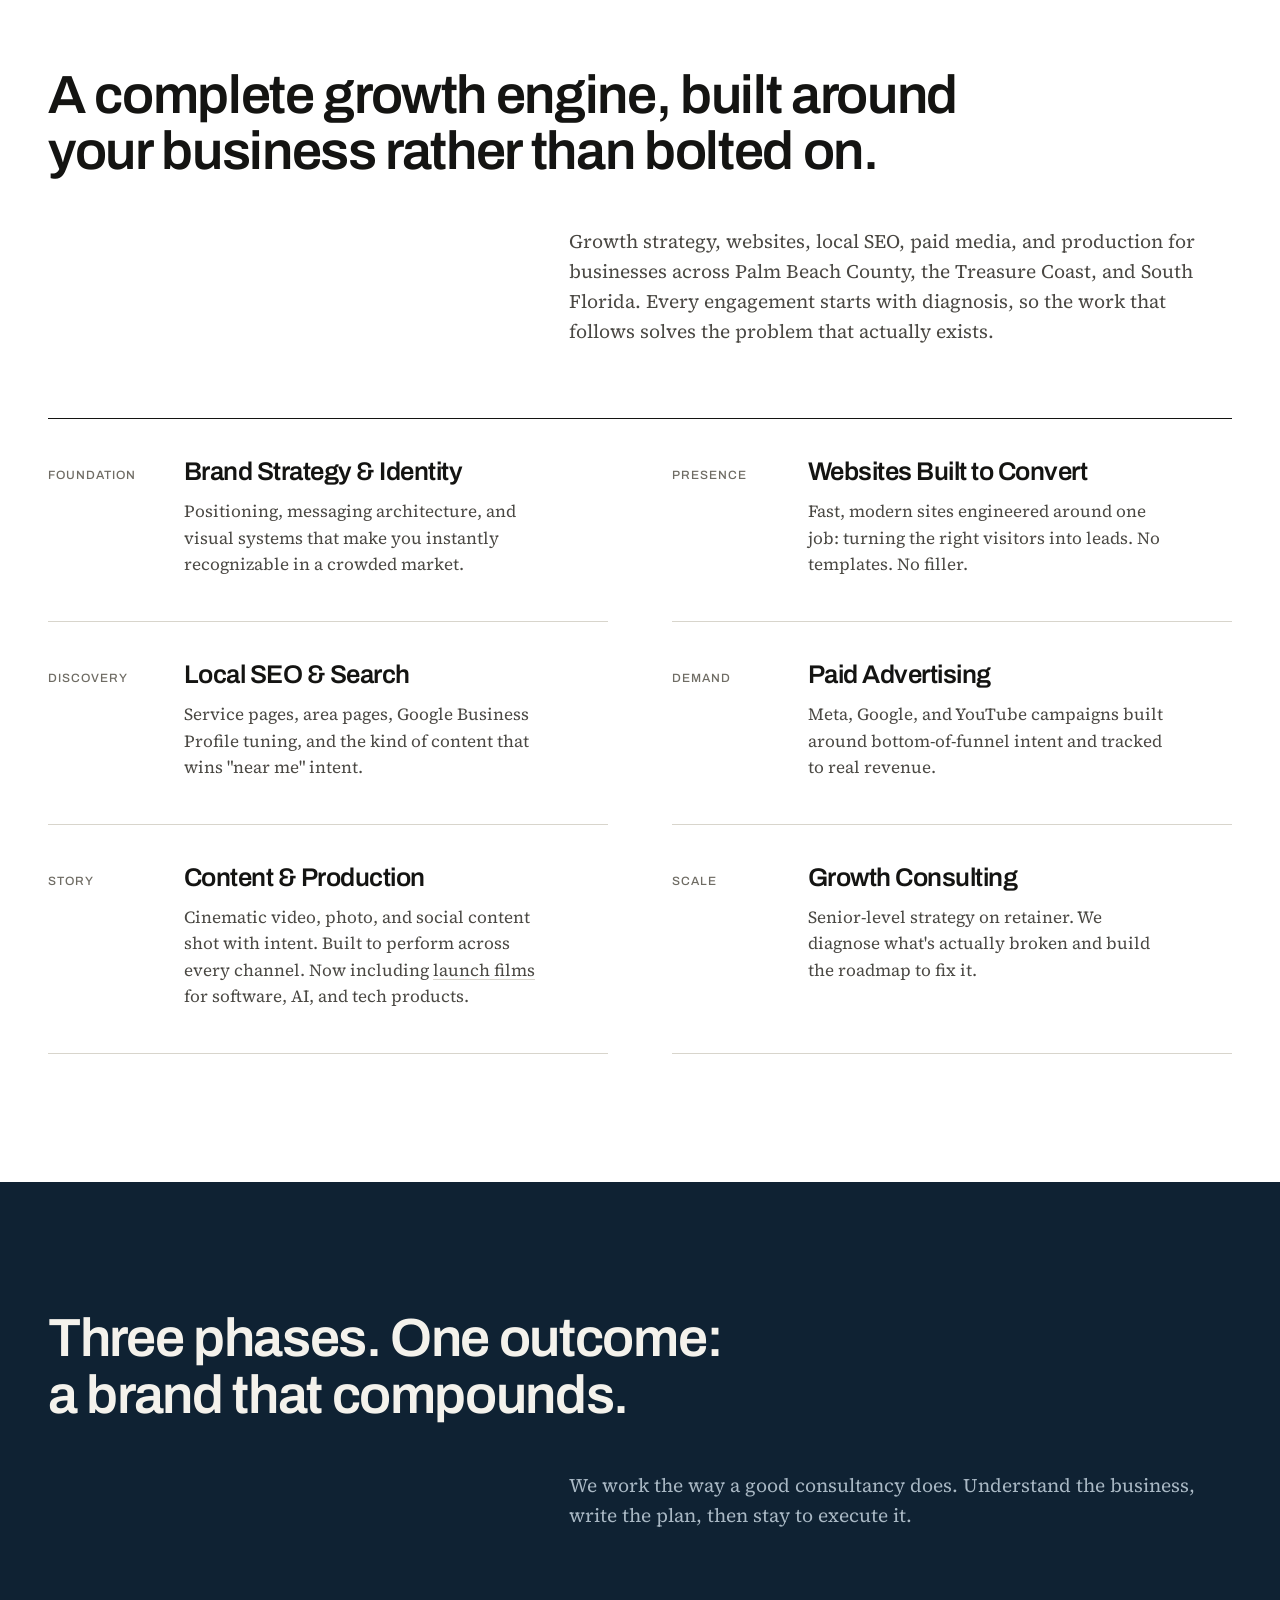
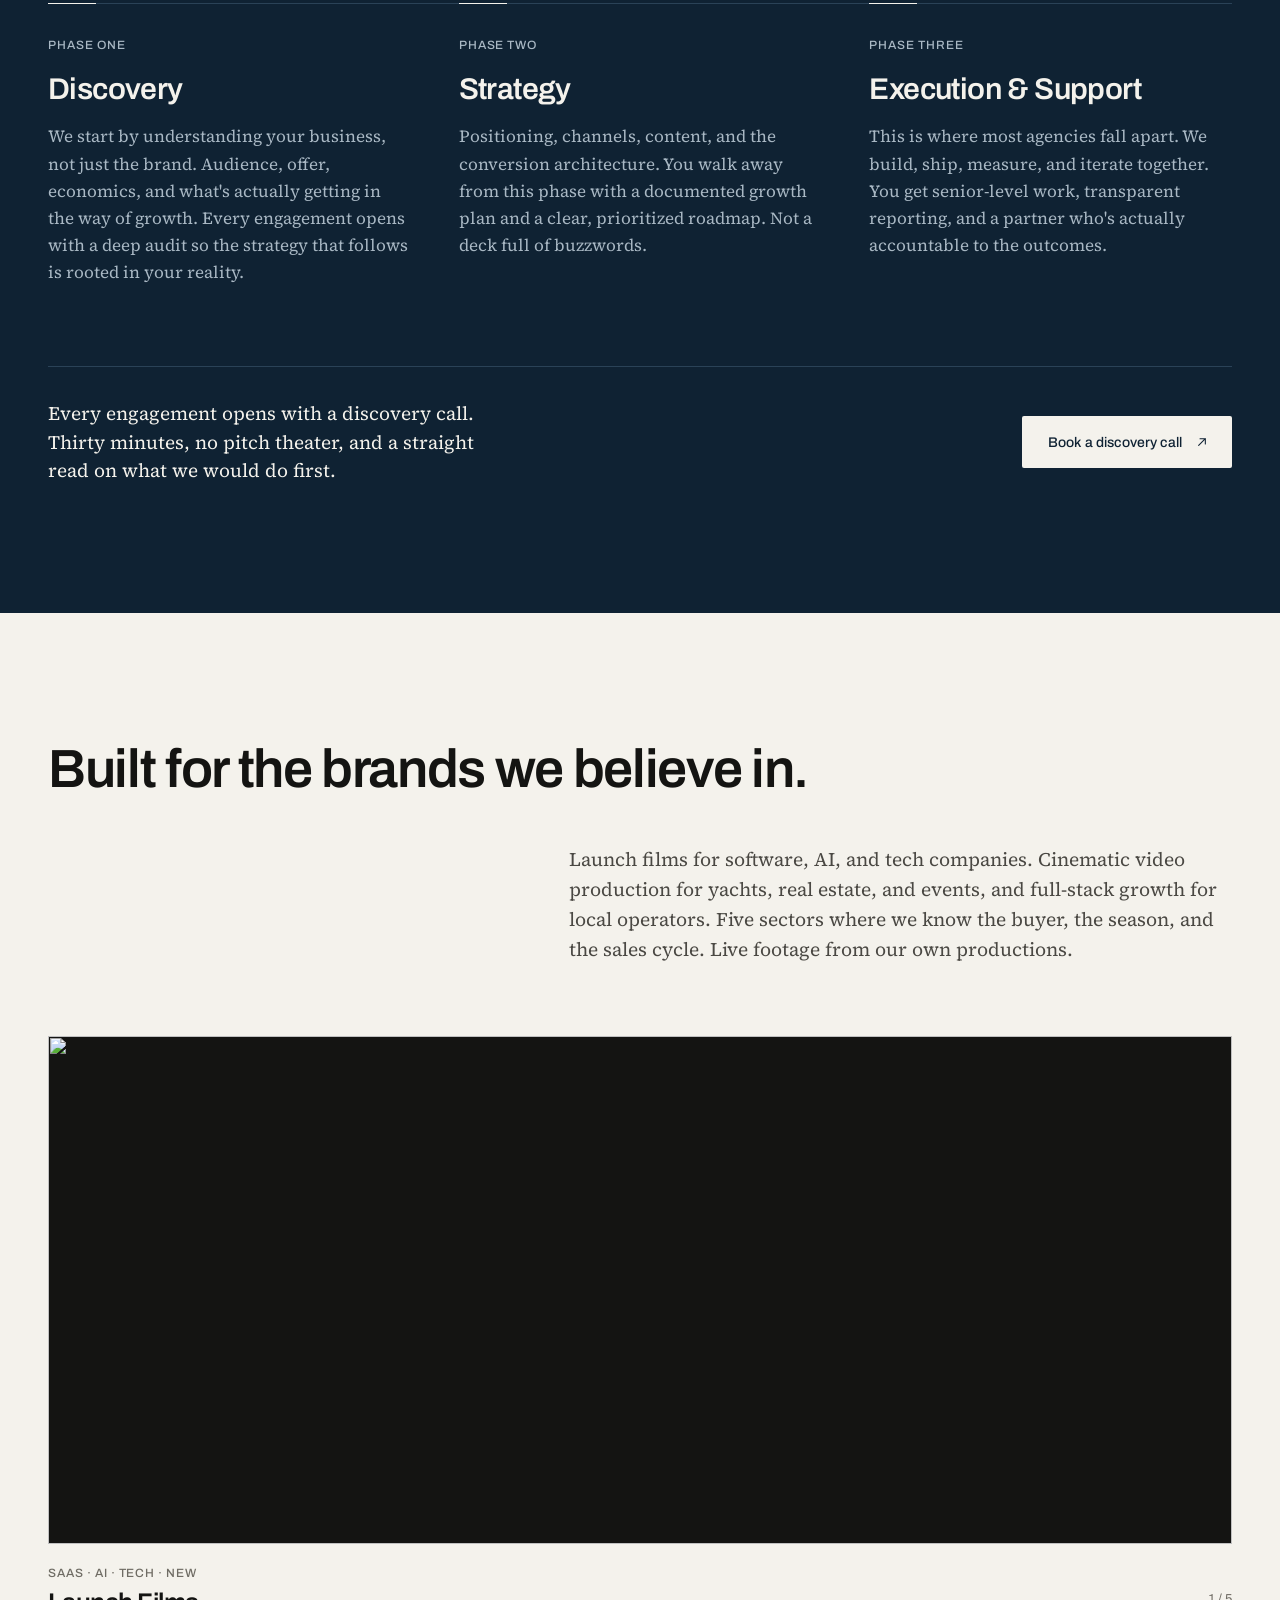
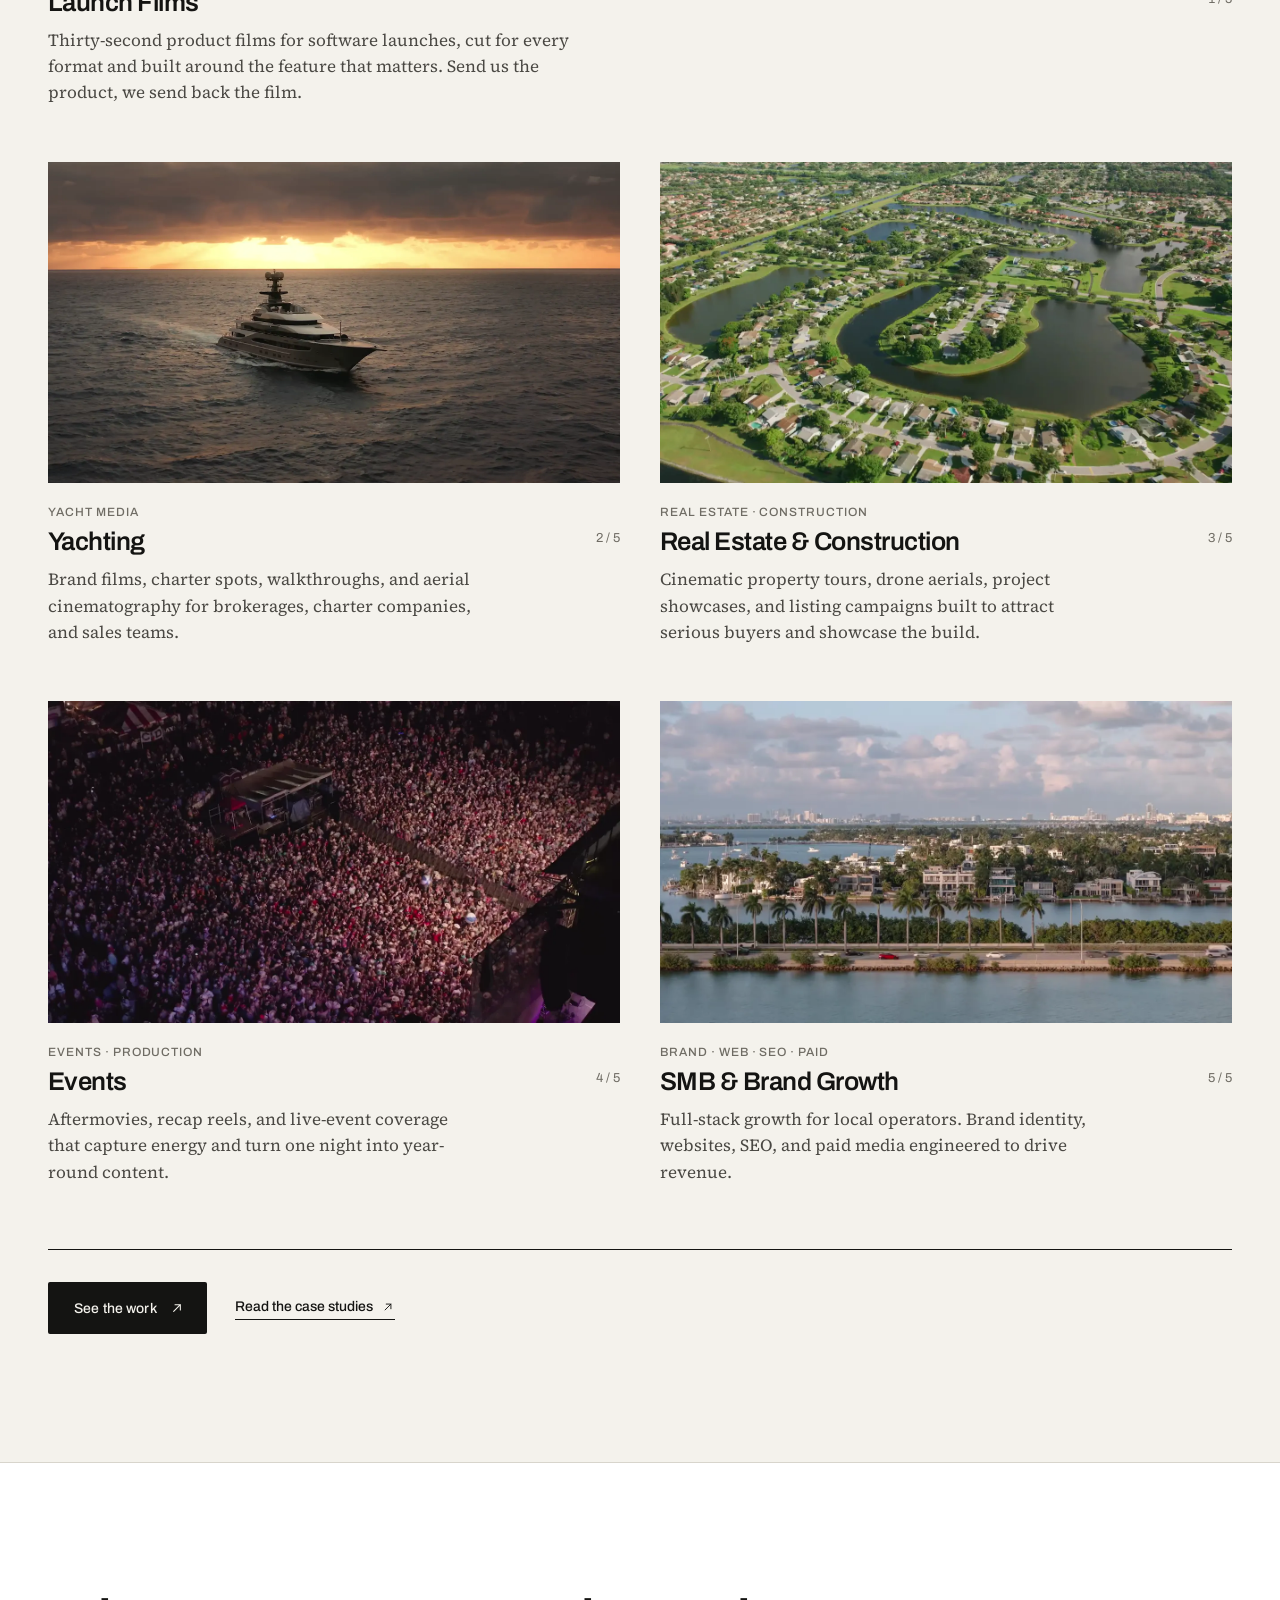
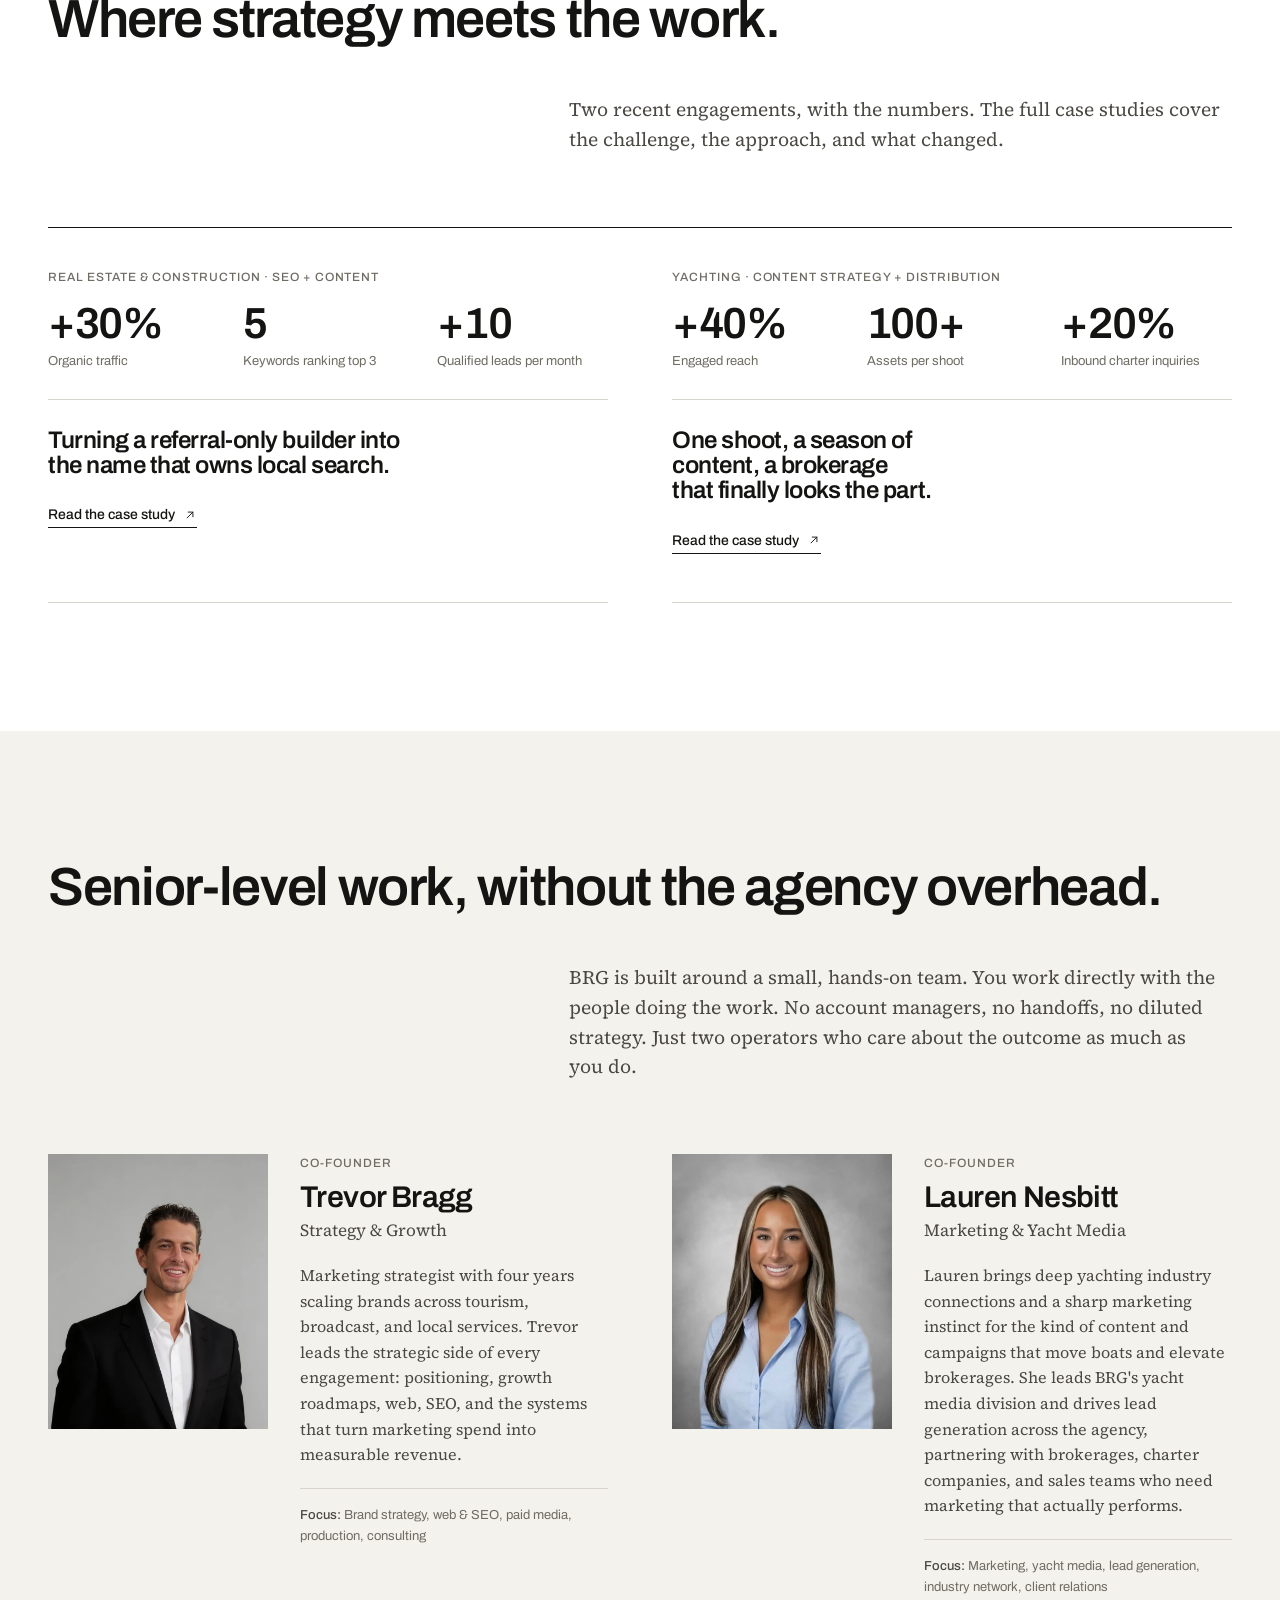
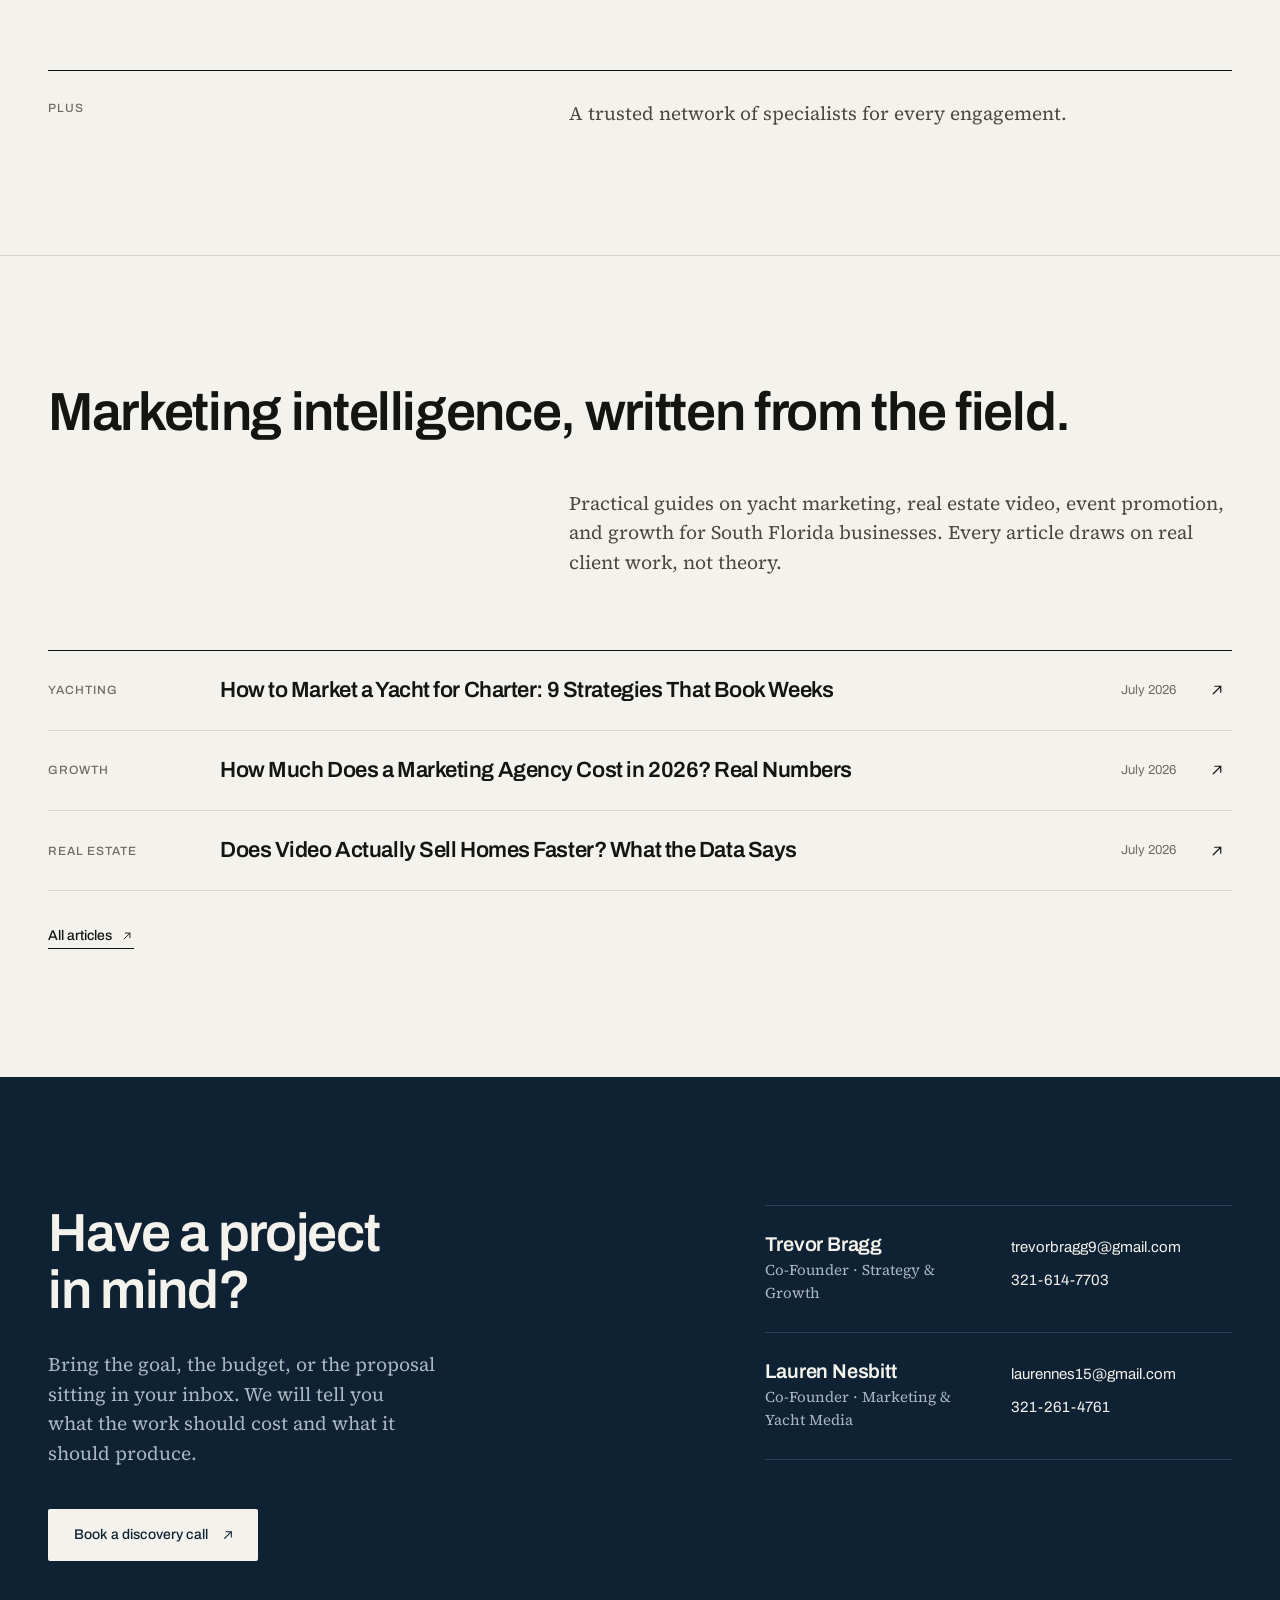
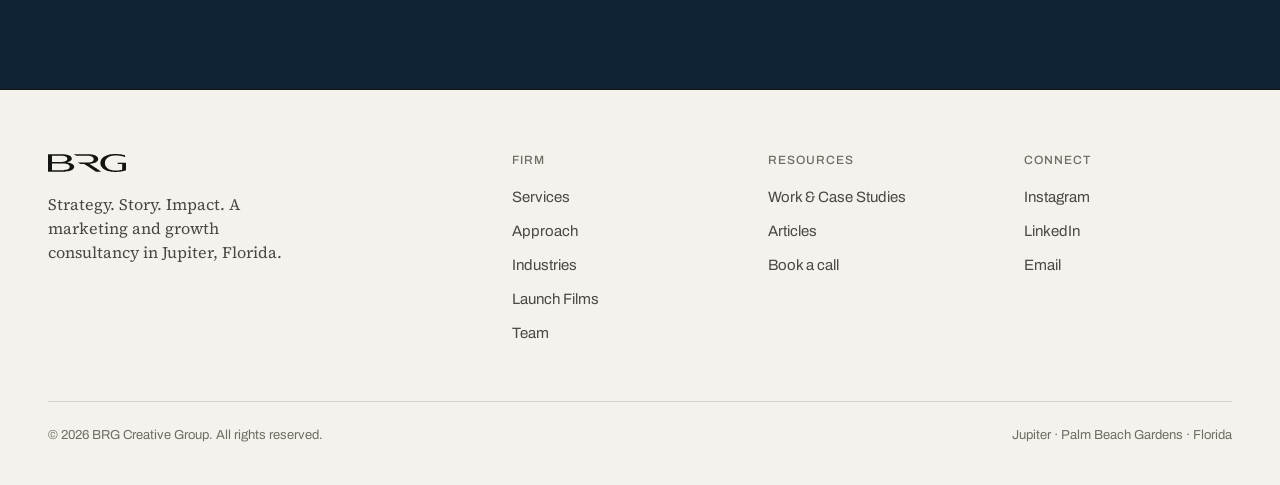
==== commit 7f166c29: "Add files via upload" ====
--- a/index.html
+++ b/index.html
@@ -198,6 +198,13 @@
   .industry h3 { margin-bottom: 10px; }
   .industry p { font-family: var(--serif); font-size: 17px; line-height: 1.55; color: var(--ink-2); max-width: 48ch; }
   .industry .idx { font-size: 13px; color: var(--ink-3); padding-top: 26px; }
+  .industry-wide { grid-column: 1 / -1; }
+  .industry-wide .media { aspect-ratio: 21 / 9; }
+  .industry-wide p { max-width: 60ch; }
+  a.industry { display: block; color: inherit; }
+  @media (hover: hover) and (pointer: fine) {
+    a.industry:hover h3 { text-decoration: underline; text-underline-offset: 5px; text-decoration-thickness: 1px; }
+  }
   .industries-cta { display: flex; align-items: center; gap: 28px; flex-wrap: wrap; margin-top: 64px; padding-top: 32px; border-top: 1px solid var(--rule-strong); }
 
   /* ---- Results ---- */
@@ -294,6 +301,7 @@
     .phases { grid-template-columns: 1fr; gap: 40px; }
     .approach-foot { margin-top: 56px; }
     .industries { grid-template-columns: 1fr; gap: 48px; }
+    .industry-wide .media { aspect-ratio: 16 / 9; }
     .member { grid-template-columns: 1fr; gap: 24px; }
     .member .media { max-width: 320px; }
     .team-note { grid-template-columns: 1fr; gap: 16px; margin-top: 56px; }
@@ -337,6 +345,7 @@
       <li><a href="#services">Services</a></li>
       <li><a href="#approach">Approach</a></li>
       <li><a href="#industries">Industries</a></li>
+      <li><a href="/launch-films">Launch Films</a></li>
       <li><a href="#team">Team</a></li>
       <li class="dd" data-open="false">
         <button type="button" aria-expanded="false" aria-haspopup="true">Resources <svg viewBox="0 0 24 24" aria-hidden="true"><path d="M6 9l6 6 6-6"/></svg></button>
@@ -356,7 +365,7 @@
 <section class="hero" data-hero>
   <div class="hero-video">
     <img class="hero-poster" src="/assets/yachting-poster.webp" alt="" width="1920" height="1080" fetchpriority="high" decoding="async">
-    <video data-autoplay data-src="/assets/yachting-loop.mp4" data-eager muted loop playsinline preload="none" aria-hidden="true"></video>
+    <video data-autoplay data-src="/assets/yachting-loop.mp4" data-src-hd="/assets/yacht-loop-HD2.mp4" data-eager muted loop playsinline preload="none" aria-hidden="true"></video>
   </div>
   <div class="hero-tint" aria-hidden="true"></div>
   <div class="hero-lockup" role="img" aria-label="BRG Creative Group. Strategy. Story. Impact.">
@@ -431,7 +440,7 @@
         <div class="label">Story</div>
         <div>
           <h3>Content &amp; Production</h3>
-          <p>Cinematic video, photo, and social content shot with intent. Built to perform across every channel.</p>
+          <p>Cinematic video, photo, and social content shot with intent. Built to perform across every channel. Now including <a class="text-link" href="/launch-films">launch films</a> for software, AI, and tech products.</p>
         </div>
       </div>
       <div class="service">
@@ -481,9 +490,24 @@
   <div class="wrap">
     <div class="head reveal">
       <h2>Built for the brands we believe in.</h2>
-      <p class="lead">Cinematic video production for yachts, real estate, and events, and full-stack growth for local operators. Four sectors where we know the buyer, the season, and the sales cycle. Live footage from our own productions.</p>
+      <p class="lead">Launch films for software, AI, and tech companies. Cinematic video production for yachts, real estate, and events, and full-stack growth for local operators. Five sectors where we know the buyer, the season, and the sales cycle. Live footage from our own productions.</p>
     </div>
     <div class="industries">
+
+      <a class="industry industry-wide reveal" href="/launch-films">
+        <div class="media r-21-9">
+          <img class="media-poster" src="/assets/launch-brg-poster.webp" alt="" width="1600" height="900" loading="lazy" decoding="async">
+          <video data-autoplay data-src="/assets/launch-loop.mp4" muted loop playsinline preload="none" aria-hidden="true"></video>
+        </div>
+        <div class="meta">
+          <div>
+            <div class="label">SaaS &middot; AI &middot; Tech &middot; New</div>
+            <h3>Launch Films</h3>
+            <p>Thirty-second product films for software launches, cut for every format and built around the feature that matters. Send us the product, we send back the film.</p>
+          </div>
+          <div class="idx num">1 / 5</div>
+        </div>
+      </a>
 
       <div class="industry reveal">
         <div class="media r-16-9">
@@ -496,7 +520,7 @@
             <h3>Yachting</h3>
             <p>Brand films, charter spots, walkthroughs, and aerial cinematography for brokerages, charter companies, and sales teams.</p>
           </div>
-          <div class="idx num">1 / 4</div>
+          <div class="idx num">2 / 5</div>
         </div>
       </div>
 
@@ -511,7 +535,7 @@
             <h3>Real Estate &amp; Construction</h3>
             <p>Cinematic property tours, drone aerials, project showcases, and listing campaigns built to attract serious buyers and showcase the build.</p>
           </div>
-          <div class="idx num">2 / 4</div>
+          <div class="idx num">3 / 5</div>
         </div>
       </div>
 
@@ -526,7 +550,7 @@
             <h3>Events</h3>
             <p>Aftermovies, recap reels, and live-event coverage that capture energy and turn one night into year-round content.</p>
           </div>
-          <div class="idx num">3 / 4</div>
+          <div class="idx num">4 / 5</div>
         </div>
       </div>
 
@@ -541,7 +565,7 @@
             <h3>SMB &amp; Brand Growth</h3>
             <p>Full-stack growth for local operators. Brand identity, websites, SEO, and paid media engineered to drive revenue.</p>
           </div>
-          <div class="idx num">4 / 4</div>
+          <div class="idx num">5 / 5</div>
         </div>
       </div>
 
@@ -708,6 +732,7 @@
           <li><a href="#services">Services</a></li>
           <li><a href="#approach">Approach</a></li>
           <li><a href="#industries">Industries</a></li>
+          <li><a href="/launch-films">Launch Films</a></li>
           <li><a href="#team">Team</a></li>
         </ul>
       </div>
--- a/assets/site.css
+++ b/assets/site.css
@@ -381,6 +381,9 @@
   height: 100%;
   object-fit: cover;
 }
+/* Poster image sits under the video; the video fades in once it is actually playing */
+.media video[data-src] { opacity: 0; transition: opacity 500ms var(--ease-out); }
+.media video[data-src].is-playing { opacity: 1; }
 .media.r-16-9 { aspect-ratio: 16 / 9; }
 .media.r-21-9 { aspect-ratio: 21 / 9; }
 .media.r-9-16 { aspect-ratio: 9 / 16; }
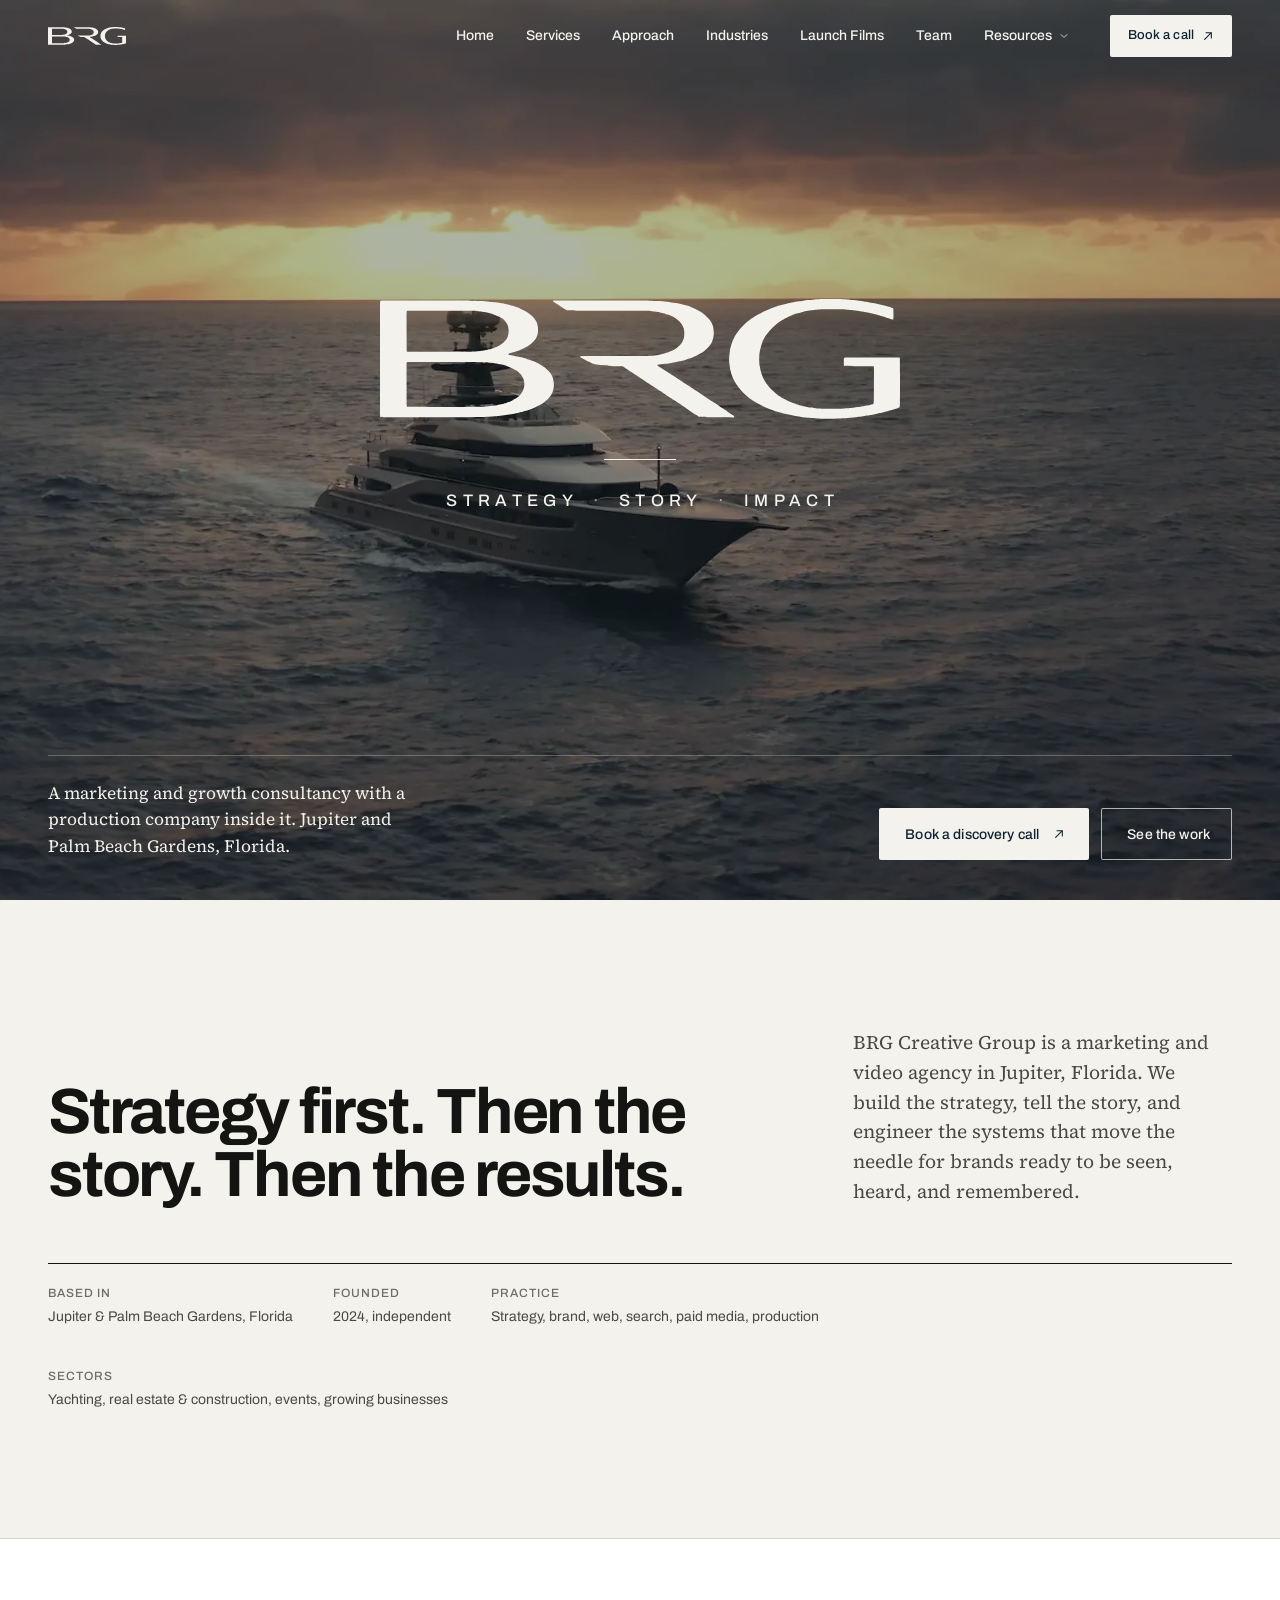
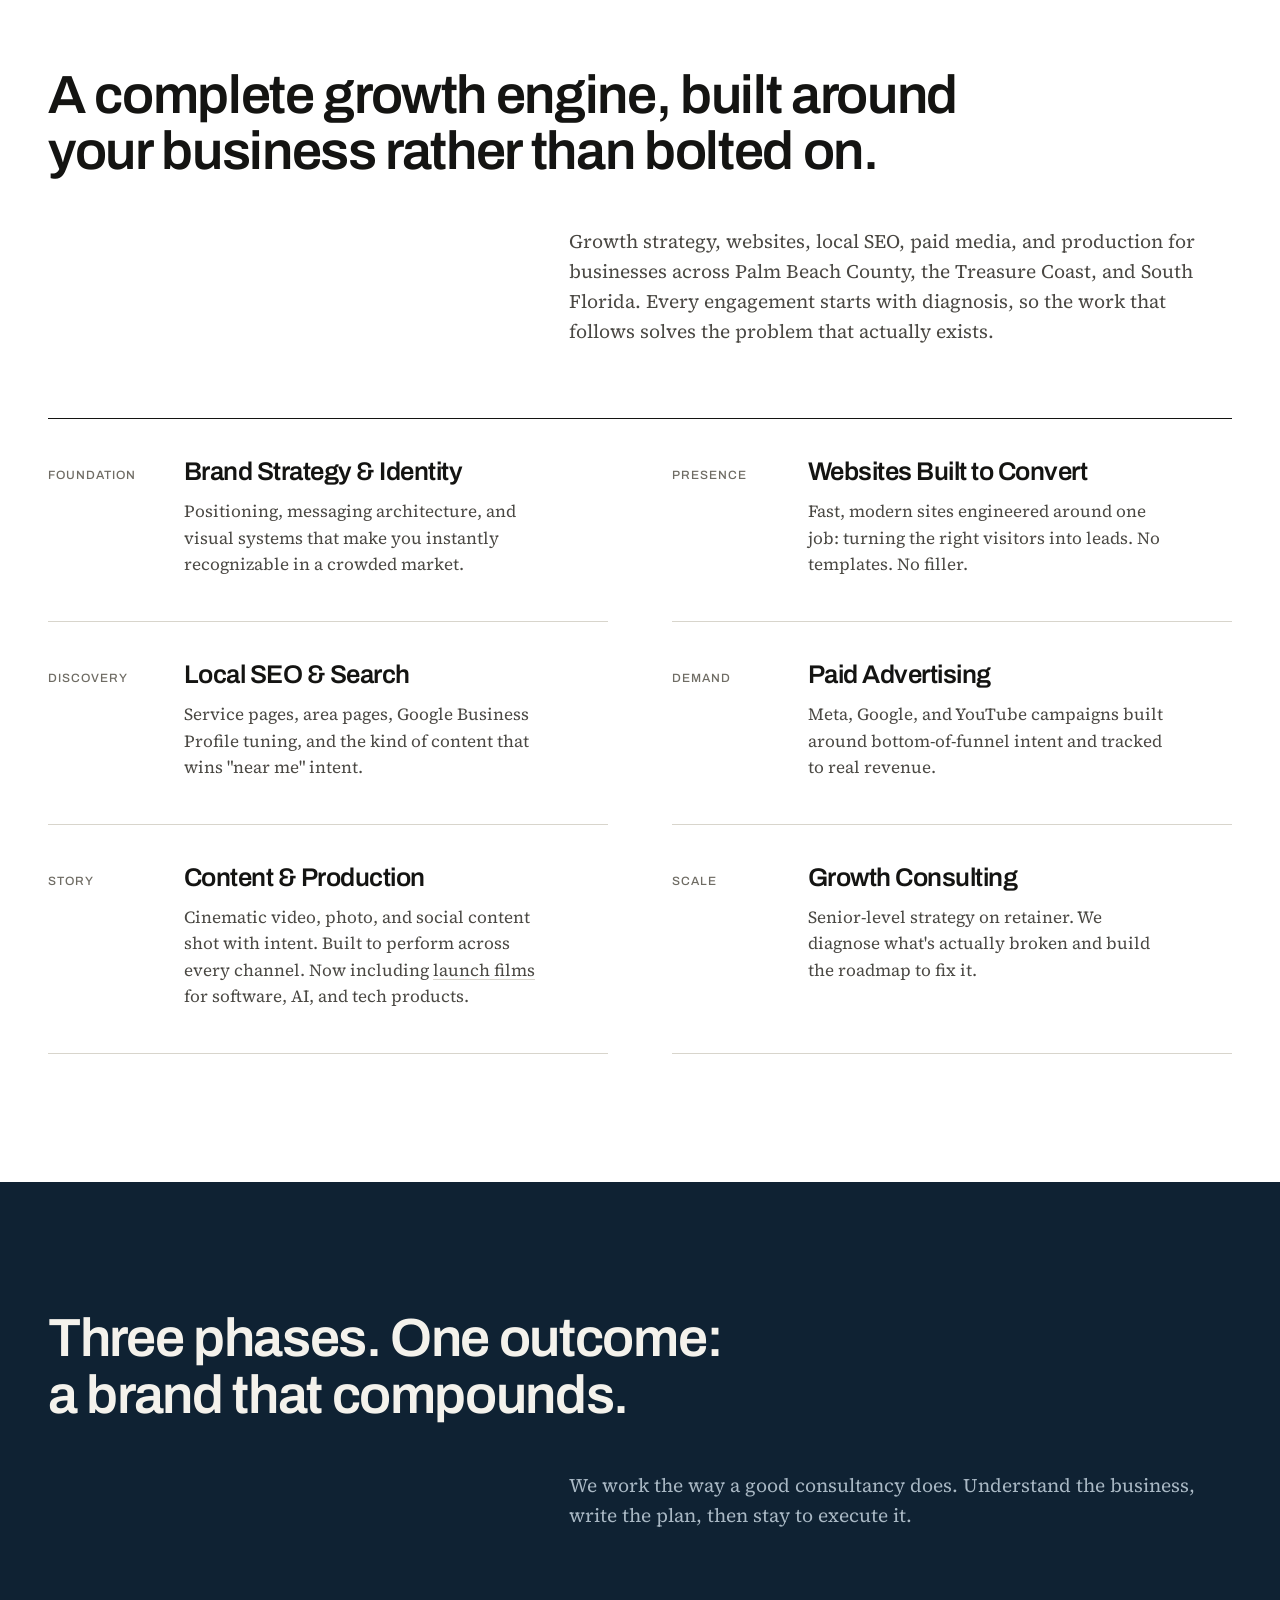
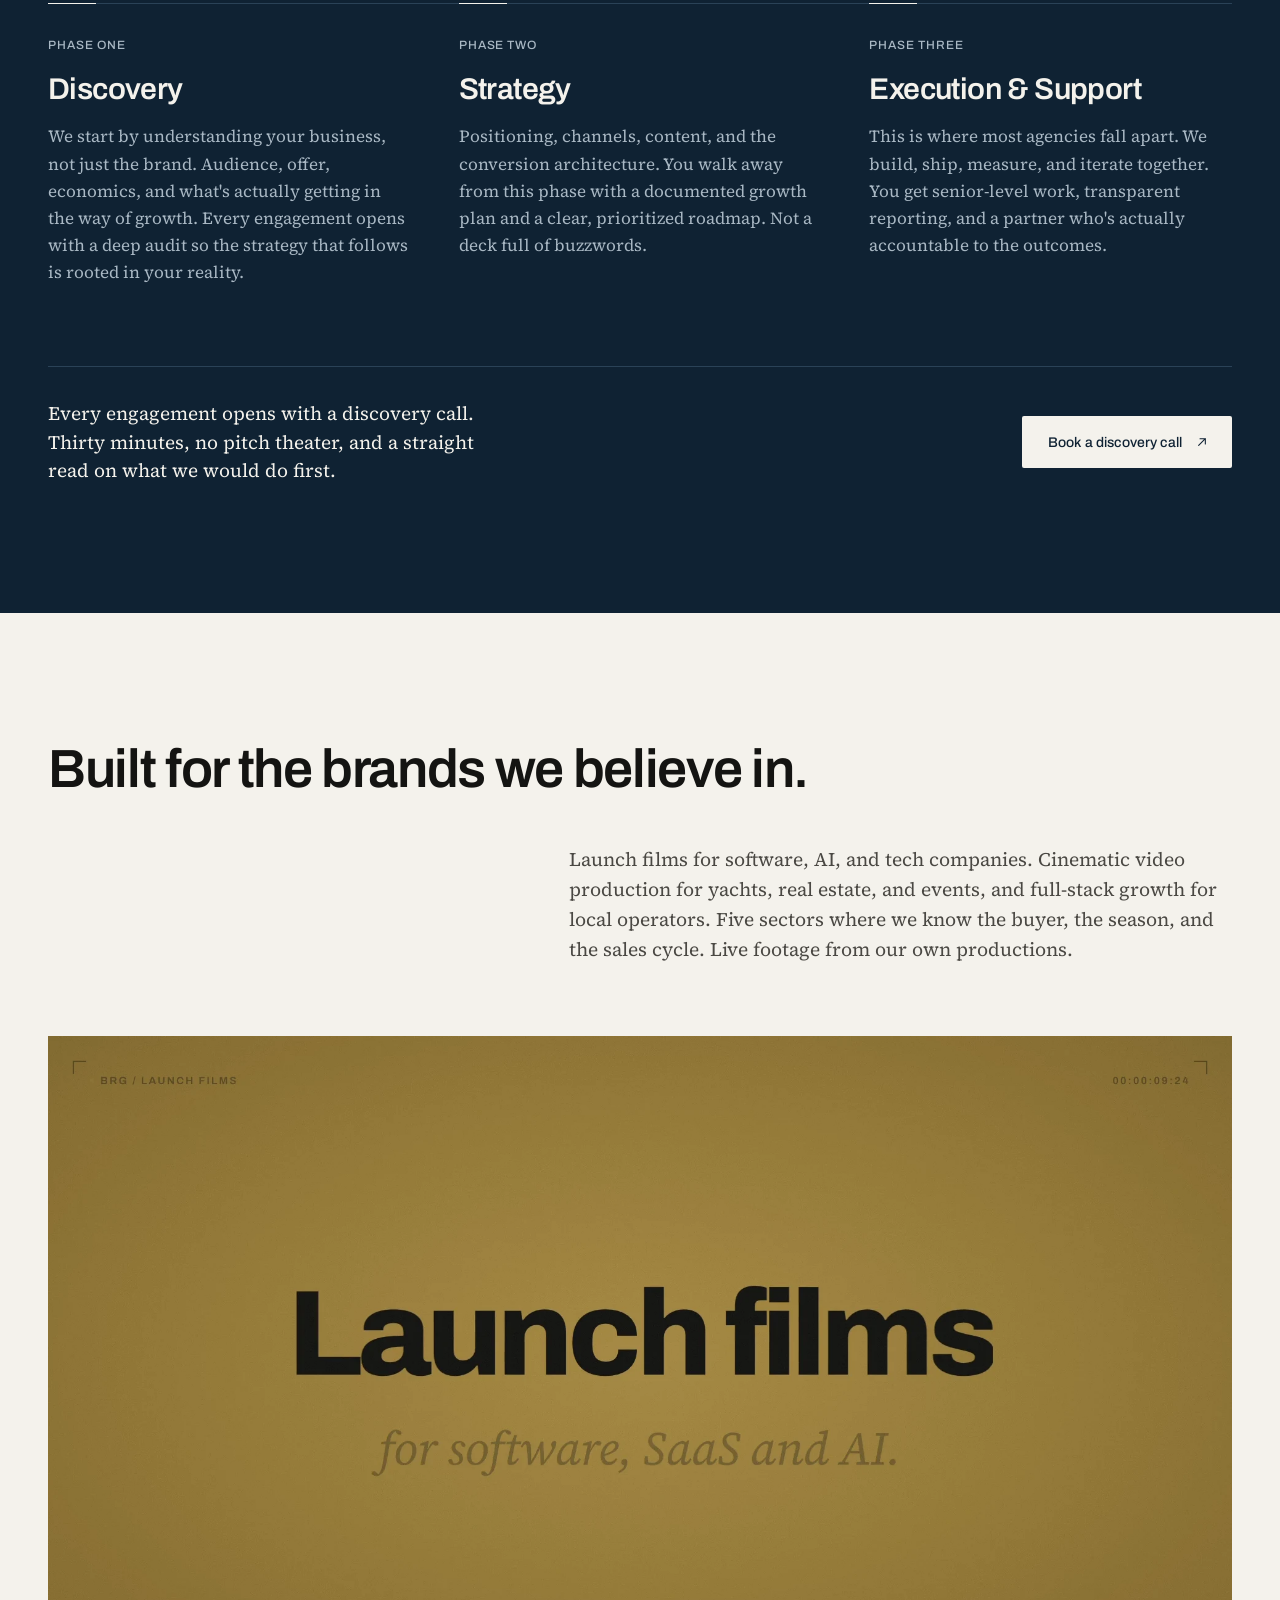
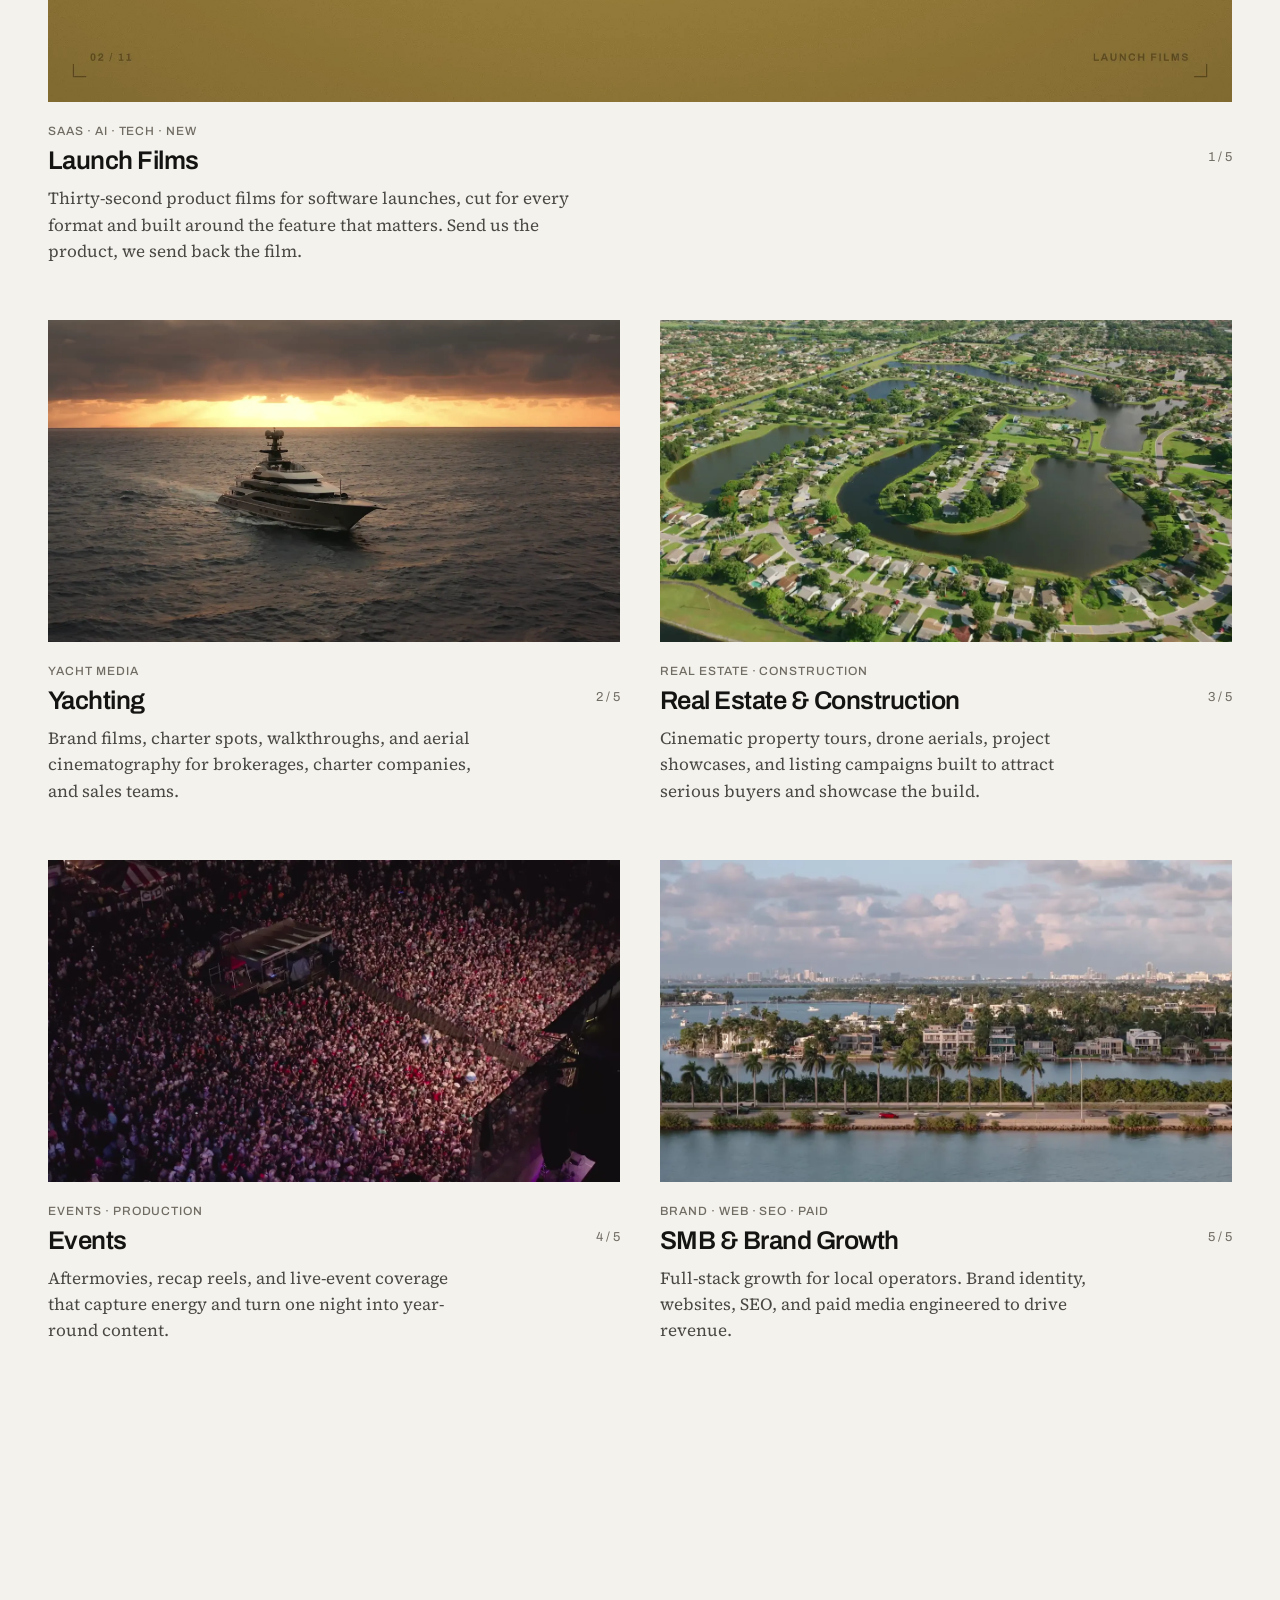
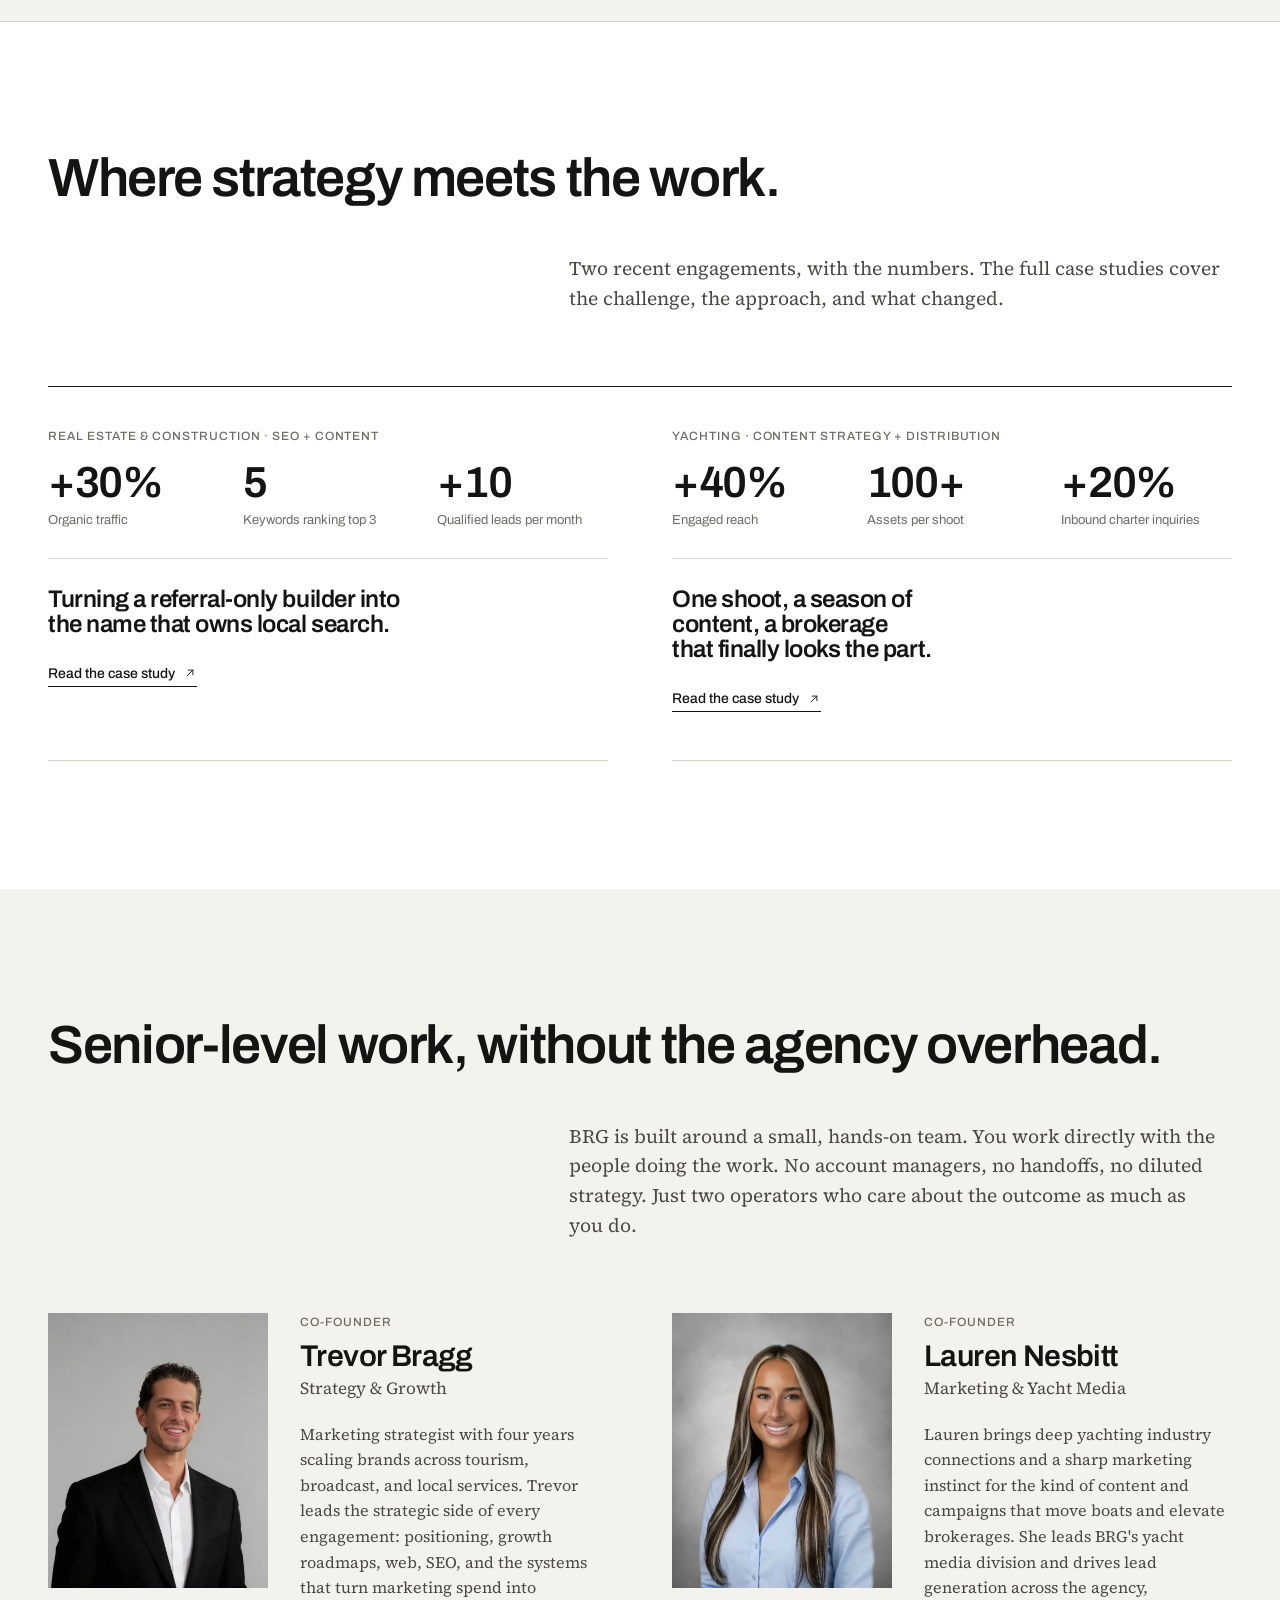
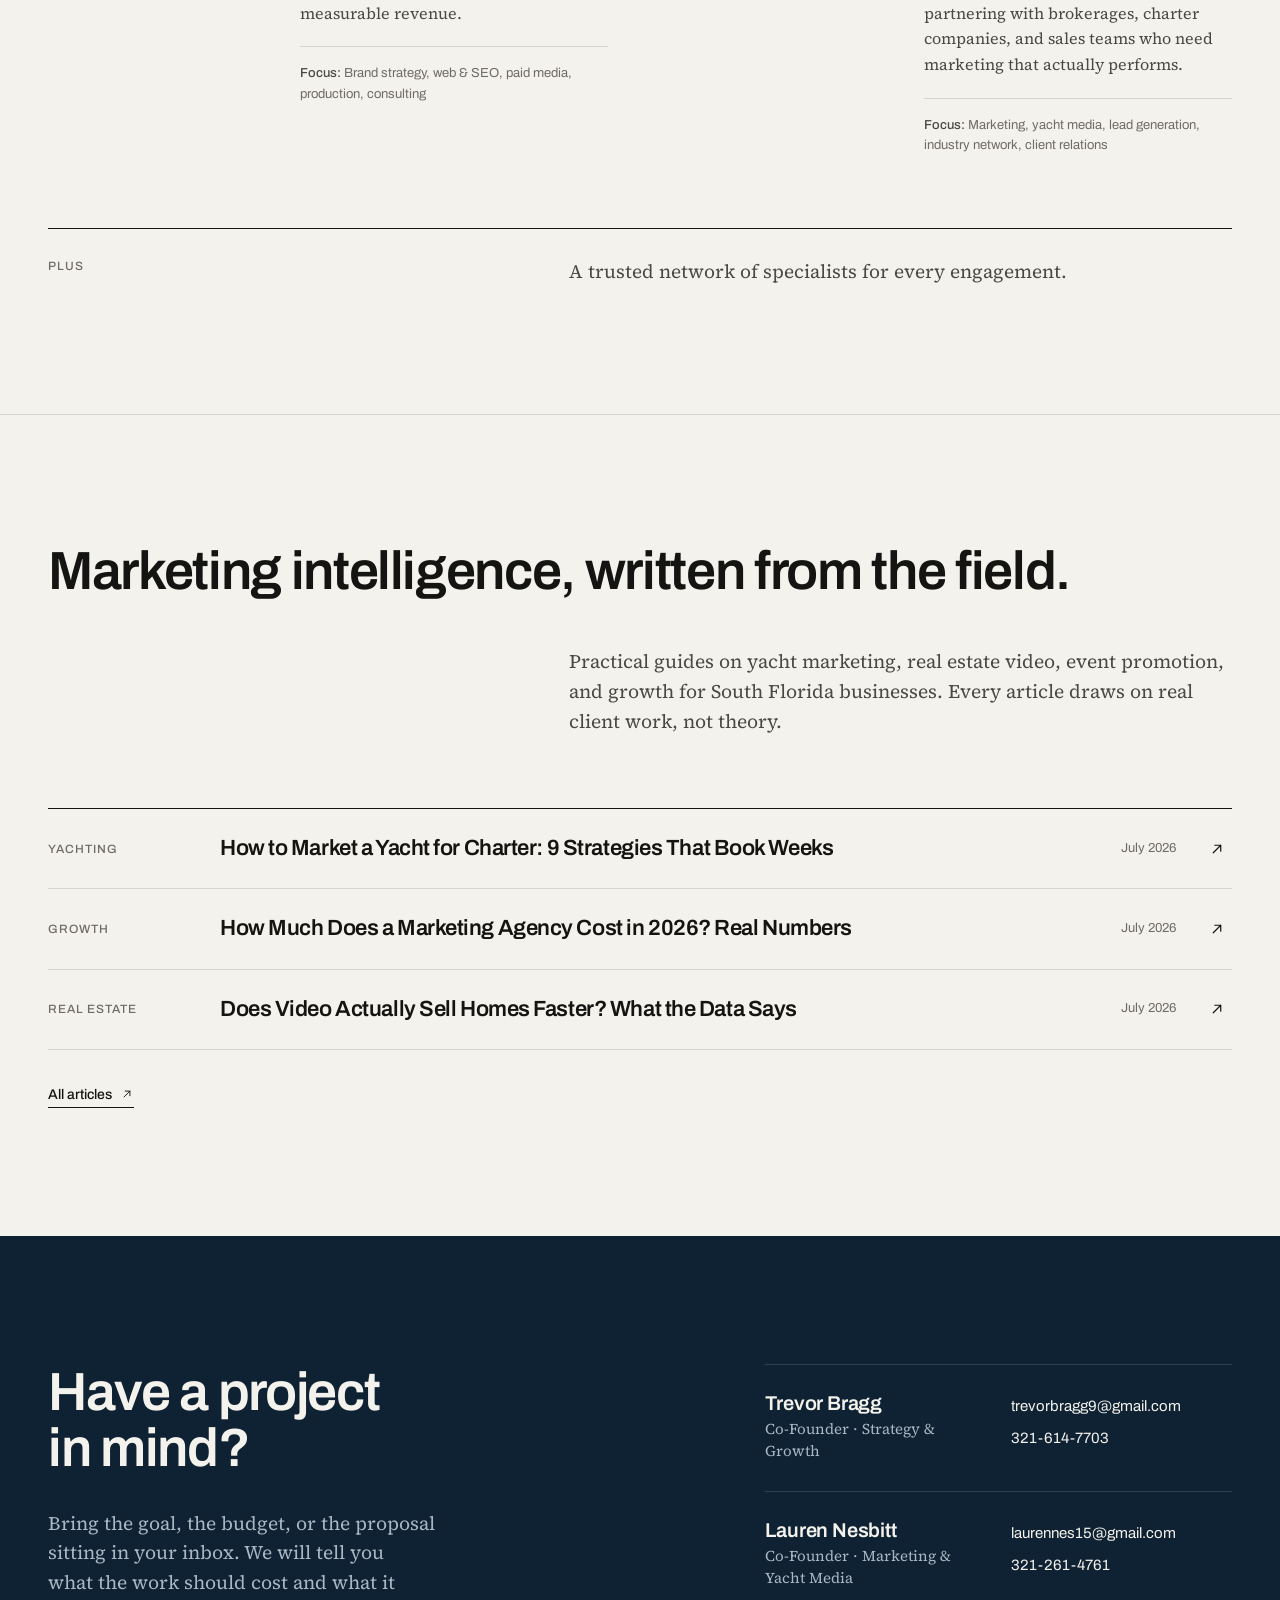
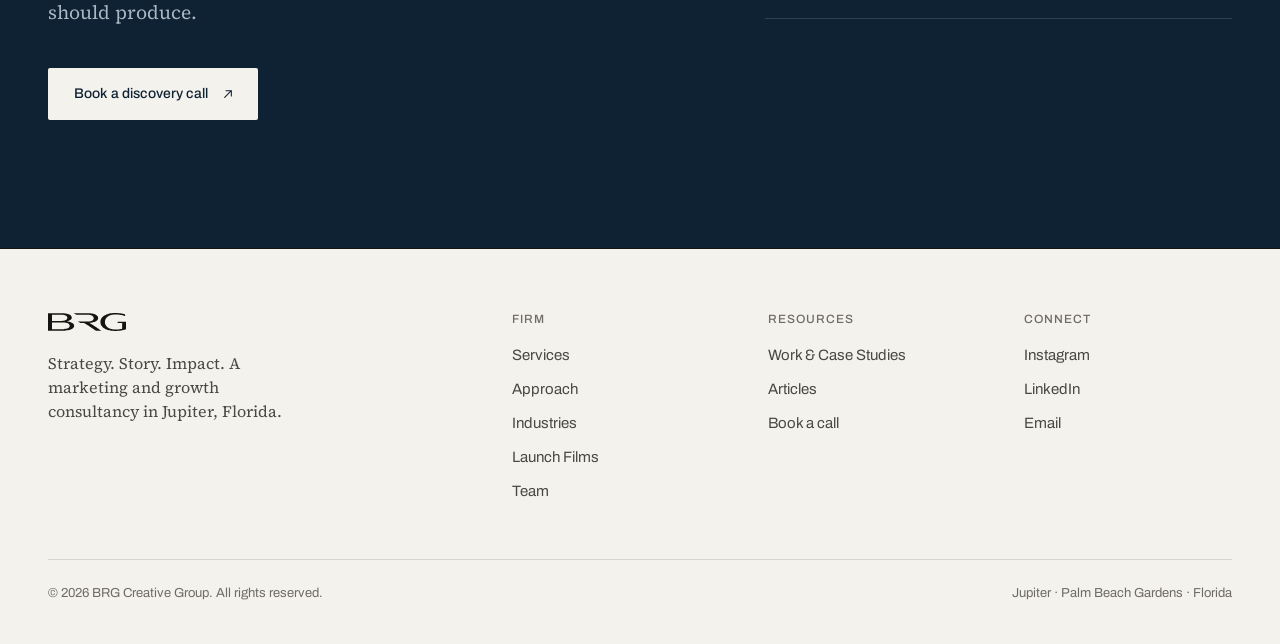
==== commit 8552a73b: "Add files via upload" ====
--- a/index.html
+++ b/index.html
@@ -199,7 +199,7 @@
   .industry p { font-family: var(--serif); font-size: 17px; line-height: 1.55; color: var(--ink-2); max-width: 48ch; }
   .industry .idx { font-size: 13px; color: var(--ink-3); padding-top: 26px; }
   .industry-wide { grid-column: 1 / -1; }
-  .industry-wide .media { aspect-ratio: 21 / 9; }
+  .industry-wide .media { aspect-ratio: 16 / 9; }
   .industry-wide p { max-width: 60ch; }
   a.industry { display: block; color: inherit; }
   @media (hover: hover) and (pointer: fine) {
@@ -495,8 +495,8 @@
     <div class="industries">
 
       <a class="industry industry-wide reveal" href="/launch-films">
-        <div class="media r-21-9">
-          <img class="media-poster" src="/assets/launch-brg-poster.webp" alt="" width="1600" height="900" loading="lazy" decoding="async">
+        <div class="media r-16-9">
+          <img class="media-poster" src="/assets/launch-brg-poster.webp" alt="" width="1920" height="1080" loading="lazy" decoding="async">
           <video data-autoplay data-src="/assets/launch-loop.mp4" muted loop playsinline preload="none" aria-hidden="true"></video>
         </div>
         <div class="meta">
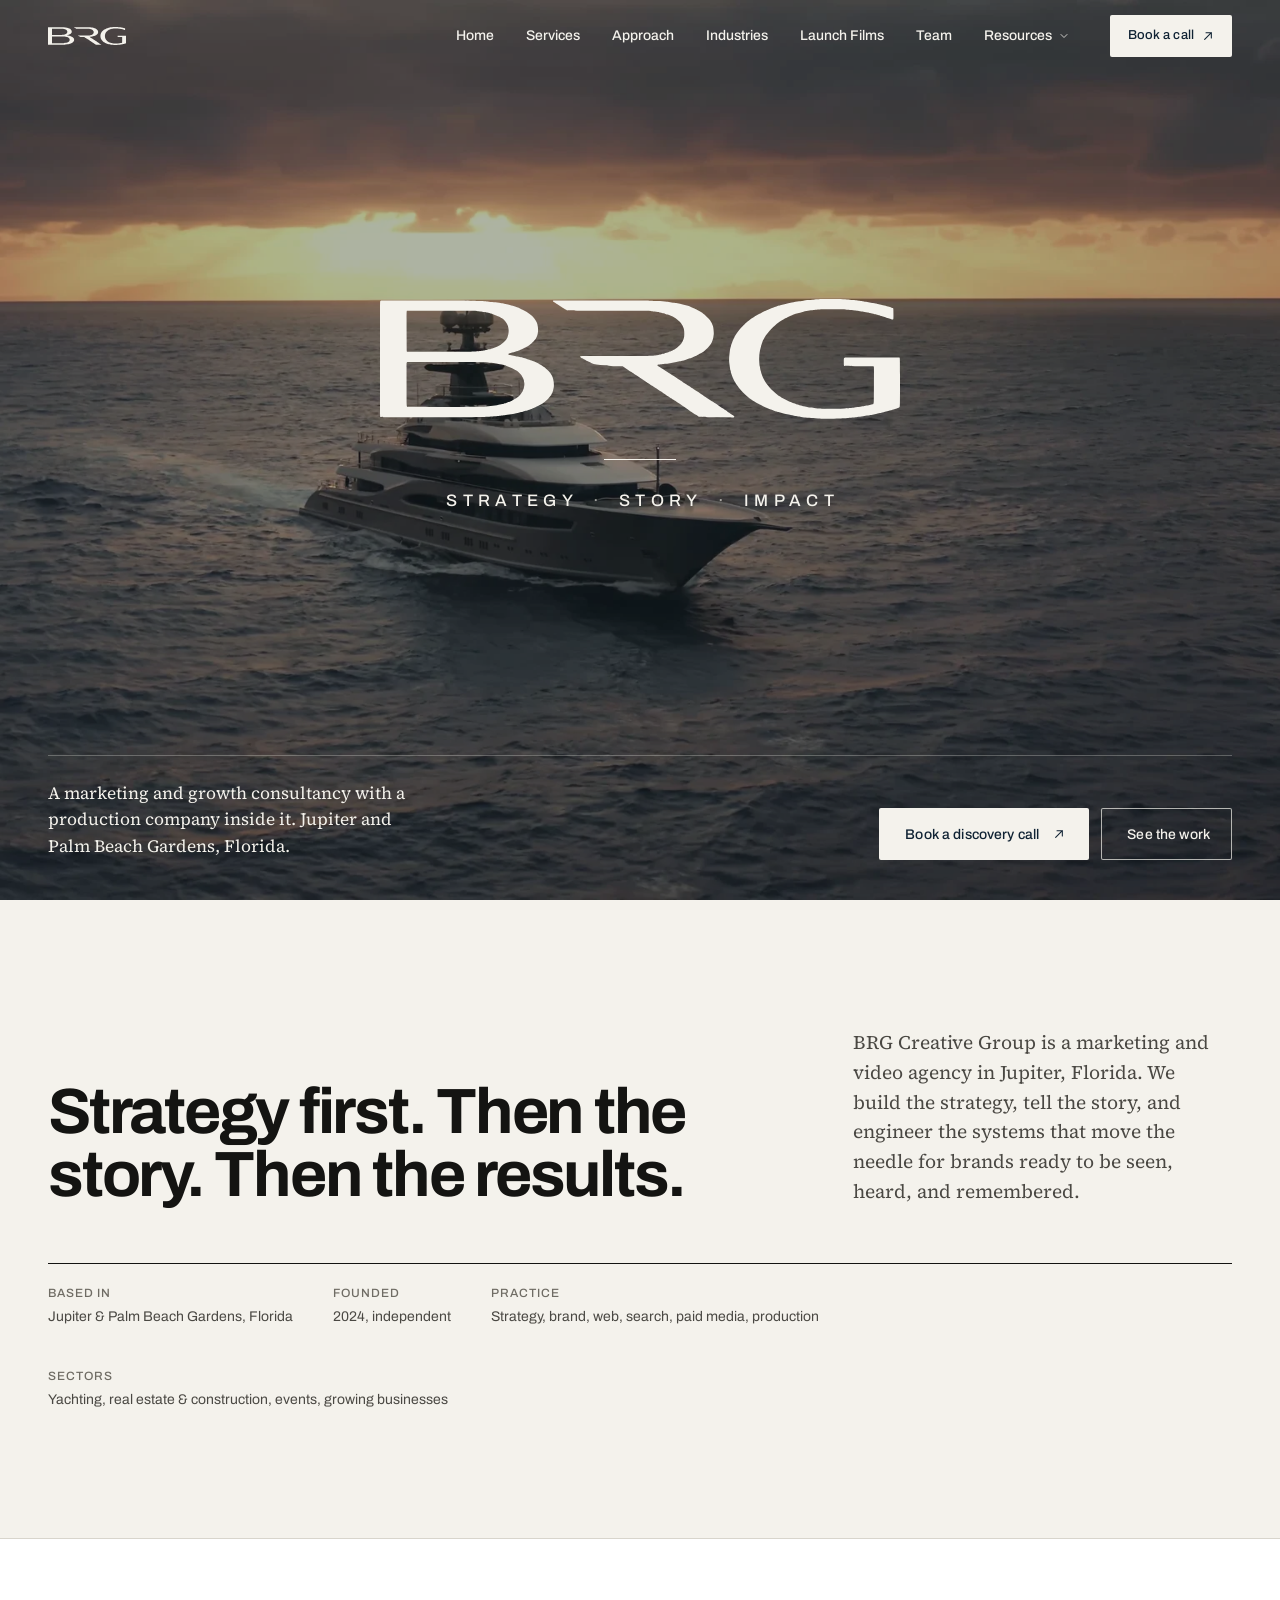
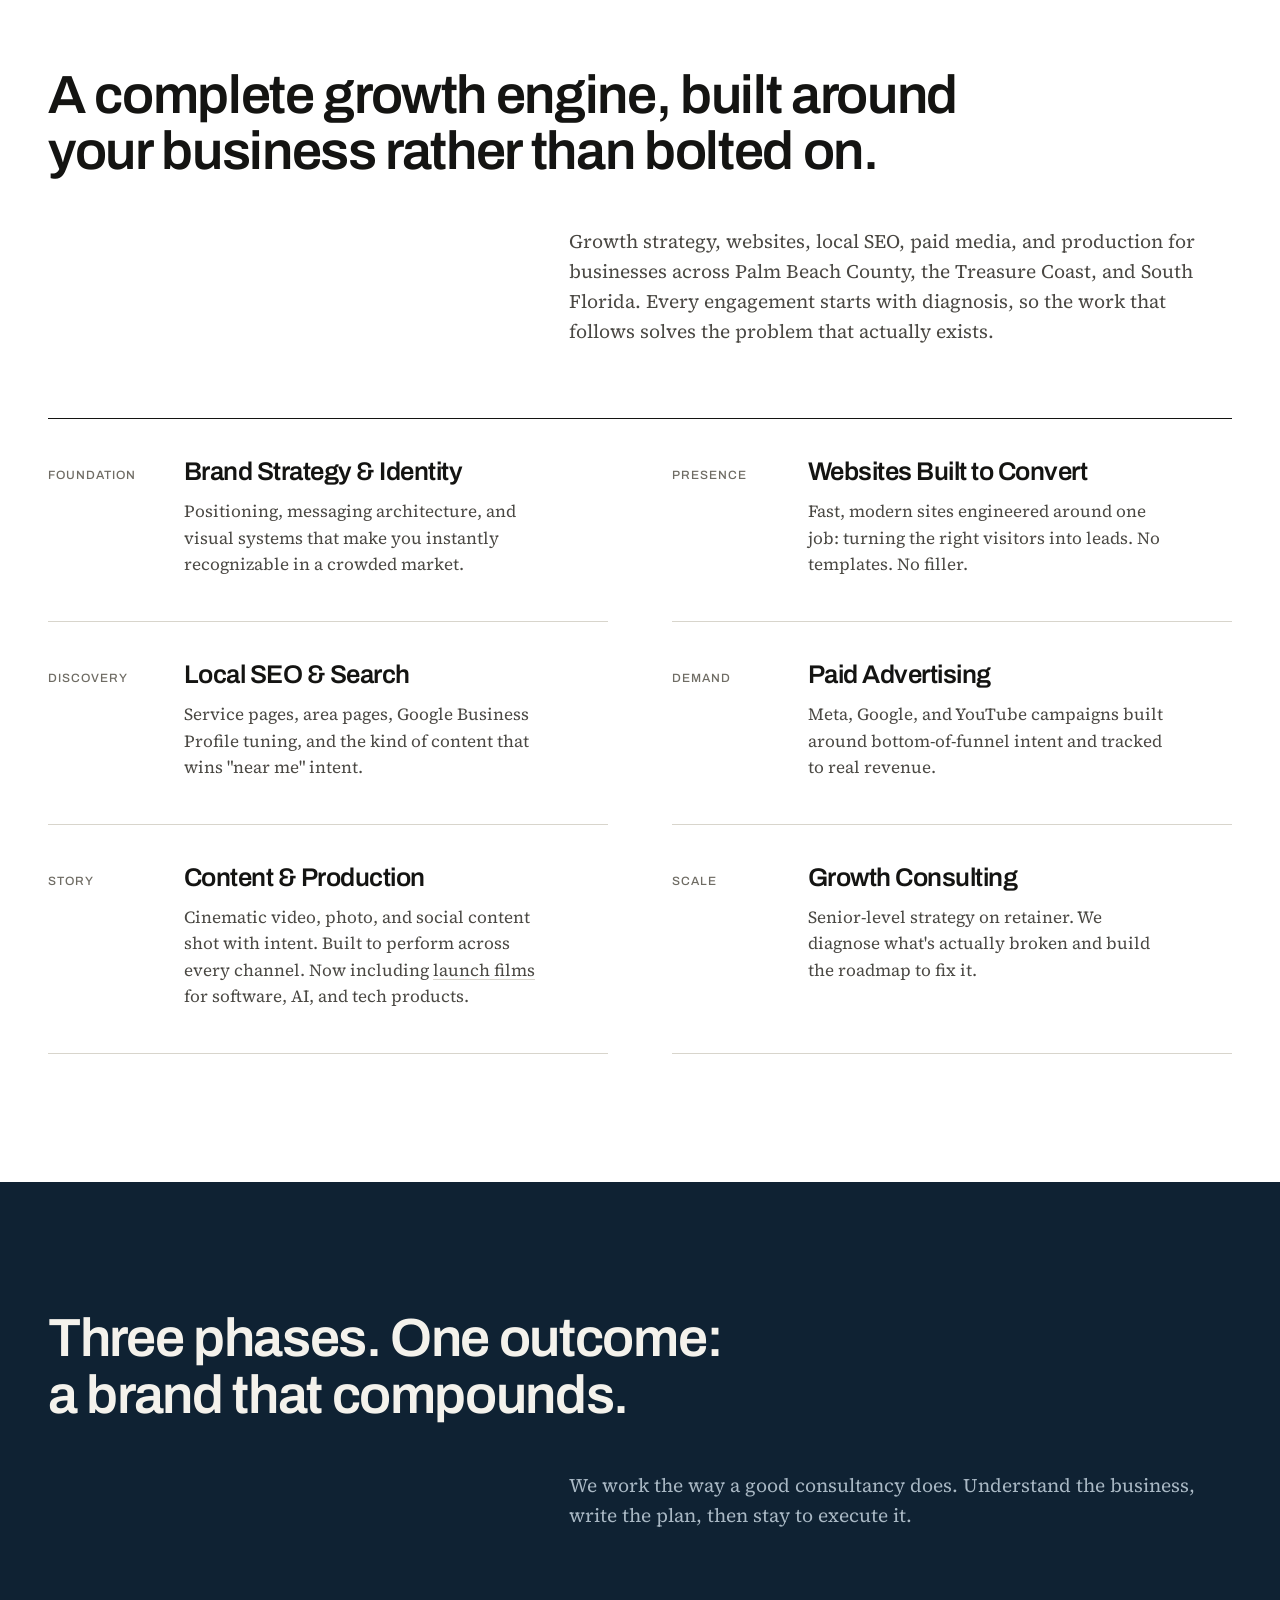
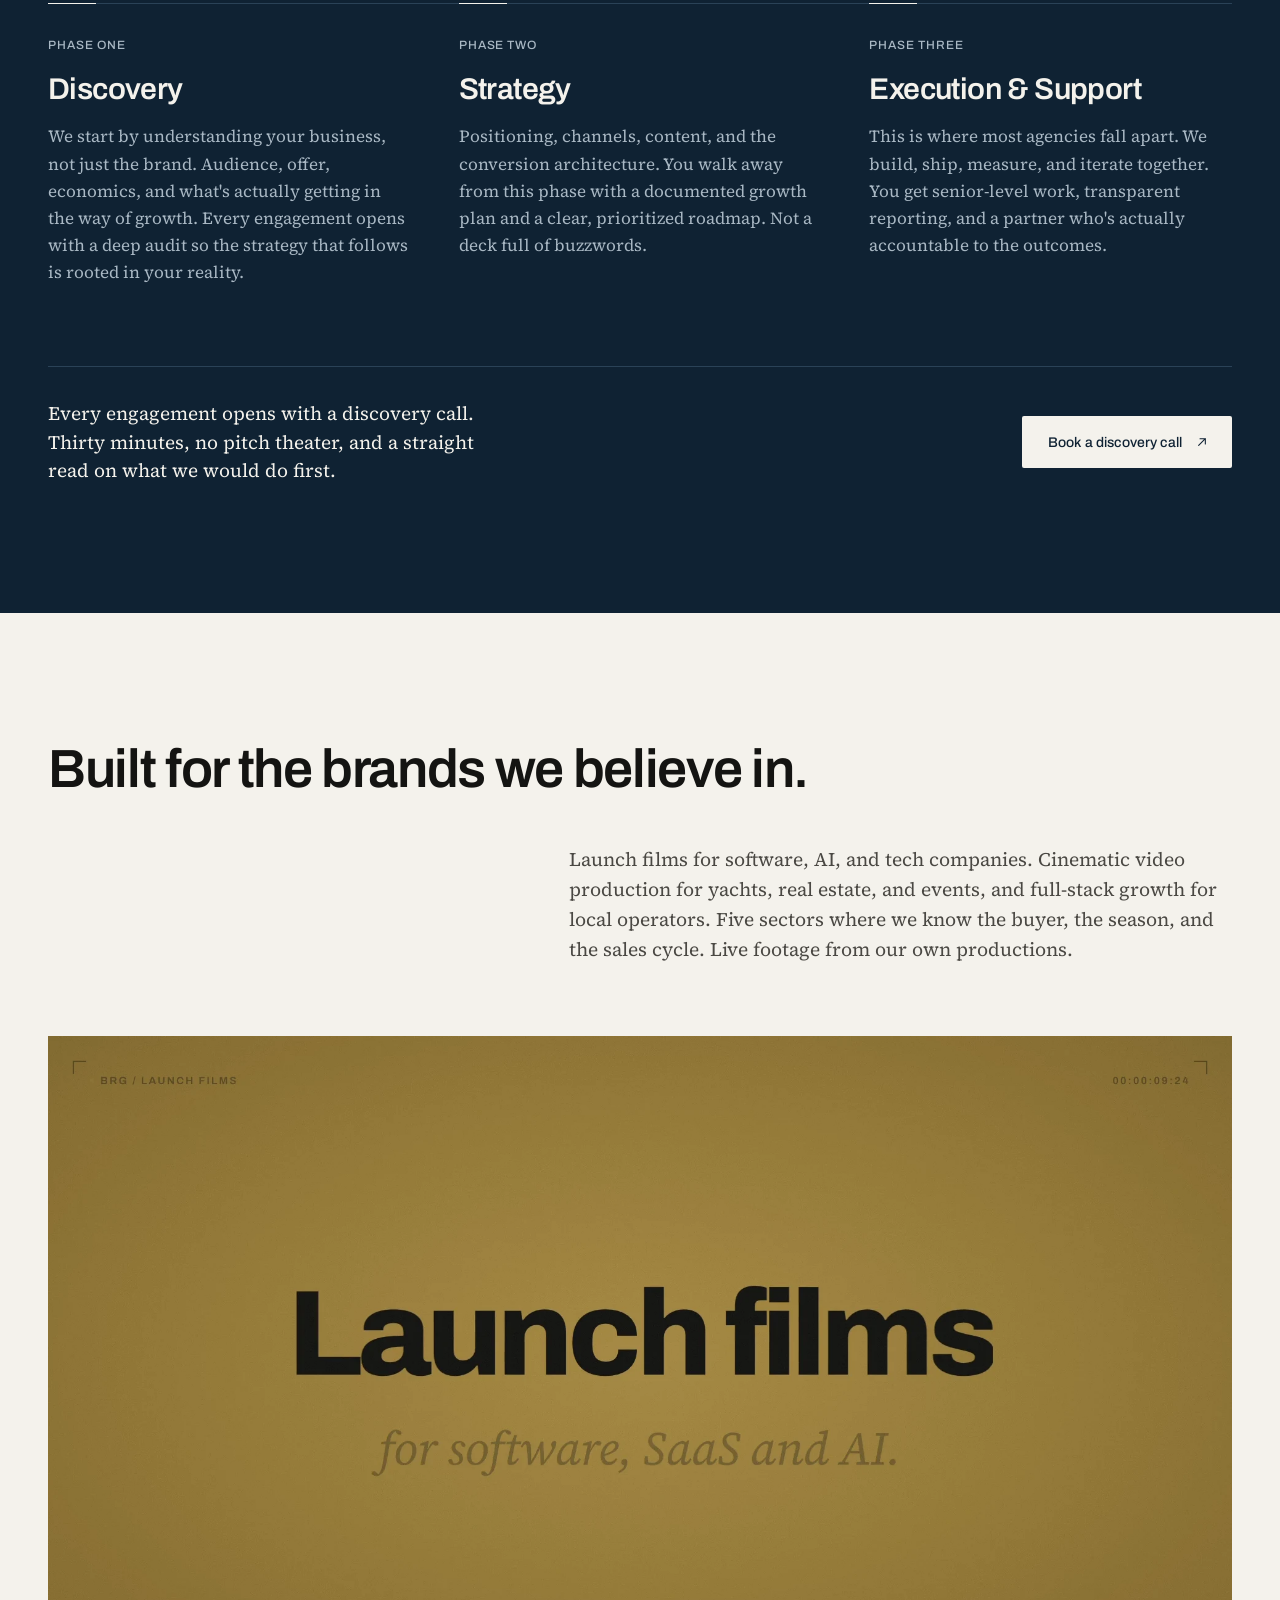
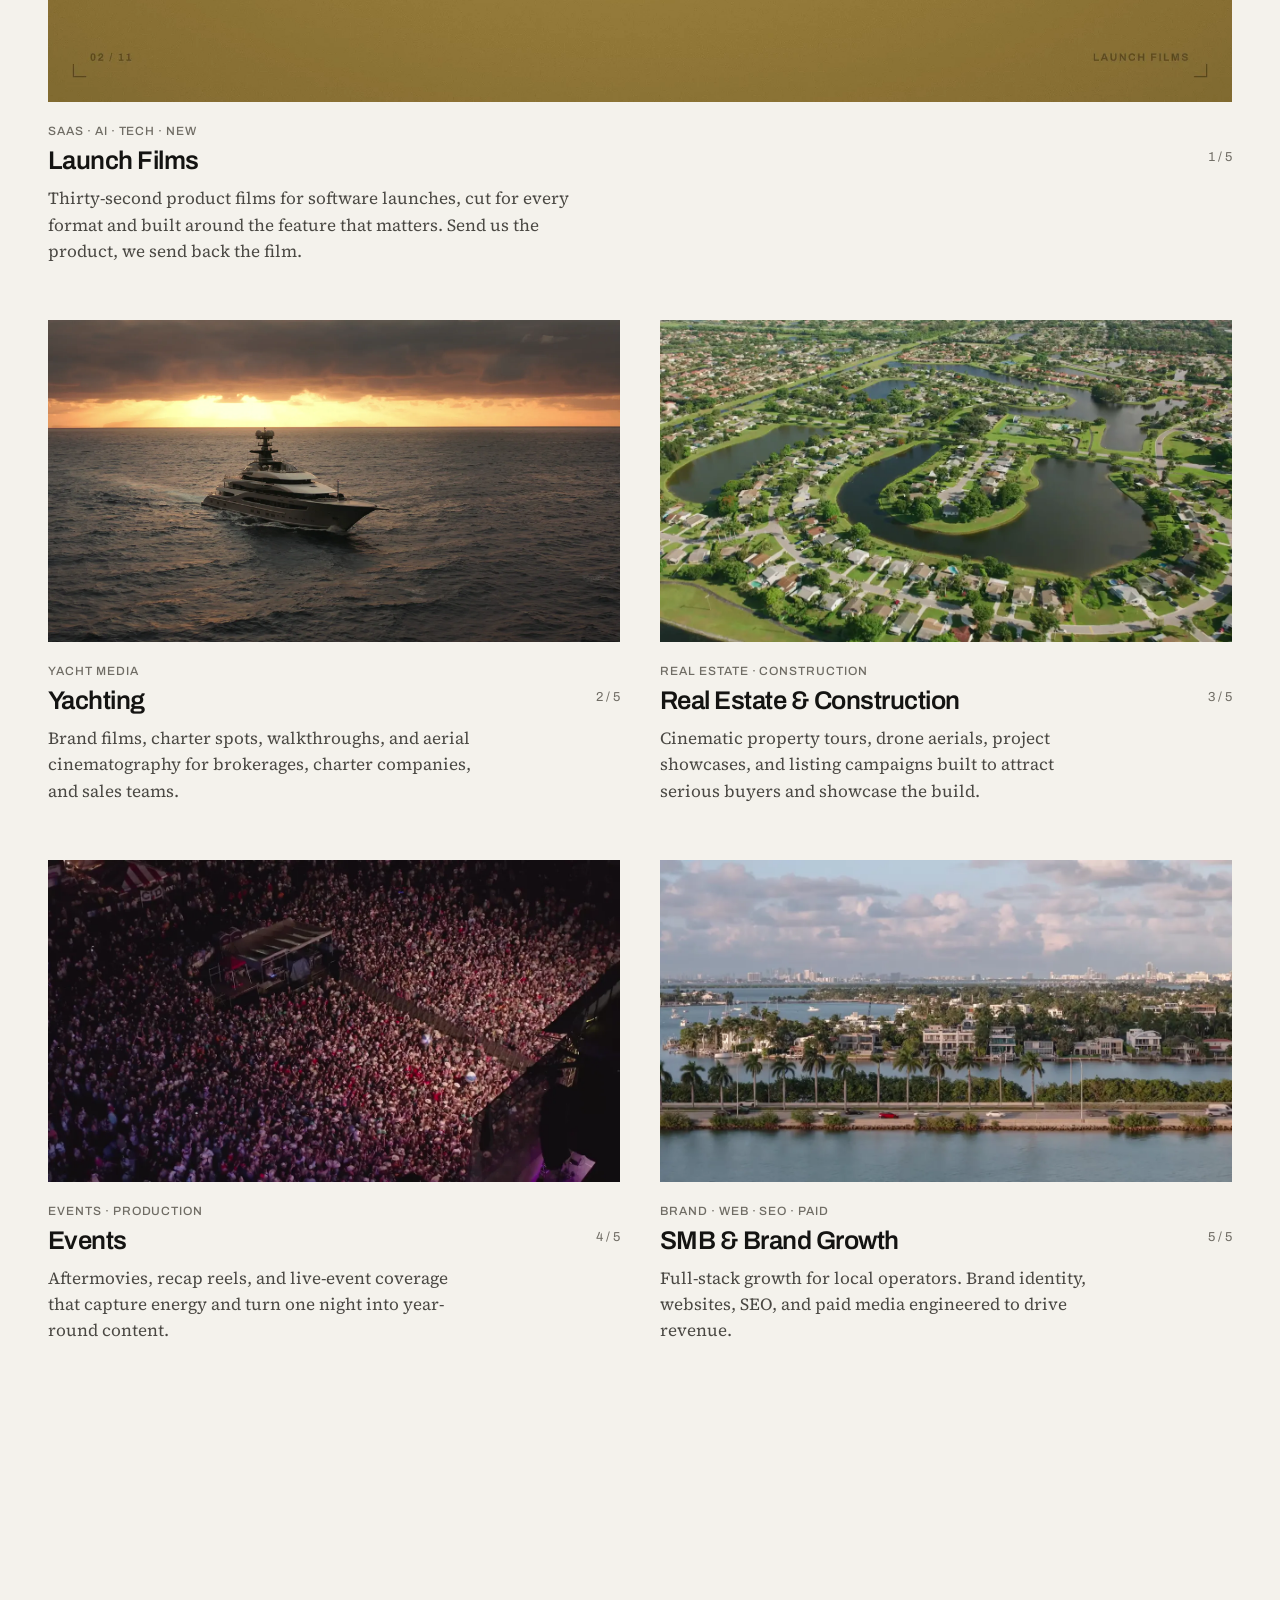
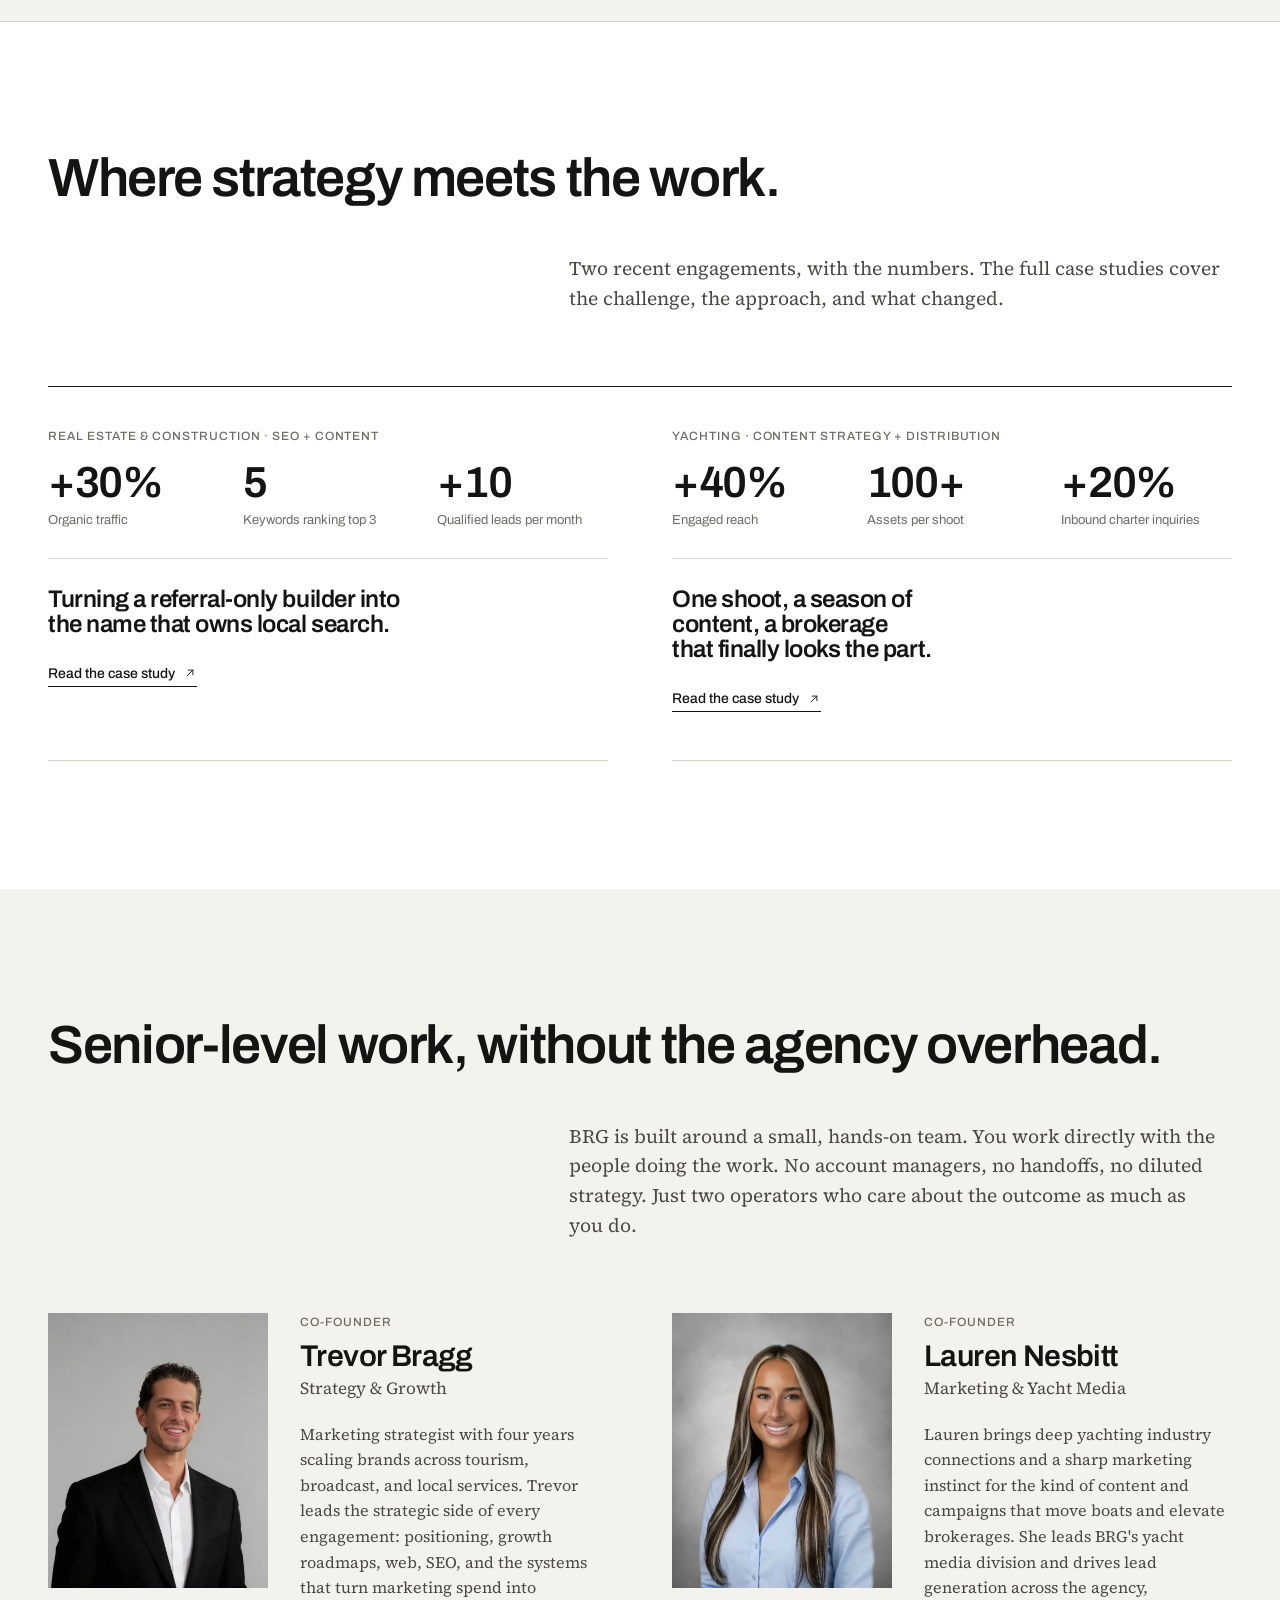
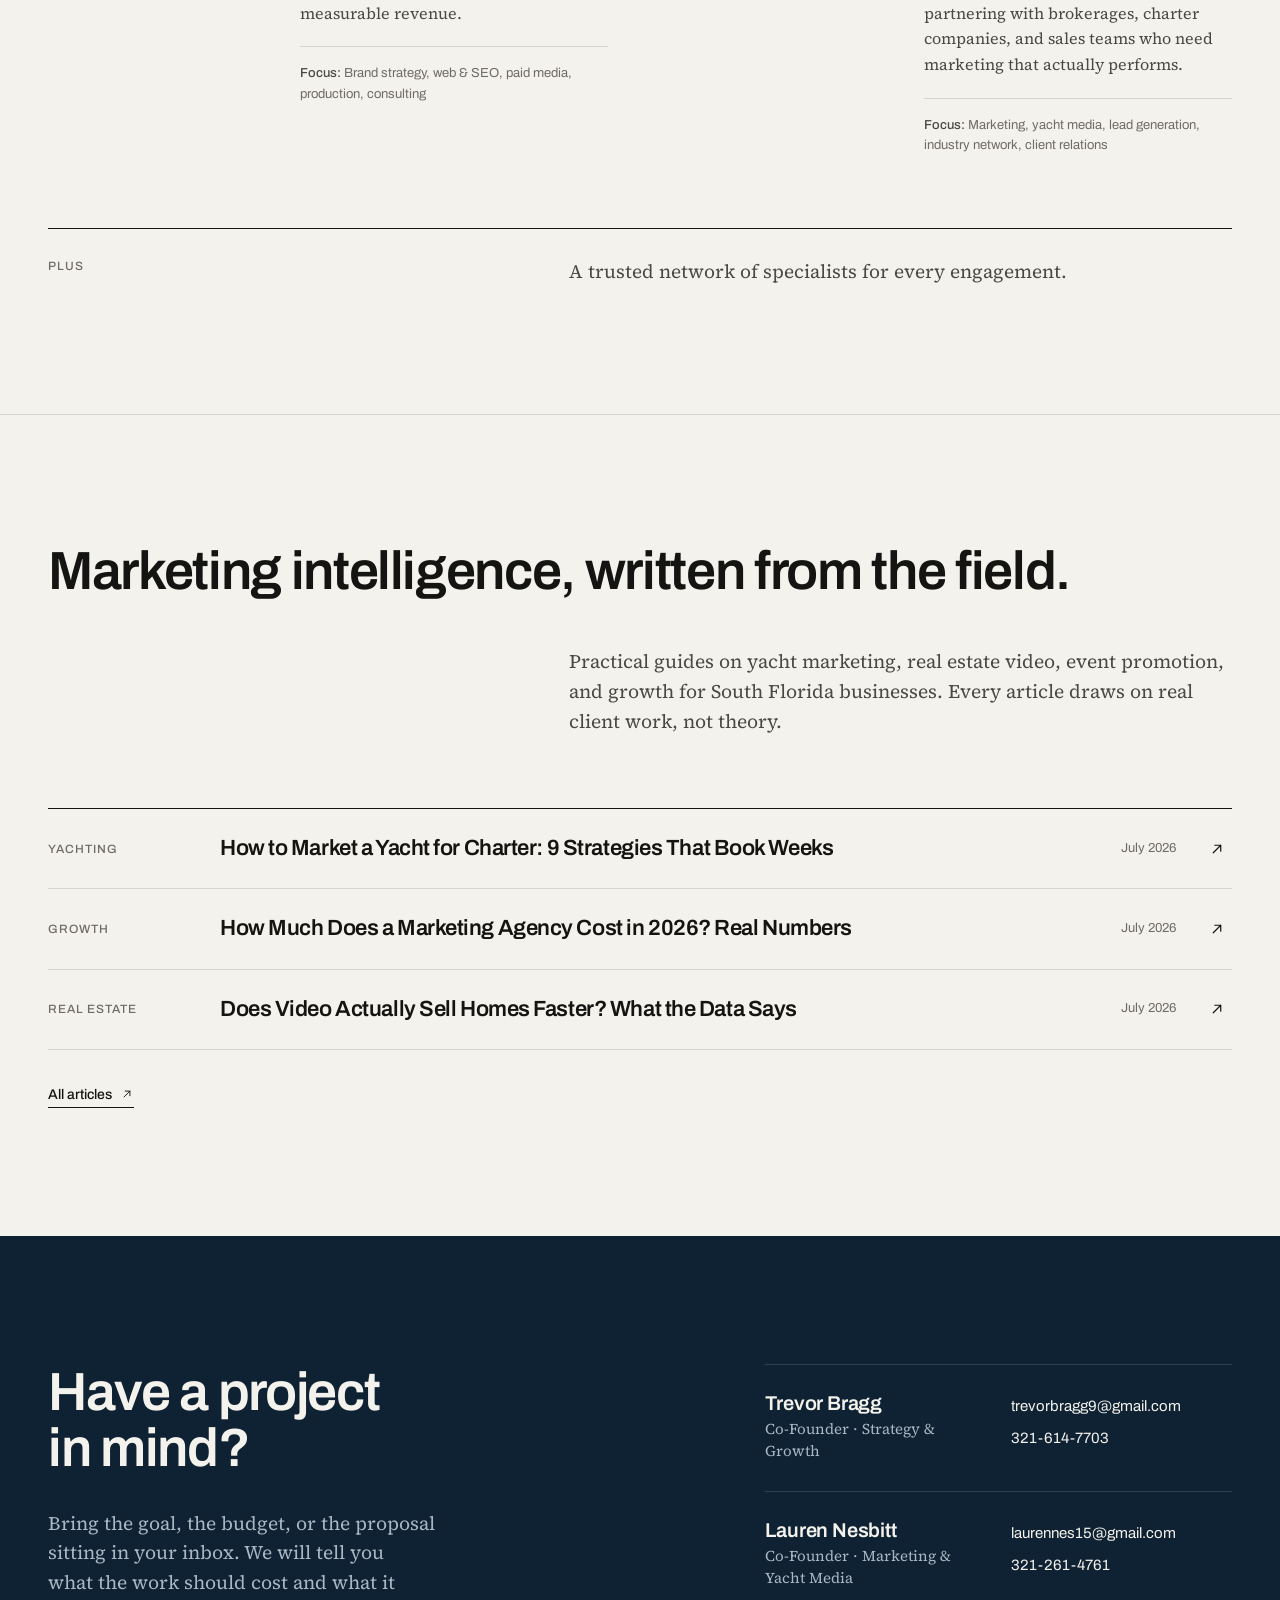
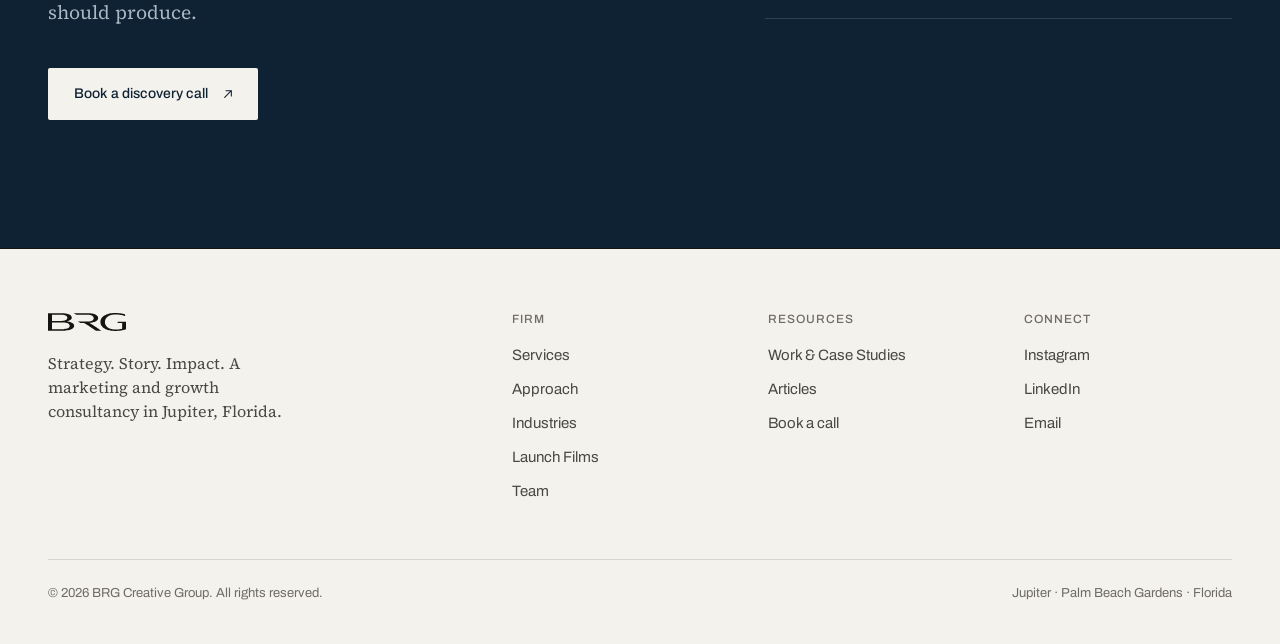
==== commit 79d1b47a: "New Web Design stuff" ====
--- a/index.html
+++ b/index.html
@@ -364,8 +364,8 @@
 <!-- HERO -->
 <section class="hero" data-hero>
   <div class="hero-video">
-    <img class="hero-poster" src="/assets/yachting-poster.webp" alt="" width="1920" height="1080" fetchpriority="high" decoding="async">
-    <video data-autoplay data-src="/assets/yachting-loop.mp4" data-src-hd="/assets/yacht-loop-HD2.mp4" data-eager muted loop playsinline preload="none" aria-hidden="true"></video>
+    <img class="hero-poster" src="/assets/brg-web-poster.webp" alt="" width="1920" height="1080" fetchpriority="high" decoding="async">
+    <video data-autoplay data-src="/assets/brg-web-loop-sd.mp4" data-src-hd="/assets/brg-web-loop.mp4" data-eager muted loop playsinline preload="none" aria-hidden="true"></video>
   </div>
   <div class="hero-tint" aria-hidden="true"></div>
   <div class="hero-lockup" role="img" aria-label="BRG Creative Group. Strategy. Story. Impact.">
